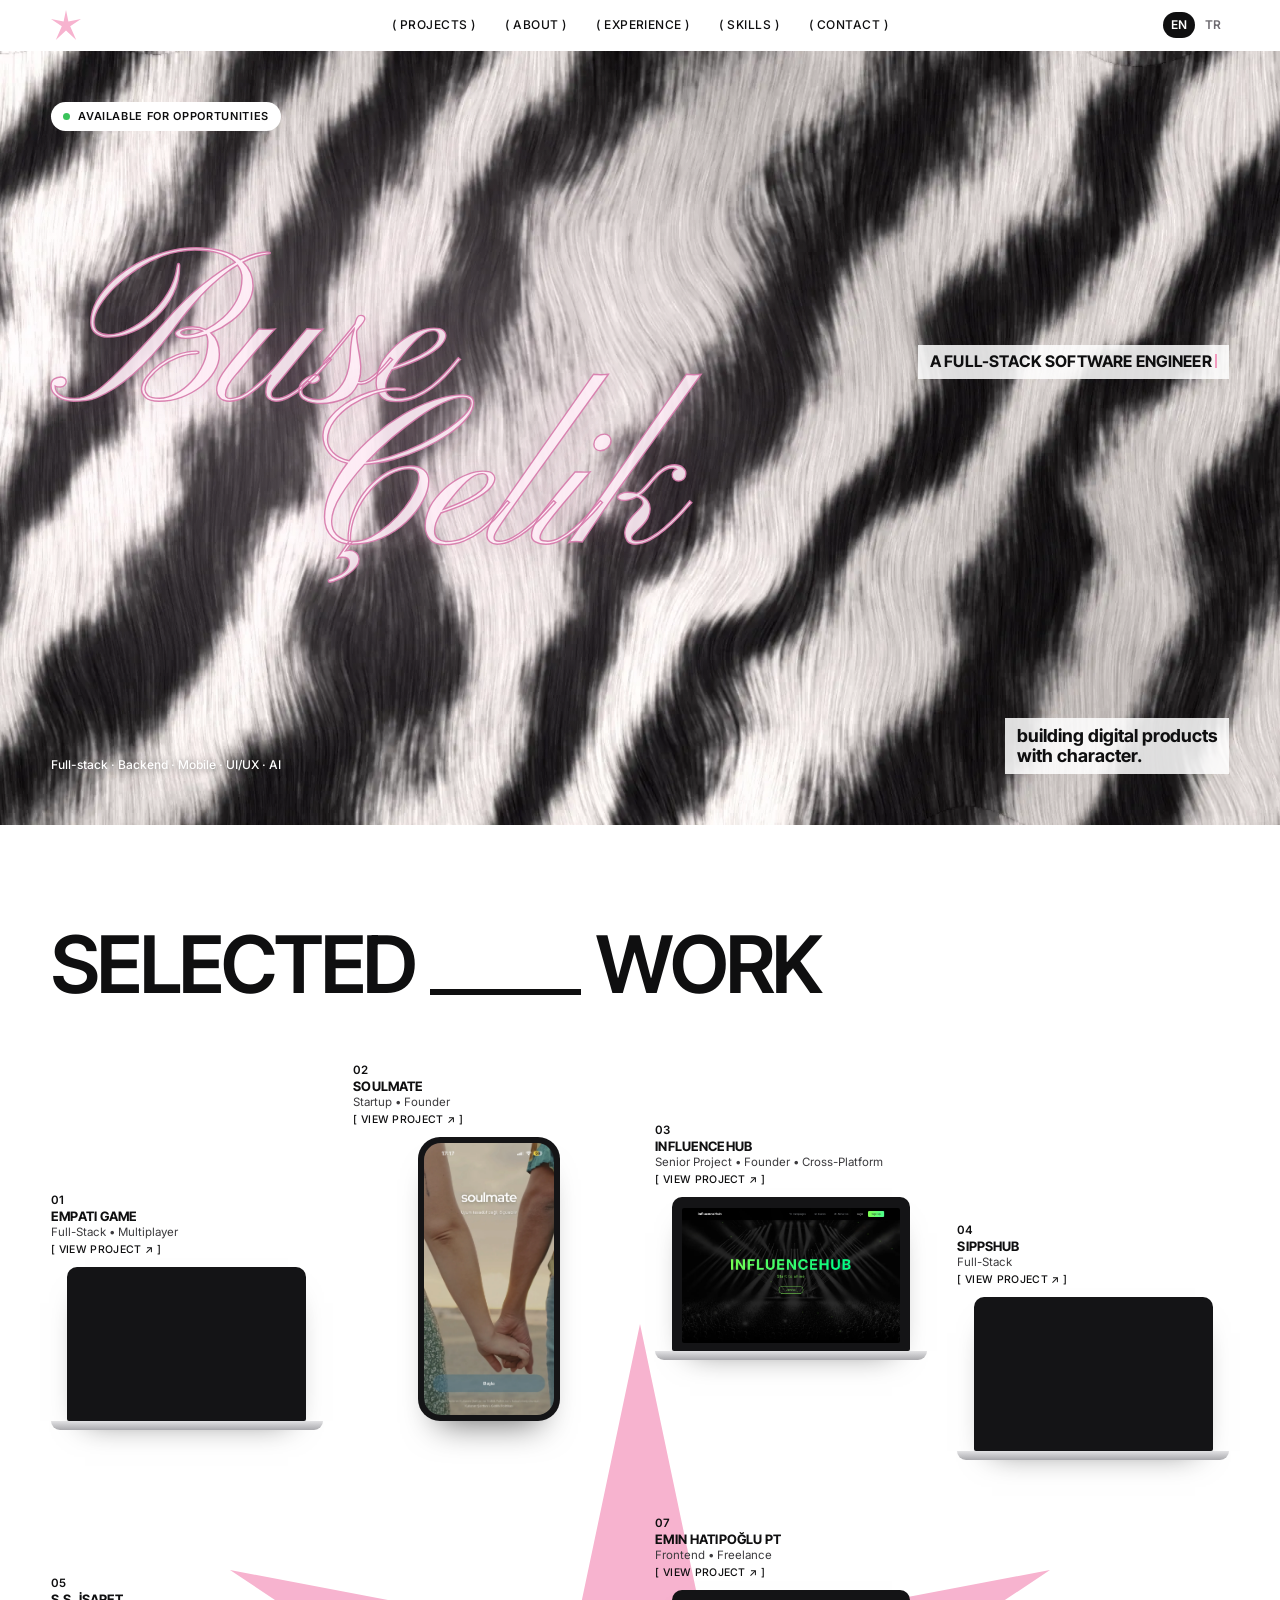
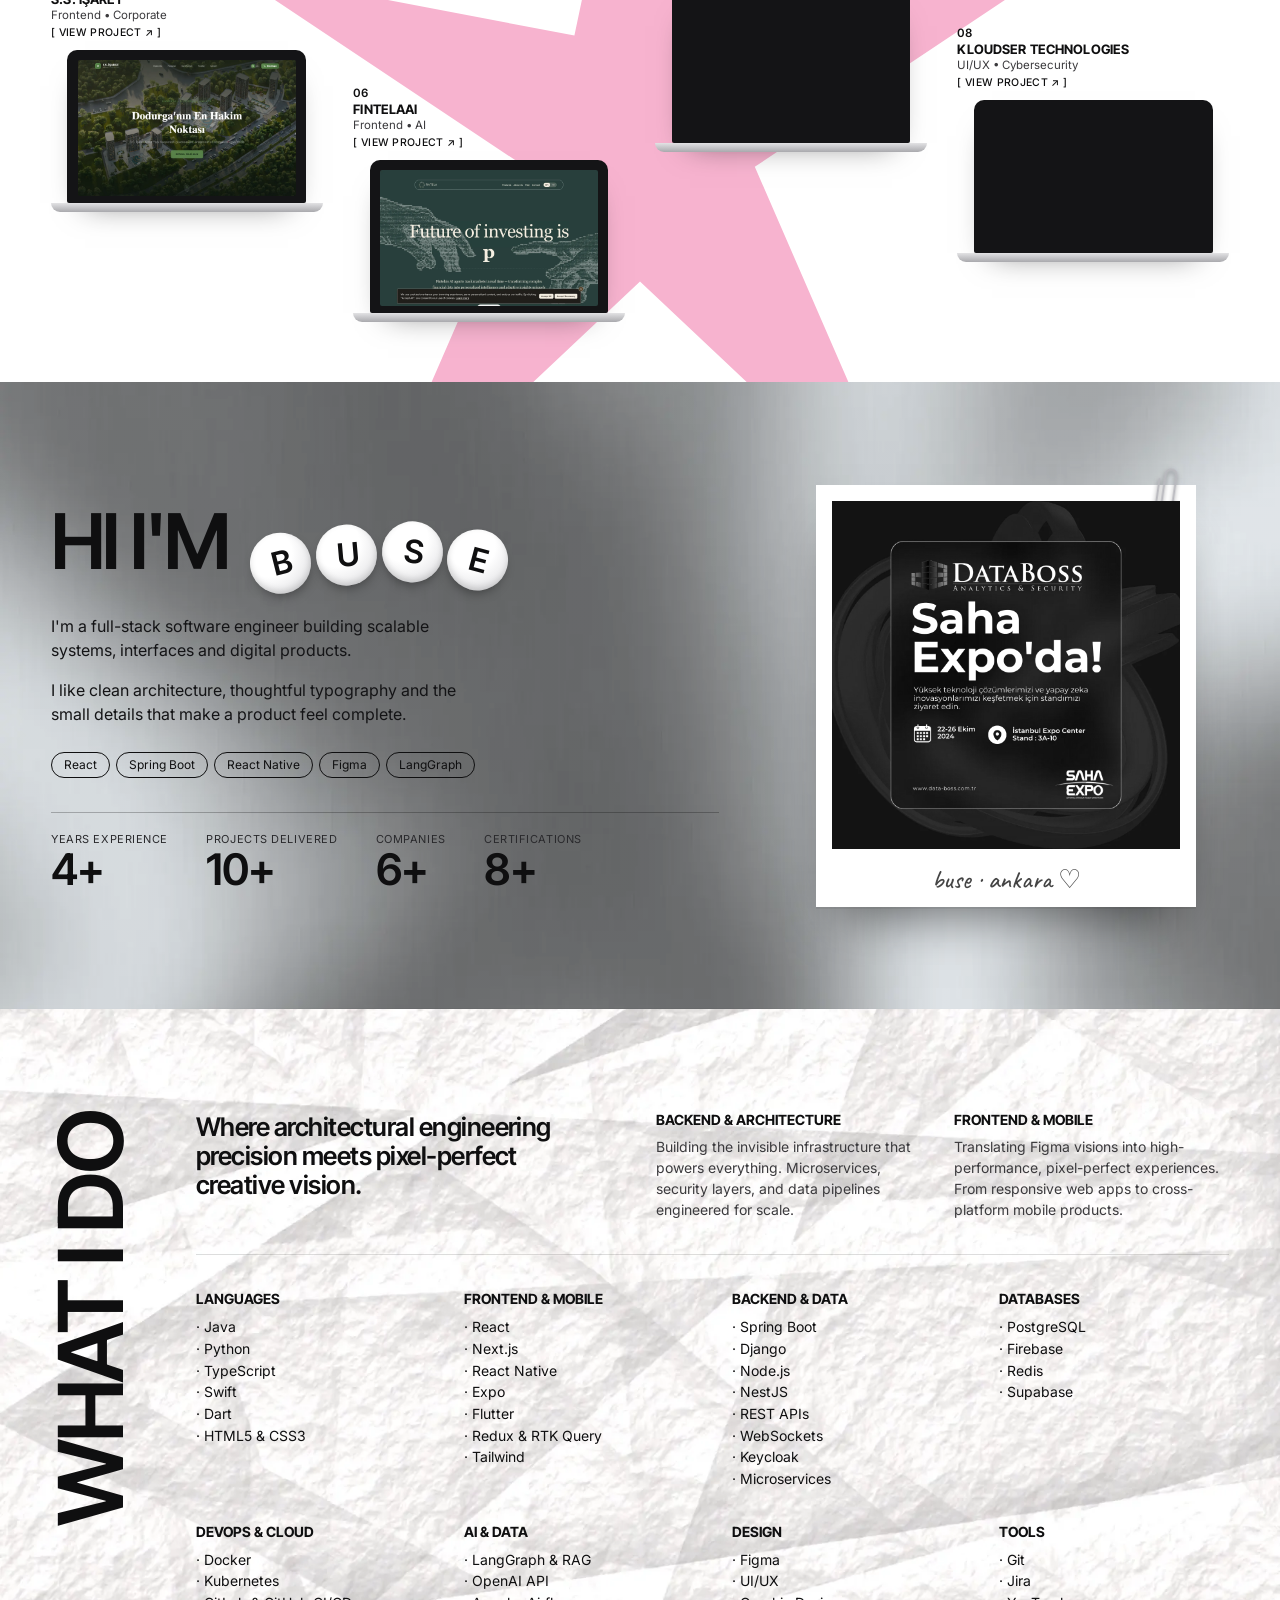
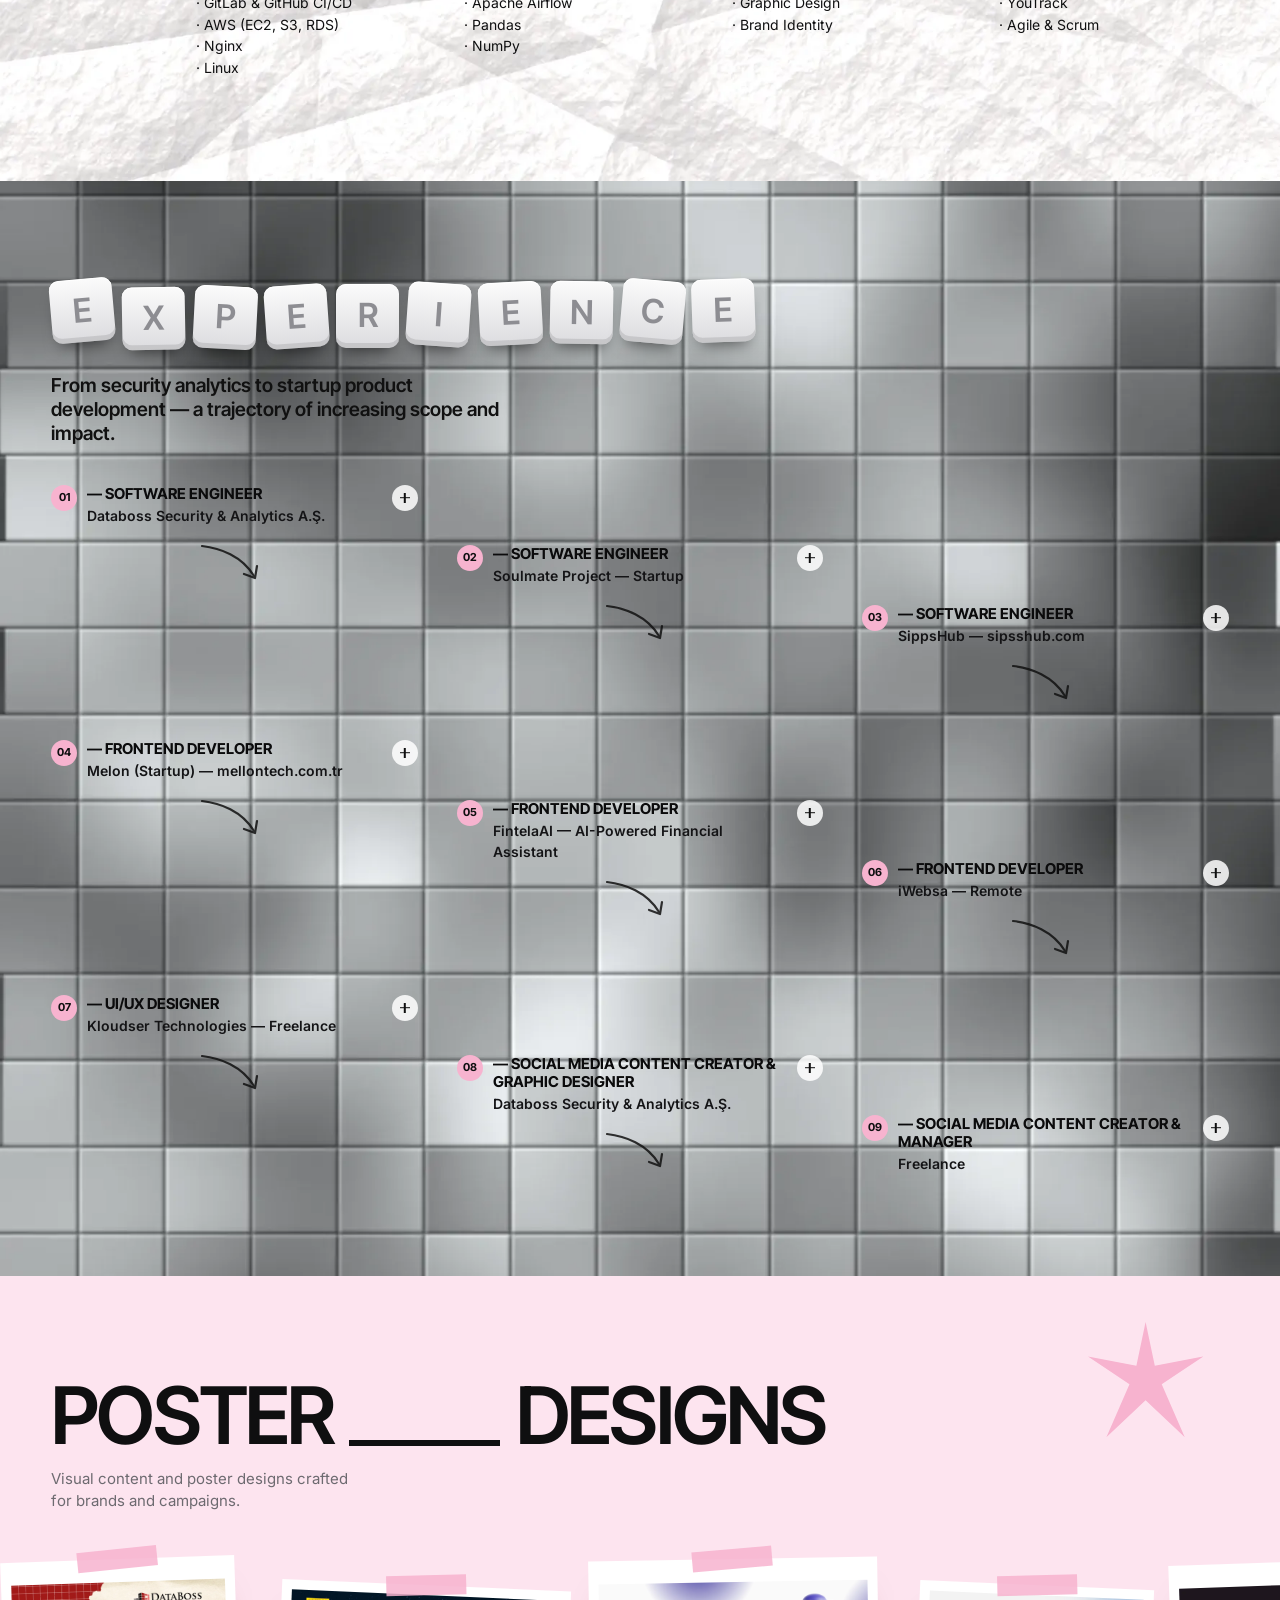
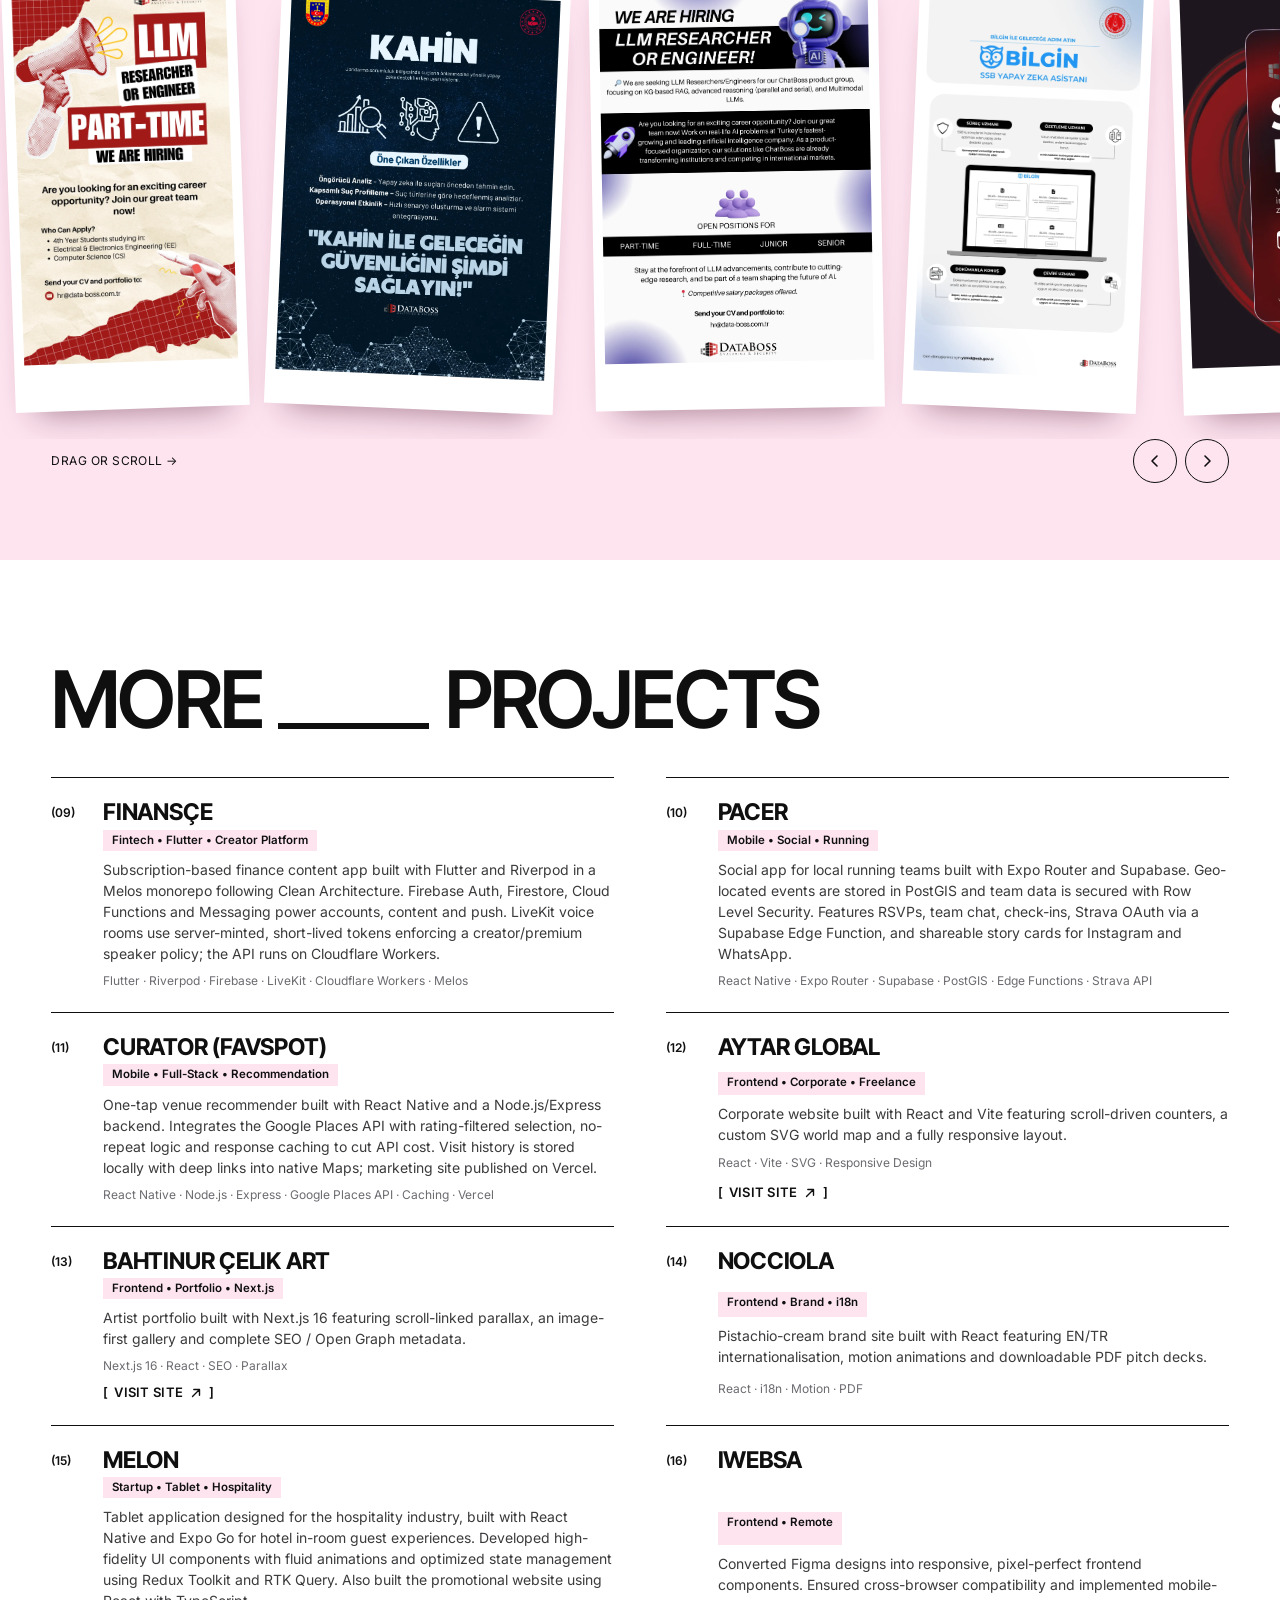
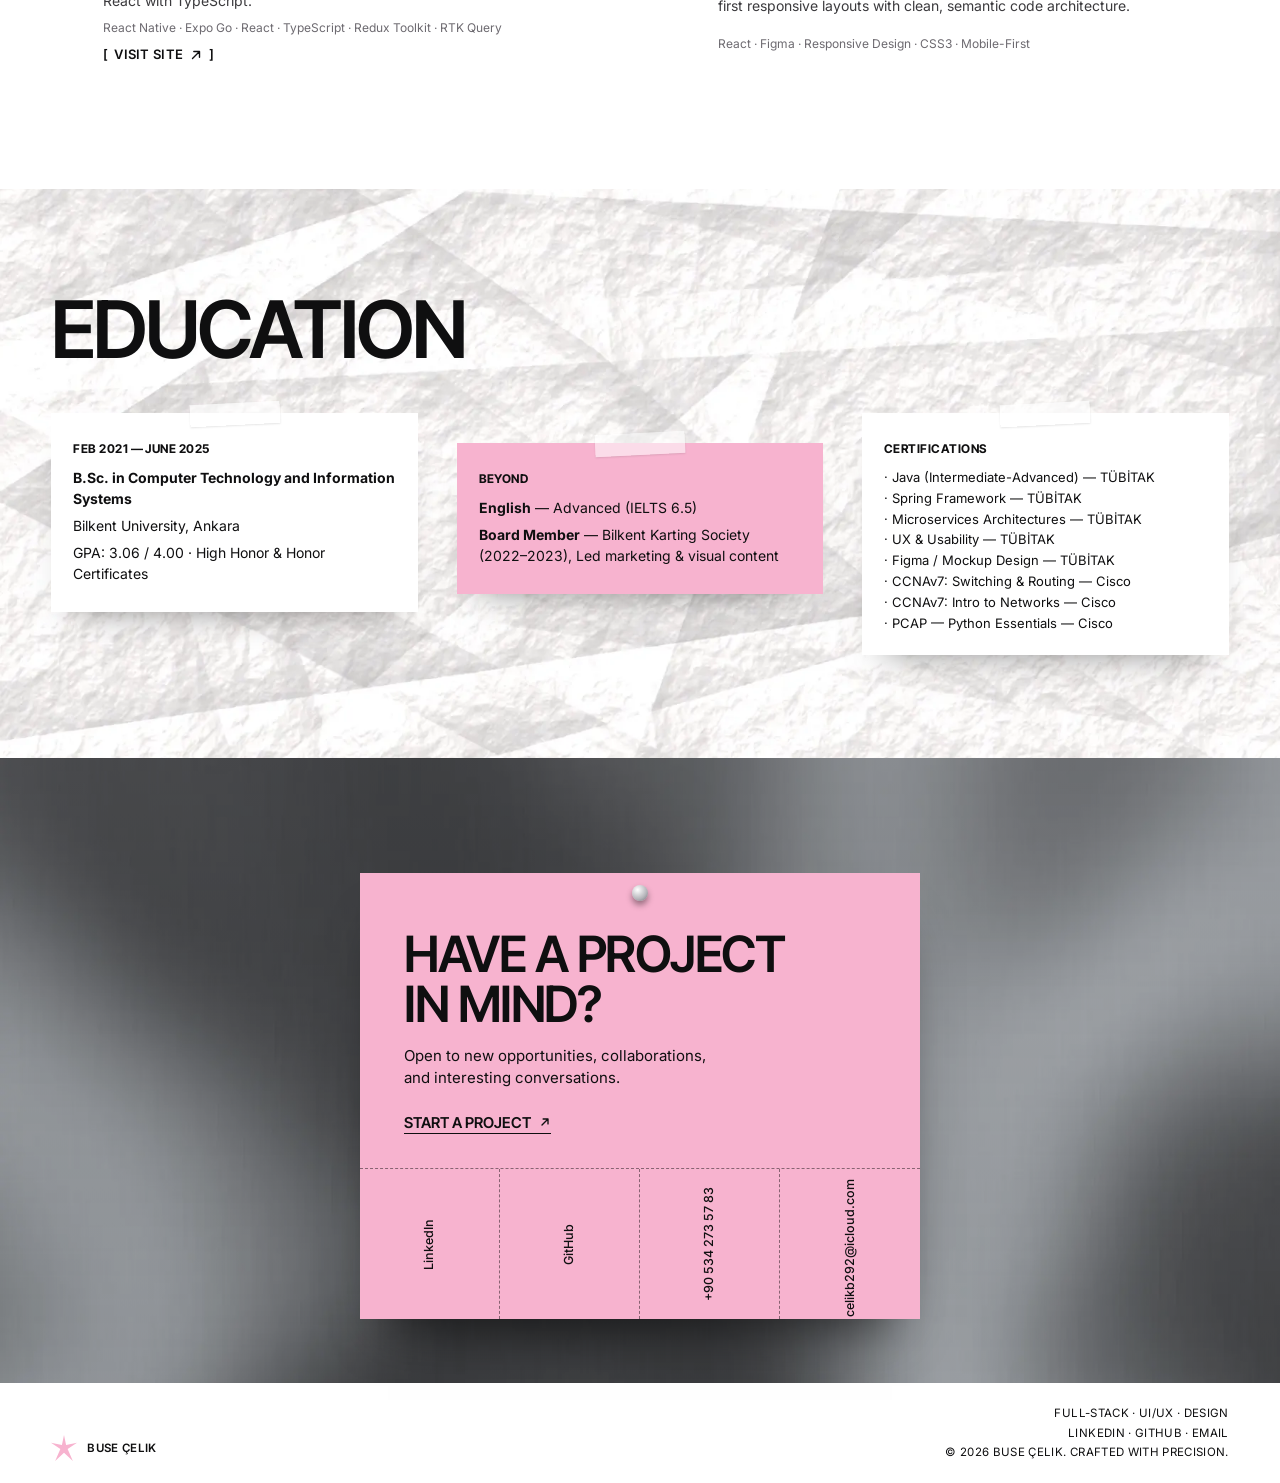
==== index.html @ bdca93bb "Redesign portfolio in a pink scrapbook style with textured sections Fur hero with script name, stagg" ====
<!DOCTYPE html>
<html lang="en">
<head>
  <meta charset="UTF-8" />
  <meta name="viewport" content="width=device-width, initial-scale=1.0" />
  <title>Buse &Ccedil;elik &mdash; Software Engineer</title>
  <meta name="description" content="Full-Stack Software Engineer specializing in scalable systems, AI integration, and premium user experiences." />
  <meta name="theme-color" content="#f6dcef" />
  <link rel="preconnect" href="https://fonts.googleapis.com" />
  <link rel="preconnect" href="https://fonts.gstatic.com" crossorigin />
  <link href="https://fonts.googleapis.com/css2?family=Inter:wght@400;500;600&family=Inter+Tight:wght@500;600;700&family=Pinyon+Script&family=Caveat:wght@500&display=swap" rel="stylesheet" />
  <link rel="stylesheet" href="style.css?v=8" />
  <script>document.documentElement.classList.add('js');</script>
</head>
<body>

  <a class="skip" href="#main">Skip to content</a>

  <div class="sheet-page">

  <!-- ========== HEADER ========== -->
  <header class="topbar" id="topbar">
    <a href="#top" class="topbar__star" aria-label="Buse Çelik"><svg viewBox="0 0 100 100" aria-hidden="true"><path d="M50 0 58 38 100 30 64 54 84 100 50 68 16 100 36 54 0 30 42 38Z"/></svg></a>
    <nav class="topbar__nav" aria-label="Primary">
      <a href="#work">( <span data-i18n="nav.projects">Projects</span> )</a>
      <a href="#about">( <span data-i18n="nav.about">About</span> )</a>
      <a href="#experience">( <span data-i18n="nav.experience">Experience</span> )</a>
      <a href="#skills">( <span data-i18n="nav.skills">Skills</span> )</a>
      <a href="#contact">( <span data-i18n="nav.contact">Contact</span> )</a>
    </nav>
    <div class="lang" role="group" aria-label="Language">
      <button type="button" class="lang__opt is-active" data-lang="en">EN</button>
      <button type="button" class="lang__opt" data-lang="tr">TR</button>
    </div>
  </header>

  <main id="main">

    <!-- ========== HERO: fur ========== -->
    <section class="hero tex tex--fur" id="top">
      <h1 class="hero__name" aria-label="Buse Çelik">
        <span class="hero__first">Buse</span>
        <span class="hero__last">&Ccedil;elik</span>
      </h1>
      <p class="hero__role"><span class="hero__a" data-i18n="hero.a">A</span> <span id="typingText">Full-Stack Software Engineer</span></p>
      <p class="hero__stack">Full-stack &middot; Backend &middot; Mobile &middot; UI/UX &middot; AI</p>
      <p class="hero__tag" data-i18n="hero.tag">building digital products<br />with character.</p>
      <span class="hero__status"><i></i><span data-i18n="hero.badge">Available for opportunities</span></span>
    </section>

    <!-- ========== SELECTED WORK ========== -->
    <section class="work" id="work">
      <h2 class="title reveal"><span data-i18n="work.selected">Selected</span> <span class="title__blank" aria-hidden="true"></span> <span data-i18n="work.word">Work</span></h2>
      <div class="pcards">
        <article class="pcard reveal" style="--y:150px">
          <button type="button" class="pcard__btn" data-open="p0" aria-haspopup="dialog">
            <span class="pcard__meta">
              <span class="pcard__num">01</span>
              <b class="pcard__name">Empati Game</b>
              <span class="pcard__cat" data-i18n="proj.empati.badge">Full-Stack &bull; Multiplayer</span>
              <span class="pcard__view">[ <span data-i18n="work.view">View project</span> &#8599; ]</span>
            </span>
            <span class="pcard__media"><div class="dev dev--laptop"><div class="dev__screen"><img loading="lazy" decoding="async" src="assets/empatigame-screen.webp" alt="Empati Game" width="1600" height="813" /></div><div class="dev__base"></div></div></span>
          </button>
          <div class="pdetail" id="p0" hidden>
            <div class="pdetail__gallery"><img loading="lazy" decoding="async" src="assets/empatigame-screen.webp" alt="" width="1600" height="813" /><img loading="lazy" decoding="async" src="assets/empatigame-screenshot.webp" alt="" width="1600" height="808" /></div>
            <div class="pdetail__text">
              <span class="pdetail__num">01 &mdash; empatigame.app</span>
              <h3 class="pdetail__title">Empati Game</h3>
              <span class="pdetail__cat" data-i18n="proj.empati.badge">Full-Stack &bull; Multiplayer</span>
              <p data-i18n="proj.empati.desc">A Kahoot-style real-time multiplayer word game where players try to predict what others will write for a given topic. A main screen (TV/computer) displays the game state while players interact via their mobile devices.</p>
              <ul class="chips"><li>Next.js 15</li><li>TypeScript</li><li>Socket.IO</li><li>Redis</li><li>Tailwind CSS</li><li>Zustand</li><li>Turborepo</li><li>pnpm</li></ul>
              
            </div>
          </div>
        </article>
        <article class="pcard reveal" style="--y:20px">
          <button type="button" class="pcard__btn" data-open="p1" aria-haspopup="dialog">
            <span class="pcard__meta">
              <span class="pcard__num">02</span>
              <b class="pcard__name">Soulmate</b>
              <span class="pcard__cat" data-i18n="proj.soulmate.badge">Startup &bull; Founder</span>
              <span class="pcard__view">[ <span data-i18n="work.view">View project</span> &#8599; ]</span>
            </span>
            <span class="pcard__media"><div class="dev dev--phone"><img loading="lazy" decoding="async" src="assets/soulmate.webp" alt="Soulmate" width="1206" height="2622" /></div></span>
          </button>
          <div class="pdetail" id="p1" hidden>
            <div class="pdetail__gallery"><img loading="lazy" decoding="async" src="assets/soulmate.webp" alt="" width="1206" height="2622" /></div>
            <div class="pdetail__text">
              <span class="pdetail__num">02 &mdash; iOS · Android</span>
              <h3 class="pdetail__title">Soulmate</h3>
              <span class="pdetail__cat" data-i18n="proj.soulmate.badge">Startup &bull; Founder</span>
              <p data-i18n="proj.soulmate.desc">Cross-platform dating app for iOS and Android featuring AI-driven matchmaking algorithms, real-time chat with WebSockets, and Firebase-powered authentication. End-to-end architecture from Figma design systems to production deployment.</p>
              <ul class="chips"><li>React Native</li><li>Expo</li><li>Django REST</li><li>WebSockets</li><li>Firebase</li><li>AI/ML</li><li>Figma</li></ul>
              
            </div>
          </div>
        </article>
        <article class="pcard reveal" style="--y:80px">
          <button type="button" class="pcard__btn" data-open="p2" aria-haspopup="dialog">
            <span class="pcard__meta">
              <span class="pcard__num">03</span>
              <b class="pcard__name">InfluenceHub</b>
              <span class="pcard__cat" data-i18n="proj.influence.badge">Senior Project &bull; Founder &bull; Cross-Platform</span>
              <span class="pcard__view">[ <span data-i18n="work.view">View project</span> &#8599; ]</span>
            </span>
            <span class="pcard__media"><div class="dev dev--laptop"><div class="dev__screen"><img loading="lazy" decoding="async" src="assets/influencehub.webp" alt="InfluenceHub" width="1440" height="900" /></div><div class="dev__base"></div></div></span>
          </button>
          <div class="pdetail" id="p2" hidden>
            <div class="pdetail__gallery"><img loading="lazy" decoding="async" src="assets/influencehub.webp" alt="" width="1440" height="900" /><img loading="lazy" decoding="async" src="assets/influencehub-mobile.webp" alt="" width="842" height="1554" /></div>
            <div class="pdetail__text">
              <span class="pdetail__num">03 &mdash; influencehub.club</span>
              <h3 class="pdetail__title">InfluenceHub</h3>
              <span class="pdetail__cat" data-i18n="proj.influence.badge">Senior Project &bull; Founder &bull; Cross-Platform</span>
              <p data-i18n="proj.influence.desc">Full-scale AI-based recommendation platform connecting brands with influencers and event organizers with performers. Web and mobile applications with AI matchmaking model, Docker deployment, and complete UI/UX design in Figma.</p>
              <ul class="chips"><li>React</li><li>React Native</li><li>TypeScript</li><li>AI Model</li><li>Docker</li><li>Figma</li></ul>
              <a href="https://www.influencehub.club" target="_blank" rel="noopener" class="ulink"><span data-i18n="proj.visit">Visit Site</span> <svg width="12" height="12" viewBox="0 0 16 16" fill="none" aria-hidden="true"><path d="M4 12L12 4M12 4H5.5M12 4v6.5" stroke="currentColor" stroke-width="1.8" stroke-linecap="round" stroke-linejoin="round"/></svg></a>
            </div>
          </div>
        </article>
        <article class="pcard reveal" style="--y:180px">
          <button type="button" class="pcard__btn" data-open="p3" aria-haspopup="dialog">
            <span class="pcard__meta">
              <span class="pcard__num">04</span>
              <b class="pcard__name">SippsHub</b>
              <span class="pcard__cat" data-i18n="proj.sipps.badge">Full-Stack</span>
              <span class="pcard__view">[ <span data-i18n="work.view">View project</span> &#8599; ]</span>
            </span>
            <span class="pcard__media"><div class="dev dev--laptop"><div class="dev__screen"><img loading="lazy" decoding="async" src="assets/sipsshub.webp" alt="SippsHub" width="1440" height="900" /></div><div class="dev__base"></div></div></span>
          </button>
          <div class="pdetail" id="p3" hidden>
            <div class="pdetail__gallery"><img loading="lazy" decoding="async" src="assets/sipsshub.webp" alt="" width="1440" height="900" /></div>
            <div class="pdetail__text">
              <span class="pdetail__num">04 &mdash; sipsshub.com</span>
              <h3 class="pdetail__title">SippsHub</h3>
              <span class="pdetail__cat" data-i18n="proj.sipps.badge">Full-Stack</span>
              <p data-i18n="proj.sipps.desc">Full-stack responsive web application with React/TypeScript frontend and Node.js/PostgreSQL backend. Focused on backend query efficiency and frontend web vitals optimization.</p>
              <ul class="chips"><li>React</li><li>TypeScript</li><li>Node.js</li><li>PostgreSQL</li></ul>
              <a href="https://www.sipsshub.com" target="_blank" rel="noopener" class="ulink"><span data-i18n="proj.visit">Visit Site</span> <svg width="12" height="12" viewBox="0 0 16 16" fill="none" aria-hidden="true"><path d="M4 12L12 4M12 4H5.5M12 4v6.5" stroke="currentColor" stroke-width="1.8" stroke-linecap="round" stroke-linejoin="round"/></svg></a>
            </div>
          </div>
        </article>
        <article class="pcard reveal" style="--y:60px">
          <button type="button" class="pcard__btn" data-open="p4" aria-haspopup="dialog">
            <span class="pcard__meta">
              <span class="pcard__num">05</span>
              <b class="pcard__name">S.S. &#304;&#351;aret</b>
              <span class="pcard__cat" data-i18n="proj.isaret.badge">Frontend &bull; Corporate</span>
              <span class="pcard__view">[ <span data-i18n="work.view">View project</span> &#8599; ]</span>
            </span>
            <span class="pcard__media"><div class="dev dev--laptop"><div class="dev__screen"><img loading="lazy" decoding="async" src="assets/ssisaret.webp" alt="S.S. &#304;&#351;aret" width="1440" height="900" /></div><div class="dev__base"></div></div></span>
          </button>
          <div class="pdetail" id="p4" hidden>
            <div class="pdetail__gallery"><img loading="lazy" decoding="async" src="assets/ssisaret.webp" alt="" width="1440" height="900" /></div>
            <div class="pdetail__text">
              <span class="pdetail__num">05 &mdash; ssisaret.com</span>
              <h3 class="pdetail__title">S.S. &#304;&#351;aret</h3>
              <span class="pdetail__cat" data-i18n="proj.isaret.badge">Frontend &bull; Corporate</span>
              <p data-i18n="proj.isaret.desc">Corporate website for a real estate development company. Modern, responsive design showcasing property projects with immersive visuals, interactive layouts, and a professional web presence.</p>
              <ul class="chips"><li>React</li><li>Responsive Design</li><li>UI/UX</li><li>Corporate Web</li></ul>
              <a href="https://www.ssisaret.com" target="_blank" rel="noopener" class="ulink"><span data-i18n="proj.visit">Visit Site</span> <svg width="12" height="12" viewBox="0 0 16 16" fill="none" aria-hidden="true"><path d="M4 12L12 4M12 4H5.5M12 4v6.5" stroke="currentColor" stroke-width="1.8" stroke-linecap="round" stroke-linejoin="round"/></svg></a>
            </div>
          </div>
        </article>
        <article class="pcard reveal" style="--y:170px">
          <button type="button" class="pcard__btn" data-open="p5" aria-haspopup="dialog">
            <span class="pcard__meta">
              <span class="pcard__num">06</span>
              <b class="pcard__name">FintelaAI</b>
              <span class="pcard__cat" data-i18n="proj.fintela.badge">Frontend &bull; AI</span>
              <span class="pcard__view">[ <span data-i18n="work.view">View project</span> &#8599; ]</span>
            </span>
            <span class="pcard__media"><div class="dev dev--laptop"><div class="dev__screen"><img loading="lazy" decoding="async" src="assets/fintelaai.webp" alt="FintelaAI" width="1440" height="900" /></div><div class="dev__base"></div></div></span>
          </button>
          <div class="pdetail" id="p5" hidden>
            <div class="pdetail__gallery"><img loading="lazy" decoding="async" src="assets/fintelaai.webp" alt="" width="1440" height="900" /></div>
            <div class="pdetail__text">
              <span class="pdetail__num">06 &mdash; fintelaai.com</span>
              <h3 class="pdetail__title">FintelaAI</h3>
              <span class="pdetail__cat" data-i18n="proj.fintela.badge">Frontend &bull; AI</span>
              <p data-i18n="proj.fintela.desc">AI-powered financial assistant web application. Responsive React.js interface with clean, reusable components and dynamic API-driven data rendering.</p>
              <ul class="chips"><li>React.js</li><li>AI Integration</li><li>REST APIs</li></ul>
              <a href="https://fintelaai.com" target="_blank" rel="noopener" class="ulink"><span data-i18n="proj.visit">Visit Site</span> <svg width="12" height="12" viewBox="0 0 16 16" fill="none" aria-hidden="true"><path d="M4 12L12 4M12 4H5.5M12 4v6.5" stroke="currentColor" stroke-width="1.8" stroke-linecap="round" stroke-linejoin="round"/></svg></a>
            </div>
          </div>
        </article>
        <article class="pcard reveal" style="--y:0px">
          <button type="button" class="pcard__btn" data-open="p6" aria-haspopup="dialog">
            <span class="pcard__meta">
              <span class="pcard__num">07</span>
              <b class="pcard__name">Emin Hatipo&#287;lu PT</b>
              <span class="pcard__cat" data-i18n="proj.eminpt.badge">Frontend &bull; Freelance</span>
              <span class="pcard__view">[ <span data-i18n="work.view">View project</span> &#8599; ]</span>
            </span>
            <span class="pcard__media"><div class="dev dev--laptop"><div class="dev__screen"><img loading="lazy" decoding="async" src="assets/emin-hatipoglu-pt.webp" alt="Emin Hatipo&#287;lu PT" width="1280" height="720" /></div><div class="dev__base"></div></div></span>
          </button>
          <div class="pdetail" id="p6" hidden>
            <div class="pdetail__gallery"><img loading="lazy" decoding="async" src="assets/emin-hatipoglu-pt.webp" alt="" width="1280" height="720" /></div>
            <div class="pdetail__text">
              <span class="pdetail__num">07 &mdash; pteminhatipoglu.vercel.app</span>
              <h3 class="pdetail__title">Emin Hatipo&#287;lu PT</h3>
              <span class="pdetail__cat" data-i18n="proj.eminpt.badge">Frontend &bull; Freelance</span>
              <p data-i18n="proj.eminpt.desc">Professional portfolio website for a personal trainer based in Ankara. Modern dark-themed design with animated backgrounds, bilingual support (TR/EN), client transformations gallery, certifications showcase, and WhatsApp integration for easy client outreach.</p>
              <ul class="chips"><li>HTML5</li><li>CSS3</li><li>JavaScript</li><li>Responsive Design</li><li>i18n</li></ul>
              <a href="https://pteminhatipoglu.vercel.app/" target="_blank" rel="noopener" class="ulink"><span data-i18n="proj.visit">Visit Site</span> <svg width="12" height="12" viewBox="0 0 16 16" fill="none" aria-hidden="true"><path d="M4 12L12 4M12 4H5.5M12 4v6.5" stroke="currentColor" stroke-width="1.8" stroke-linecap="round" stroke-linejoin="round"/></svg></a>
            </div>
          </div>
        </article>
        <article class="pcard reveal" style="--y:110px">
          <button type="button" class="pcard__btn" data-open="p7" aria-haspopup="dialog">
            <span class="pcard__meta">
              <span class="pcard__num">08</span>
              <b class="pcard__name">Kloudser Technologies</b>
              <span class="pcard__cat" data-i18n="proj.kloudser.badge">UI/UX &bull; Cybersecurity</span>
              <span class="pcard__view">[ <span data-i18n="work.view">View project</span> &#8599; ]</span>
            </span>
            <span class="pcard__media"><div class="dev dev--laptop"><div class="dev__screen"><img loading="lazy" decoding="async" src="assets/klaoudser.webp" alt="Kloudser Technologies" width="1440" height="1307" /></div><div class="dev__base"></div></div></span>
          </button>
          <div class="pdetail" id="p7" hidden>
            <div class="pdetail__gallery"><img loading="lazy" decoding="async" src="assets/klaoudser.webp" alt="" width="1440" height="1307" /></div>
            <div class="pdetail__text">
              <span class="pdetail__num">08 &mdash; kloudser.com</span>
              <h3 class="pdetail__title">Kloudser Technologies</h3>
              <span class="pdetail__cat" data-i18n="proj.kloudser.badge">UI/UX &bull; Cybersecurity</span>
              <p data-i18n="proj.kloudser.desc">Complete web application UI/UX designed for a cybersecurity firm using Figma. Created high-fidelity wireframes, interactive prototypes, and responsive layouts with a focus on user-centered design principles to enhance usability and visual coherence.</p>
              <ul class="chips"><li>Figma</li><li>UI/UX Design</li><li>Wireframing</li><li>Prototyping</li><li>Responsive</li></ul>
              
            </div>
          </div>
        </article>
      </div>
      <div class="burst" aria-hidden="true"><svg viewBox="0 0 100 100" aria-hidden="true"><path d="M50 0 58 38 100 30 64 54 84 100 50 68 16 100 36 54 0 30 42 38Z"/></svg></div>
    </section>

    <!-- ========== ABOUT: steel ========== -->
    <section class="about tex tex--steel" id="about">
      <div class="about__left">
        <h2 class="about__hi">
          <span data-i18n="about.hi">Hi I'm</span>
          <span class="beads" aria-label="Buse"><i>B</i><i>U</i><i>S</i><i>E</i></span>
        </h2>
        <p class="about__p" data-i18n="about.p1">I'm a full-stack software engineer building scalable systems, interfaces and digital products.</p>
        <p class="about__p" data-i18n="about.p2">I like clean architecture, thoughtful typography and the small details that make a product feel complete.</p>
        <ul class="chips chips--line"><li>React</li><li>Spring Boot</li><li>React Native</li><li>Figma</li><li>LangGraph</li></ul>
        <dl class="stats">
          <div><dt data-i18n="about.stat.years">Years Experience</dt><dd><span data-count="4">4</span>+</dd></div>
          <div><dt data-i18n="about.stat.projects">Projects Delivered</dt><dd><span data-count="10">10</span>+</dd></div>
          <div><dt data-i18n="about.stat.companies">Companies</dt><dd><span data-count="6">6</span>+</dd></div>
          <div><dt data-i18n="about.stat.certs">Certifications</dt><dd><span data-count="8">8</span>+</dd></div>
        </dl>
      </div>
      <figure class="polaroid reveal">
        <span class="polaroid__clip" aria-hidden="true"><svg viewBox="0 0 24 64"><path d="M8 52V14a6 6 0 0112 0v40a9 9 0 01-18 0V20" fill="none" stroke="currentColor" stroke-width="2.2" stroke-linecap="round"/></svg></span>
        <img loading="lazy" decoding="async" src="assets/pembeafis.webp" alt="" width="1080" height="1080" />
        <figcaption>buse &middot; ankara &#9825;</figcaption>
      </figure>
    </section>

    <!-- ========== WHAT I DO: paper ========== -->
    <section class="whatido tex tex--paper" id="skills">
      <h2 class="whatido__title" data-i18n="skills.title2">What I do</h2>
      <div class="whatido__intro">
        <p class="whatido__lead" data-i18n="about.desc">Where architectural engineering precision meets pixel-perfect creative vision.</p>
        <div class="whatido__pair">
          <div><h3 data-i18n="about.engine.label">Backend &amp; Architecture</h3><p data-i18n="about.engine.text">Building the invisible infrastructure that powers everything.</p></div>
          <div><h3 data-i18n="about.interface.label">Frontend &amp; Mobile</h3><p data-i18n="about.interface.text">Translating Figma visions into high-performance, pixel-perfect experiences.</p></div>
        </div>
      </div>
      <div class="whatido__grid">
          <div class="do reveal"><h3 data-i18n="skills.cat.lang">Languages</h3><ul><li>Java</li><li>Python</li><li>TypeScript</li><li>Swift</li><li>Dart</li><li>HTML5 &amp; CSS3</li></ul></div>
          <div class="do reveal"><h3 data-i18n="skills.cat.front">Frontend &amp; Mobile</h3><ul><li>React</li><li>Next.js</li><li>React Native</li><li>Expo</li><li>Flutter</li><li>Redux &amp; RTK Query</li><li>Tailwind</li></ul></div>
          <div class="do reveal"><h3 data-i18n="skills.cat.back">Backend &amp; Data</h3><ul><li>Spring Boot</li><li>Django</li><li>Node.js</li><li>NestJS</li><li>REST APIs</li><li>WebSockets</li><li>Keycloak</li><li>Microservices</li></ul></div>
          <div class="do reveal"><h3 data-i18n="skills.cat.db">Databases</h3><ul><li>PostgreSQL</li><li>Firebase</li><li>Redis</li><li>Supabase</li></ul></div>
          <div class="do reveal"><h3 data-i18n="skills.cat.devops">DevOps &amp; Cloud</h3><ul><li>Docker</li><li>Kubernetes</li><li>GitLab &amp; GitHub CI/CD</li><li>AWS (EC2, S3, RDS)</li><li>Nginx</li><li>Linux</li></ul></div>
          <div class="do reveal"><h3 data-i18n="skills.cat.ai">AI &amp; Data</h3><ul><li>LangGraph &amp; RAG</li><li>OpenAI API</li><li>Apache Airflow</li><li>Pandas</li><li>NumPy</li></ul></div>
          <div class="do reveal"><h3 data-i18n="skills.cat.design">Design</h3><ul><li>Figma</li><li>UI/UX</li><li>Graphic Design</li><li>Brand Identity</li></ul></div>
          <div class="do reveal"><h3 data-i18n="skills.cat.tools">Tools</h3><ul><li>Git</li><li>Jira</li><li>YouTrack</li><li>Agile &amp; Scrum</li></ul></div>
      </div>
    </section>

    <!-- ========== EXPERIENCE: chrome tiles ========== -->
    <section class="exp tex tex--chrome" id="experience">
      <h2 class="keys" data-keys data-i18n="nav.experience">Experience</h2>
      <p class="exp__desc" data-i18n="exp.desc">From security analytics to startup product development &mdash; a trajectory of increasing scope and impact.</p>
      <div class="jobs">
          <details class="job reveal">
            <summary class="job__row">
              <span class="job__num">01</span>
              <span class="job__role" data-i18n="exp.databoss.role">Software Engineer</span>
              <span class="job__company">Databoss Security &amp; Analytics A.&#350;.</span>
              <span class="job__toggle" aria-hidden="true"></span>
            </summary>
            <div class="job__body">
              <div class="job__inner">
                <ul class="job__list">
                  <li data-i18n="exp.databoss.1">Built an enterprise <strong>LLM assistant</strong> with React, TypeScript and Chainlit on a <strong>LangGraph multi-agent RAG</strong> backend — voice input, streaming audio, guided tours and help-desk integration</li>
                  <li data-i18n="exp.databoss.2">Embedded the assistant into surveillance and internal platforms over <strong>Socket.IO / REST</strong> for contextual access to product data</li>
                  <li data-i18n="exp.databoss.3">Built a <strong>RAG document-ingestion pipeline</strong> with NestJS, PostgreSQL, Redis and MinIO — real-time progress, failure recovery and self-repair jobs</li>
                  <li data-i18n="exp.databoss.4">Unified seven AI services (<strong>OCR, translation, summarisation, STT/TTS</strong>, content generation) in a bilingual React/MUI interface</li>
                  <li data-i18n="exp.databoss.5">Designed a <strong>runtime multi-tenant branding system</strong> (Docker + Nginx injection) so a single image serves per-customer themes, logos, legal notices and feature flags</li>
                  <li data-i18n="exp.databoss.6">Developed a <strong>drone command-and-control dashboard</strong> (React, MUI, Socket.IO) with live telemetry, mission/waypoint planning, target tracking and video streams</li>
                  <li data-i18n="exp.databoss.7">Delivered full-stack features for a video-surveillance platform using <strong>MapLibre/Leaflet, Spring Boot, Oracle and Janus WebRTC</strong>, incl. MGRS mapping</li>
                  <li data-i18n="exp.databoss.8">Owned the front end and contributed <strong>Spring Boot / Java 21</strong> services for a predictive-analytics platform with GIS scenario analysis and <strong>Apache Airflow</strong> pipelines</li>
                  <li data-i18n="exp.databoss.9">Secured React, NestJS and Spring Boot apps with <strong>Keycloak (OIDC, OAuth2/JWT, UMA)</strong>; tuned <strong>PostgreSQL</strong> on high-volume datasets</li>
                  <li data-i18n="exp.databoss.10">Shipped containerised services via <strong>GitLab CI, Harbor and Kubernetes</strong>; delivered product demos and technical walkthroughs to customers and stakeholders</li>
                </ul>
                <ul class="tags"><li>React</li><li>TypeScript</li><li>NestJS</li><li>Spring Boot</li><li>LangGraph / RAG</li><li>Socket.IO</li><li>Keycloak</li><li>PostgreSQL</li><li>Docker</li><li>K8s</li></ul>
              </div>
            </div>
          </details>
          <details class="job reveal">
            <summary class="job__row">
              <span class="job__num">02</span>
              <span class="job__role" data-i18n="exp.soulmate.role">Software Engineer</span>
              <span class="job__company">Soulmate Project &mdash; Startup</span>
              <span class="job__toggle" aria-hidden="true"></span>
            </summary>
            <div class="job__body">
              <div class="job__inner">
                <ul class="job__list">
                  <li data-i18n="exp.soulmate.1">Leading end-to-end architecture for a cross-platform mobile app using <strong>React Native &amp; Expo</strong></li>
                  <li data-i18n="exp.soulmate.2">Developed AI-integrated chat modules and matchmaking algorithms with <strong>Python (Django REST)</strong></li>
                  <li data-i18n="exp.soulmate.3">Translating <strong>Figma design systems</strong> into pixel-perfect, high-performance UI components</li>
                  <li data-i18n="exp.soulmate.4">Implemented <strong>Firebase</strong> services (Auth, Firestore, Cloud Functions) for real-time data</li>
                </ul>
                <ul class="tags"><li>React Native</li><li>Expo</li><li>Django</li><li>WebSockets</li><li>Firebase</li><li>AI/ML</li></ul>
              </div>
            </div>
          </details>
          <details class="job reveal">
            <summary class="job__row">
              <span class="job__num">03</span>
              <span class="job__role" data-i18n="exp.sipps.role">Software Engineer</span>
              <span class="job__company">SippsHub &mdash; sipsshub.com</span>
              <span class="job__toggle" aria-hidden="true"></span>
            </summary>
            <div class="job__body">
              <div class="job__inner">
                <ul class="job__list">
                  <li data-i18n="exp.sipps.1">Designed full-stack responsive web application using <strong>React (TypeScript)</strong> and <strong>Node.js/PostgreSQL</strong></li>
                  <li data-i18n="exp.sipps.2">Led product optimization for backend query efficiency and frontend web vitals</li>
                  <li data-i18n="exp.sipps.3">Developed secure <strong>RESTful APIs</strong> with integrated data validation</li>
                </ul>
                <ul class="tags"><li>React</li><li>TypeScript</li><li>Node.js</li><li>PostgreSQL</li><li>REST APIs</li></ul>
              </div>
            </div>
          </details>
          <details class="job reveal">
            <summary class="job__row">
              <span class="job__num">04</span>
              <span class="job__role" data-i18n="exp.melon.role">Frontend Developer</span>
              <span class="job__company">Melon (Startup) &mdash; mellontech.com.tr</span>
              <span class="job__toggle" aria-hidden="true"></span>
            </summary>
            <div class="job__body">
              <div class="job__inner">
                <ul class="job__list">
                  <li data-i18n="exp.melon.1">Developed core mobile UI components using <strong>React Native</strong> with high-fidelity animations</li>
                  <li data-i18n="exp.melon.2">Optimized state management using <strong>Redux Toolkit</strong> and <strong>RTK Query</strong></li>
                  <li data-i18n="exp.melon.3">Agile collaboration iterating on product features based on user feedback</li>
                </ul>
                <ul class="tags"><li>React Native</li><li>Redux Toolkit</li><li>RTK Query</li><li>Agile</li></ul>
              </div>
            </div>
          </details>
          <details class="job reveal">
            <summary class="job__row">
              <span class="job__num">05</span>
              <span class="job__role" data-i18n="exp.fintela.role">Frontend Developer</span>
              <span class="job__company">FintelaAI &mdash; AI-Powered Financial Assistant</span>
              <span class="job__toggle" aria-hidden="true"></span>
            </summary>
            <div class="job__body">
              <div class="job__inner">
                <ul class="job__list">
                  <li data-i18n="exp.fintela.1">Built a responsive web app using <strong>React.js</strong></li>
                  <li data-i18n="exp.fintela.2">Developed clean, reusable UI components with API integration</li>
                </ul>
                <ul class="tags"><li>React.js</li><li>API Integration</li><li>UI Components</li></ul>
              </div>
            </div>
          </details>
          <details class="job reveal">
            <summary class="job__row">
              <span class="job__num">06</span>
              <span class="job__role" data-i18n="exp.iwebsa.role">Frontend Developer</span>
              <span class="job__company">iWebsa &mdash; Remote</span>
              <span class="job__toggle" aria-hidden="true"></span>
            </summary>
            <div class="job__body">
              <div class="job__inner">
                <ul class="job__list">
                  <li data-i18n="exp.iwebsa.1">Converted <strong>Figma</strong> designs into responsive, pixel-perfect frontend components</li>
                  <li data-i18n="exp.iwebsa.2">Ensured cross-browser compatibility and mobile-first responsive layouts</li>
                </ul>
                <ul class="tags"><li>React</li><li>Figma</li><li>Responsive Design</li><li>CSS3</li></ul>
              </div>
            </div>
          </details>
          <details class="job reveal">
            <summary class="job__row">
              <span class="job__num">07</span>
              <span class="job__role" data-i18n="exp.kloudser.role">UI/UX Designer</span>
              <span class="job__company">Kloudser Technologies &mdash; Freelance</span>
              <span class="job__toggle" aria-hidden="true"></span>
            </summary>
            <div class="job__body">
              <div class="job__inner">
                <ul class="job__list">
                  <li data-i18n="exp.kloudser.1">Designed a complete web application <strong>UI/UX for a cybersecurity firm</strong> using Figma</li>
                  <li data-i18n="exp.kloudser.2">Created high-fidelity wireframes, interactive prototypes, and responsive layouts</li>
                  <li data-i18n="exp.kloudser.3">Focused on <strong>user-centered design principles</strong> to enhance usability and visual coherence</li>
                  <li data-i18n="exp.kloudser.4">Collaborated with stakeholders to translate business requirements into effective UI components</li>
                </ul>
                <ul class="tags"><li>Figma</li><li>UI/UX Design</li><li>Wireframing</li><li>Prototyping</li><li>Cybersecurity</li></ul>
              </div>
            </div>
          </details>
          <details class="job reveal">
            <summary class="job__row">
              <span class="job__num">08</span>
              <span class="job__role" data-i18n="exp.dbsocial.role">Social Media Content Creator &amp; Graphic Designer</span>
              <span class="job__company">Databoss Security &amp; Analytics A.&#350;.</span>
              <span class="job__toggle" aria-hidden="true"></span>
            </summary>
            <div class="job__body">
              <div class="job__inner">
                <ul class="job__list">
                  <li data-i18n="exp.dbsocial.1">Designed and managed the company's <strong>LinkedIn-based visual content strategy</strong></li>
                  <li data-i18n="exp.dbsocial.2">Produced branded visuals including <strong>posters, brochures, banners, business cards</strong>, and videos</li>
                  <li data-i18n="exp.dbsocial.3">Created <strong>corporate business card designs</strong> aligned with brand identity guidelines</li>
                </ul>
                <ul class="tags"><li>Graphic Design</li><li>Figma</li><li>LinkedIn</li><li>Brand Identity</li><li>Business Cards</li><li>Video</li></ul>
              </div>
            </div>
          </details>
          <details class="job reveal">
            <summary class="job__row">
              <span class="job__num">09</span>
              <span class="job__role" data-i18n="exp.freelance.role">Social Media Content Creator &amp; Manager</span>
              <span class="job__company" data-i18n="exp.freelance.company">Freelance</span>
              <span class="job__toggle" aria-hidden="true"></span>
            </summary>
            <div class="job__body">
              <div class="job__inner">
                <ul class="job__list">
                  <li data-i18n="exp.freelance.1">Managing end-to-end <strong>social media strategy</strong>, content creation, and brand identity for multiple clients</li>
                  <li data-i18n="exp.freelance.2">Producing branded visuals including <strong>posters, reels, stories</strong>, and promotional videos</li>
                  <li data-i18n="exp.freelance.3">Designing <strong>business cards, logos, brand identities</strong>, and visual content systems from scratch</li>
                  <li data-i18n="exp.freelance.4">Growing audience engagement through consistent, data-driven content planning</li>
                </ul>
                <div class="clients">
                  <span class="clients__label" data-i18n="exp.freelance.clients">Clients</span>
                  <div class="clients__row">
                    <div class="client"><img loading="lazy" decoding="async" src="assets/elan-studio.webp" alt="&Eacute;lan Studio" width="1206" height="2388" /><div><strong>&Eacute;lan Studio</strong><span>@elanflow.co</span></div></div>
                    <div class="client"><img loading="lazy" decoding="async" src="assets/emin-hatipoglu.webp" alt="Emin Hatipo&#287;lu" width="1206" height="2349" /><div><strong>Emin Hatipo&#287;lu PT</strong><span>@eminhatipoglu.pt</span></div></div>
                  </div>
                </div>
                <ul class="tags"><li>Content Strategy</li><li>Graphic Design</li><li>Business Cards</li><li>Brand Identity</li><li>Video Editing</li><li>Instagram</li></ul>
              </div>
            </div>
          </details>
      </div>
    </section>

    <!-- ========== POSTERS ========== -->
    <section class="posters-sec" id="posters">
      <h2 class="title reveal"><span data-i18n="posters.a">Poster</span> <span class="title__blank" aria-hidden="true"></span> <span data-i18n="posters.b">Designs</span></h2>
      <p class="sub reveal" data-i18n="proj.posters.desc">Visual content and poster designs crafted for brands and campaigns.</p>
      <div class="posters" id="posters-strip">
        <button type="button" class="poster" data-full="assets/kırmızıafis.webp"><img loading="lazy" decoding="async" src="assets/kırmızıafis.webp" alt="Poster design" width="1080" height="1920" /></button>
        <button type="button" class="poster" data-full="assets/maviafis.webp"><img loading="lazy" decoding="async" src="assets/maviafis.webp" alt="Poster design" width="1587" height="2245" /></button>
        <button type="button" class="poster" data-full="assets/morafis.webp"><img loading="lazy" decoding="async" src="assets/morafis.webp" alt="Poster design" width="1414" height="2000" /></button>
        <button type="button" class="poster" data-full="assets/beyazafis.webp"><img loading="lazy" decoding="async" src="assets/beyazafis.webp" alt="Poster design" width="1080" height="1920" /></button>
        <button type="button" class="poster" data-full="assets/pembeafis.webp"><img loading="lazy" decoding="async" src="assets/pembeafis.webp" alt="Poster design" width="1080" height="1080" /></button>
        <button type="button" class="poster" data-full="assets/kırmızıpost.webp"><img loading="lazy" decoding="async" src="assets/kırmızıpost.webp" alt="Social media post" width="1080" height="1920" /></button>
        <button type="button" class="poster" data-full="assets/mavipost.webp"><img loading="lazy" decoding="async" src="assets/mavipost.webp" alt="Social media post" width="1080" height="1920" /></button>
        <button type="button" class="poster" data-full="assets/griafis.webp"><img loading="lazy" decoding="async" src="assets/griafis.webp" alt="Event poster" width="1587" height="2245" /></button>
        <button type="button" class="poster" data-full="assets/pembecard.webp"><img loading="lazy" decoding="async" src="assets/pembecard.webp" alt="Graphic design" width="1600" height="1136" /></button>
        <button type="button" class="poster" data-full="assets/kahvecard.webp"><img loading="lazy" decoding="async" src="assets/kahvecard.webp" alt="Business card design" width="1004" height="591" /></button>
      </div>
      <div class="posters__ctrl">
        <span data-i18n="proj.posters.hint">Drag or scroll &rarr;</span>
        <div>
          <button type="button" class="round" id="postersPrev" aria-label="Previous"><svg width="16" height="16" viewBox="0 0 16 16" fill="none"><path d="M10 3L5 8l5 5" stroke="currentColor" stroke-width="1.6" stroke-linecap="round" stroke-linejoin="round"/></svg></button>
          <button type="button" class="round" id="postersNext" aria-label="Next"><svg width="16" height="16" viewBox="0 0 16 16" fill="none"><path d="M6 3l5 5-5 5" stroke="currentColor" stroke-width="1.6" stroke-linecap="round" stroke-linejoin="round"/></svg></button>
        </div>
      </div>
      <span class="sticker-star" aria-hidden="true"><svg viewBox="0 0 100 100" aria-hidden="true"><path d="M50 0 58 38 100 30 64 54 84 100 50 68 16 100 36 54 0 30 42 38Z"/></svg></span>
    </section>

    <!-- ========== MORE PROJECTS ========== -->
    <section class="more" id="more">
      <h2 class="title reveal"><span data-i18n="more.a">More</span> <span class="title__blank" aria-hidden="true"></span> <span data-i18n="more.b">Projects</span></h2>
      <div class="index">
          <article class="index__row reveal">
            <span class="index__num">(09)</span>
            <h3 class="index__title">Finansçe</h3>
            <div class="index__body">
              <span class="index__badge" data-i18n="proj.finansce.badge">Fintech &bull; Flutter &bull; Creator Platform</span>
              <p data-i18n="proj.finansce.desc">Subscription-based finance content app built with Flutter and Riverpod in a Melos monorepo following Clean Architecture. Firebase Auth, Firestore, Cloud Functions and Messaging power accounts, content and push. LiveKit voice rooms use server-minted, short-lived tokens enforcing a creator/premium speaker policy; the API runs on Cloudflare Workers.</p>
              <span class="index__tech">Flutter · Riverpod · Firebase · LiveKit · Cloudflare Workers · Melos</span>
            </div>
          </article>
          <article class="index__row reveal">
            <span class="index__num">(10)</span>
            <h3 class="index__title">Pacer</h3>
            <div class="index__body">
              <span class="index__badge" data-i18n="proj.pacer.badge">Mobile &bull; Social &bull; Running</span>
              <p data-i18n="proj.pacer.desc">Social app for local running teams built with Expo Router and Supabase. Geo-located events are stored in PostGIS and team data is secured with Row Level Security. Features RSVPs, team chat, check-ins, Strava OAuth via a Supabase Edge Function, and shareable story cards for Instagram and WhatsApp.</p>
              <span class="index__tech">React Native · Expo Router · Supabase · PostGIS · Edge Functions · Strava API</span>
            </div>
          </article>
          <article class="index__row reveal">
            <span class="index__num">(11)</span>
            <h3 class="index__title">Curator (FavSpot)</h3>
            <div class="index__body">
              <span class="index__badge" data-i18n="proj.curator.badge">Mobile &bull; Full-Stack &bull; Recommendation</span>
              <p data-i18n="proj.curator.desc">One-tap venue recommender built with React Native and a Node.js/Express backend. Integrates the Google Places API with rating-filtered selection, no-repeat logic and response caching to cut API cost. Visit history is stored locally with deep links into native Maps; marketing site published on Vercel.</p>
              <span class="index__tech">React Native · Node.js · Express · Google Places API · Caching · Vercel</span>
            </div>
          </article>
          <article class="index__row reveal">
            <span class="index__num">(12)</span>
            <h3 class="index__title">Aytar Global</h3>
            <div class="index__body">
              <span class="index__badge" data-i18n="proj.aytar.badge">Frontend &bull; Corporate &bull; Freelance</span>
              <p data-i18n="proj.aytar.desc">Corporate website built with React and Vite featuring scroll-driven counters, a custom SVG world map and a fully responsive layout.</p>
              <span class="index__tech">React · Vite · SVG · Responsive Design</span>
              <a href="https://aytarglobal.com" target="_blank" rel="noopener" class="ulink"><span data-i18n="proj.visit">Visit Site</span><svg width="14" height="14" viewBox="0 0 16 16" fill="none" aria-hidden="true"><path d="M4 12L12 4M12 4H5.5M12 4v6.5" stroke="currentColor" stroke-width="1.6" stroke-linecap="round" stroke-linejoin="round"/></svg></a>
            </div>
          </article>
          <article class="index__row reveal">
            <span class="index__num">(13)</span>
            <h3 class="index__title">Bahtinur Çelik Art</h3>
            <div class="index__body">
              <span class="index__badge" data-i18n="proj.bahtinur.badge">Frontend &bull; Portfolio &bull; Next.js</span>
              <p data-i18n="proj.bahtinur.desc">Artist portfolio built with Next.js 16 featuring scroll-linked parallax, an image-first gallery and complete SEO / Open Graph metadata.</p>
              <span class="index__tech">Next.js 16 · React · SEO · Parallax</span>
              <a href="https://bahtinurcelik.art" target="_blank" rel="noopener" class="ulink"><span data-i18n="proj.visit">Visit Site</span><svg width="14" height="14" viewBox="0 0 16 16" fill="none" aria-hidden="true"><path d="M4 12L12 4M12 4H5.5M12 4v6.5" stroke="currentColor" stroke-width="1.6" stroke-linecap="round" stroke-linejoin="round"/></svg></a>
            </div>
          </article>
          <article class="index__row reveal">
            <span class="index__num">(14)</span>
            <h3 class="index__title">Nocciola</h3>
            <div class="index__body">
              <span class="index__badge" data-i18n="proj.nocciola.badge">Frontend &bull; Brand &bull; i18n</span>
              <p data-i18n="proj.nocciola.desc">Pistachio-cream brand site built with React featuring EN/TR internationalisation, motion animations and downloadable PDF pitch decks.</p>
              <span class="index__tech">React · i18n · Motion · PDF</span>
            </div>
          </article>
          <article class="index__row reveal">
            <span class="index__num">(15)</span>
            <h3 class="index__title">Melon</h3>
            <div class="index__body">
              <span class="index__badge" data-i18n="proj.melon.badge">Startup &bull; Tablet &bull; Hospitality</span>
              <p data-i18n="proj.melon.desc">Tablet application designed for the hospitality industry, built with React Native and Expo Go for hotel in-room guest experiences. Developed high-fidelity UI components with fluid animations and optimized state management using Redux Toolkit and RTK Query. Also built the promotional website using React with TypeScript.</p>
              <span class="index__tech">React Native · Expo Go · React · TypeScript · Redux Toolkit · RTK Query</span>
              <a href="https://mellontech.com.tr" target="_blank" rel="noopener" class="ulink"><span data-i18n="proj.visit">Visit Site</span><svg width="14" height="14" viewBox="0 0 16 16" fill="none" aria-hidden="true"><path d="M4 12L12 4M12 4H5.5M12 4v6.5" stroke="currentColor" stroke-width="1.6" stroke-linecap="round" stroke-linejoin="round"/></svg></a>
            </div>
          </article>
          <article class="index__row reveal">
            <span class="index__num">(16)</span>
            <h3 class="index__title">iWebsa</h3>
            <div class="index__body">
              <span class="index__badge" data-i18n="proj.iwebsa.badge">Frontend &bull; Remote</span>
              <p data-i18n="proj.iwebsa.desc">Converted Figma designs into responsive, pixel-perfect frontend components. Ensured cross-browser compatibility and implemented mobile-first responsive layouts with clean, semantic code architecture.</p>
              <span class="index__tech">React · Figma · Responsive Design · CSS3 · Mobile-First</span>
            </div>
          </article>
      </div>
    </section>

    <!-- ========== EDUCATION ========== -->
    <section class="edu tex tex--paper" id="education">
      <h2 class="title"><span data-i18n="nav.education">Education</span></h2>
      <div class="notes">
        <div class="note reveal">
          <span class="tape" aria-hidden="true"></span>
          <span class="note__k" data-i18n="edu.date">Feb 2021 &mdash; June 2025</span>
          <p><b data-i18n="edu.degree">B.Sc. in Computer Technology and Information Systems</b></p>
          <p data-i18n="edu.school">Bilkent University, Ankara</p>
          <p><span data-i18n="edu.gpa">GPA: 3.06 / 4.00</span> &middot; <span data-i18n="edu.honors">High Honor &amp; Honor Certificates</span></p>
        </div>
        <div class="note note--pink reveal">
          <span class="tape" aria-hidden="true"></span>
          <span class="note__k" data-i18n="edu.extra">Beyond</span>
          <p data-i18n="edu.lang"><strong>English</strong> &mdash; Advanced (IELTS 6.5)</p>
          <p data-i18n="edu.karting"><strong>Board Member</strong> &mdash; Bilkent Karting Society (2022&ndash;2023), Led marketing &amp; visual content</p>
        </div>
        <div class="note reveal">
          <span class="tape" aria-hidden="true"></span>
          <span class="note__k" data-i18n="edu.certs">Certifications</span>
          <ul class="note__list"><li>Java (Intermediate-Advanced) &mdash; T&Uuml;B&#304;TAK</li><li>Spring Framework &mdash; T&Uuml;B&#304;TAK</li><li>Microservices Architectures &mdash; T&Uuml;B&#304;TAK</li><li>UX &amp; Usability &mdash; T&Uuml;B&#304;TAK</li><li>Figma / Mockup Design &mdash; T&Uuml;B&#304;TAK</li><li>CCNAv7: Switching &amp; Routing &mdash; Cisco</li><li>CCNAv7: Intro to Networks &mdash; Cisco</li><li>PCAP &mdash; Python Essentials &mdash; Cisco</li></ul>
        </div>
      </div>
    </section>

    <!-- ========== CONTACT: wall + tear-off note ========== -->
    <section class="contact tex tex--steel-dark" id="contact">
      <div class="flyer reveal">
        <span class="pin" aria-hidden="true"></span>
        <h2 class="flyer__title" data-i18n="contact.big">Have a project<br />in mind?</h2>
        <p class="flyer__sub" data-i18n="contact.desc">Open to new opportunities, collaborations, and interesting conversations.</p>
        <a class="flyer__cta" href="mailto:celikb292@icloud.com"><span data-i18n="contact.start">Start a project</span> <svg width="12" height="12" viewBox="0 0 16 16" fill="none" aria-hidden="true"><path d="M4 12L12 4M12 4H5.5M12 4v6.5" stroke="currentColor" stroke-width="1.8" stroke-linecap="round" stroke-linejoin="round"/></svg></a>
        <ul class="tabs">
          <li><a href="https://www.linkedin.com/in/buse-%C3%A7elik-8a2006237/" target="_blank" rel="noopener">LinkedIn</a></li>
          <li><a href="https://www.github.com/buseclk12" target="_blank" rel="noopener">GitHub</a></li>
          <li><a href="tel:+905342735783">+90 534 273 57 83</a></li>
          <li><a href="mailto:celikb292@icloud.com">celikb292@icloud.com</a></li>
        </ul>
      </div>
    </section>
  </main>

  <!-- ========== FOOTER ========== -->
  <footer class="footer">
    <a href="#top" class="footer__brand"><span class="footer__star"><svg viewBox="0 0 100 100" aria-hidden="true"><path d="M50 0 58 38 100 30 64 54 84 100 50 68 16 100 36 54 0 30 42 38Z"/></svg></span>Buse &Ccedil;elik</a>
    <div class="footer__right">
      <span>Full-stack &middot; UI/UX &middot; Design</span>
      <span><a href="https://www.linkedin.com/in/buse-%C3%A7elik-8a2006237/" target="_blank" rel="noopener">LinkedIn</a> &middot; <a href="https://www.github.com/buseclk12" target="_blank" rel="noopener">GitHub</a> &middot; <a href="mailto:celikb292@icloud.com">Email</a></span>
      <span data-i18n="footer.copy">&copy; 2026 Buse &Ccedil;elik. Crafted with precision.</span>
    </div>
  </footer>

  </div>

  <!-- ========== PROJECT DIALOG ========== -->
  <div class="modal" id="modal" hidden role="dialog" aria-modal="true" aria-label="Project">
    <div class="modal__backdrop" data-close></div>
    <div class="modal__card">
      <button type="button" class="modal__close" data-close><span data-i18n="ui.close">Close</span> &times;</button>
      <div class="modal__body" id="modalBody"></div>
    </div>
  </div>

  <!-- ========== LIGHTBOX ========== -->
  <div class="lightbox" id="lightbox" hidden>
    <button type="button" class="lightbox__close round" id="lightboxClose" aria-label="Close"><svg width="16" height="16" viewBox="0 0 16 16" fill="none"><path d="M4 4l8 8M12 4l-8 8" stroke="currentColor" stroke-width="1.6" stroke-linecap="round"/></svg></button>
    <img alt="Poster preview" id="lightboxImg" />
  </div>

  <script src="i18n.js?v=9"></script>
  <script src="script.js?v=8"></script>
</body>
</html>
---- style.css ----
/* ============================================================
   BUSE CELIK — PORTFOLIO
   Pink scrapbook: fur, steel, crumpled paper, chrome tiles
   ============================================================ */

:root {
  --bg: #f6dcef;
  --page: #ffffff;
  --ink: #0f0f10;
  --ink-2: #3b3a3d;
  --mute: #6d6a70;
  --pink: #f7b3cf;
  --pink-2: #f39bbf;
  --pink-soft: #fde4ef;
  --line: rgba(15, 15, 16, 0.14);

  --f-head: "Inter Tight", "Inter", system-ui, sans-serif;
  --f-body: "Inter", system-ui, sans-serif;
  --f-script: "Pinyon Script", "Snell Roundhand", cursive;
  --f-hand: "Caveat", "Bradley Hand", cursive;

  --pad: clamp(18px, 4vw, 56px);
  --ease: cubic-bezier(.2, .7, .2, 1);
}

*, *::before, *::after { box-sizing: border-box; }
* { margin: 0; padding: 0; }
[hidden] { display: none !important; }

html { scroll-behavior: smooth; -webkit-text-size-adjust: 100%; }
body {
  background: var(--bg);
  color: var(--ink);
  font: 400 15px/1.5 var(--f-body);
  -webkit-font-smoothing: antialiased;
  overflow-x: hidden;
}
img { display: block; max-width: 100%; height: auto; }
a { color: inherit; text-decoration: none; }
button { font: inherit; color: inherit; background: none; border: 0; cursor: pointer; }
ul { list-style: none; }

.skip { position: absolute; left: -9999px; top: 8px; z-index: 100; background: var(--ink); color: #fff; padding: 8px 14px; }
.skip:focus { left: 8px; }
:focus-visible { outline: 2px solid var(--pink-2); outline-offset: 3px; }

/* The whole site sits on one white "sheet" over pink, like the reference */
.sheet-page {
  max-width: 1360px;
  margin: 0 auto;
  background: var(--page);
  box-shadow: 0 30px 80px -40px rgba(120, 40, 90, .35);
  overflow: clip;
}
@media (min-width: 1400px) {
  body { padding: 28px 0 40px; }
}

/* ---------- textures ---------- */
.tex { position: relative; isolation: isolate; background-size: cover; background-position: center; }
.tex--fur    { background-color: #cfcfcf; background-image: url("assets/tex/fur.webp"); }
.tex--steel  { background-color: #9a9a9c; background-image: linear-gradient(rgba(255, 255, 255, .22), rgba(255, 255, 255, .22)), url("assets/tex/steel.webp"); }
.tex--paper  { background-color: #efefef; background-image: url("assets/tex/paper.webp"); }
.tex--chrome { background-color: #8d8d8f; background-image: url("assets/tex/chrome.webp"); }
.tex--steel-dark { background-color: #6e6e70; background-image: linear-gradient(rgba(70, 70, 74, .45), rgba(40, 40, 44, .35)), url("assets/tex/steel.webp"); }

/* ---------- shared bits ---------- */
.title {
  font: 600 clamp(38px, 6.2vw, 84px)/.95 var(--f-head);
  letter-spacing: -.035em;
  text-transform: uppercase;
  display: flex; align-items: flex-end; flex-wrap: wrap; gap: .12em .2em;
}
.title__blank { display: inline-block; width: 1.9em; height: .08em; background: currentColor; margin-bottom: .1em; transform-origin: left; }
.sub { color: var(--mute); max-width: 46ch; margin-top: 14px; }

.chips { display: flex; flex-wrap: wrap; gap: 6px; }
.chips li { font-size: 12px; padding: 4px 11px; border-radius: 999px; background: var(--pink-soft); }
.chips--line li { background: transparent; border: 1px solid currentColor; padding: 3px 12px; }

.ulink { display: inline-flex; align-items: center; gap: 6px; font-weight: 600; font-size: 13px; text-transform: uppercase; letter-spacing: .02em; }
.ulink::before { content: "["; }
.ulink::after { content: "]"; }
.ulink:hover { color: var(--pink-2); }

.round { width: 44px; height: 44px; border-radius: 50%; border: 1px solid currentColor; display: grid; place-items: center; transition: background .3s, color .3s; }
.round:hover { background: var(--ink); color: #fff; border-color: var(--ink); }

/* reveal on scroll */
.js .reveal { opacity: 0; transform: translateY(28px); transition: opacity .9s var(--ease), transform .9s var(--ease); }
.js .reveal.is-in { opacity: 1; transform: none; }

/* ============================================================
   TOPBAR
   ============================================================ */
.topbar {
  position: sticky; top: 0; z-index: 40;
  display: grid; grid-template-columns: 1fr auto 1fr; align-items: center;
  padding: 10px var(--pad);
  background: rgba(255, 255, 255, .92);
  backdrop-filter: blur(10px);
  border-bottom: 1px solid transparent;
  transition: border-color .3s;
}
.topbar.is-scrolled { border-bottom-color: var(--line); }
.topbar__star { width: 30px; height: 30px; color: var(--pink); display: block; transition: transform .8s var(--ease); }
.topbar__star:hover { transform: rotate(72deg) scale(1.1); }
.topbar__star svg, .footer__star svg, .burst svg, .sticker-star svg { width: 100%; height: 100%; fill: currentColor; display: block; }
.topbar__nav { display: flex; gap: clamp(10px, 2vw, 28px); font-size: 12px; font-weight: 500; text-transform: uppercase; letter-spacing: .04em; }
.topbar__nav a { padding: 4px 2px; transition: color .25s; white-space: nowrap; }
.topbar__nav a:hover { color: var(--pink-2); }
.lang { justify-self: end; display: flex; gap: 2px; font-size: 12px; font-weight: 600; }
.lang__opt { padding: 4px 8px; border-radius: 999px; color: var(--mute); transition: .25s; }
.lang__opt.is-active { background: var(--ink); color: #fff; }

/* ============================================================
   HERO
   ============================================================ */
.hero {
  min-height: min(86vh, 820px);
  padding: var(--pad);
  display: grid;
  grid-template-columns: 1fr auto;
  grid-template-rows: 1fr auto;
  overflow: hidden;
}
.hero::after { /* soft pink veil so the script reads */
  content: ""; position: absolute; inset: 0; z-index: -1;
  background: radial-gradient(60% 70% at 30% 45%, rgba(255, 230, 242, .28), transparent 70%);
}
.hero__name {
  grid-column: 1 / -1; grid-row: 1;
  align-self: center;
  font: 400 clamp(96px, 17vw, 250px)/.78 var(--f-script);
  color: rgba(255, 238, 247, .9);
  -webkit-text-stroke: 1.4px rgba(214, 120, 170, .9);
  text-shadow: 0 2px 30px rgba(120, 40, 90, .25);
  letter-spacing: -.01em;
  padding-top: .1em;
  user-select: none;
}
.hero__first { display: block; }
.hero__last { display: block; padding-left: 1.1em; margin-top: -.12em; }
.js .hero__first, .js .hero__last { opacity: 0; filter: blur(12px); transform: translateY(.12em); transition: opacity 1.4s var(--ease), filter 1.4s var(--ease), transform 1.4s var(--ease); }
.js .hero__last { transition-delay: .25s; }
.is-ready .hero__first, .is-ready .hero__last { opacity: 1; filter: none; transform: none; }

.hero__role {
  position: absolute; right: var(--pad); top: 38%;
  font: 700 clamp(13px, 1.25vw, 17px)/1.1 var(--f-head);
  text-transform: uppercase; letter-spacing: .01em;
  background: rgba(255, 255, 255, .86); padding: 8px 12px;
  max-width: 46vw;
}
#typingText { display: inline-block; min-width: 2ch; }
#typingText::after { content: ""; display: inline-block; width: 2px; height: .9em; background: var(--pink-2); margin-left: 3px; vertical-align: -1px; animation: blink 1s steps(1) infinite; }
@keyframes blink { 50% { opacity: 0; } }

.hero__stack, .hero__tag { grid-row: 2; align-self: end; font-size: 12px; font-weight: 500; color: #fff; text-shadow: 0 1px 8px rgba(0, 0, 0, .55); }
.hero__stack { grid-column: 1; }
.hero__tag { grid-column: 2; text-align: left; font: 700 clamp(14px, 1.4vw, 19px)/1.1 var(--f-head); color: var(--ink); text-shadow: none; background: rgba(255, 255, 255, .86); padding: 8px 12px; }
.hero__status {
  position: absolute; left: var(--pad); top: var(--pad);
  display: inline-flex; align-items: center; gap: 8px;
  font-size: 11px; font-weight: 600; text-transform: uppercase; letter-spacing: .06em;
  background: #fff; padding: 6px 12px; border-radius: 999px;
}
.hero__status i { width: 7px; height: 7px; border-radius: 50%; background: #3ac35b; box-shadow: 0 0 0 0 rgba(58, 195, 91, .6); animation: ping 2s infinite; }
@keyframes ping { 70% { box-shadow: 0 0 0 7px rgba(58, 195, 91, 0); } 100% { box-shadow: 0 0 0 0 rgba(58, 195, 91, 0); } }

/* ============================================================
   SELECTED WORK
   ============================================================ */
.work { position: relative; padding: clamp(56px, 8vw, 110px) var(--pad) 0; overflow: hidden; }
.pcards {
  position: relative; z-index: 1;
  display: grid; grid-template-columns: repeat(4, 1fr);
  gap: 56px clamp(16px, 2.4vw, 36px);
  margin-top: 40px;
  padding-bottom: 60px;
}
.pcard { margin-top: var(--y, 0); }
.pcard__btn { display: flex; flex-direction: column; gap: 10px; text-align: left; width: 100%; cursor: pointer; }
.pcard__meta { display: grid; gap: 1px; font-size: 11.5px; line-height: 1.3; }
.pcard__num { font-weight: 600; }
.pcard__name { font: 700 13px/1.2 var(--f-head); text-transform: uppercase; letter-spacing: .01em; }
.pcard__cat { color: var(--ink-2); }
.pcard__view { font-weight: 500; text-transform: uppercase; font-size: 10.5px; letter-spacing: .03em; margin-top: 2px; transition: color .25s; }
.pcard__media { display: block; transition: transform .6s var(--ease); }
.pcard__btn:hover .pcard__media { transform: translateY(-8px) rotate(-1.2deg); }
.pcard__btn:hover .pcard__view { color: var(--pink-2); }

/* little device mockups */
.dev { position: relative; }
.dev--laptop { padding: 0 6%; }
.dev__screen { background: #141416; border-radius: 10px 10px 2px 2px; padding: 4.5% 4.5% 3%; box-shadow: 0 18px 30px -18px rgba(0, 0, 0, .55); }
.dev__screen img { width: 100%; aspect-ratio: 16 / 10; object-fit: cover; object-position: top; border-radius: 2px; }
.dev__base { height: 9px; margin: 0 -7%; background: linear-gradient(#e2e2e4, #a9a9ad); border-radius: 0 0 12px 12px; box-shadow: 0 10px 18px -10px rgba(0, 0, 0, .5); }
.dev--phone { width: 52%; margin: 0 auto; background: #141416; border-radius: 22px; padding: 6px; box-shadow: 0 22px 34px -20px rgba(0, 0, 0, .6); }
.dev--phone img { width: 100%; aspect-ratio: 9 / 19; object-fit: cover; object-position: top; border-radius: 17px; }

.burst {
  position: absolute; z-index: 0; left: 50%; bottom: -14%;
  width: min(820px, 80%); aspect-ratio: 1; color: var(--pink);
  transform: translateX(-50%) rotate(var(--rot, 0deg));
  pointer-events: none;
}

/* ============================================================
   PROJECT DIALOG
   ============================================================ */
.modal { position: fixed; inset: 0; z-index: 80; display: grid; place-items: center; padding: 20px; }
.modal__backdrop { position: absolute; inset: 0; background: rgba(40, 10, 30, .45); backdrop-filter: blur(4px); animation: fade .3s; }
.modal__card {
  position: relative; width: min(980px, 100%); max-height: calc(100vh - 40px); overflow: auto;
  background: #fff; padding: clamp(20px, 3vw, 36px);
  box-shadow: 0 40px 90px -30px rgba(0, 0, 0, .5);
  animation: pop .45s var(--ease);
}
@keyframes fade { from { opacity: 0; } }
@keyframes pop { from { opacity: 0; transform: translateY(24px) scale(.97); } }
.modal__close { position: sticky; top: 0; float: right; font-size: 12px; font-weight: 600; text-transform: uppercase; letter-spacing: .04em; background: var(--pink-soft); padding: 6px 12px; border-radius: 999px; z-index: 2; }
.modal__close:hover { background: var(--pink); }
.modal .pdetail { display: grid !important; grid-template-columns: 1.15fr 1fr; gap: clamp(20px, 3vw, 40px); align-items: start; }
.pdetail__gallery { display: grid; gap: 12px; }
.pdetail__gallery img { width: 100%; max-height: 520px; object-fit: contain; background: #f4f2f3; }
.pdetail__num { font-size: 12px; color: var(--mute); }
.pdetail__title { font: 600 clamp(30px, 3.4vw, 46px)/1 var(--f-head); letter-spacing: -.03em; text-transform: uppercase; margin: 8px 0 6px; }
.pdetail__cat { display: inline-block; font-size: 12px; font-weight: 600; background: var(--pink); padding: 3px 10px; margin-bottom: 16px; }
.pdetail__text p { color: var(--ink-2); margin-bottom: 18px; }
.pdetail__text .chips { margin-bottom: 22px; }

/* ============================================================
   ABOUT (steel)
   ============================================================ */
.about {
  display: grid; grid-template-columns: 1.2fr .8fr; gap: clamp(28px, 5vw, 80px); align-items: center;
  padding: clamp(60px, 8vw, 110px) var(--pad);
}
.about__hi { font: 600 clamp(44px, 6vw, 86px)/1 var(--f-head); letter-spacing: -.04em; text-transform: uppercase; display: flex; flex-wrap: wrap; align-items: center; gap: 10px 22px; margin-bottom: 30px; }
.beads { display: inline-flex; gap: .06em; padding-top: .3em; }
.beads i {
  font: 600 .42em/1 var(--f-head); font-style: normal;
  width: 1.9em; height: 1.9em; border-radius: 50%; display: grid; place-items: center;
  background: radial-gradient(circle at 35% 30%, #fff 0 40%, #e8e8ea 75%, #c9c9cd);
  box-shadow: inset 0 -3px 6px rgba(0, 0, 0, .15), 0 6px 12px -4px rgba(0, 0, 0, .4);
  transform: translateY(calc(var(--b, 0) * 1em)) rotate(var(--r, 0deg));
}
.beads i:nth-child(1) { --b: .3;  --r: -14deg; }
.beads i:nth-child(2) { --b: .05; --r: -5deg; }
.beads i:nth-child(3) { --b: -.05; --r: 6deg; }
.beads i:nth-child(4) { --b: .2;  --r: 15deg; }
.js .beads i { opacity: 0; translate: 0 -60px; transition: opacity .5s, translate .9s cubic-bezier(.3, 1.6, .5, 1); }
.js .beads.is-in i { opacity: 1; translate: 0 0; }
.beads i:nth-child(2) { transition-delay: .08s; } .beads i:nth-child(3) { transition-delay: .16s; } .beads i:nth-child(4) { transition-delay: .24s; }

.about__p { font-size: clamp(15px, 1.25vw, 18px); max-width: 44ch; margin-bottom: 16px; color: #141416; }
.about .chips { margin: 26px 0 34px; }
.stats { display: grid; grid-template-columns: repeat(4, auto); justify-content: start; gap: 10px clamp(18px, 3vw, 44px); border-top: 1px solid rgba(0, 0, 0, .25); padding-top: 18px; }
.stats dt { font-size: 11px; text-transform: uppercase; letter-spacing: .05em; color: #2a2a2d; order: 2; }
.stats div { display: flex; flex-direction: column-reverse; }
.stats dd { font: 600 clamp(30px, 3.4vw, 46px)/1 var(--f-head); letter-spacing: -.03em; }

.polaroid {
  position: relative; justify-self: center;
  width: min(380px, 100%);
  background: #fff; padding: 16px 16px 58px;
  box-shadow: 0 30px 50px -24px rgba(0, 0, 0, .55), 0 2px 0 rgba(0, 0, 0, .06);
  transform: rotate(4deg);
  transition: transform .7s var(--ease);
}
.polaroid:hover { transform: rotate(1deg) translateY(-6px); }
.polaroid img { width: 100%; aspect-ratio: 1; object-fit: cover; filter: grayscale(1) contrast(1.05); transition: filter .6s; }
.polaroid:hover img { filter: none; }
.polaroid figcaption { position: absolute; left: 0; right: 0; bottom: 14px; text-align: center; font: 500 26px/1 var(--f-hand); color: #444; }
.polaroid__clip { position: absolute; right: 18px; top: -26px; width: 22px; height: 64px; color: #b9b9be; filter: drop-shadow(0 2px 2px rgba(0, 0, 0, .35)); transform: rotate(8deg); }
.polaroid__clip svg { width: 100%; height: 100%; }

/* ============================================================
   WHAT I DO (paper)
   ============================================================ */
.whatido {
  display: grid; grid-template-columns: auto 1fr; grid-template-rows: auto 1fr;
  gap: 36px clamp(28px, 5vw, 70px);
  padding: clamp(60px, 8vw, 110px) var(--pad);
}
.whatido__title {
  grid-row: 1 / 3;
  writing-mode: vertical-rl; transform: rotate(180deg);
  font: 600 clamp(52px, 7vw, 100px)/.9 var(--f-head); letter-spacing: -.04em; text-transform: uppercase;
  align-self: start;
}
.whatido__intro { display: grid; grid-template-columns: 1fr 1.4fr; gap: 28px clamp(24px, 4vw, 60px); align-items: start; border-bottom: 1px solid var(--line); padding-bottom: 34px; }
.whatido__lead { font: 600 clamp(20px, 2vw, 28px)/1.15 var(--f-head); letter-spacing: -.02em; }
.whatido__pair { display: grid; grid-template-columns: 1fr 1fr; gap: 24px; }
.whatido__pair h3, .do h3 { font: 700 14px/1.2 var(--f-head); text-transform: uppercase; margin-bottom: 8px; }
.whatido__pair p { font-size: 14px; color: var(--ink-2); }
.whatido__grid { display: grid; grid-template-columns: repeat(4, 1fr); gap: 34px clamp(18px, 3vw, 40px); }
.do ul li { font-size: 14px; line-height: 1.55; }
.do ul li::before { content: "· "; }

/* ============================================================
   EXPERIENCE (chrome)
   ============================================================ */
.exp { padding: clamp(60px, 8vw, 110px) var(--pad); }
.keys { display: flex; flex-wrap: wrap; gap: 8px; font: 600 clamp(22px, 2.6vw, 34px)/1 var(--f-head); text-transform: uppercase; }
.keys .key {
  width: 1.9em; height: 1.9em; display: grid; place-items: center;
  background: linear-gradient(180deg, #fbfbfb, #dcdcdf);
  color: #8d8d92; border-radius: 10px;
  box-shadow: inset 0 -5px 0 rgba(0, 0, 0, .1), inset 0 1px 0 #fff, 0 10px 16px -8px rgba(0, 0, 0, .55);
  transform: rotate(var(--r, 0deg)) translateY(var(--ty, 0));
}
.keys .key--gap { visibility: hidden; width: .6em; }
.js .keys .key { opacity: 0; translate: 0 -40px; transition: opacity .4s calc(var(--i) * 60ms), translate .8s cubic-bezier(.3, 1.6, .5, 1) calc(var(--i) * 60ms); }
.js .keys.is-in .key { opacity: 1; translate: 0 0; }
.exp__desc { margin: 26px 0 40px; font: 600 clamp(16px, 1.5vw, 20px)/1.25 var(--f-head); max-width: 40ch; color: #111; }

.jobs { display: grid; grid-template-columns: repeat(3, 1fr); gap: 34px clamp(20px, 3vw, 44px); align-items: start; }
.job:nth-child(3n+2) { margin-top: 60px; }
.job:nth-child(3n+3) { margin-top: 120px; }
.job__row { display: grid; grid-template-columns: auto 1fr auto; gap: 2px 10px; cursor: pointer; list-style: none; position: relative; }
.job__row::-webkit-details-marker { display: none; }
.job__num {
  grid-row: 1 / 3; width: 26px; height: 26px; border-radius: 50%; display: grid; place-items: center;
  background: var(--pink); font: 700 11px/1 var(--f-head);
}
.job__role { font: 700 15px/1.2 var(--f-head); text-transform: uppercase; color: #0b0b0c; }
.job__role::before { content: "— "; }
.job__company { grid-column: 2; font-size: 14px; font-weight: 600; color: #141416; }
.job__toggle { grid-row: 1 / 3; grid-column: 3; width: 26px; height: 26px; border-radius: 50%; background: rgba(255, 255, 255, .85); position: relative; transition: transform .4s var(--ease), background .3s; }
.job__toggle::before, .job__toggle::after { content: ""; position: absolute; left: 50%; top: 50%; width: 10px; height: 1.6px; background: var(--ink); transform: translate(-50%, -50%); }
.job__toggle::after { transform: translate(-50%, -50%) rotate(90deg); }
.job[open] .job__toggle { transform: rotate(45deg); background: var(--pink); }
.job__row:hover .job__toggle { background: var(--pink); }
.job__body { margin-top: 14px; background: #fff; padding: 18px 18px 16px; box-shadow: 0 18px 30px -18px rgba(0, 0, 0, .55); position: relative; }
.job__body::before { content: ""; position: absolute; top: -9px; left: 34px; width: 70px; height: 18px; background: rgba(247, 179, 207, .8); transform: rotate(-3deg); }
.job__list { display: grid; gap: 8px; margin-bottom: 14px; }
.job__list li { font-size: 13.5px; line-height: 1.45; padding-left: 14px; position: relative; color: var(--ink-2); }
.job__list li::before { content: "·"; position: absolute; left: 2px; font-weight: 700; color: var(--ink); }
.job__list strong { color: var(--ink); font-weight: 600; }
.tags { display: flex; flex-wrap: wrap; gap: 5px; }
.tags li { font-size: 11px; padding: 3px 9px; border-radius: 999px; background: var(--pink-soft); }
/* the hand-drawn arrow between steps */
.job:not(:last-child)::after {
  content: ""; display: block; width: 70px; height: 46px; margin: 14px 0 0 40%;
  background: url("data:image/svg+xml,%3Csvg xmlns='http://www.w3.org/2000/svg' viewBox='0 0 70 46'%3E%3Cpath d='M4 6c18 2 40 10 52 30' fill='none' stroke='%23111' stroke-width='2.2' stroke-linecap='round'/%3E%3Cpath d='M46 34l11 4 2-12' fill='none' stroke='%23111' stroke-width='2.2' stroke-linecap='round' stroke-linejoin='round'/%3E%3C/svg%3E") no-repeat center / contain;
  opacity: .85;
}
.job[open]::after { display: none; }
.clients { margin: 6px 0 14px; }
.clients__label { font-size: 11px; text-transform: uppercase; letter-spacing: .05em; color: var(--mute); }
.clients__row { display: flex; gap: 12px; margin-top: 8px; }
.client { display: flex; gap: 8px; align-items: center; font-size: 12px; }
.client img { width: 34px; height: 34px; object-fit: cover; border-radius: 50%; }
.client div { display: grid; }
.client span { color: var(--mute); }

/* ============================================================
   POSTERS
   ============================================================ */
.posters-sec { position: relative; padding: clamp(60px, 8vw, 110px) 0 clamp(50px, 6vw, 80px); background: var(--pink-soft); overflow: hidden; }
.posters-sec > .title, .posters-sec > .sub, .posters__ctrl { padding: 0 var(--pad); }
.posters {
  display: flex; gap: clamp(18px, 2.4vw, 34px); overflow-x: auto; scroll-snap-type: x proximity;
  padding: 46px var(--pad) 30px; scrollbar-width: none; cursor: grab;
}
.posters::-webkit-scrollbar { display: none; }
.posters.is-drag { cursor: grabbing; scroll-snap-type: none; }
.poster {
  flex: 0 0 auto; position: relative; background: #fff; padding: 10px 10px 34px;
  box-shadow: 0 22px 34px -22px rgba(80, 20, 50, .55);
  transform: rotate(var(--r, -2deg)); transition: transform .5s var(--ease);
  scroll-snap-align: start;
}
.poster:nth-child(even) { --r: 2.5deg; margin-top: 26px; }
.poster:nth-child(3n) { --r: -1deg; }
.poster:hover { transform: rotate(0) translateY(-8px); }
.poster::before { content: ""; position: absolute; top: -10px; left: 50%; width: 80px; height: 20px; background: rgba(247, 179, 207, .85); transform: translateX(-50%) rotate(-4deg); }
.poster img { height: clamp(250px, 30vw, 380px); width: auto; pointer-events: none; }
.posters__ctrl { display: flex; justify-content: space-between; align-items: center; font-size: 12px; text-transform: uppercase; letter-spacing: .04em; }
.posters__ctrl > div { display: flex; gap: 8px; }
.sticker-star { position: absolute; right: 6%; top: 46px; width: clamp(70px, 9vw, 130px); color: var(--pink); animation: spin 18s linear infinite; }
@keyframes spin { to { transform: rotate(360deg); } }

/* ============================================================
   MORE PROJECTS
   ============================================================ */
.more { padding: clamp(60px, 8vw, 110px) var(--pad); }
.index { margin-top: 40px; display: grid; grid-template-columns: 1fr 1fr; gap: 0 clamp(24px, 4vw, 60px); }
.index__row { display: grid; grid-template-columns: 40px 1fr; gap: 4px 12px; padding: 22px 0; border-top: 1px solid var(--ink); }
.index__num { font-size: 12px; font-weight: 600; padding-top: 4px; }
.index__title { font: 700 clamp(18px, 1.8vw, 24px)/1.1 var(--f-head); text-transform: uppercase; letter-spacing: -.01em; }
.index__body { grid-column: 2; display: grid; gap: 8px; }
.index__badge { justify-self: start; font-size: 11.5px; font-weight: 600; background: var(--pink-soft); padding: 2px 9px; }
.index__body p { font-size: 14px; color: var(--ink-2); }
.index__tech { font-size: 12px; color: var(--mute); }
.index__body .ulink { justify-self: start; }

/* ============================================================
   EDUCATION (paper notes)
   ============================================================ */
.edu { padding: clamp(60px, 8vw, 110px) var(--pad); }
.notes { display: grid; grid-template-columns: repeat(3, 1fr); gap: clamp(20px, 3vw, 40px); margin-top: 46px; align-items: start; }
.note { position: relative; background: #fff; padding: 30px 22px 22px; box-shadow: 0 22px 34px -24px rgba(0, 0, 0, .5); transform: rotate(-1.5deg); }
.note:nth-child(2) { transform: rotate(1.8deg); margin-top: 30px; }
.note:nth-child(3) { transform: rotate(-.6deg); }
.note--pink { background: var(--pink); }
.tape { position: absolute; top: -10px; left: 50%; width: 90px; height: 22px; background: rgba(255, 255, 255, .7); box-shadow: 0 1px 2px rgba(0, 0, 0, .1); transform: translateX(-50%) rotate(-3deg); }
.note--pink .tape { background: rgba(255, 255, 255, .55); }
.note__k { display: block; font: 700 12px/1 var(--f-head); text-transform: uppercase; letter-spacing: .04em; margin-bottom: 12px; }
.note p { font-size: 14px; margin-bottom: 6px; }
.note__list li { font-size: 13px; line-height: 1.6; }
.note__list li::before { content: "· "; }

/* ============================================================
   CONTACT (pinned tear-off flyer)
   ============================================================ */
.contact { padding: clamp(70px, 9vw, 130px) var(--pad) clamp(40px, 5vw, 70px); display: grid; place-items: center; }
.flyer {
  position: relative; width: min(560px, 100%);
  background: var(--pink); padding: clamp(36px, 5vw, 56px) clamp(24px, 4vw, 44px) 0;
  box-shadow: 0 34px 50px -28px rgba(0, 0, 0, .65);
  transform: rotate(-1deg);
}
.pin { position: absolute; top: 12px; left: 50%; width: 16px; height: 16px; border-radius: 50%; background: radial-gradient(circle at 35% 30%, #fff, #b5b5ba 60%, #6f6f75); box-shadow: 0 4px 6px rgba(0, 0, 0, .4); transform: translateX(-50%); }
.flyer__title { font: 600 clamp(32px, 4vw, 50px)/1 var(--f-head); text-transform: uppercase; letter-spacing: -.03em; }
.flyer__sub { margin: 16px 0 22px; font-size: 15px; max-width: 34ch; }
.flyer__cta { display: inline-flex; gap: 8px; align-items: center; font: 600 15px/1 var(--f-head); text-transform: uppercase; padding-bottom: 3px; border-bottom: 1.5px solid currentColor; }
.flyer__cta:hover { gap: 14px; }
.tabs { display: grid; grid-template-columns: repeat(4, 1fr); margin: 34px calc(-1 * clamp(24px, 4vw, 44px)) 0; border-top: 1.5px dashed rgba(0, 0, 0, .45); }
.tabs li { border-right: 1.5px dashed rgba(0, 0, 0, .45); height: 150px; display: grid; place-items: center; overflow: hidden; transition: transform .4s var(--ease); transform-origin: top center; }
.tabs li:last-child { border-right: 0; }
.tabs li:hover { transform: rotate(-4deg) translateY(4px); background: var(--pink-2); }
.tabs a { writing-mode: vertical-rl; transform: rotate(180deg); font-size: 12.5px; font-weight: 500; white-space: nowrap; padding: 10px 0; }

/* ============================================================
   FOOTER
   ============================================================ */
.footer { display: flex; justify-content: space-between; align-items: flex-end; gap: 20px; padding: 22px var(--pad); font-size: 11.5px; text-transform: uppercase; letter-spacing: .03em; }
.footer__brand { display: flex; align-items: center; gap: 10px; font-weight: 600; }
.footer__star { width: 26px; height: 26px; color: var(--pink); }
.footer__right { display: grid; text-align: right; gap: 2px; }
.footer__right a:hover { color: var(--pink-2); }

/* ============================================================
   LIGHTBOX
   ============================================================ */
.lightbox { position: fixed; inset: 0; z-index: 90; background: rgba(30, 8, 22, .82); display: grid; place-items: center; padding: 24px; animation: fade .3s; }
.lightbox img { max-height: 88vh; width: auto; box-shadow: 0 30px 60px rgba(0, 0, 0, .5); }
.lightbox__close { position: absolute; top: 18px; right: 18px; color: #fff; }

/* ============================================================
   RESPONSIVE
   ============================================================ */
@media (max-width: 1080px) {
  .pcards { grid-template-columns: repeat(2, 1fr); }
  .pcard:nth-child(odd) { --y: 0px !important; }
  .pcard:nth-child(even) { --y: 70px !important; }
  .jobs { grid-template-columns: 1fr 1fr; }
  .job:nth-child(n) { margin-top: 0; }
  .job:nth-child(even) { margin-top: 60px; }
  .whatido__grid { grid-template-columns: repeat(2, 1fr); }
  .whatido__intro { grid-template-columns: 1fr; }
}

@media (max-width: 760px) {
  body { font-size: 14px; }
  .topbar { grid-template-columns: auto 1fr auto; gap: 10px; }
  .topbar__nav { justify-content: center; gap: 8px; font-size: 10.5px; overflow-x: auto; scrollbar-width: none; }
  .topbar__nav a:nth-child(3), .topbar__nav a:nth-child(4) { display: none; }

  .hero { min-height: 78vh; grid-template-columns: 1fr; grid-template-rows: 1fr auto auto; gap: 10px; }
  .hero__name { font-size: 27vw; }
  .hero__last { padding-left: .5em; }
  .hero__role { position: static; grid-row: 2; justify-self: start; max-width: none; }
  .hero__stack { grid-row: 3; }
  .hero__tag { grid-row: 4; grid-column: 1; justify-self: start; }

  .pcards { gap: 40px 14px; }
  .pcard:nth-child(even) { --y: 50px !important; }

  .modal { padding: 0; align-items: end; }
  .modal__card { max-height: 92vh; }
  .modal .pdetail { grid-template-columns: 1fr; }

  .about { grid-template-columns: 1fr; }
  .stats { grid-template-columns: repeat(2, auto); }
  .polaroid { width: 78%; }

  .whatido { grid-template-columns: 1fr; }
  .whatido__title { grid-row: auto; writing-mode: horizontal-tb; transform: none; font-size: 48px; }
  .whatido__pair { grid-template-columns: 1fr; }
  .whatido__grid { grid-template-columns: 1fr 1fr; gap: 26px 16px; }

  .jobs { grid-template-columns: 1fr; }
  .keys { font-size: 15px; gap: 4px; }
  .keys .key { border-radius: 7px; }
  .hero__stack { background: rgba(15, 15, 16, .55); padding: 5px 9px; justify-self: start; }
  .job:nth-child(n) { margin-top: 0; }
  .job:nth-child(even) { margin-left: 12%; }
  .job:not(:last-child)::after { height: 36px; }

  .index { grid-template-columns: 1fr; }
  .notes { grid-template-columns: 1fr; }
  .note:nth-child(2) { margin-top: 0; }

  .tabs li { height: 130px; }
  .tabs a { font-size: 11px; }
  .footer { flex-direction: column; align-items: flex-start; }
  .footer__right { text-align: left; }
  .burst { bottom: -6%; width: 120%; }
}

@media (prefers-reduced-motion: reduce) {
  *, *::before, *::after { animation: none !important; transition: none !important; scroll-behavior: auto !important; }
  .js .reveal, .js .hero__first, .js .hero__last, .js .beads i, .js .keys .key { opacity: 1 !important; transform: none !important; translate: none !important; filter: none !important; }
}
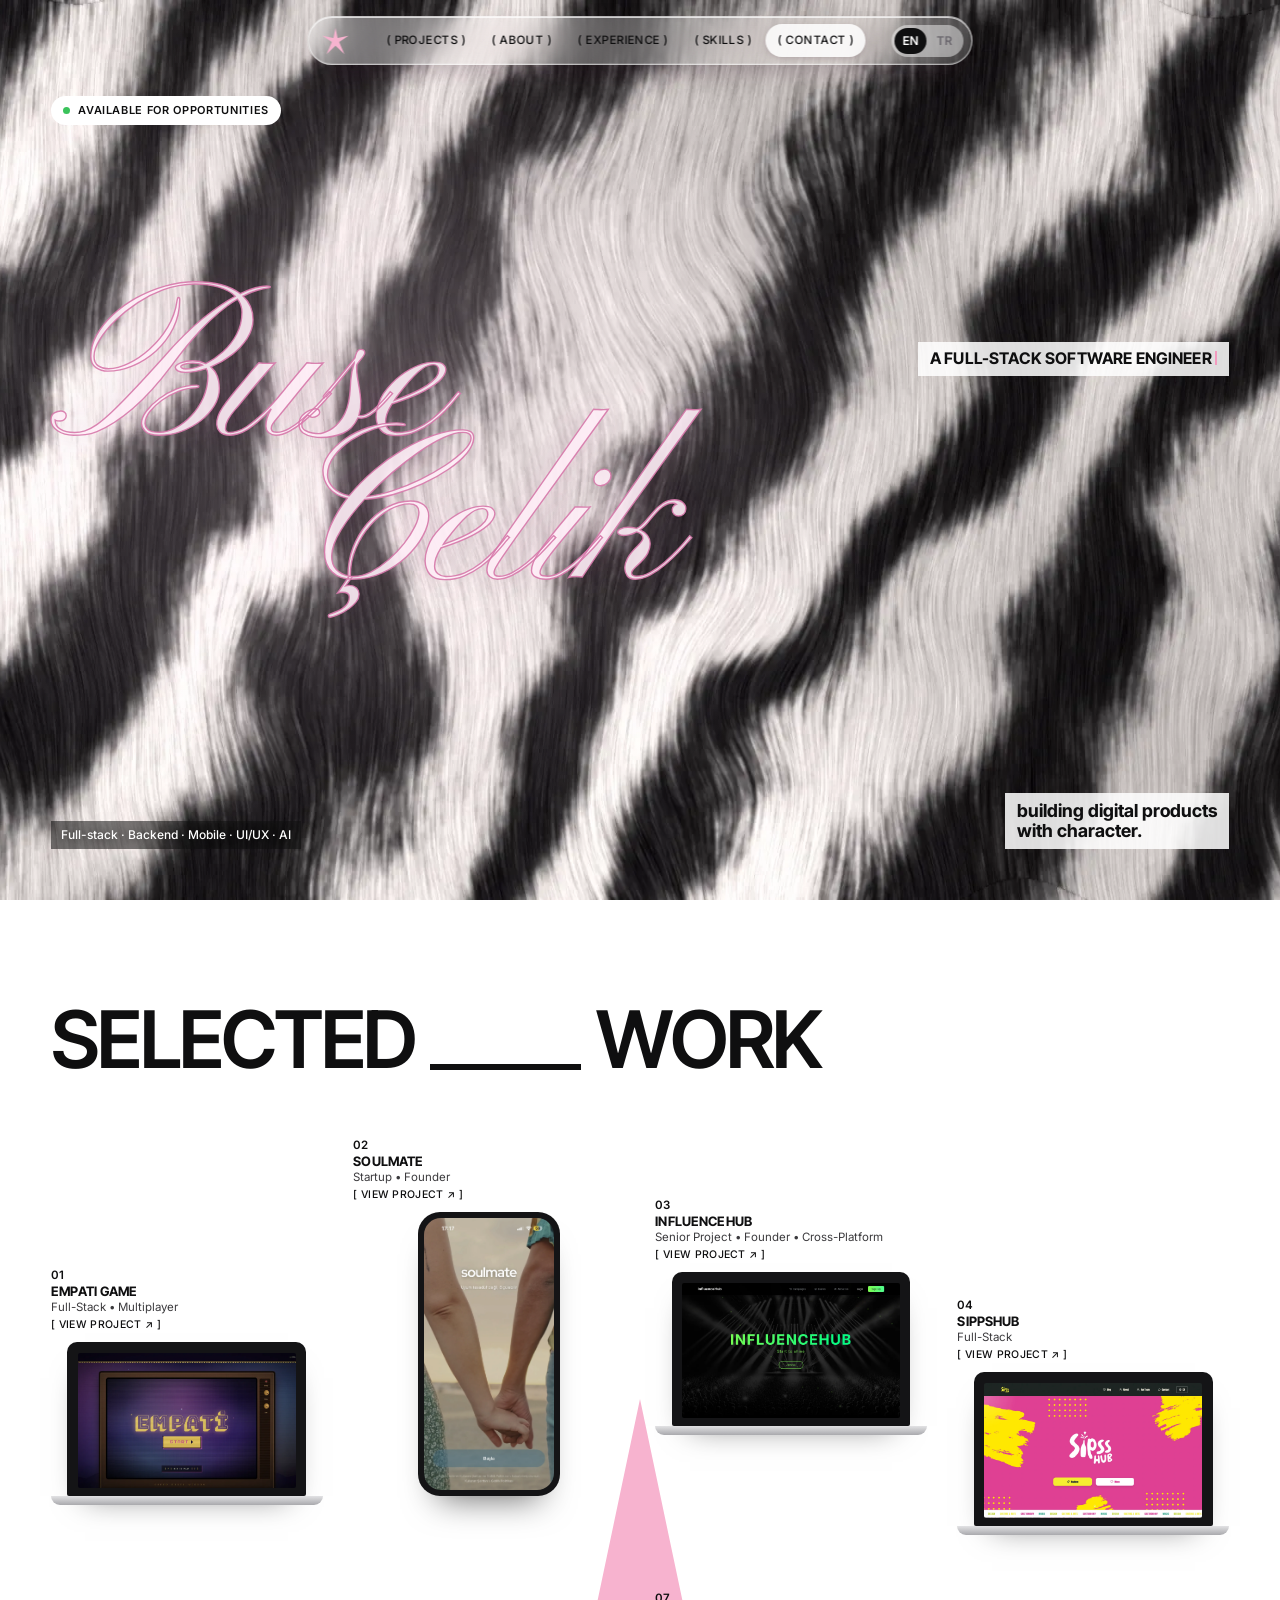
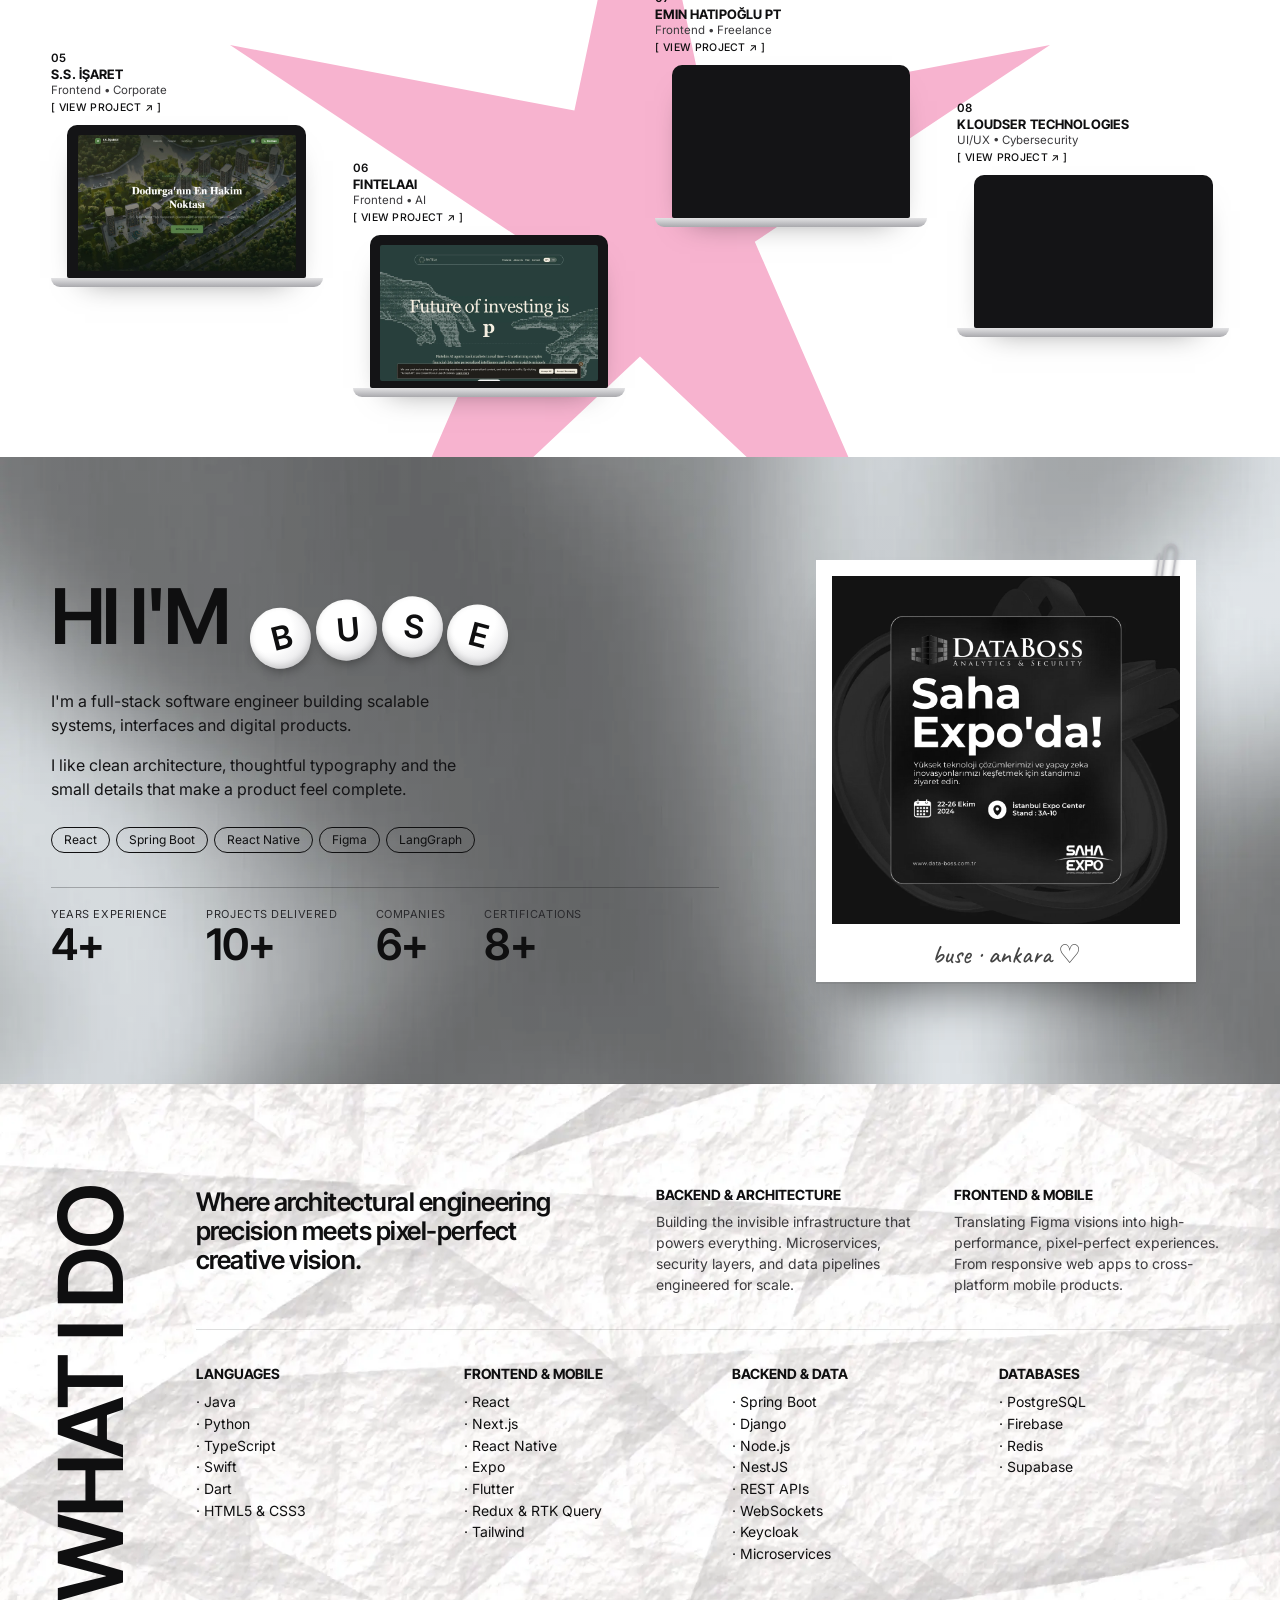
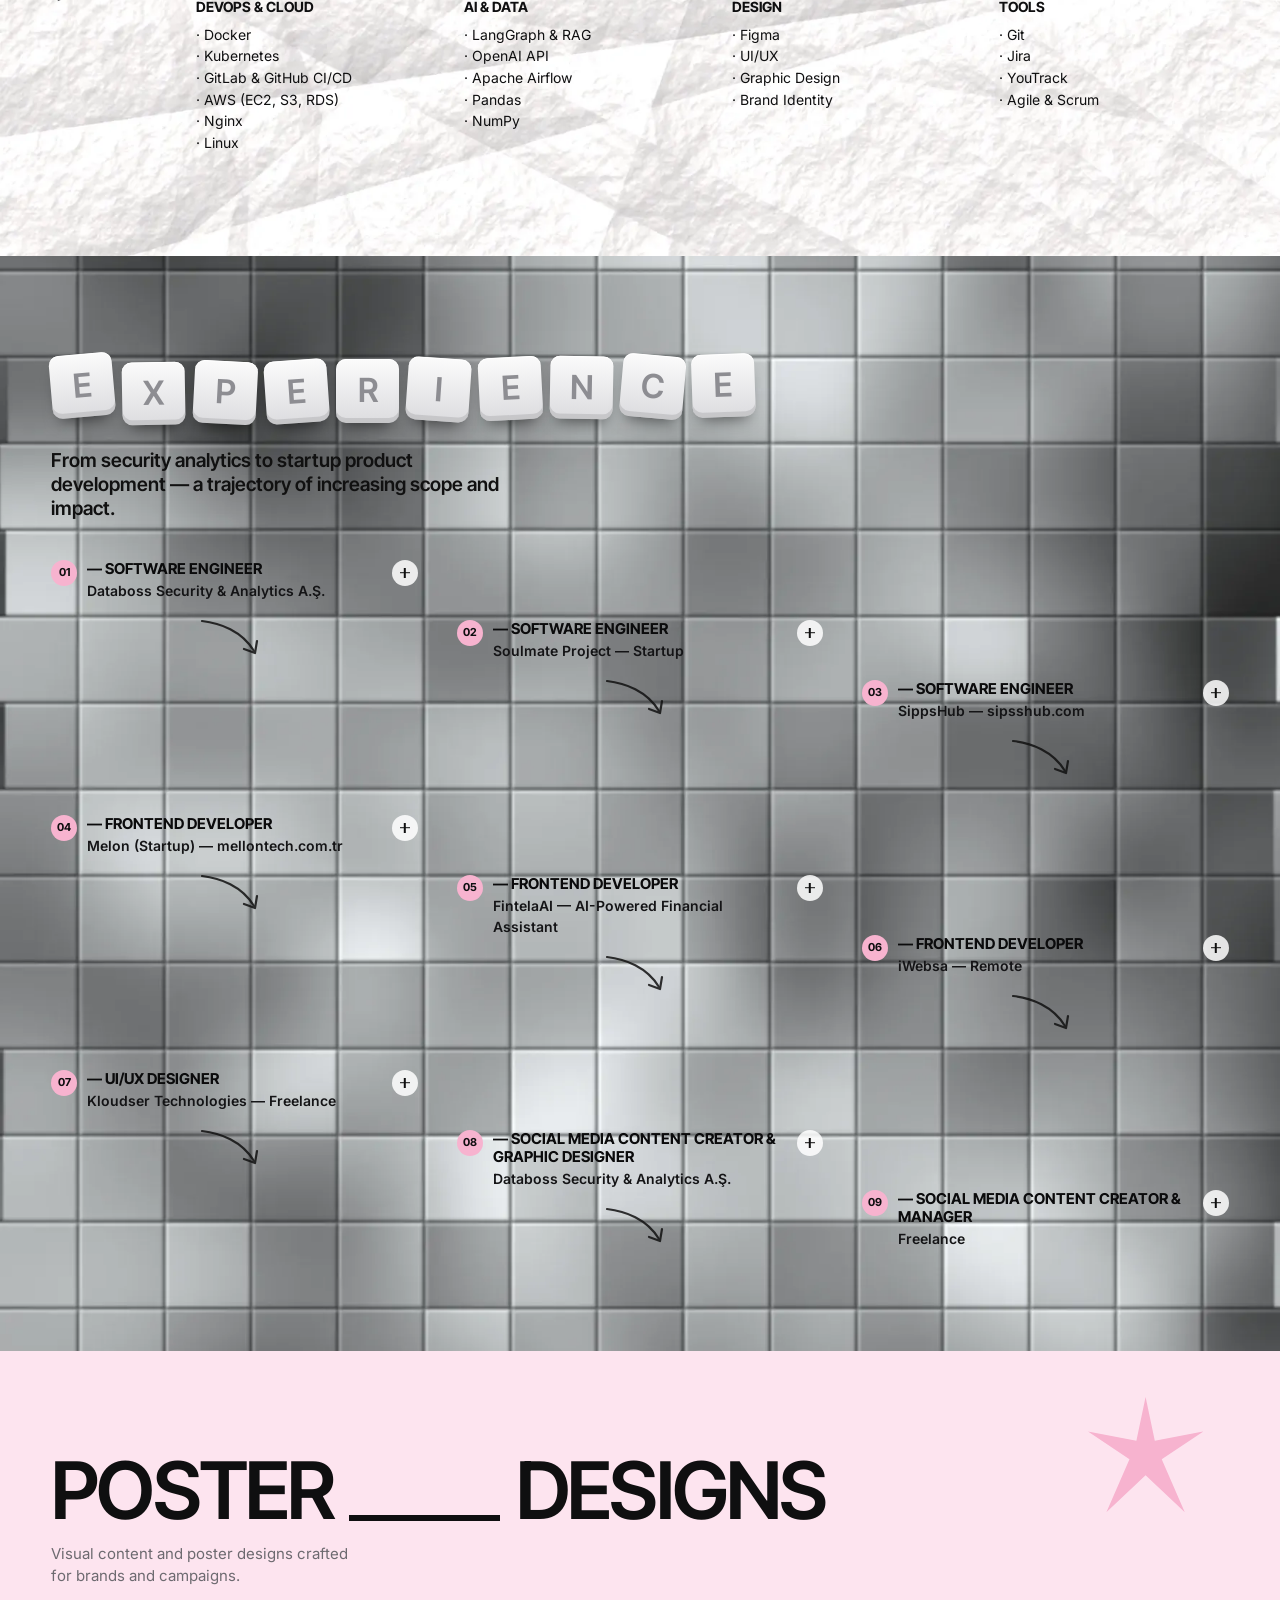
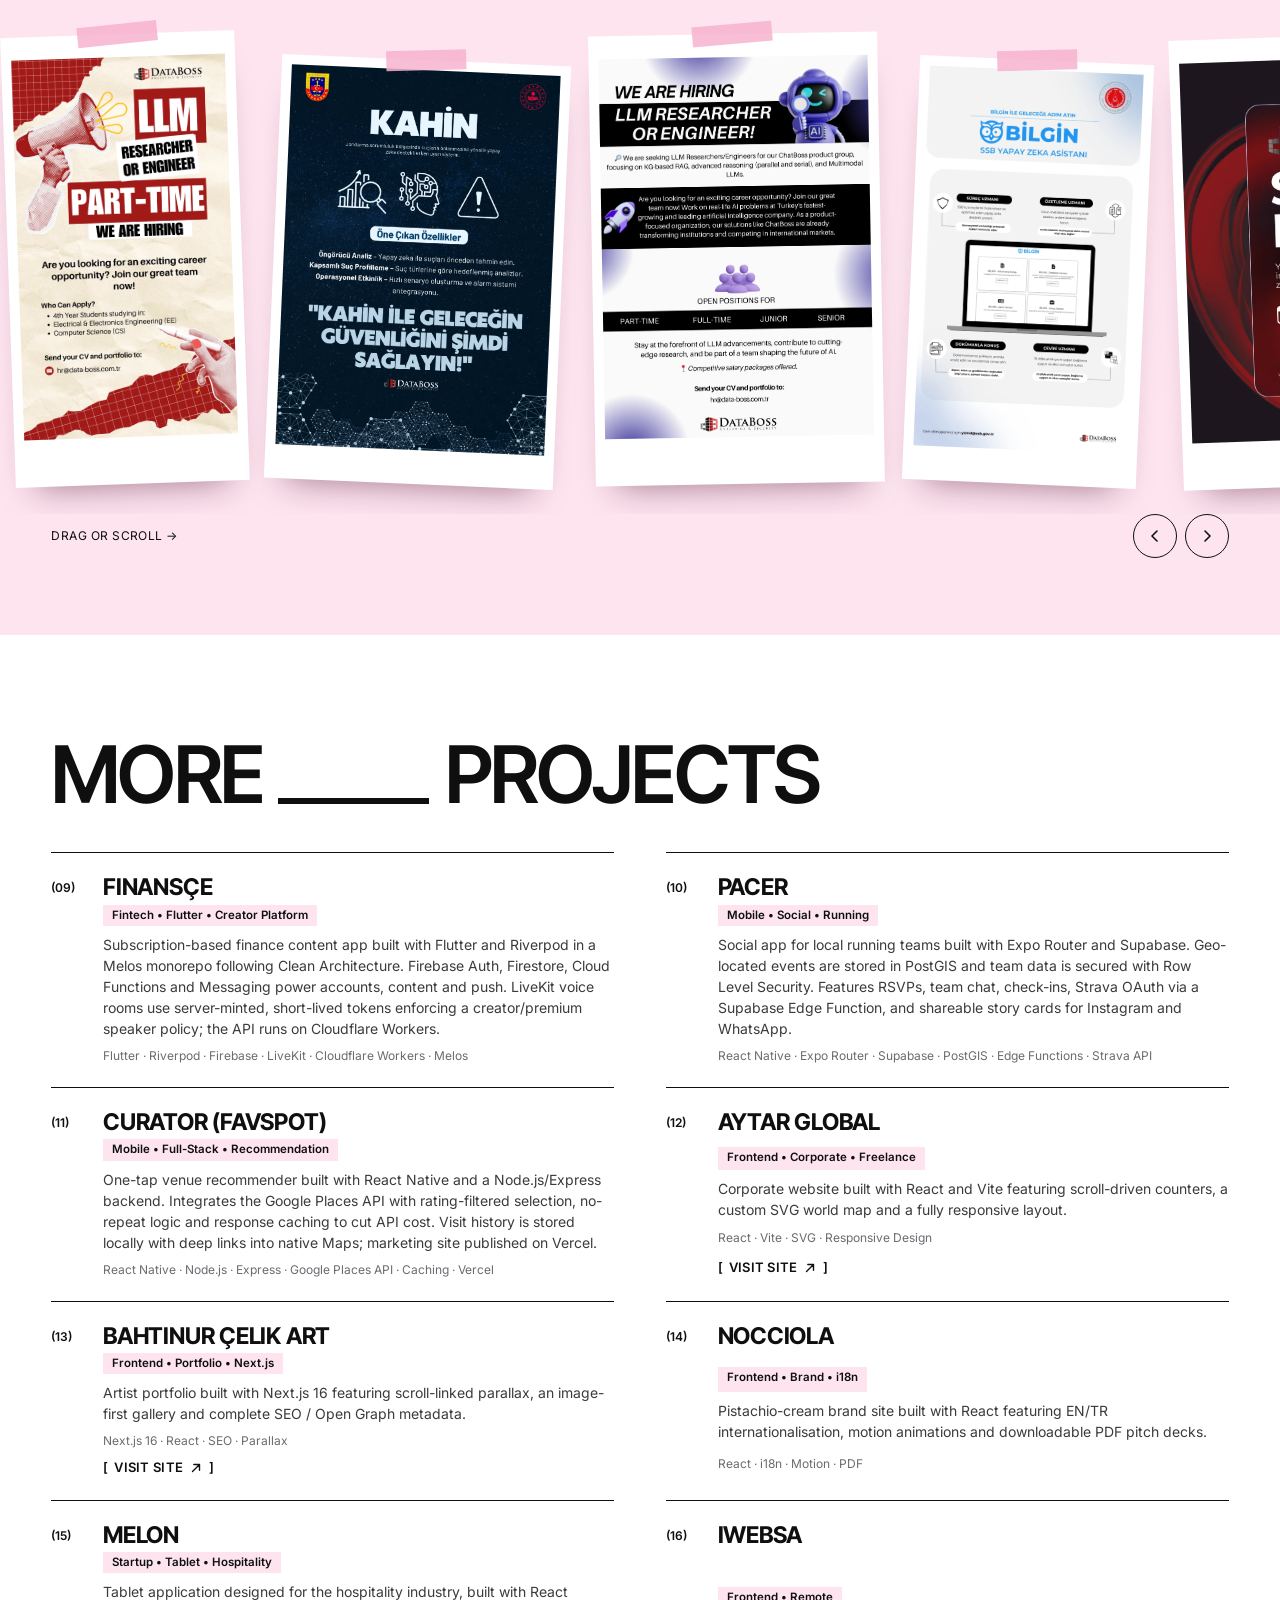
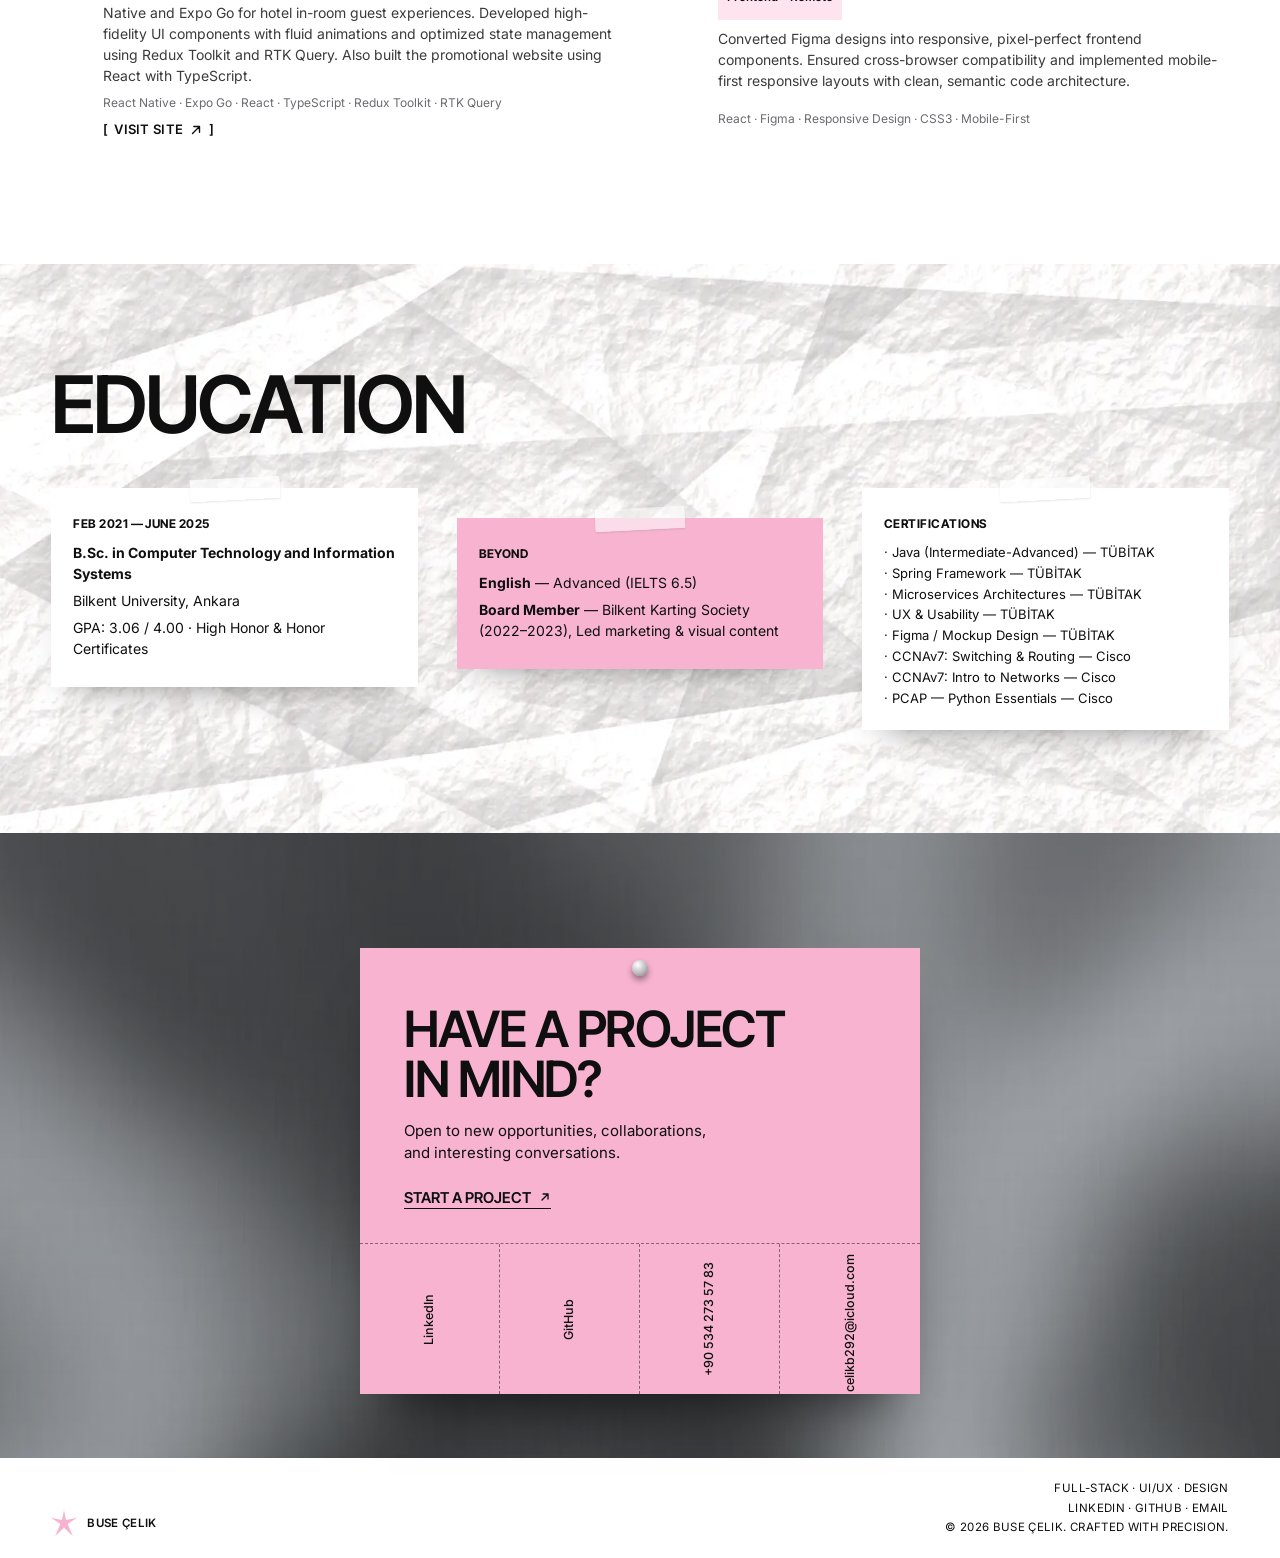
==== commit 011fb55f: "Turn the top bar into a centred floating glass menu Frosted pill with blur, highlight for the sectio" ====
--- a/index.html
+++ b/index.html
@@ -9,7 +9,7 @@
   <link rel="preconnect" href="https://fonts.googleapis.com" />
   <link rel="preconnect" href="https://fonts.gstatic.com" crossorigin />
   <link href="https://fonts.googleapis.com/css2?family=Inter:wght@400;500;600&family=Inter+Tight:wght@500;600;700&family=Pinyon+Script&family=Caveat:wght@500&display=swap" rel="stylesheet" />
-  <link rel="stylesheet" href="style.css?v=8" />
+  <link rel="stylesheet" href="style.css?v=9" />
   <script>document.documentElement.classList.add('js');</script>
 </head>
 <body>
@@ -641,6 +641,6 @@
   </div>
 
   <script src="i18n.js?v=9"></script>
-  <script src="script.js?v=8"></script>
+  <script src="script.js?v=9"></script>
 </body>
 </html>
--- a/style.css
+++ b/style.css
@@ -44,17 +44,8 @@
 .skip:focus { left: 8px; }
 :focus-visible { outline: 2px solid var(--pink-2); outline-offset: 3px; }
 
-/* The whole site sits on one white "sheet" over pink, like the reference */
-.sheet-page {
-  max-width: 1360px;
-  margin: 0 auto;
-  background: var(--page);
-  box-shadow: 0 30px 80px -40px rgba(120, 40, 90, .35);
-  overflow: clip;
-}
-@media (min-width: 1400px) {
-  body { padding: 28px 0 40px; }
-}
+/* Full-bleed page */
+.sheet-page { background: var(--page); overflow: clip; }
 
 /* ---------- textures ---------- */
 .tex { position: relative; isolation: isolate; background-size: cover; background-position: center; }
@@ -94,22 +85,28 @@
    TOPBAR
    ============================================================ */
 .topbar {
-  position: sticky; top: 0; z-index: 40;
-  display: grid; grid-template-columns: 1fr auto 1fr; align-items: center;
-  padding: 10px var(--pad);
-  background: rgba(255, 255, 255, .92);
-  backdrop-filter: blur(10px);
-  border-bottom: 1px solid transparent;
-  transition: border-color .3s;
-}
-.topbar.is-scrolled { border-bottom-color: var(--line); }
-.topbar__star { width: 30px; height: 30px; color: var(--pink); display: block; transition: transform .8s var(--ease); }
+  position: fixed; top: 16px; left: 50%; z-index: 40;
+  transform: translateX(-50%);
+  display: flex; align-items: center; gap: clamp(14px, 2vw, 26px);
+  padding: 7px 8px 7px 14px;
+  border-radius: 999px;
+  background: linear-gradient(135deg, rgba(255, 255, 255, .42), rgba(255, 255, 255, .16));
+  -webkit-backdrop-filter: blur(18px) saturate(1.6);
+  backdrop-filter: blur(18px) saturate(1.6);
+  border: 1px solid rgba(255, 255, 255, .55);
+  box-shadow: 0 10px 30px -10px rgba(40, 10, 30, .35), inset 0 1px 0 rgba(255, 255, 255, .7), inset 0 -1px 0 rgba(255, 255, 255, .15);
+  transition: background .4s, box-shadow .4s, top .4s;
+  white-space: nowrap;
+}
+.topbar.is-scrolled { top: 12px; background: linear-gradient(135deg, rgba(255, 255, 255, .62), rgba(255, 240, 248, .38)); }
+.topbar__star { width: 26px; height: 26px; flex: none; color: var(--pink); display: block; transition: transform .8s var(--ease); }
 .topbar__star:hover { transform: rotate(72deg) scale(1.1); }
 .topbar__star svg, .footer__star svg, .burst svg, .sticker-star svg { width: 100%; height: 100%; fill: currentColor; display: block; }
-.topbar__nav { display: flex; gap: clamp(10px, 2vw, 28px); font-size: 12px; font-weight: 500; text-transform: uppercase; letter-spacing: .04em; }
-.topbar__nav a { padding: 4px 2px; transition: color .25s; white-space: nowrap; }
-.topbar__nav a:hover { color: var(--pink-2); }
-.lang { justify-self: end; display: flex; gap: 2px; font-size: 12px; font-weight: 600; }
+.topbar__nav { display: flex; gap: 2px; font-size: 11.5px; font-weight: 500; text-transform: uppercase; letter-spacing: .04em; }
+.topbar__nav a { padding: 8px 12px; border-radius: 999px; transition: background .3s, color .3s; white-space: nowrap; }
+.topbar__nav a:hover { background: rgba(255, 255, 255, .7); color: var(--ink); }
+.topbar__nav a.is-active { background: rgba(255, 255, 255, .85); box-shadow: 0 2px 8px -3px rgba(40, 10, 30, .3); }
+.lang { display: flex; gap: 2px; padding: 3px; border-radius: 999px; background: rgba(255, 255, 255, .45); font-size: 12px; font-weight: 600; }
 .lang__opt { padding: 4px 8px; border-radius: 999px; color: var(--mute); transition: .25s; }
 .lang__opt.is-active { background: var(--ink); color: #fff; }
 
@@ -117,7 +114,9 @@
    HERO
    ============================================================ */
 .hero {
-  min-height: min(86vh, 820px);
+  min-height: 100vh;
+  min-height: 100svh;
+  padding-top: 96px !important;
   padding: var(--pad);
   display: grid;
   grid-template-columns: 1fr auto;
@@ -131,7 +130,7 @@
 .hero__name {
   grid-column: 1 / -1; grid-row: 1;
   align-self: center;
-  font: 400 clamp(96px, 17vw, 250px)/.78 var(--f-script);
+  font: 400 clamp(96px, 17vw, 330px)/.78 var(--f-script);
   color: rgba(255, 238, 247, .9);
   -webkit-text-stroke: 1.4px rgba(214, 120, 170, .9);
   text-shadow: 0 2px 30px rgba(120, 40, 90, .25);
@@ -157,10 +156,10 @@
 @keyframes blink { 50% { opacity: 0; } }
 
 .hero__stack, .hero__tag { grid-row: 2; align-self: end; font-size: 12px; font-weight: 500; color: #fff; text-shadow: 0 1px 8px rgba(0, 0, 0, .55); }
-.hero__stack { grid-column: 1; }
+.hero__stack { grid-column: 1; justify-self: start; background: rgba(15, 15, 16, .55); padding: 5px 10px; }
 .hero__tag { grid-column: 2; text-align: left; font: 700 clamp(14px, 1.4vw, 19px)/1.1 var(--f-head); color: var(--ink); text-shadow: none; background: rgba(255, 255, 255, .86); padding: 8px 12px; }
 .hero__status {
-  position: absolute; left: var(--pad); top: var(--pad);
+  position: absolute; left: var(--pad); top: 96px;
   display: inline-flex; align-items: center; gap: 8px;
   font-size: 11px; font-weight: 600; text-transform: uppercase; letter-spacing: .06em;
   background: #fff; padding: 6px 12px; border-radius: 999px;
@@ -466,13 +465,16 @@
 
 @media (max-width: 760px) {
   body { font-size: 14px; }
-  .topbar { grid-template-columns: auto 1fr auto; gap: 10px; }
-  .topbar__nav { justify-content: center; gap: 8px; font-size: 10.5px; overflow-x: auto; scrollbar-width: none; }
+  .topbar { top: 10px; width: calc(100% - 20px); justify-content: space-between; gap: 6px; padding: 6px 6px 6px 12px; }
+  .topbar.is-scrolled { top: 10px; }
+  .topbar__nav { gap: 0; font-size: 10px; }
+  .topbar__nav a { padding: 7px 7px; }
   .topbar__nav a:nth-child(3), .topbar__nav a:nth-child(4) { display: none; }
 
-  .hero { min-height: 78vh; grid-template-columns: 1fr; grid-template-rows: 1fr auto auto; gap: 10px; }
+  .hero { min-height: 100svh; padding-top: 120px !important; grid-template-columns: 1fr; grid-template-rows: 1fr auto auto; gap: 10px; }
   .hero__name { font-size: 27vw; }
   .hero__last { padding-left: .5em; }
+  .hero__status { top: 72px; }
   .hero__role { position: static; grid-row: 2; justify-self: start; max-width: none; }
   .hero__stack { grid-row: 3; }
   .hero__tag { grid-row: 4; grid-column: 1; justify-self: start; }
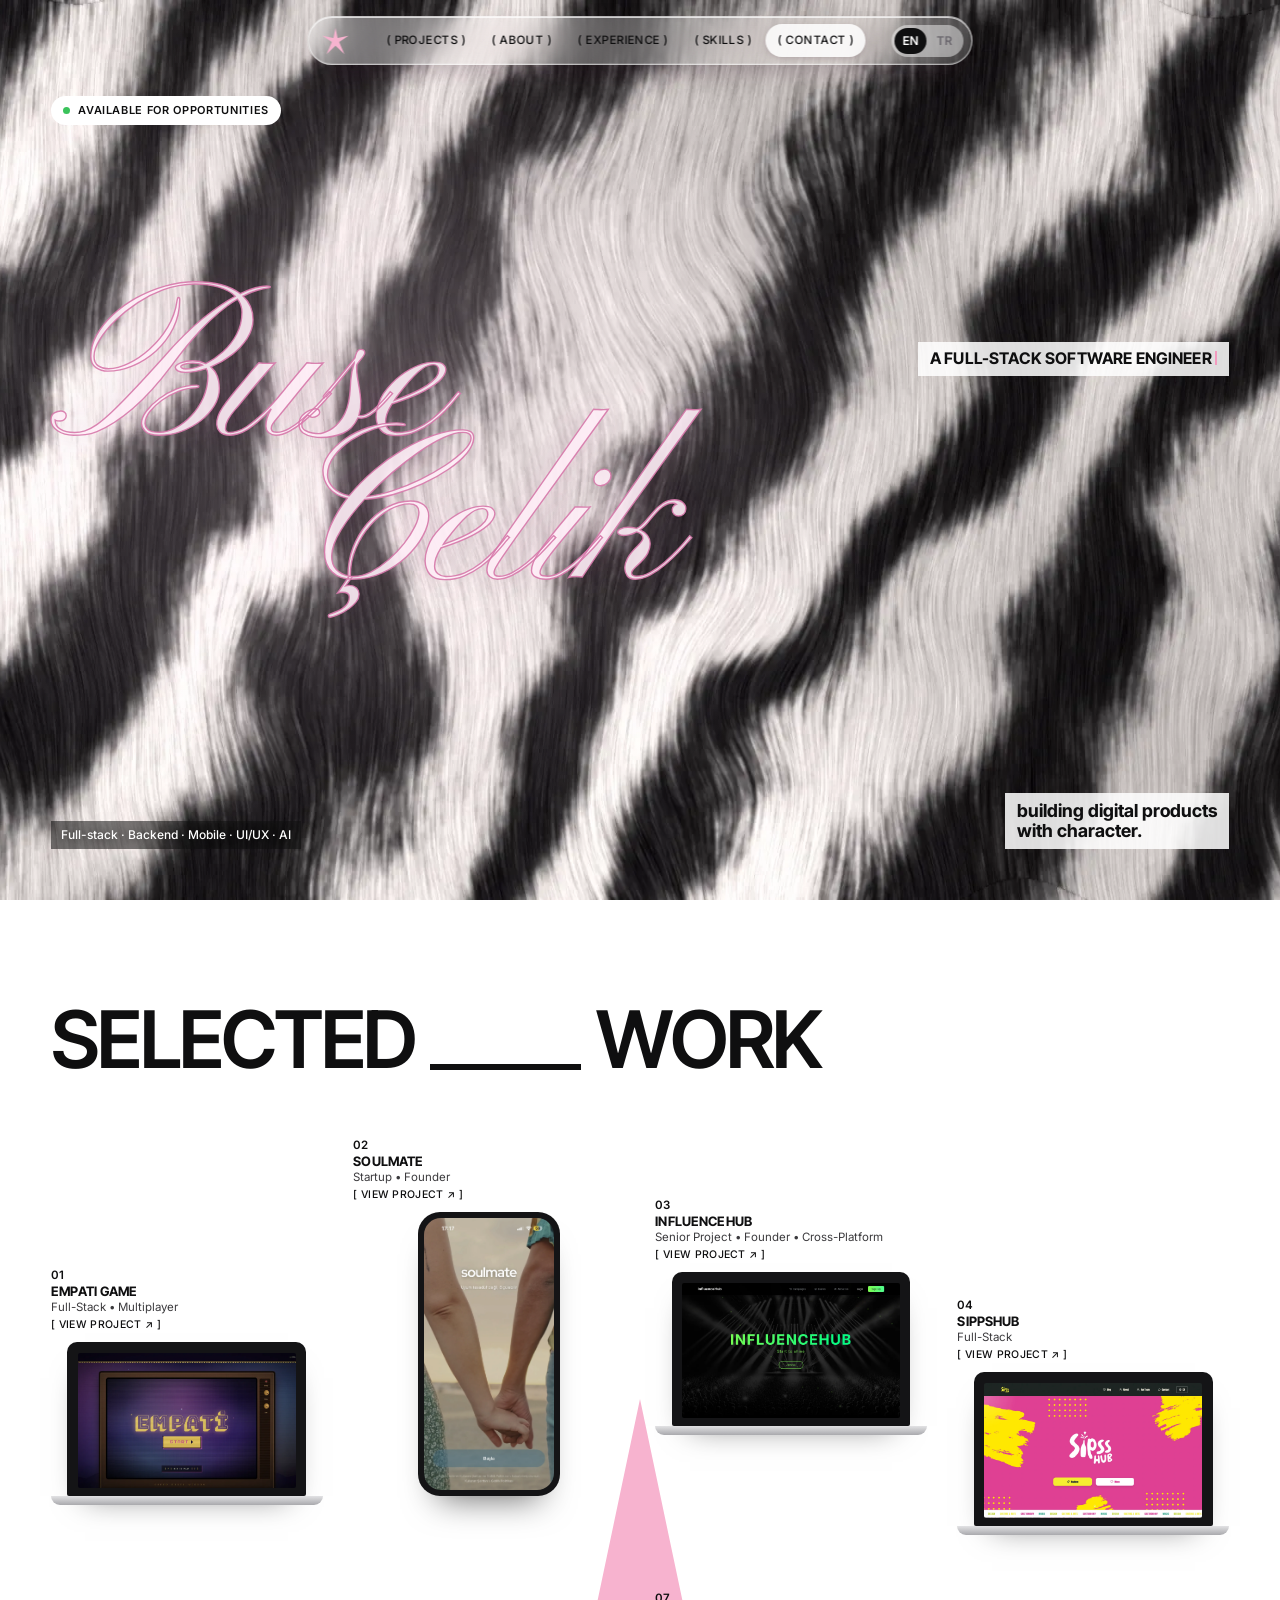
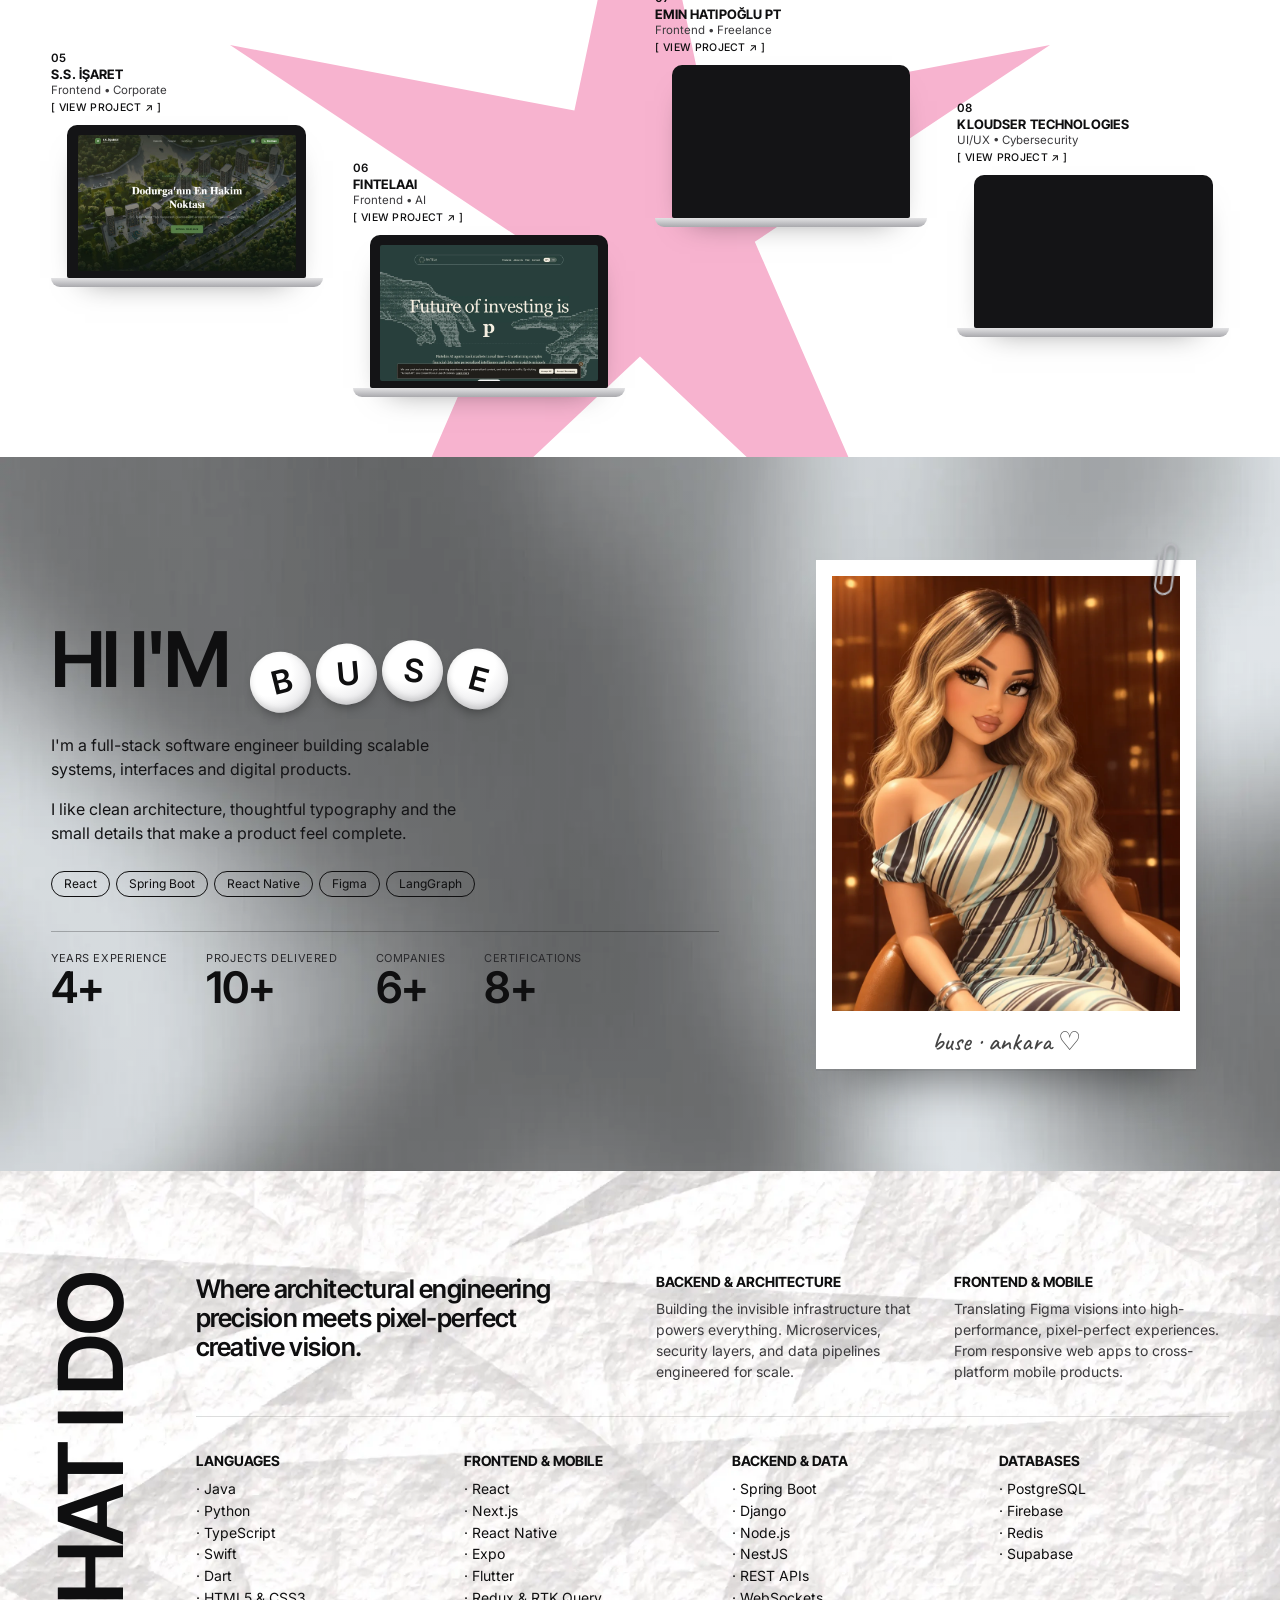
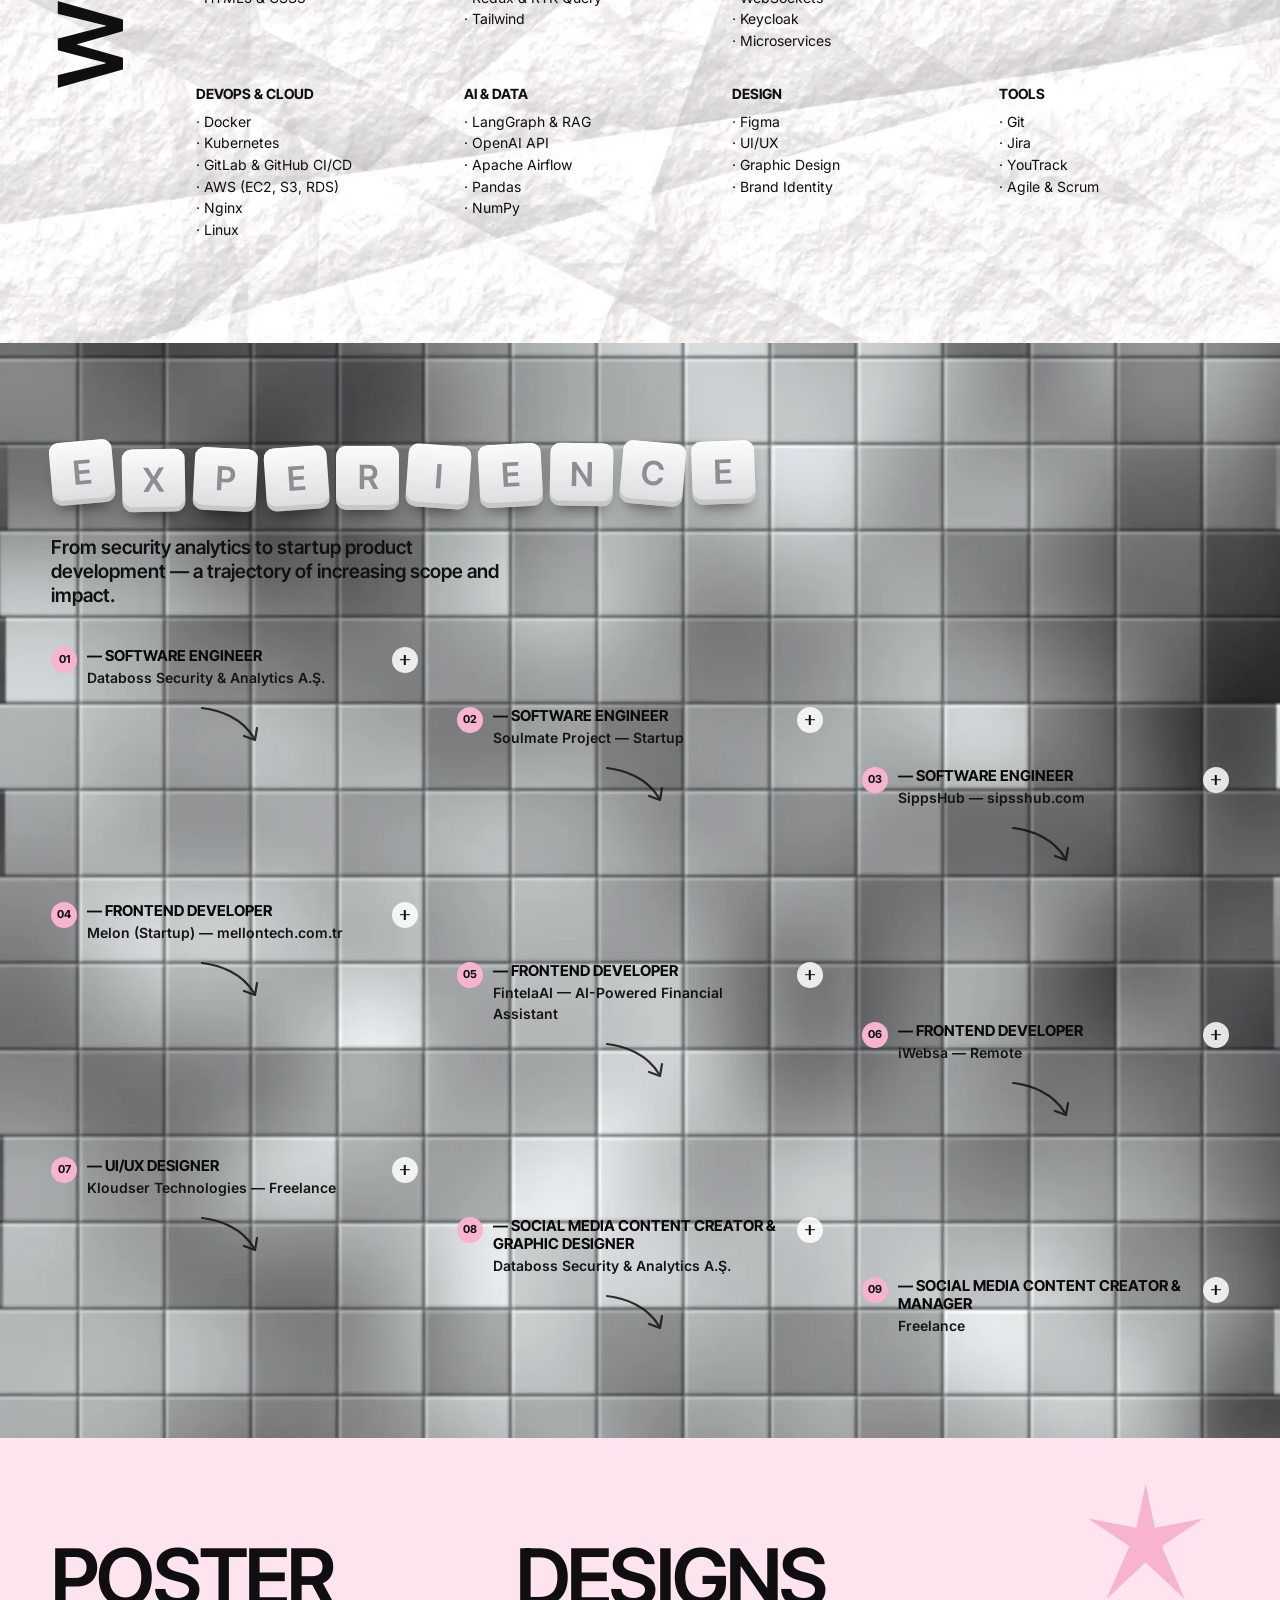
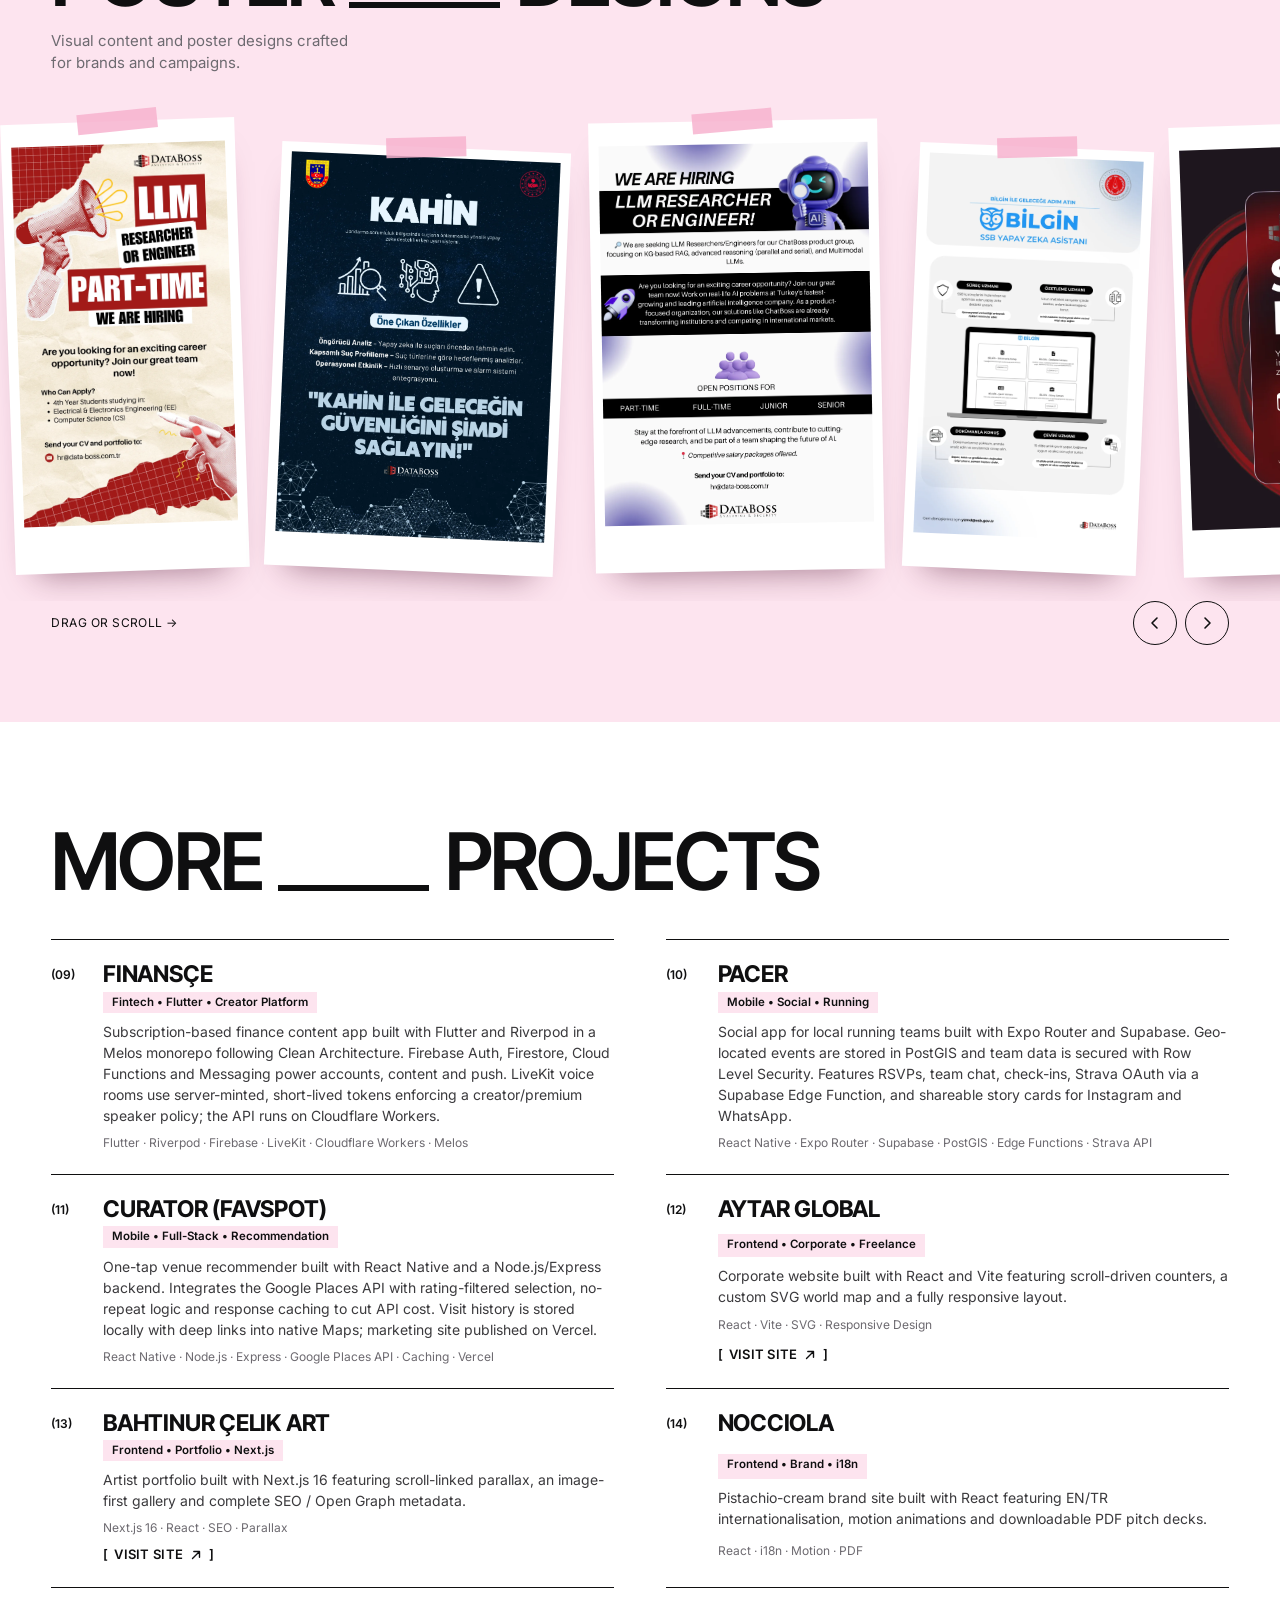
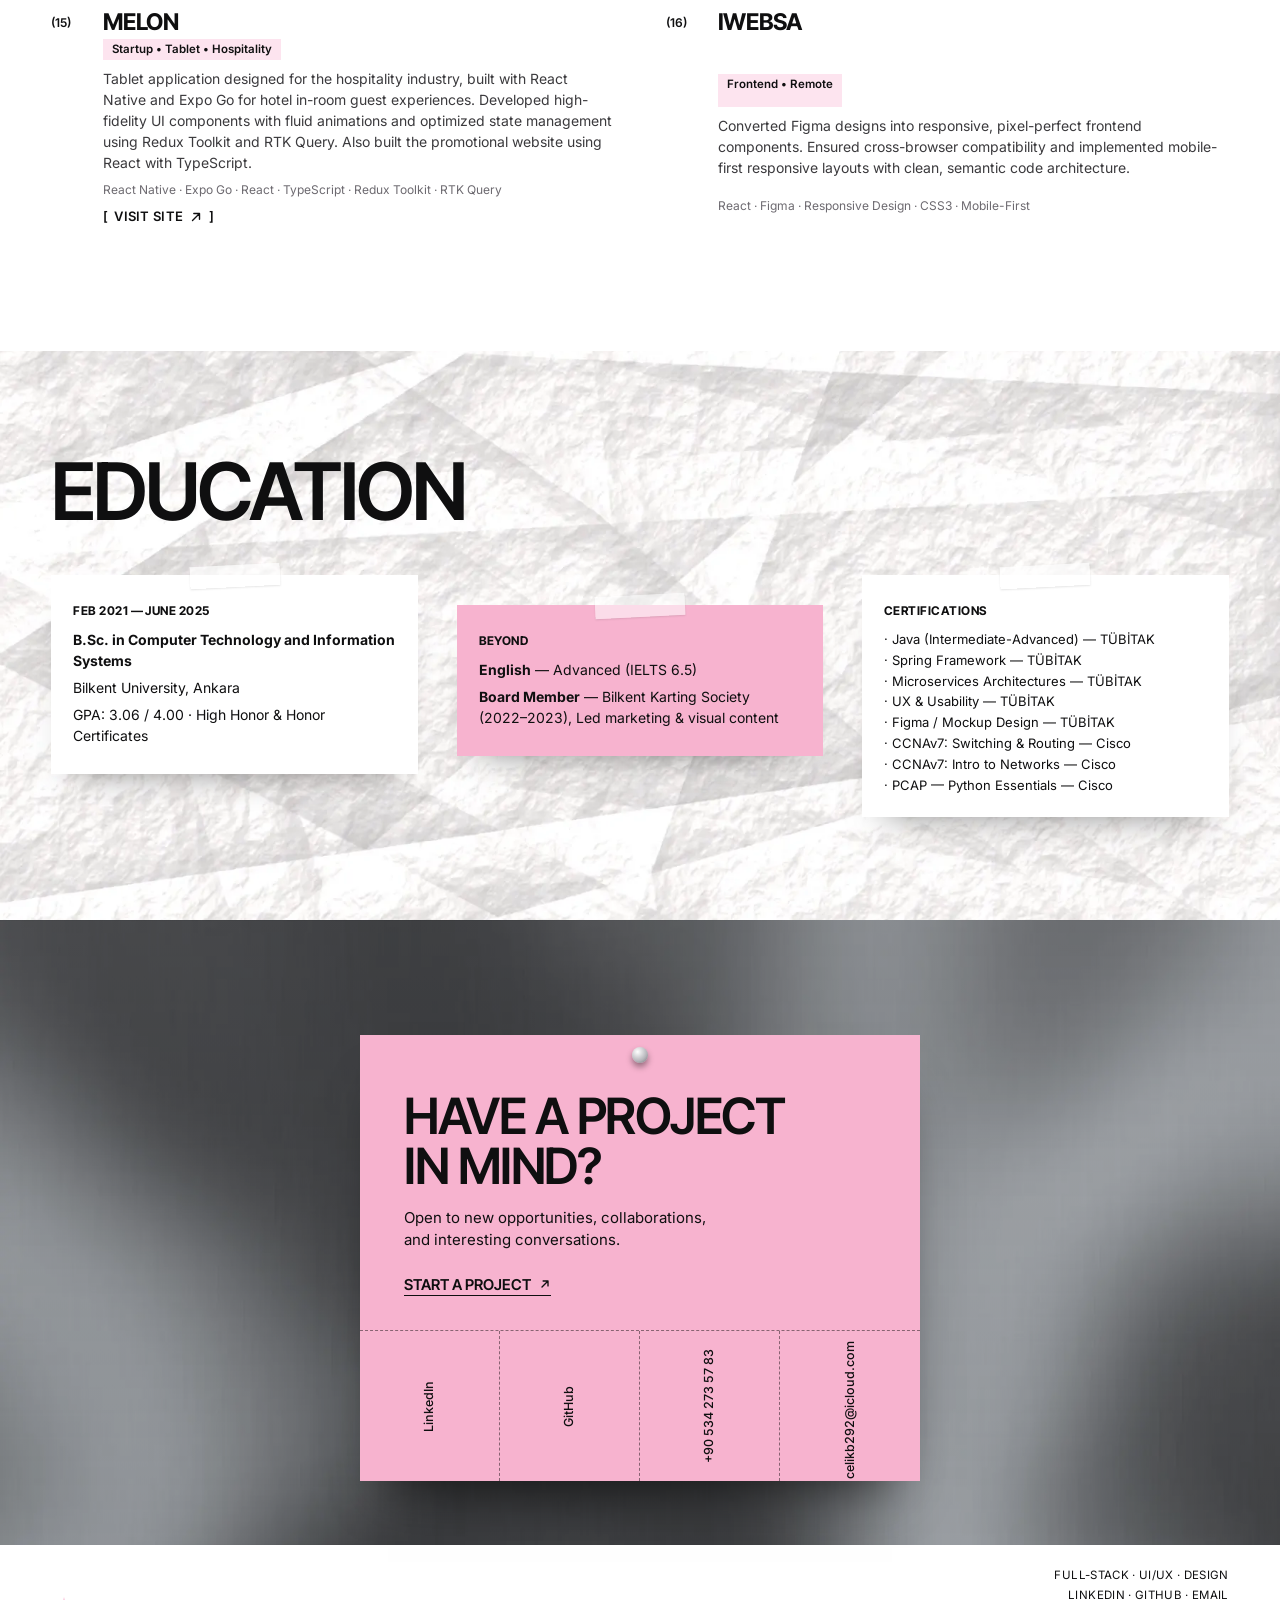
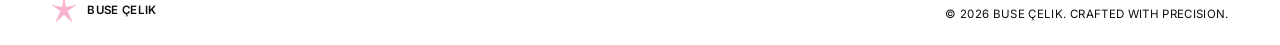
==== commit 3a955d80: "Use Buse's own illustration in the about polaroid Co-Authored-By: Claude Opus 5.5 <noreply@anthropic" ====
--- a/index.html
+++ b/index.html
@@ -251,7 +251,7 @@
       </div>
       <figure class="polaroid reveal">
         <span class="polaroid__clip" aria-hidden="true"><svg viewBox="0 0 24 64"><path d="M8 52V14a6 6 0 0112 0v40a9 9 0 01-18 0V20" fill="none" stroke="currentColor" stroke-width="2.2" stroke-linecap="round"/></svg></span>
-        <img loading="lazy" decoding="async" src="assets/pembeafis.webp" alt="" width="1080" height="1080" />
+        <img loading="lazy" decoding="async" src="assets/buse.webp" alt="Buse Çelik" width="900" height="1200" />
         <figcaption>buse &middot; ankara &#9825;</figcaption>
       </figure>
     </section>
--- a/style.css
+++ b/style.css
@@ -269,8 +269,7 @@
   transition: transform .7s var(--ease);
 }
 .polaroid:hover { transform: rotate(1deg) translateY(-6px); }
-.polaroid img { width: 100%; aspect-ratio: 1; object-fit: cover; filter: grayscale(1) contrast(1.05); transition: filter .6s; }
-.polaroid:hover img { filter: none; }
+.polaroid img { width: 100%; aspect-ratio: 4 / 5; object-fit: cover; object-position: 50% 12%; }
 .polaroid figcaption { position: absolute; left: 0; right: 0; bottom: 14px; text-align: center; font: 500 26px/1 var(--f-hand); color: #444; }
 .polaroid__clip { position: absolute; right: 18px; top: -26px; width: 22px; height: 64px; color: #b9b9be; filter: drop-shadow(0 2px 2px rgba(0, 0, 0, .35)); transform: rotate(8deg); }
 .polaroid__clip svg { width: 100%; height: 100%; }
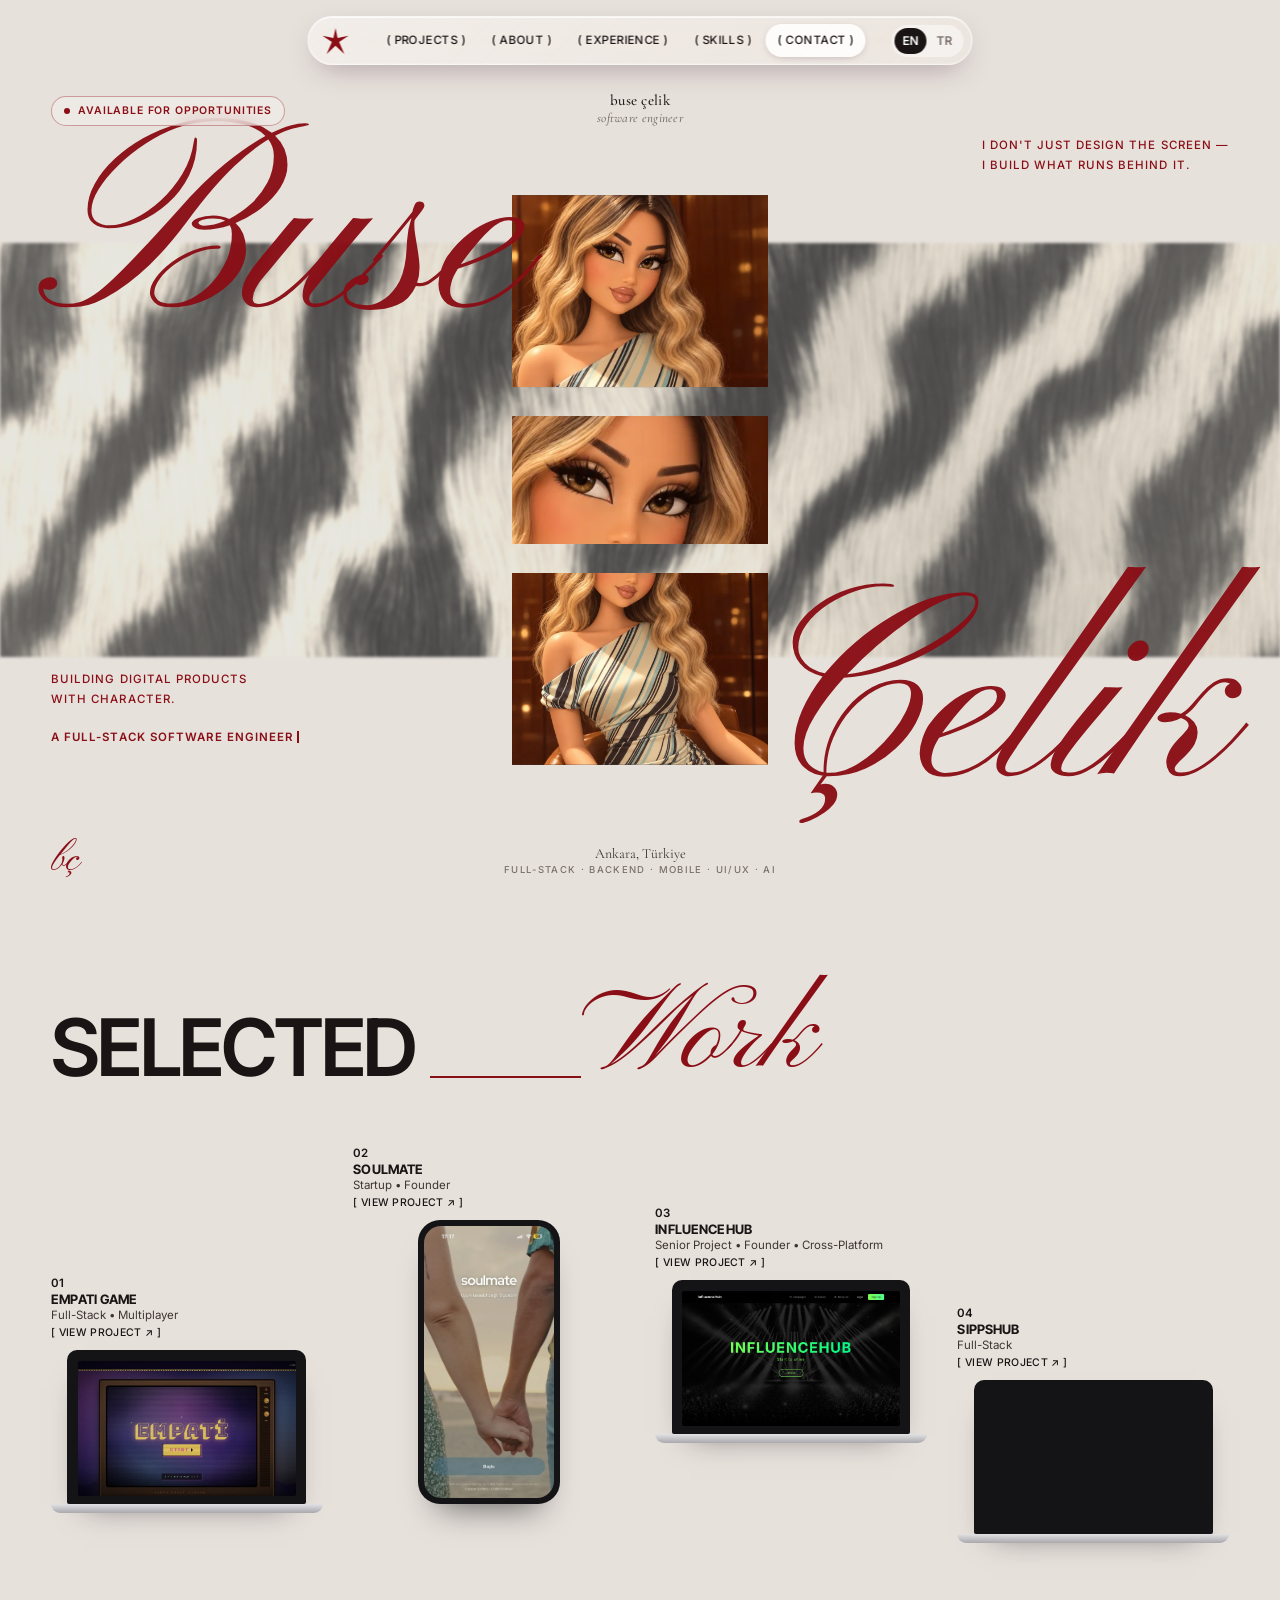
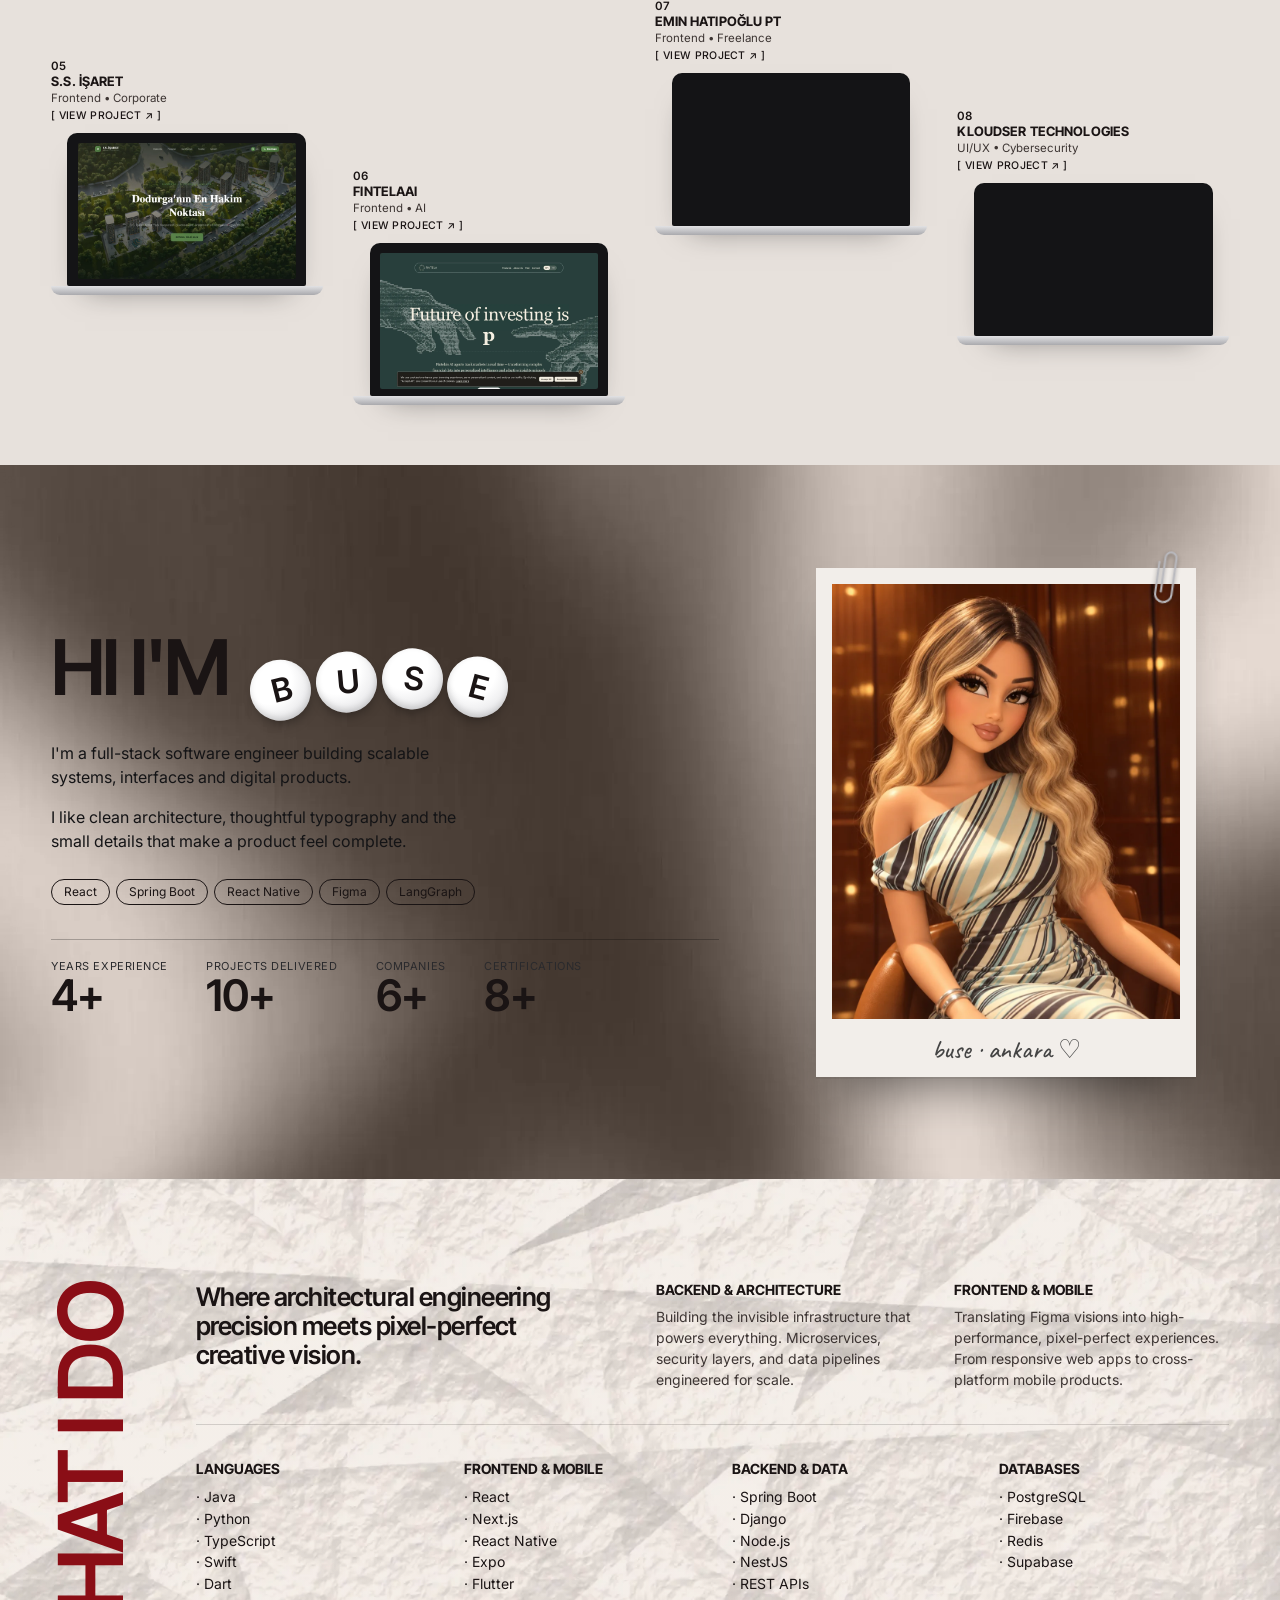
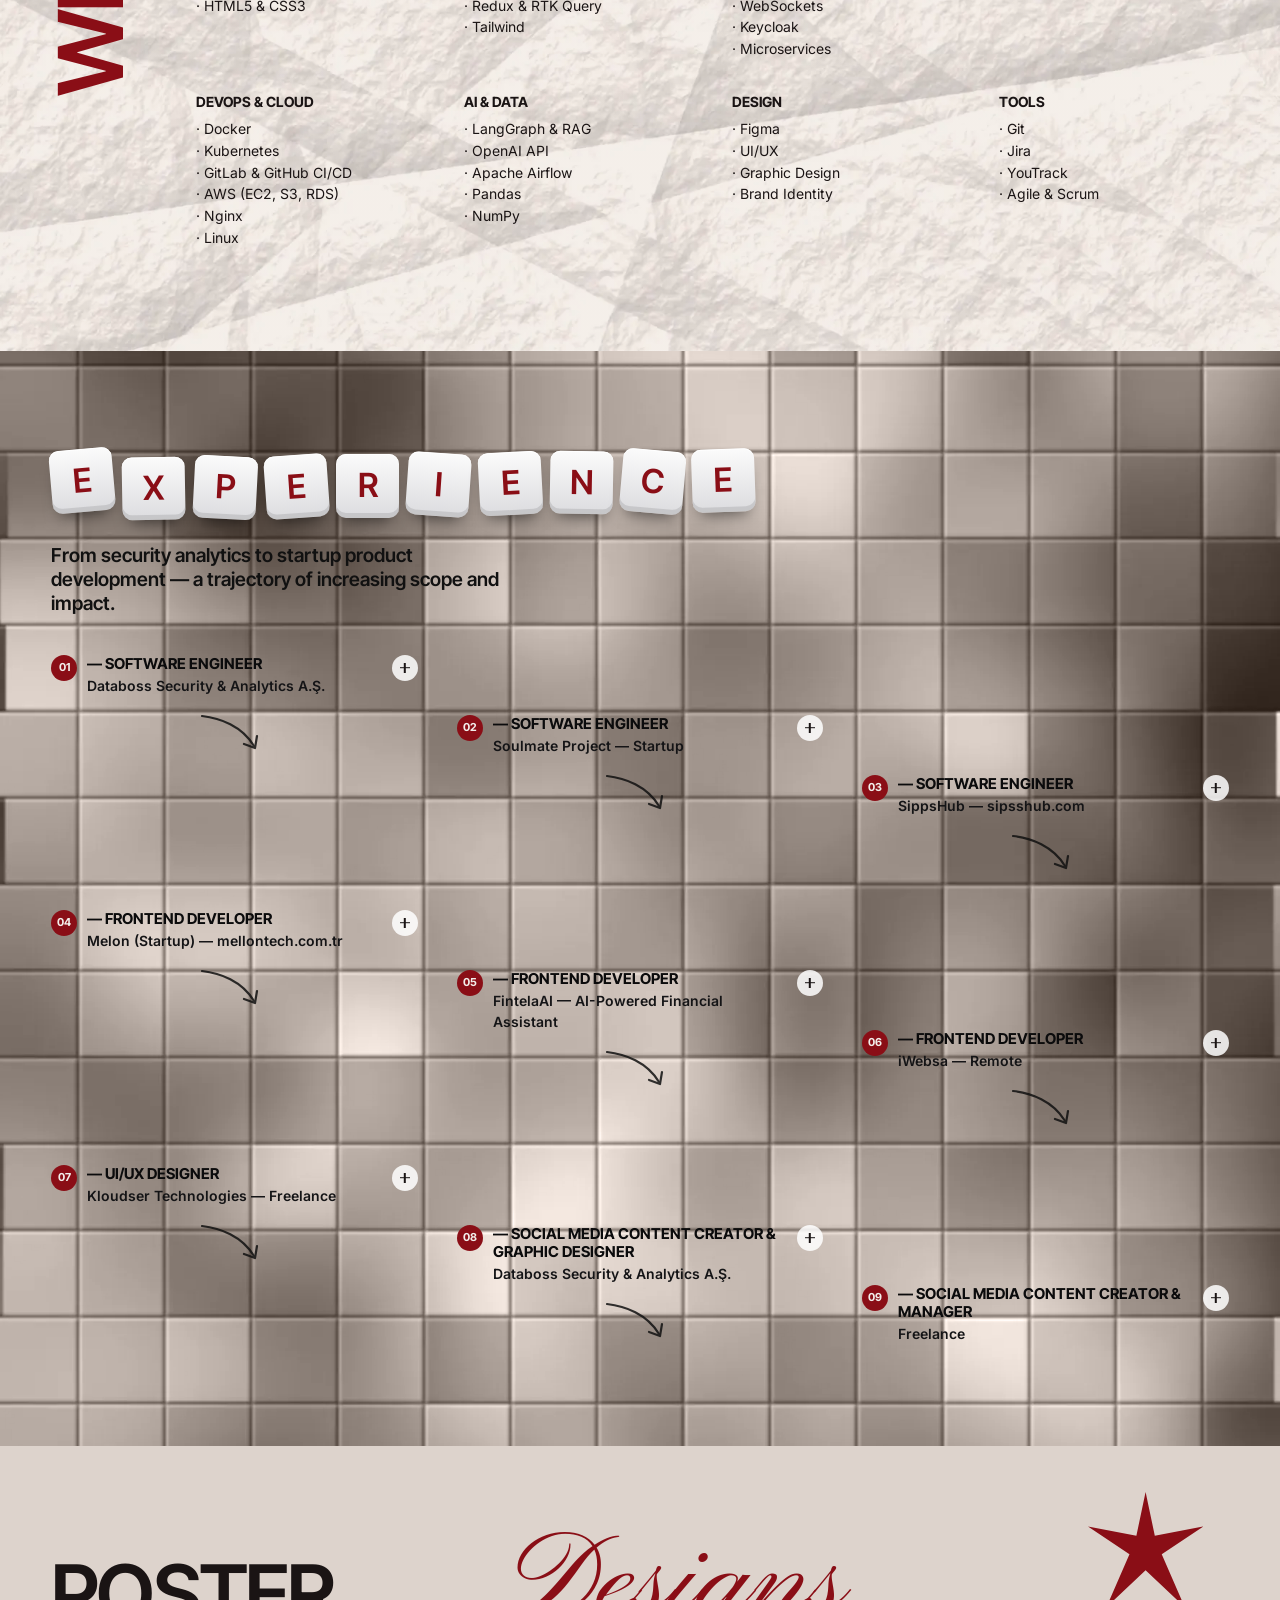
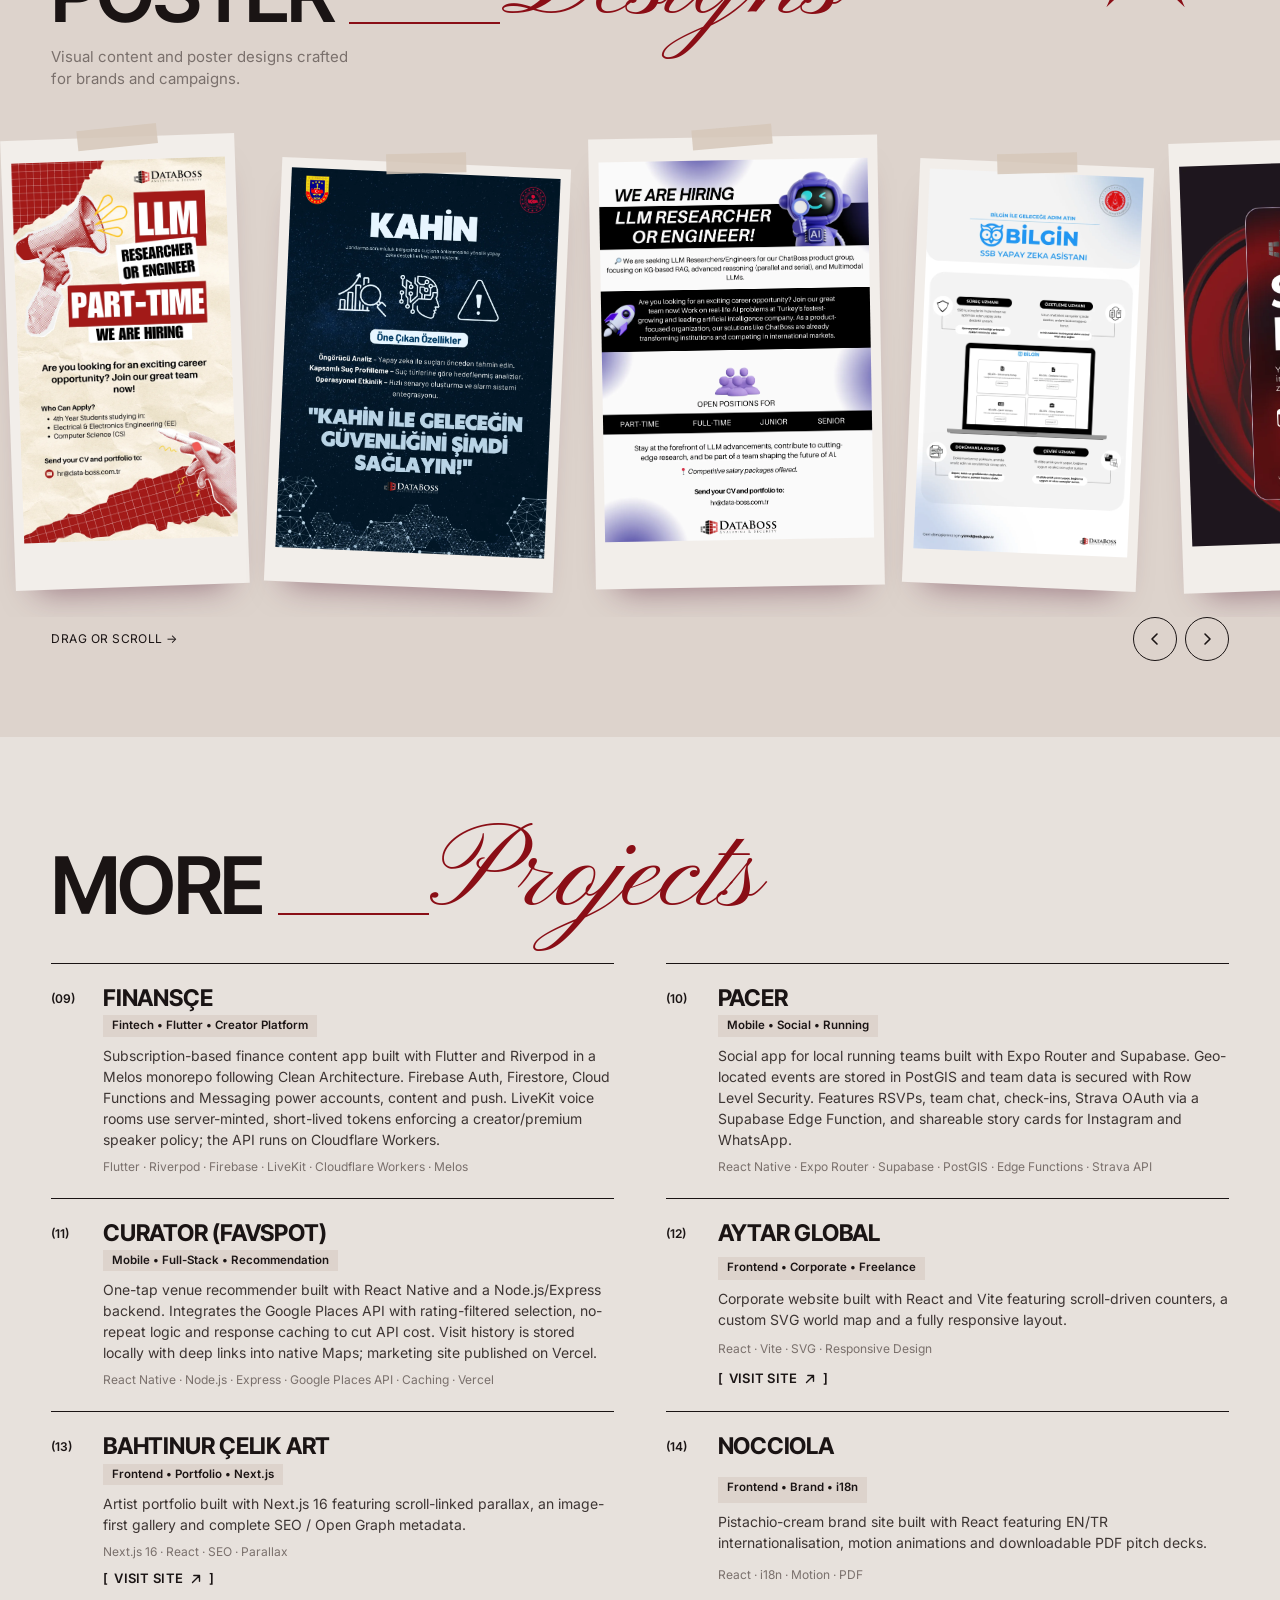
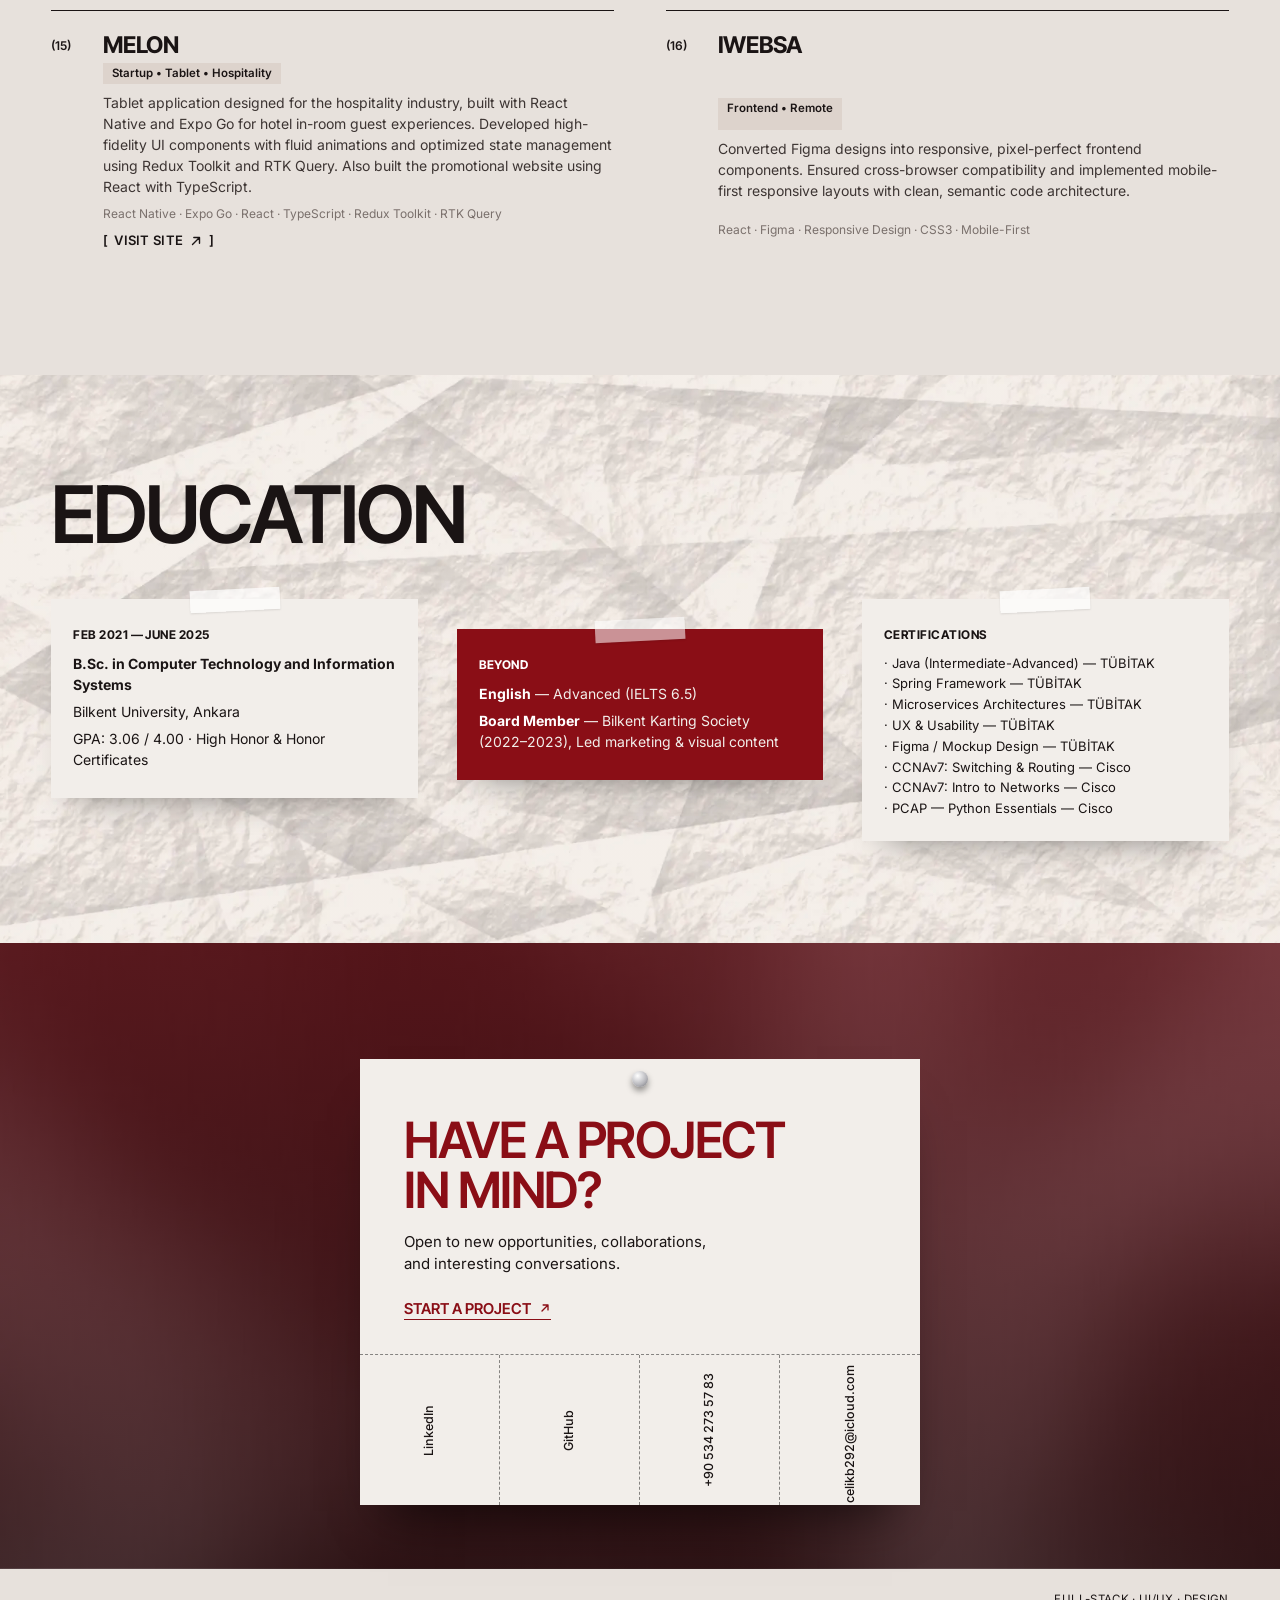
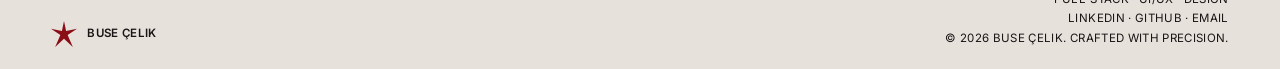
==== commit c17fda4a: "Shift the theme to a burgundy editorial look Greige paper, burgundy Pinyon Script headline words, a " ====
--- a/index.html
+++ b/index.html
@@ -5,11 +5,11 @@
   <meta name="viewport" content="width=device-width, initial-scale=1.0" />
   <title>Buse &Ccedil;elik &mdash; Software Engineer</title>
   <meta name="description" content="Full-Stack Software Engineer specializing in scalable systems, AI integration, and premium user experiences." />
-  <meta name="theme-color" content="#f6dcef" />
+  <meta name="theme-color" content="#e7e1dc" />
   <link rel="preconnect" href="https://fonts.googleapis.com" />
   <link rel="preconnect" href="https://fonts.gstatic.com" crossorigin />
-  <link href="https://fonts.googleapis.com/css2?family=Inter:wght@400;500;600&family=Inter+Tight:wght@500;600;700&family=Pinyon+Script&family=Caveat:wght@500&display=swap" rel="stylesheet" />
-  <link rel="stylesheet" href="style.css?v=9" />
+  <link href="https://fonts.googleapis.com/css2?family=Inter:wght@400;500;600&family=Inter+Tight:wght@500;600;700&family=Pinyon+Script&family=Caveat:wght@500&family=Cormorant+Garamond:ital,wght@0,400;0,500;1,400&display=swap" rel="stylesheet" />
+  <link rel="stylesheet" href="style.css?v=10" />
   <script>document.documentElement.classList.add('js');</script>
 </head>
 <body>
@@ -36,16 +36,32 @@
 
   <main id="main">
 
-    <!-- ========== HERO: fur ========== -->
-    <section class="hero tex tex--fur" id="top">
+    <!-- ========== HERO: editorial cover ========== -->
+    <section class="hero" id="top">
+      <div class="hero__band" aria-hidden="true"></div>
+
+      <p class="hero__label"><span>buse &ccedil;elik</span><span data-i18n="hero.label">software engineer</span></p>
+
+      <div class="hero__frames" aria-hidden="true">
+        <figure class="frame frame--a"><img src="assets/buse.webp" alt="" width="900" height="1200" /></figure>
+        <figure class="frame frame--b"><img src="assets/buse.webp" alt="" width="900" height="1200" /></figure>
+        <figure class="frame frame--c"><img src="assets/buse.webp" alt="" width="900" height="1200" /></figure>
+      </div>
+
       <h1 class="hero__name" aria-label="Buse Çelik">
         <span class="hero__first">Buse</span>
         <span class="hero__last">&Ccedil;elik</span>
       </h1>
-      <p class="hero__role"><span class="hero__a" data-i18n="hero.a">A</span> <span id="typingText">Full-Stack Software Engineer</span></p>
-      <p class="hero__stack">Full-stack &middot; Backend &middot; Mobile &middot; UI/UX &middot; AI</p>
-      <p class="hero__tag" data-i18n="hero.tag">building digital products<br />with character.</p>
+
+      <p class="hero__quote hero__quote--top" data-i18n="hero.q1">I don't just design the screen &mdash;<br />I build what runs behind it.</p>
+      <div class="hero__quote hero__quote--bottom">
+        <p data-i18n="hero.tag">building digital products<br />with character.</p>
+        <p class="hero__role"><span class="hero__a" data-i18n="hero.a">A</span> <span id="typingText">Full-Stack Software Engineer</span></p>
+      </div>
+
       <span class="hero__status"><i></i><span data-i18n="hero.badge">Available for opportunities</span></span>
+      <p class="hero__foot"><span data-i18n="hero.location">Ankara, T&uuml;rkiye</span><span>Full-stack &middot; Backend &middot; Mobile &middot; UI/UX &middot; AI</span></p>
+      <span class="hero__mono" aria-hidden="true">b&ccedil;</span>
     </section>
 
     <!-- ========== SELECTED WORK ========== -->
@@ -640,7 +656,7 @@
     <img alt="Poster preview" id="lightboxImg" />
   </div>
 
-  <script src="i18n.js?v=9"></script>
-  <script src="script.js?v=9"></script>
+  <script src="i18n.js?v=10"></script>
+  <script src="script.js?v=10"></script>
 </body>
 </html>
--- a/style.css
+++ b/style.css
@@ -1,23 +1,29 @@
 /* ============================================================
    BUSE CELIK — PORTFOLIO
-   Pink scrapbook: fur, steel, crumpled paper, chrome tiles
+   Burgundy editorial: greige paper, script type, textured bands
    ============================================================ */
 
 :root {
-  --bg: #f6dcef;
-  --page: #ffffff;
-  --ink: #0f0f10;
-  --ink-2: #3b3a3d;
-  --mute: #6d6a70;
-  --pink: #f7b3cf;
-  --pink-2: #f39bbf;
-  --pink-soft: #fde4ef;
-  --line: rgba(15, 15, 16, 0.14);
+  --bg: #e7e1dc;
+  --page: #e7e1dc;
+  --paper: #f2eeea;
+  --ink: #1a1414;
+  --ink-2: #3d3533;
+  --mute: #7a706c;
+  --red: #8a0e16;
+  --red-2: #b0141d;
+  --red-deep: #5c0a10;
+  --pink: var(--red);
+  --pink-2: var(--red-2);
+  --pink-soft: #ddd3cc;
+  --tape: rgba(214, 200, 186, .85);
+  --line: rgba(26, 20, 20, 0.16);
 
   --f-head: "Inter Tight", "Inter", system-ui, sans-serif;
   --f-body: "Inter", system-ui, sans-serif;
   --f-script: "Pinyon Script", "Snell Roundhand", cursive;
   --f-hand: "Caveat", "Bradley Hand", cursive;
+  --f-serif: "Cormorant Garamond", Georgia, serif;
 
   --pad: clamp(18px, 4vw, 56px);
   --ease: cubic-bezier(.2, .7, .2, 1);
@@ -50,10 +56,10 @@
 /* ---------- textures ---------- */
 .tex { position: relative; isolation: isolate; background-size: cover; background-position: center; }
 .tex--fur    { background-color: #cfcfcf; background-image: url("assets/tex/fur.webp"); }
-.tex--steel  { background-color: #9a9a9c; background-image: linear-gradient(rgba(255, 255, 255, .22), rgba(255, 255, 255, .22)), url("assets/tex/steel.webp"); }
-.tex--paper  { background-color: #efefef; background-image: url("assets/tex/paper.webp"); }
-.tex--chrome { background-color: #8d8d8f; background-image: url("assets/tex/chrome.webp"); }
-.tex--steel-dark { background-color: #6e6e70; background-image: linear-gradient(rgba(70, 70, 74, .45), rgba(40, 40, 44, .35)), url("assets/tex/steel.webp"); }
+.tex--steel  { background-color: #b8ada6; background-image: linear-gradient(#a99d95, #a99d95), url("assets/tex/steel.webp"); background-blend-mode: color, normal; }
+.tex--paper  { background-color: #ebe4de; background-image: linear-gradient(rgba(236, 226, 216, .55), rgba(236, 226, 216, .55)), url("assets/tex/paper.webp"); background-blend-mode: multiply, normal; }
+.tex--chrome { background-color: #a89c95; background-image: linear-gradient(#a99d95, #a99d95), url("assets/tex/chrome.webp"); background-blend-mode: color, normal; }
+.tex--steel-dark { background-color: #3a1416; background-image: linear-gradient(rgba(92, 10, 16, .78), rgba(40, 8, 10, .82)), url("assets/tex/steel.webp"); }
 
 /* ---------- shared bits ---------- */
 .title {
@@ -114,58 +120,88 @@
    HERO
    ============================================================ */
 .hero {
-  min-height: 100vh;
-  min-height: 100svh;
-  padding-top: 96px !important;
-  padding: var(--pad);
-  display: grid;
-  grid-template-columns: 1fr auto;
-  grid-template-rows: 1fr auto;
+  position: relative; isolation: isolate;
+  min-height: 100vh; min-height: 100svh;
+  background: var(--page);
   overflow: hidden;
 }
-.hero::after { /* soft pink veil so the script reads */
-  content: ""; position: absolute; inset: 0; z-index: -1;
-  background: radial-gradient(60% 70% at 30% 45%, rgba(255, 230, 242, .28), transparent 70%);
-}
+/* soft-focus animal band behind the frames (swap the image for a real eye photo later) */
+.hero__band {
+  position: absolute; left: 0; right: 0; top: 27%; height: 46%; z-index: -1;
+  background: url("assets/tex/fur.webp") center / cover;
+  filter: grayscale(1) sepia(.35) contrast(.62) brightness(1.12) blur(1.5px);
+  opacity: .95;
+}
+.hero__band::after { content: ""; position: absolute; inset: 0; background: linear-gradient(90deg, rgba(231, 225, 220, .15), rgba(231, 225, 220, 0) 30%, rgba(231, 225, 220, 0) 70%, rgba(231, 225, 220, .15)); }
+
+.hero__label {
+  position: absolute; top: 92px; left: 50%; transform: translateX(-50%);
+  display: grid; text-align: center; gap: 2px;
+  font: 500 15px/1.1 var(--f-serif); color: var(--ink); letter-spacing: .02em;
+}
+.hero__label span + span { font-size: 13px; color: var(--mute); font-style: italic; }
+
+.hero__frames {
+  position: absolute; left: 50%; top: 0; bottom: 0; transform: translateX(-50%);
+  width: clamp(220px, 20vw, 330px);
+  display: flex; flex-direction: column; justify-content: center; gap: 3.2vh;
+  padding: 140px 0 80px; z-index: 1;
+}
+.frame { overflow: hidden; background: #1a1414; box-shadow: 0 18px 30px -18px rgba(40, 10, 10, .55); }
+.frame img { width: 100%; height: 100%; object-fit: cover; }
+.frame--a { aspect-ratio: 4 / 3; }
+.frame--a img { object-position: 50% 16%; transform: scale(1.25); transform-origin: 50% 20%; }
+.frame--b { aspect-ratio: 2 / 1; }
+.frame--b img { transform: scale(2.6); transform-origin: 48.5% 67%; object-position: 50% 0; }
+.frame--c { aspect-ratio: 4 / 3; }
+.frame--c img { object-position: 50% 62%; }
+.js .frame { clip-path: inset(0 0 100% 0); transition: clip-path 1.2s var(--ease); }
+.js .frame--b { transition-delay: .15s; } .js .frame--c { transition-delay: .3s; }
+.is-ready .frame { clip-path: inset(0 0 0 0); }
+
 .hero__name {
-  grid-column: 1 / -1; grid-row: 1;
-  align-self: center;
-  font: 400 clamp(96px, 17vw, 330px)/.78 var(--f-script);
-  color: rgba(255, 238, 247, .9);
-  -webkit-text-stroke: 1.4px rgba(214, 120, 170, .9);
-  text-shadow: 0 2px 30px rgba(120, 40, 90, .25);
+  position: absolute; inset: 0; z-index: 2; pointer-events: none;
+  font: 400 clamp(130px, 21vw, 380px)/.8 var(--f-script);
+  color: var(--red);
   letter-spacing: -.01em;
-  padding-top: .1em;
   user-select: none;
 }
-.hero__first { display: block; }
-.hero__last { display: block; padding-left: 1.1em; margin-top: -.12em; }
-.js .hero__first, .js .hero__last { opacity: 0; filter: blur(12px); transform: translateY(.12em); transition: opacity 1.4s var(--ease), filter 1.4s var(--ease), transform 1.4s var(--ease); }
-.js .hero__last { transition-delay: .25s; }
-.is-ready .hero__first, .is-ready .hero__last { opacity: 1; filter: none; transform: none; }
-
-.hero__role {
-  position: absolute; right: var(--pad); top: 38%;
-  font: 700 clamp(13px, 1.25vw, 17px)/1.1 var(--f-head);
-  text-transform: uppercase; letter-spacing: .01em;
-  background: rgba(255, 255, 255, .86); padding: 8px 12px;
-  max-width: 46vw;
-}
-#typingText { display: inline-block; min-width: 2ch; }
-#typingText::after { content: ""; display: inline-block; width: 2px; height: .9em; background: var(--pink-2); margin-left: 3px; vertical-align: -1px; animation: blink 1s steps(1) infinite; }
+.hero__first { position: absolute; left: 3%; top: 15%; }
+.hero__last { position: absolute; right: 4%; bottom: 9%; }
+.js .hero__first, .js .hero__last { opacity: 0; filter: blur(10px); transform: translateY(.08em); transition: opacity 1.6s var(--ease), filter 1.6s var(--ease), transform 1.6s var(--ease); }
+.js .hero__last { transition-delay: .35s; }
+.is-ready .hero__first, .is-ready .hero__last { opacity: .96; filter: none; transform: none; }
+
+.hero__quote {
+  position: absolute; right: var(--pad); z-index: 3;
+  font: 500 11.5px/1.75 var(--f-body); letter-spacing: .09em; text-transform: uppercase;
+  color: var(--red);
+  max-width: 300px;
+}
+.hero__quote--top { top: 15%; }
+.hero__quote--bottom { right: auto; left: var(--pad); bottom: 17%; display: grid; gap: 18px; }
+.hero__role { font-weight: 600; }
+#typingText { display: inline; }
+#typingText::after { content: ""; display: inline-block; width: 1.5px; height: 1em; background: var(--red); margin-left: 3px; vertical-align: -2px; animation: blink 1s steps(1) infinite; }
 @keyframes blink { 50% { opacity: 0; } }
 
-.hero__stack, .hero__tag { grid-row: 2; align-self: end; font-size: 12px; font-weight: 500; color: #fff; text-shadow: 0 1px 8px rgba(0, 0, 0, .55); }
-.hero__stack { grid-column: 1; justify-self: start; background: rgba(15, 15, 16, .55); padding: 5px 10px; }
-.hero__tag { grid-column: 2; text-align: left; font: 700 clamp(14px, 1.4vw, 19px)/1.1 var(--f-head); color: var(--ink); text-shadow: none; background: rgba(255, 255, 255, .86); padding: 8px 12px; }
 .hero__status {
-  position: absolute; left: var(--pad); top: 96px;
+  position: absolute; left: var(--pad); top: 96px; z-index: 3;
   display: inline-flex; align-items: center; gap: 8px;
-  font-size: 11px; font-weight: 600; text-transform: uppercase; letter-spacing: .06em;
-  background: #fff; padding: 6px 12px; border-radius: 999px;
-}
-.hero__status i { width: 7px; height: 7px; border-radius: 50%; background: #3ac35b; box-shadow: 0 0 0 0 rgba(58, 195, 91, .6); animation: ping 2s infinite; }
-@keyframes ping { 70% { box-shadow: 0 0 0 7px rgba(58, 195, 91, 0); } 100% { box-shadow: 0 0 0 0 rgba(58, 195, 91, 0); } }
+  font-size: 10.5px; font-weight: 600; text-transform: uppercase; letter-spacing: .08em; color: var(--red);
+  border: 1px solid rgba(138, 14, 22, .35); padding: 6px 12px; border-radius: 999px;
+  background: rgba(242, 238, 234, .6); backdrop-filter: blur(8px);
+}
+.hero__status i { width: 6px; height: 6px; border-radius: 50%; background: var(--red); box-shadow: 0 0 0 0 rgba(138, 14, 22, .5); animation: ping 2s infinite; }
+@keyframes ping { 70% { box-shadow: 0 0 0 7px rgba(138, 14, 22, 0); } 100% { box-shadow: 0 0 0 0 rgba(138, 14, 22, 0); } }
+
+.hero__foot {
+  position: absolute; left: 50%; bottom: 26px; transform: translateX(-50%); z-index: 3;
+  display: grid; text-align: center; gap: 3px;
+  font: 400 14px/1.1 var(--f-serif); color: var(--ink-2);
+}
+.hero__foot span + span { font: 500 9.5px/1 var(--f-body); letter-spacing: .14em; text-transform: uppercase; color: var(--mute); }
+.hero__mono { position: absolute; left: var(--pad); bottom: 20px; font: 400 40px/1 var(--f-script); color: var(--red); }
 
 /* ============================================================
    SELECTED WORK
@@ -212,20 +248,20 @@
 .modal__backdrop { position: absolute; inset: 0; background: rgba(40, 10, 30, .45); backdrop-filter: blur(4px); animation: fade .3s; }
 .modal__card {
   position: relative; width: min(980px, 100%); max-height: calc(100vh - 40px); overflow: auto;
-  background: #fff; padding: clamp(20px, 3vw, 36px);
+  background: var(--paper); padding: clamp(20px, 3vw, 36px);
   box-shadow: 0 40px 90px -30px rgba(0, 0, 0, .5);
   animation: pop .45s var(--ease);
 }
 @keyframes fade { from { opacity: 0; } }
 @keyframes pop { from { opacity: 0; transform: translateY(24px) scale(.97); } }
 .modal__close { position: sticky; top: 0; float: right; font-size: 12px; font-weight: 600; text-transform: uppercase; letter-spacing: .04em; background: var(--pink-soft); padding: 6px 12px; border-radius: 999px; z-index: 2; }
-.modal__close:hover { background: var(--pink); }
+.modal__close:hover { background: var(--red); color: var(--paper); }
 .modal .pdetail { display: grid !important; grid-template-columns: 1.15fr 1fr; gap: clamp(20px, 3vw, 40px); align-items: start; }
 .pdetail__gallery { display: grid; gap: 12px; }
 .pdetail__gallery img { width: 100%; max-height: 520px; object-fit: contain; background: #f4f2f3; }
 .pdetail__num { font-size: 12px; color: var(--mute); }
 .pdetail__title { font: 600 clamp(30px, 3.4vw, 46px)/1 var(--f-head); letter-spacing: -.03em; text-transform: uppercase; margin: 8px 0 6px; }
-.pdetail__cat { display: inline-block; font-size: 12px; font-weight: 600; background: var(--pink); padding: 3px 10px; margin-bottom: 16px; }
+.pdetail__cat { display: inline-block; font-size: 12px; font-weight: 600; background: var(--red); color: var(--paper); padding: 3px 10px; margin-bottom: 16px; }
 .pdetail__text p { color: var(--ink-2); margin-bottom: 18px; }
 .pdetail__text .chips { margin-bottom: 22px; }
 
@@ -263,7 +299,7 @@
 .polaroid {
   position: relative; justify-self: center;
   width: min(380px, 100%);
-  background: #fff; padding: 16px 16px 58px;
+  background: var(--paper); padding: 16px 16px 58px;
   box-shadow: 0 30px 50px -24px rgba(0, 0, 0, .55), 0 2px 0 rgba(0, 0, 0, .06);
   transform: rotate(4deg);
   transition: transform .7s var(--ease);
@@ -321,7 +357,7 @@
 .job__row::-webkit-details-marker { display: none; }
 .job__num {
   grid-row: 1 / 3; width: 26px; height: 26px; border-radius: 50%; display: grid; place-items: center;
-  background: var(--pink); font: 700 11px/1 var(--f-head);
+  background: var(--red); color: var(--paper); font: 700 11px/1 var(--f-head);
 }
 .job__role { font: 700 15px/1.2 var(--f-head); text-transform: uppercase; color: #0b0b0c; }
 .job__role::before { content: "— "; }
@@ -329,10 +365,10 @@
 .job__toggle { grid-row: 1 / 3; grid-column: 3; width: 26px; height: 26px; border-radius: 50%; background: rgba(255, 255, 255, .85); position: relative; transition: transform .4s var(--ease), background .3s; }
 .job__toggle::before, .job__toggle::after { content: ""; position: absolute; left: 50%; top: 50%; width: 10px; height: 1.6px; background: var(--ink); transform: translate(-50%, -50%); }
 .job__toggle::after { transform: translate(-50%, -50%) rotate(90deg); }
-.job[open] .job__toggle { transform: rotate(45deg); background: var(--pink); }
-.job__row:hover .job__toggle { background: var(--pink); }
-.job__body { margin-top: 14px; background: #fff; padding: 18px 18px 16px; box-shadow: 0 18px 30px -18px rgba(0, 0, 0, .55); position: relative; }
-.job__body::before { content: ""; position: absolute; top: -9px; left: 34px; width: 70px; height: 18px; background: rgba(247, 179, 207, .8); transform: rotate(-3deg); }
+.job[open] .job__toggle { transform: rotate(45deg); background: var(--paper); }
+.job__row:hover .job__toggle { background: var(--paper); }
+.job__body { margin-top: 14px; background: var(--paper); padding: 18px 18px 16px; box-shadow: 0 18px 30px -18px rgba(0, 0, 0, .55); position: relative; }
+.job__body::before { content: ""; position: absolute; top: -9px; left: 34px; width: 70px; height: 18px; background: var(--tape); transform: rotate(-3deg); }
 .job__list { display: grid; gap: 8px; margin-bottom: 14px; }
 .job__list li { font-size: 13.5px; line-height: 1.45; padding-left: 14px; position: relative; color: var(--ink-2); }
 .job__list li::before { content: "·"; position: absolute; left: 2px; font-weight: 700; color: var(--ink); }
@@ -366,7 +402,7 @@
 .posters::-webkit-scrollbar { display: none; }
 .posters.is-drag { cursor: grabbing; scroll-snap-type: none; }
 .poster {
-  flex: 0 0 auto; position: relative; background: #fff; padding: 10px 10px 34px;
+  flex: 0 0 auto; position: relative; background: var(--paper); padding: 10px 10px 34px;
   box-shadow: 0 22px 34px -22px rgba(80, 20, 50, .55);
   transform: rotate(var(--r, -2deg)); transition: transform .5s var(--ease);
   scroll-snap-align: start;
@@ -374,7 +410,7 @@
 .poster:nth-child(even) { --r: 2.5deg; margin-top: 26px; }
 .poster:nth-child(3n) { --r: -1deg; }
 .poster:hover { transform: rotate(0) translateY(-8px); }
-.poster::before { content: ""; position: absolute; top: -10px; left: 50%; width: 80px; height: 20px; background: rgba(247, 179, 207, .85); transform: translateX(-50%) rotate(-4deg); }
+.poster::before { content: ""; position: absolute; top: -10px; left: 50%; width: 80px; height: 20px; background: var(--tape); transform: translateX(-50%) rotate(-4deg); }
 .poster img { height: clamp(250px, 30vw, 380px); width: auto; pointer-events: none; }
 .posters__ctrl { display: flex; justify-content: space-between; align-items: center; font-size: 12px; text-transform: uppercase; letter-spacing: .04em; }
 .posters__ctrl > div { display: flex; gap: 8px; }
@@ -400,10 +436,11 @@
    ============================================================ */
 .edu { padding: clamp(60px, 8vw, 110px) var(--pad); }
 .notes { display: grid; grid-template-columns: repeat(3, 1fr); gap: clamp(20px, 3vw, 40px); margin-top: 46px; align-items: start; }
-.note { position: relative; background: #fff; padding: 30px 22px 22px; box-shadow: 0 22px 34px -24px rgba(0, 0, 0, .5); transform: rotate(-1.5deg); }
+.note { position: relative; background: var(--paper); padding: 30px 22px 22px; box-shadow: 0 22px 34px -24px rgba(0, 0, 0, .5); transform: rotate(-1.5deg); }
 .note:nth-child(2) { transform: rotate(1.8deg); margin-top: 30px; }
 .note:nth-child(3) { transform: rotate(-.6deg); }
-.note--pink { background: var(--pink); }
+.note--pink { background: var(--red); color: var(--paper); }
+.note--pink strong, .note--pink .note__k { color: #fff; }
 .tape { position: absolute; top: -10px; left: 50%; width: 90px; height: 22px; background: rgba(255, 255, 255, .7); box-shadow: 0 1px 2px rgba(0, 0, 0, .1); transform: translateX(-50%) rotate(-3deg); }
 .note--pink .tape { background: rgba(255, 255, 255, .55); }
 .note__k { display: block; font: 700 12px/1 var(--f-head); text-transform: uppercase; letter-spacing: .04em; margin-bottom: 12px; }
@@ -417,7 +454,7 @@
 .contact { padding: clamp(70px, 9vw, 130px) var(--pad) clamp(40px, 5vw, 70px); display: grid; place-items: center; }
 .flyer {
   position: relative; width: min(560px, 100%);
-  background: var(--pink); padding: clamp(36px, 5vw, 56px) clamp(24px, 4vw, 44px) 0;
+  background: var(--paper); color: var(--ink); padding: clamp(36px, 5vw, 56px) clamp(24px, 4vw, 44px) 0;
   box-shadow: 0 34px 50px -28px rgba(0, 0, 0, .65);
   transform: rotate(-1deg);
 }
@@ -429,7 +466,7 @@
 .tabs { display: grid; grid-template-columns: repeat(4, 1fr); margin: 34px calc(-1 * clamp(24px, 4vw, 44px)) 0; border-top: 1.5px dashed rgba(0, 0, 0, .45); }
 .tabs li { border-right: 1.5px dashed rgba(0, 0, 0, .45); height: 150px; display: grid; place-items: center; overflow: hidden; transition: transform .4s var(--ease); transform-origin: top center; }
 .tabs li:last-child { border-right: 0; }
-.tabs li:hover { transform: rotate(-4deg) translateY(4px); background: var(--pink-2); }
+.tabs li:hover { transform: rotate(-4deg) translateY(4px); background: var(--red); color: var(--paper); }
 .tabs a { writing-mode: vertical-rl; transform: rotate(180deg); font-size: 12.5px; font-weight: 500; white-space: nowrap; padding: 10px 0; }
 
 /* ============================================================
@@ -470,13 +507,16 @@
   .topbar__nav a { padding: 7px 7px; }
   .topbar__nav a:nth-child(3), .topbar__nav a:nth-child(4) { display: none; }
 
-  .hero { min-height: 100svh; padding-top: 120px !important; grid-template-columns: 1fr; grid-template-rows: 1fr auto auto; gap: 10px; }
-  .hero__name { font-size: 27vw; }
-  .hero__last { padding-left: .5em; }
-  .hero__status { top: 72px; }
-  .hero__role { position: static; grid-row: 2; justify-self: start; max-width: none; }
-  .hero__stack { grid-row: 3; }
-  .hero__tag { grid-row: 4; grid-column: 1; justify-self: start; }
+  .hero__label { top: 74px; }
+  .hero__status { top: 120px; left: 50%; transform: translateX(-50%); white-space: nowrap; }
+  .hero__band { top: 30%; height: 40%; }
+  .hero__frames { width: 50vw; gap: 2.4vh; padding: 170px 0 150px; }
+  .hero__name { font-size: 33vw; }
+  .hero__first { left: 2%; top: 22%; }
+  .hero__last { right: 2%; bottom: 20%; }
+  .hero__quote--top { display: none; }
+  .hero__quote--bottom { left: var(--pad); right: var(--pad); bottom: 74px; max-width: none; font-size: 10px; text-align: center; gap: 6px; }
+  .hero__mono { display: none; }
 
   .pcards { gap: 40px 14px; }
   .pcard:nth-child(even) { --y: 50px !important; }
@@ -497,7 +537,6 @@
   .jobs { grid-template-columns: 1fr; }
   .keys { font-size: 15px; gap: 4px; }
   .keys .key { border-radius: 7px; }
-  .hero__stack { background: rgba(15, 15, 16, .55); padding: 5px 9px; justify-self: start; }
   .job:nth-child(n) { margin-top: 0; }
   .job:nth-child(even) { margin-left: 12%; }
   .job:not(:last-child)::after { height: 36px; }
@@ -517,3 +556,23 @@
   *, *::before, *::after { animation: none !important; transition: none !important; scroll-behavior: auto !important; }
   .js .reveal, .js .hero__first, .js .hero__last, .js .beads i, .js .keys .key { opacity: 1 !important; transform: none !important; translate: none !important; filter: none !important; }
 }
+
+/* ============================================================
+   EDITORIAL ACCENTS (burgundy script over greige)
+   ============================================================ */
+.title > span:last-child:not(:first-child) {
+  font: 400 1.5em/.62 var(--f-script);
+  text-transform: none; letter-spacing: 0;
+  color: var(--red);
+  margin-left: -.12em;
+  padding-bottom: .08em;
+}
+.title__blank { background: var(--red); height: 2px; }
+.burst { display: none; }
+.flyer__title { color: var(--red); }
+.flyer__cta { color: var(--red); }
+.about__hi > span:first-child { color: var(--ink); }
+.whatido__title { color: var(--red); }
+.keys .key { color: var(--red); }
+.hero__name, .title > span:last-child:not(:first-child) { text-rendering: optimizeLegibility; }
+::selection { background: var(--red); color: var(--paper); }
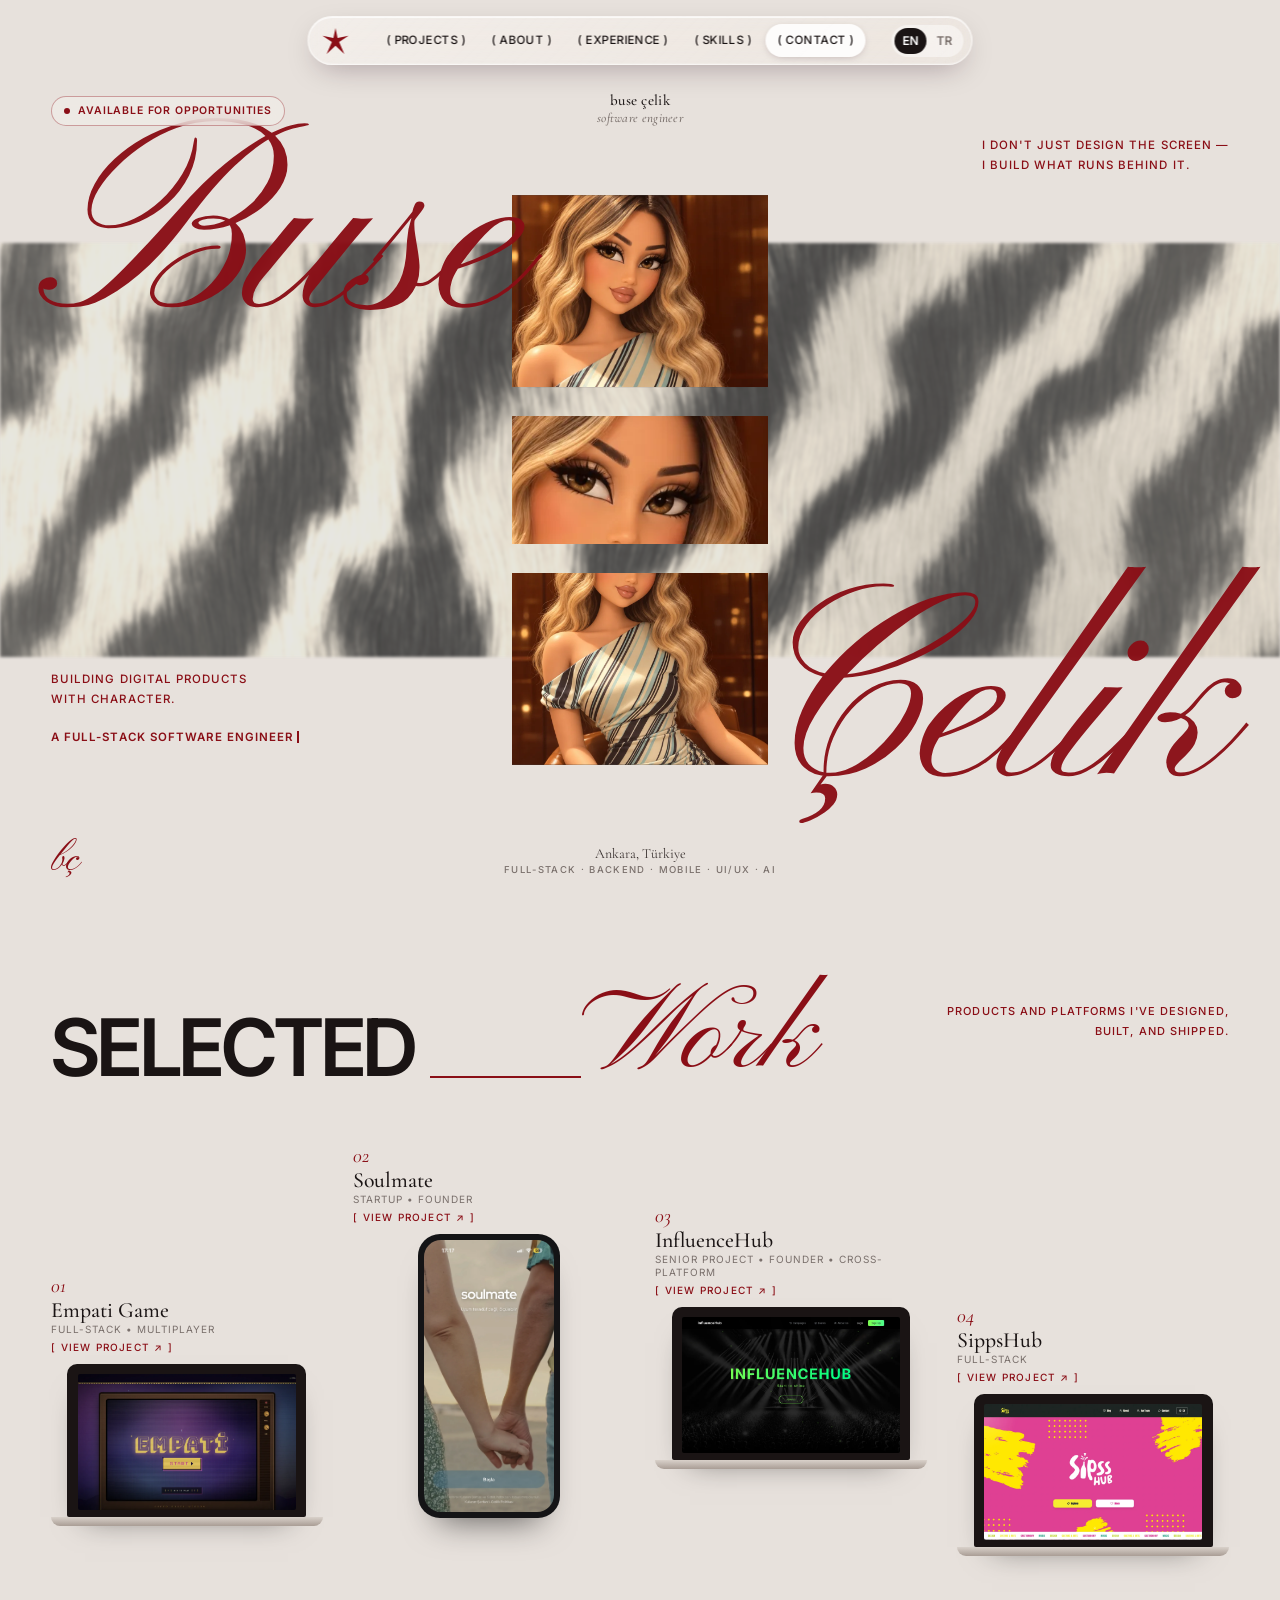
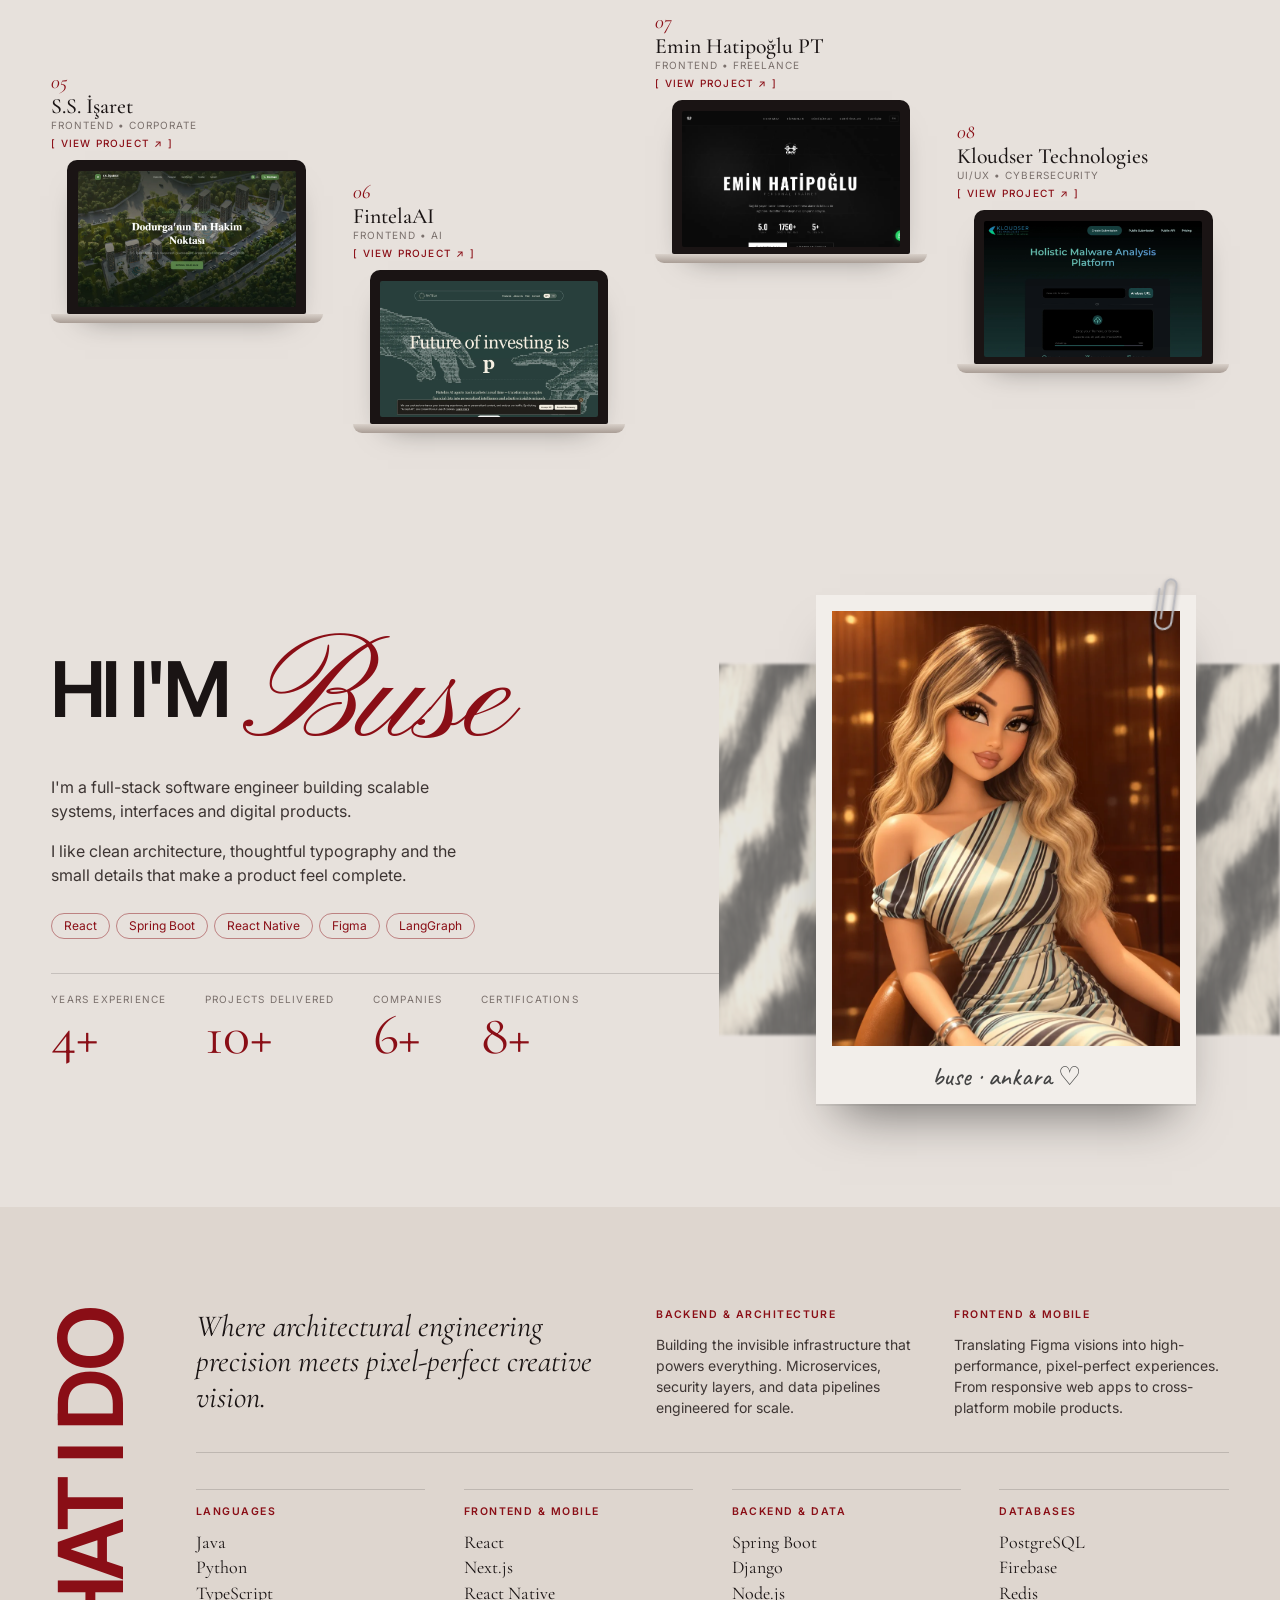
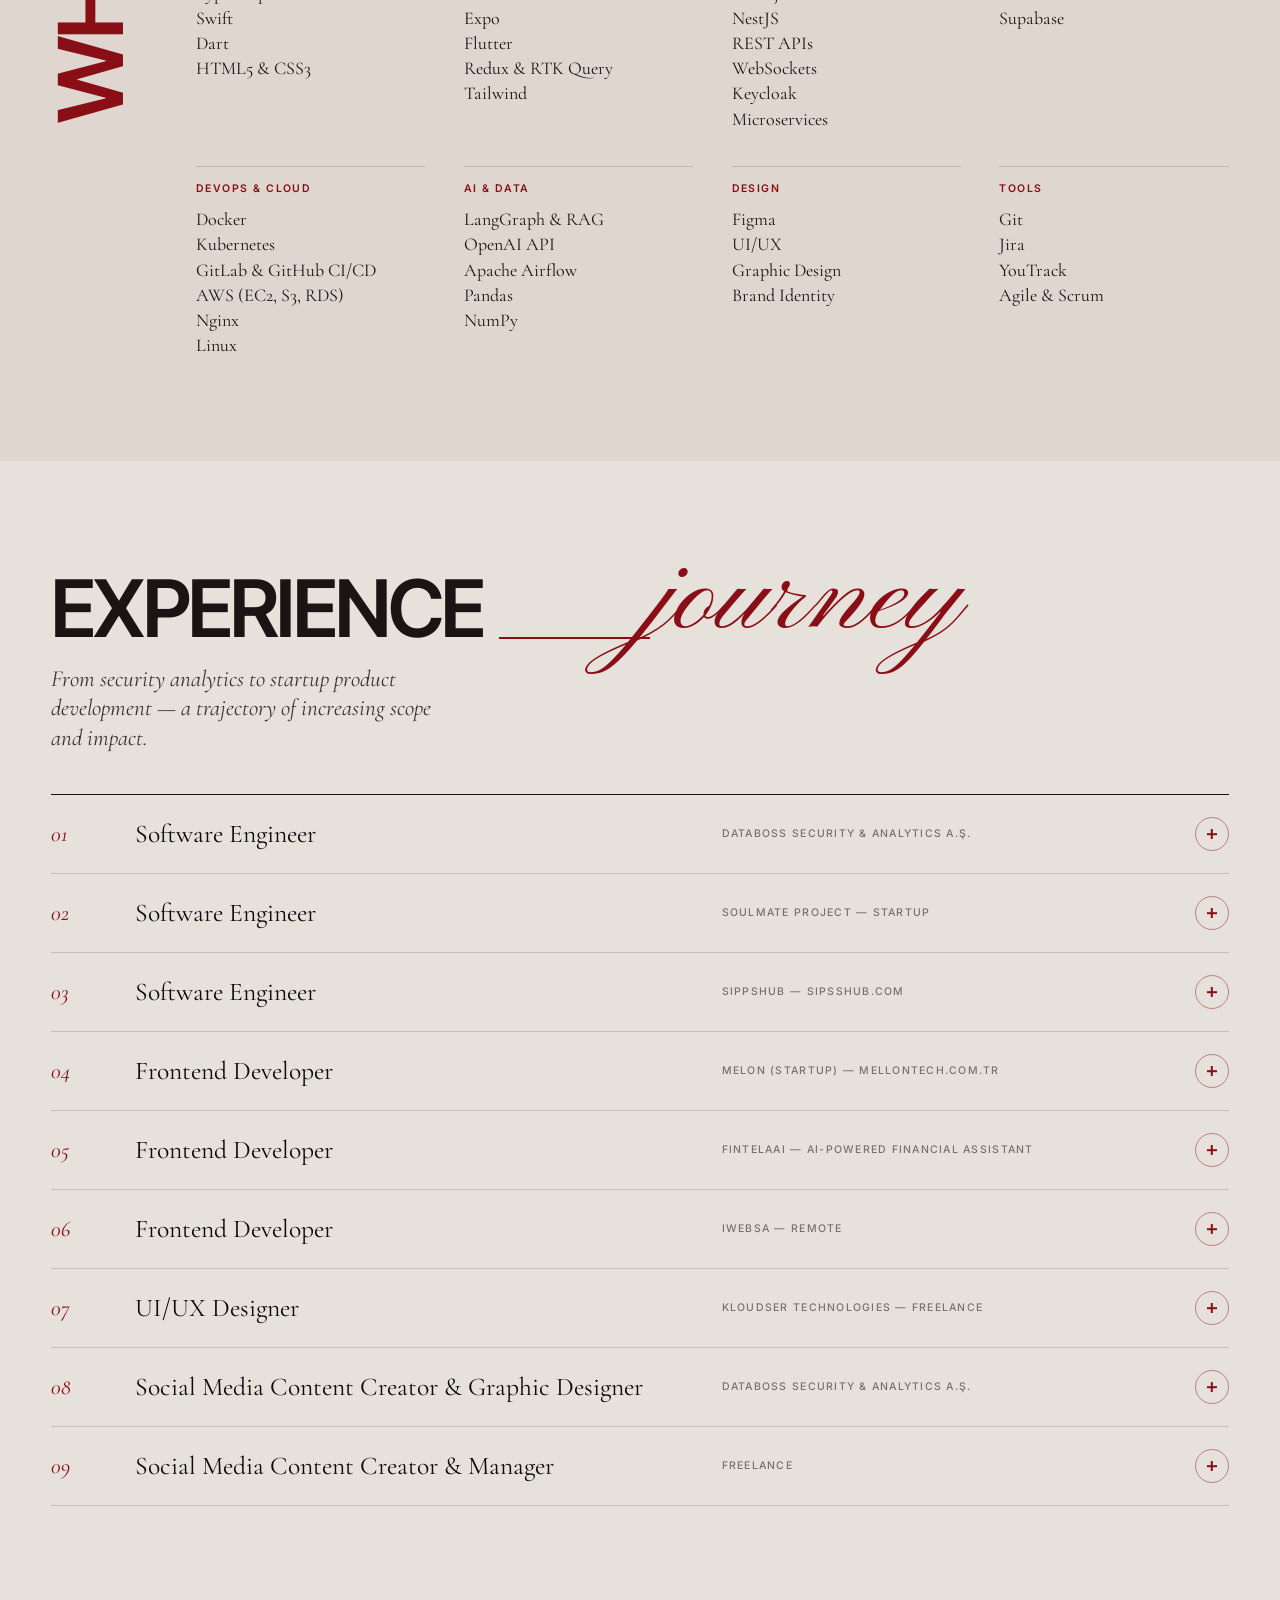
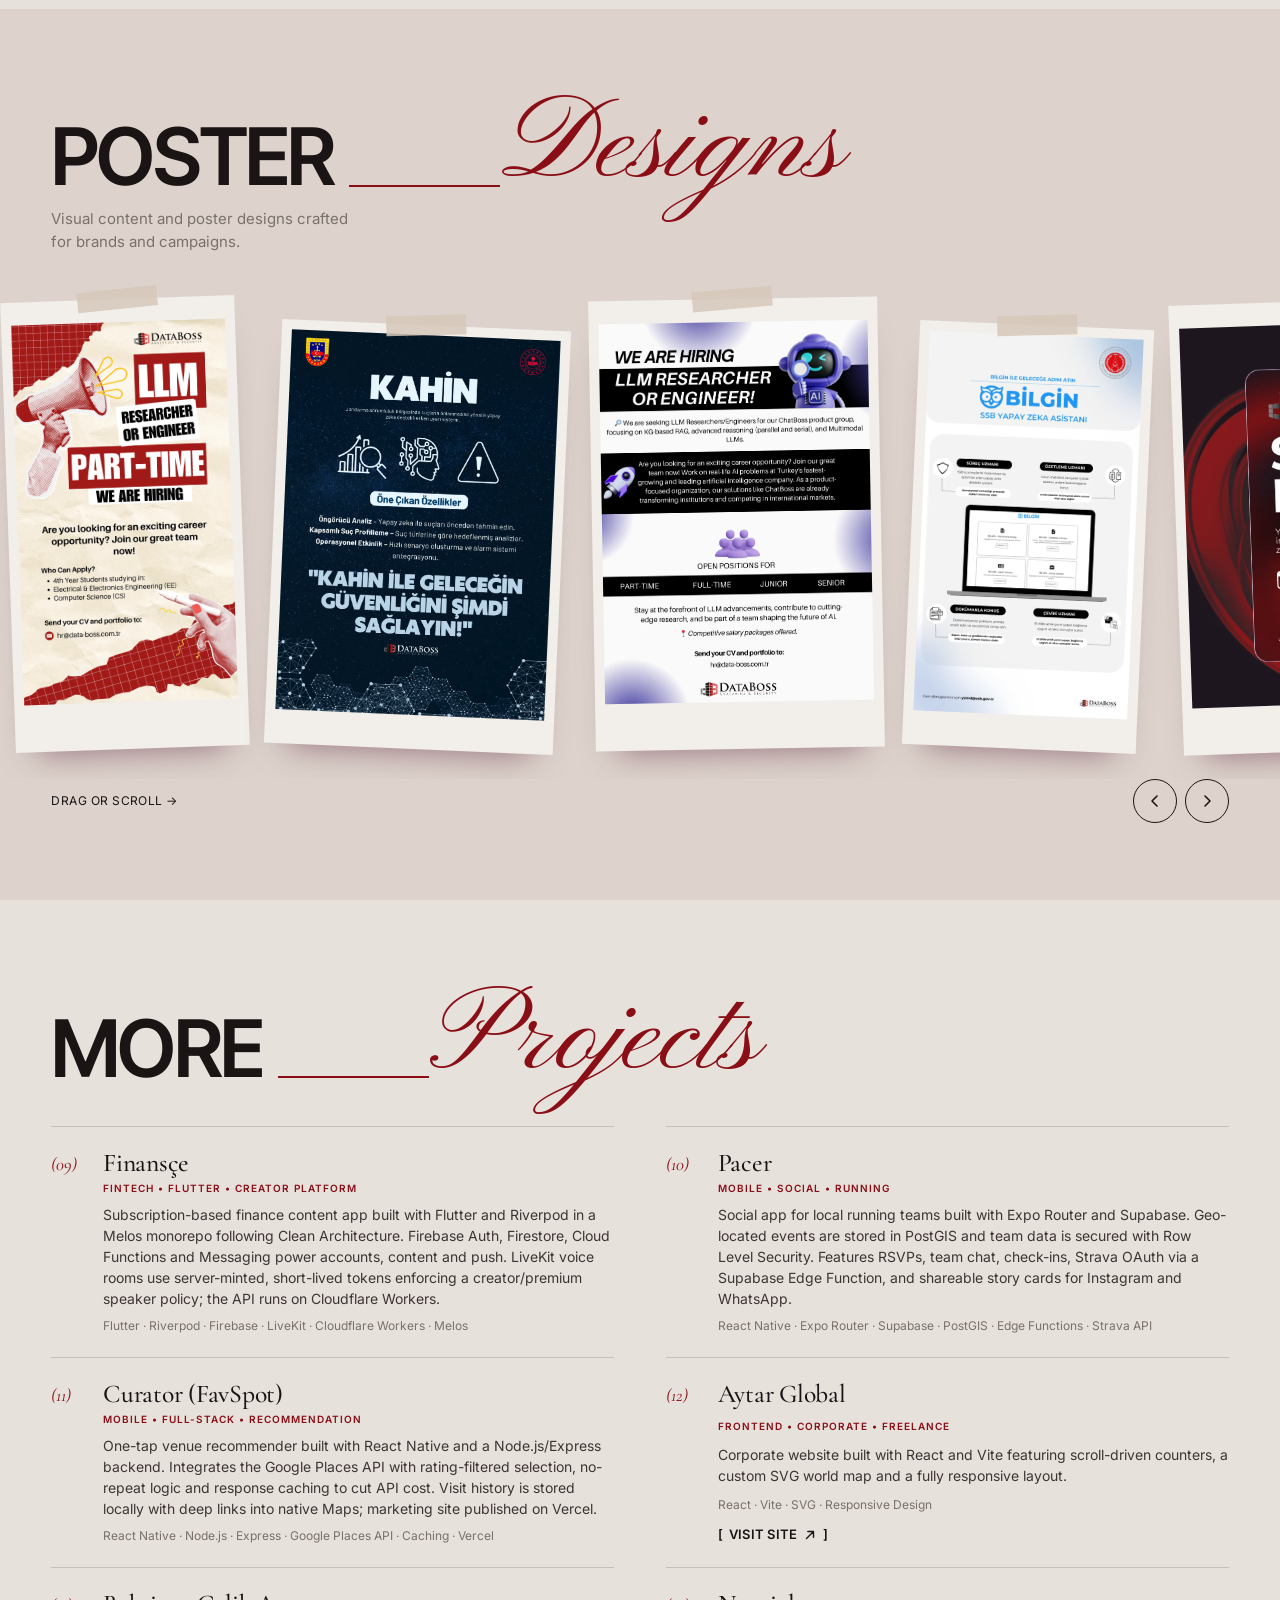
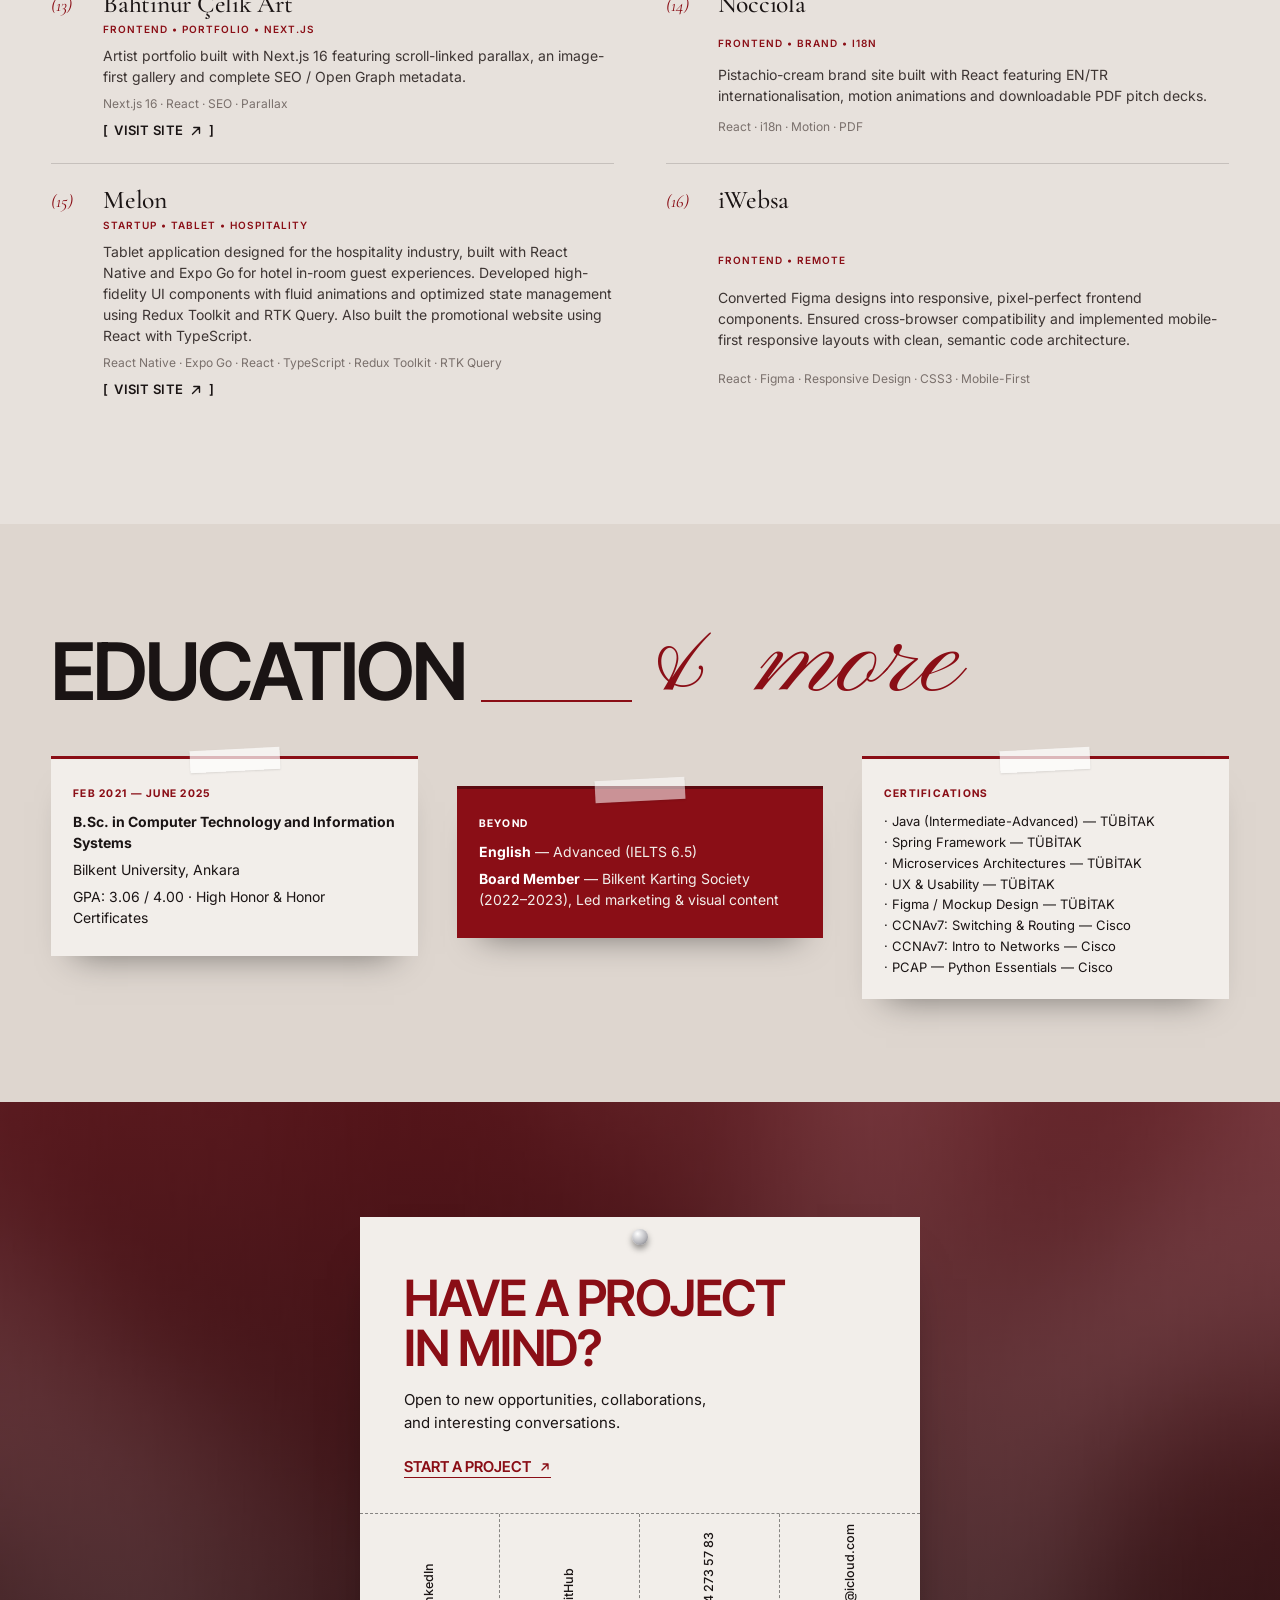
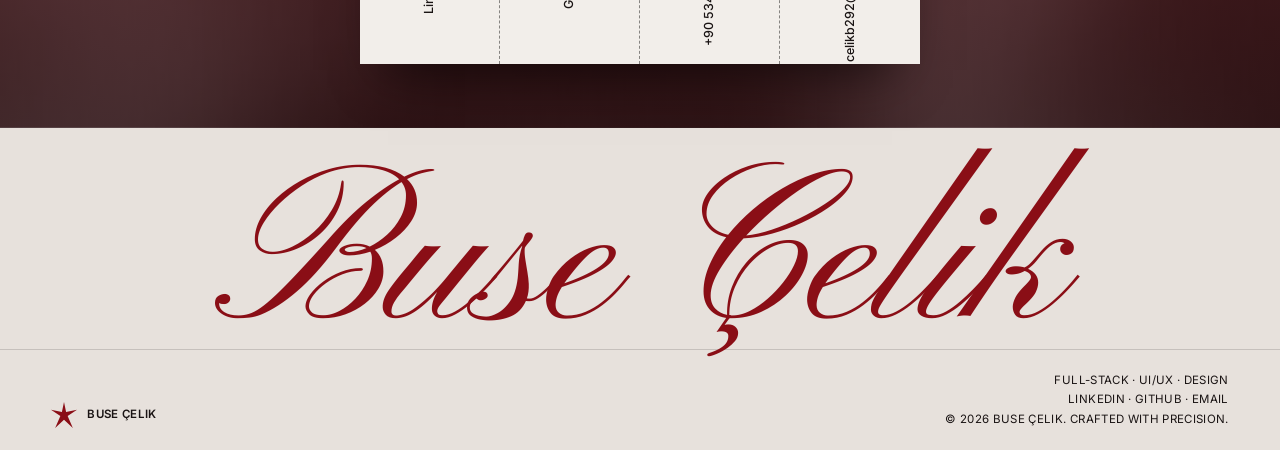
==== commit 754b3e24: "Carry the burgundy editorial style through every section Serif project names, script accents in titl" ====
--- a/index.html
+++ b/index.html
@@ -9,7 +9,7 @@
   <link rel="preconnect" href="https://fonts.googleapis.com" />
   <link rel="preconnect" href="https://fonts.gstatic.com" crossorigin />
   <link href="https://fonts.googleapis.com/css2?family=Inter:wght@400;500;600&family=Inter+Tight:wght@500;600;700&family=Pinyon+Script&family=Caveat:wght@500&family=Cormorant+Garamond:ital,wght@0,400;0,500;1,400&display=swap" rel="stylesheet" />
-  <link rel="stylesheet" href="style.css?v=10" />
+  <link rel="stylesheet" href="style.css?v=11" />
   <script>document.documentElement.classList.add('js');</script>
 </head>
 <body>
@@ -67,6 +67,7 @@
     <!-- ========== SELECTED WORK ========== -->
     <section class="work" id="work">
       <h2 class="title reveal"><span data-i18n="work.selected">Selected</span> <span class="title__blank" aria-hidden="true"></span> <span data-i18n="work.word">Work</span></h2>
+      <p class="sidenote reveal" data-i18n="proj.desc">Products and platforms I've designed, built, and shipped.</p>
       <div class="pcards">
         <article class="pcard reveal" style="--y:150px">
           <button type="button" class="pcard__btn" data-open="p0" aria-haspopup="dialog">
@@ -245,15 +246,15 @@
           </div>
         </article>
       </div>
-      <div class="burst" aria-hidden="true"><svg viewBox="0 0 100 100" aria-hidden="true"><path d="M50 0 58 38 100 30 64 54 84 100 50 68 16 100 36 54 0 30 42 38Z"/></svg></div>
     </section>
 
     <!-- ========== ABOUT: steel ========== -->
-    <section class="about tex tex--steel" id="about">
+    <section class="about" id="about">
+      <div class="band" aria-hidden="true"></div>
       <div class="about__left">
         <h2 class="about__hi">
           <span data-i18n="about.hi">Hi I'm</span>
-          <span class="beads" aria-label="Buse"><i>B</i><i>U</i><i>S</i><i>E</i></span>
+          <span class="about__script">Buse</span>
         </h2>
         <p class="about__p" data-i18n="about.p1">I'm a full-stack software engineer building scalable systems, interfaces and digital products.</p>
         <p class="about__p" data-i18n="about.p2">I like clean architecture, thoughtful typography and the small details that make a product feel complete.</p>
@@ -273,7 +274,7 @@
     </section>
 
     <!-- ========== WHAT I DO: paper ========== -->
-    <section class="whatido tex tex--paper" id="skills">
+    <section class="whatido" id="skills">
       <h2 class="whatido__title" data-i18n="skills.title2">What I do</h2>
       <div class="whatido__intro">
         <p class="whatido__lead" data-i18n="about.desc">Where architectural engineering precision meets pixel-perfect creative vision.</p>
@@ -295,8 +296,8 @@
     </section>
 
     <!-- ========== EXPERIENCE: chrome tiles ========== -->
-    <section class="exp tex tex--chrome" id="experience">
-      <h2 class="keys" data-keys data-i18n="nav.experience">Experience</h2>
+    <section class="exp" id="experience">
+      <h2 class="title reveal"><span data-i18n="nav.experience">Experience</span> <span class="title__blank" aria-hidden="true"></span> <span data-i18n="exp.word">journey</span></h2>
       <p class="exp__desc" data-i18n="exp.desc">From security analytics to startup product development &mdash; a trajectory of increasing scope and impact.</p>
       <div class="jobs">
           <details class="job reveal">
@@ -502,7 +503,6 @@
           <button type="button" class="round" id="postersNext" aria-label="Next"><svg width="16" height="16" viewBox="0 0 16 16" fill="none"><path d="M6 3l5 5-5 5" stroke="currentColor" stroke-width="1.6" stroke-linecap="round" stroke-linejoin="round"/></svg></button>
         </div>
       </div>
-      <span class="sticker-star" aria-hidden="true"><svg viewBox="0 0 100 100" aria-hidden="true"><path d="M50 0 58 38 100 30 64 54 84 100 50 68 16 100 36 54 0 30 42 38Z"/></svg></span>
     </section>
 
     <!-- ========== MORE PROJECTS ========== -->
@@ -588,8 +588,8 @@
     </section>
 
     <!-- ========== EDUCATION ========== -->
-    <section class="edu tex tex--paper" id="education">
-      <h2 class="title"><span data-i18n="nav.education">Education</span></h2>
+    <section class="edu" id="education">
+      <h2 class="title reveal"><span data-i18n="nav.education">Education</span> <span class="title__blank" aria-hidden="true"></span> <span data-i18n="edu.word">&amp; more</span></h2>
       <div class="notes">
         <div class="note reveal">
           <span class="tape" aria-hidden="true"></span>
@@ -630,6 +630,7 @@
   </main>
 
   <!-- ========== FOOTER ========== -->
+  <div class="signature" aria-hidden="true">Buse &Ccedil;elik</div>
   <footer class="footer">
     <a href="#top" class="footer__brand"><span class="footer__star"><svg viewBox="0 0 100 100" aria-hidden="true"><path d="M50 0 58 38 100 30 64 54 84 100 50 68 16 100 36 54 0 30 42 38Z"/></svg></span>Buse &Ccedil;elik</a>
     <div class="footer__right">
@@ -656,7 +657,7 @@
     <img alt="Poster preview" id="lightboxImg" />
   </div>
 
-  <script src="i18n.js?v=10"></script>
-  <script src="script.js?v=10"></script>
+  <script src="i18n.js?v=11"></script>
+  <script src="script.js?v=11"></script>
 </body>
 </html>
--- a/style.css
+++ b/style.css
@@ -576,3 +576,112 @@
 .keys .key { color: var(--red); }
 .hero__name, .title > span:last-child:not(:first-child) { text-rendering: optimizeLegibility; }
 ::selection { background: var(--red); color: var(--paper); }
+
+/* ============================================================
+   EDITORIAL SECTIONS
+   ============================================================ */
+.sidenote {
+  position: absolute; right: var(--pad); top: clamp(64px, 8vw, 116px);
+  max-width: 300px; text-align: right;
+  font: 500 11px/1.8 var(--f-body); letter-spacing: .1em; text-transform: uppercase; color: var(--red);
+}
+
+/* --- selected work --- */
+.pcard__num { font: italic 400 20px/1 var(--f-serif); color: var(--red); }
+.pcard__name { font: 500 clamp(20px, 1.7vw, 25px)/1.05 var(--f-serif); text-transform: none; letter-spacing: 0; margin-top: 2px; }
+.pcard__cat { font-size: 10px; text-transform: uppercase; letter-spacing: .1em; color: var(--mute); }
+.pcard__view { color: var(--red); letter-spacing: .12em; font-size: 10px; margin-top: 4px; }
+.dev__screen { background: #1a1414; }
+.dev__base { background: linear-gradient(#d9d1ca, #a99d95); }
+
+/* --- shared soft band --- */
+.band {
+  position: absolute; left: 0; right: 0; top: 24%; height: 52%; z-index: -1;
+  background: url("assets/tex/fur.webp") center / cover;
+  filter: grayscale(1) sepia(.35) contrast(.62) brightness(1.12) blur(1.5px);
+}
+
+/* --- about --- */
+.about { position: relative; isolation: isolate; background: var(--page); }
+.about .band { left: 50%; opacity: .75; }
+.about__left { background: var(--page); padding: 10px 0; }
+.about__hi { gap: 0 .2em; }
+.about__script { font: 400 1.9em/.6 var(--f-script); color: var(--red); text-transform: none; letter-spacing: 0; padding-top: .15em; }
+.about__p { color: var(--ink-2); }
+.chips--line li { border-color: rgba(138, 14, 22, .45); color: var(--red); }
+.stats { border-top-color: var(--line); }
+.stats dt { font-size: 10px; letter-spacing: .12em; color: var(--mute); }
+.stats dd { font: 400 clamp(40px, 4.4vw, 62px)/1 var(--f-serif); color: var(--red); letter-spacing: -.01em; }
+.polaroid { z-index: 1; }
+
+/* --- what I do --- */
+.whatido { background: #ded6cf; }
+.whatido__intro { border-bottom-color: var(--line); }
+.whatido__lead { font: italic 400 clamp(24px, 2.4vw, 34px)/1.15 var(--f-serif); letter-spacing: 0; }
+.whatido__pair h3, .do h3 { font: 600 10.5px/1.2 var(--f-body); letter-spacing: .14em; color: var(--red); margin-bottom: 12px; }
+.do { border-top: 1px solid var(--line); padding-top: 16px; }
+.do ul li { font: 400 18px/1.4 var(--f-serif); }
+.do ul li::before { content: ""; }
+
+/* --- experience: editorial list --- */
+.exp { background: var(--page); }
+.exp .title { margin-bottom: 8px; }
+.exp__desc { font: italic 400 clamp(19px, 1.8vw, 24px)/1.3 var(--f-serif); color: var(--ink-2); margin: 18px 0 40px; }
+.jobs { display: block; border-top: 1px solid var(--ink); }
+.jobs .job { margin: 0 !important; border-bottom: 1px solid var(--line); }
+.jobs .job::after { display: none; }
+.job__row { grid-template-columns: 64px 1.25fr 1fr 34px; align-items: center; gap: 10px 20px; padding: 22px 0; }
+.job__num { grid-row: auto; width: auto; height: auto; background: none !important; color: var(--red) !important; font: italic 400 22px/1 var(--f-serif); place-items: start; }
+.job__role { font: 400 clamp(20px, 2vw, 28px)/1.1 var(--f-serif); text-transform: none; }
+.job__role::before { content: none; }
+.job__company { grid-column: auto; font-size: 10.5px; letter-spacing: .12em; text-transform: uppercase; color: var(--mute); font-weight: 500; }
+.job__toggle { grid-row: auto; grid-column: auto; width: 34px; height: 34px; background: transparent !important; border: 1px solid rgba(138, 14, 22, .45); }
+.job__toggle::before, .job__toggle::after { background: var(--red); }
+.job__row:hover .job__role { color: var(--red); }
+.job__body { margin: 0 0 28px 84px; background: none; box-shadow: none; padding: 0; }
+.job__body::before { content: none; }
+.job__list { columns: 2; column-gap: 44px; display: block; }
+.job__list li { break-inside: avoid; margin-bottom: 10px; }
+.tags li { background: transparent; border: 1px solid var(--line); }
+
+/* --- posters --- */
+.posters-sec { background: #ddd3cc; }
+
+/* --- more projects --- */
+.index__row { border-top-color: var(--line); }
+.index__num { font: italic 400 18px/1 var(--f-serif); color: var(--red); padding-top: 6px; }
+.index__title { font: 500 clamp(22px, 2vw, 28px)/1.1 var(--f-serif); text-transform: none; }
+.index__badge { background: transparent; padding: 0; color: var(--red); text-transform: uppercase; letter-spacing: .1em; font-size: 10px; }
+
+/* --- education --- */
+.edu { background: #ded6cf; }
+.note { border-top: 3px solid var(--red); }
+.note--pink { border-top-color: var(--red-deep); }
+.note__k { color: var(--red); letter-spacing: .12em; font-size: 10.5px; }
+.note--pink .note__k { color: #fff; }
+
+/* --- signature + footer --- */
+.signature {
+  background: var(--page); color: var(--red);
+  font: 400 clamp(90px, 17vw, 300px)/1 var(--f-script);
+  text-align: center; white-space: nowrap; overflow: hidden;
+  padding: 30px 0 0; margin-bottom: -.12em;
+}
+.footer { background: var(--page); border-top: 1px solid var(--line); }
+.footer__star { color: var(--red); }
+
+@media (max-width: 1080px) {
+  .job__row { grid-template-columns: 48px 1fr 34px; }
+  .job__company { grid-column: 2; grid-row: 2; }
+  .job__toggle { grid-column: 3; grid-row: 1 / 3; }
+  .job__body { margin-left: 68px; }
+  .job__list { columns: 1; }
+}
+@media (max-width: 760px) {
+  .sidenote { position: static; text-align: left; margin-top: 18px; font-size: 10px; }
+  .about .band { left: 0; top: auto; bottom: 6%; height: 40%; }
+  .jobs .job:nth-child(even) { margin-left: 0 !important; }
+  .job__row { grid-template-columns: 34px 1fr 30px; gap: 4px 10px; }
+  .job__body { margin-left: 44px; }
+  .job__toggle { width: 30px; height: 30px; }
+}
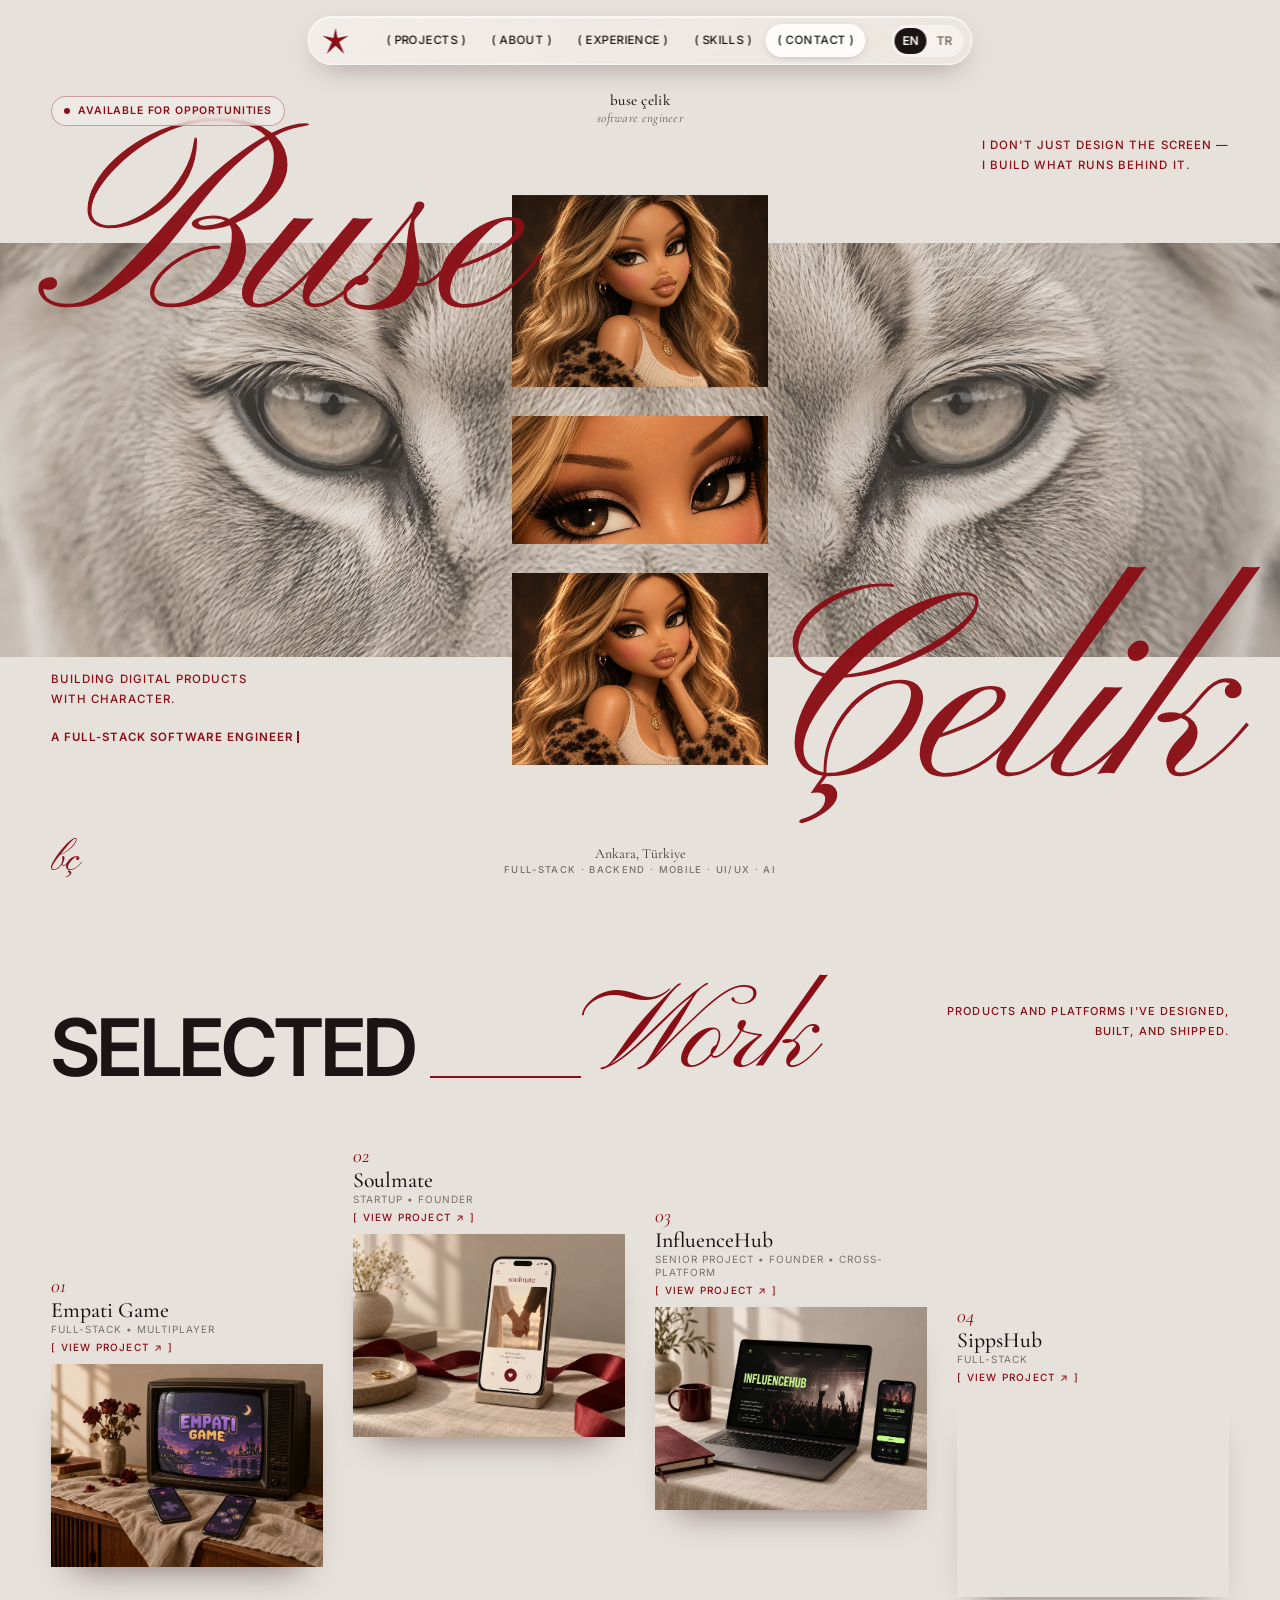
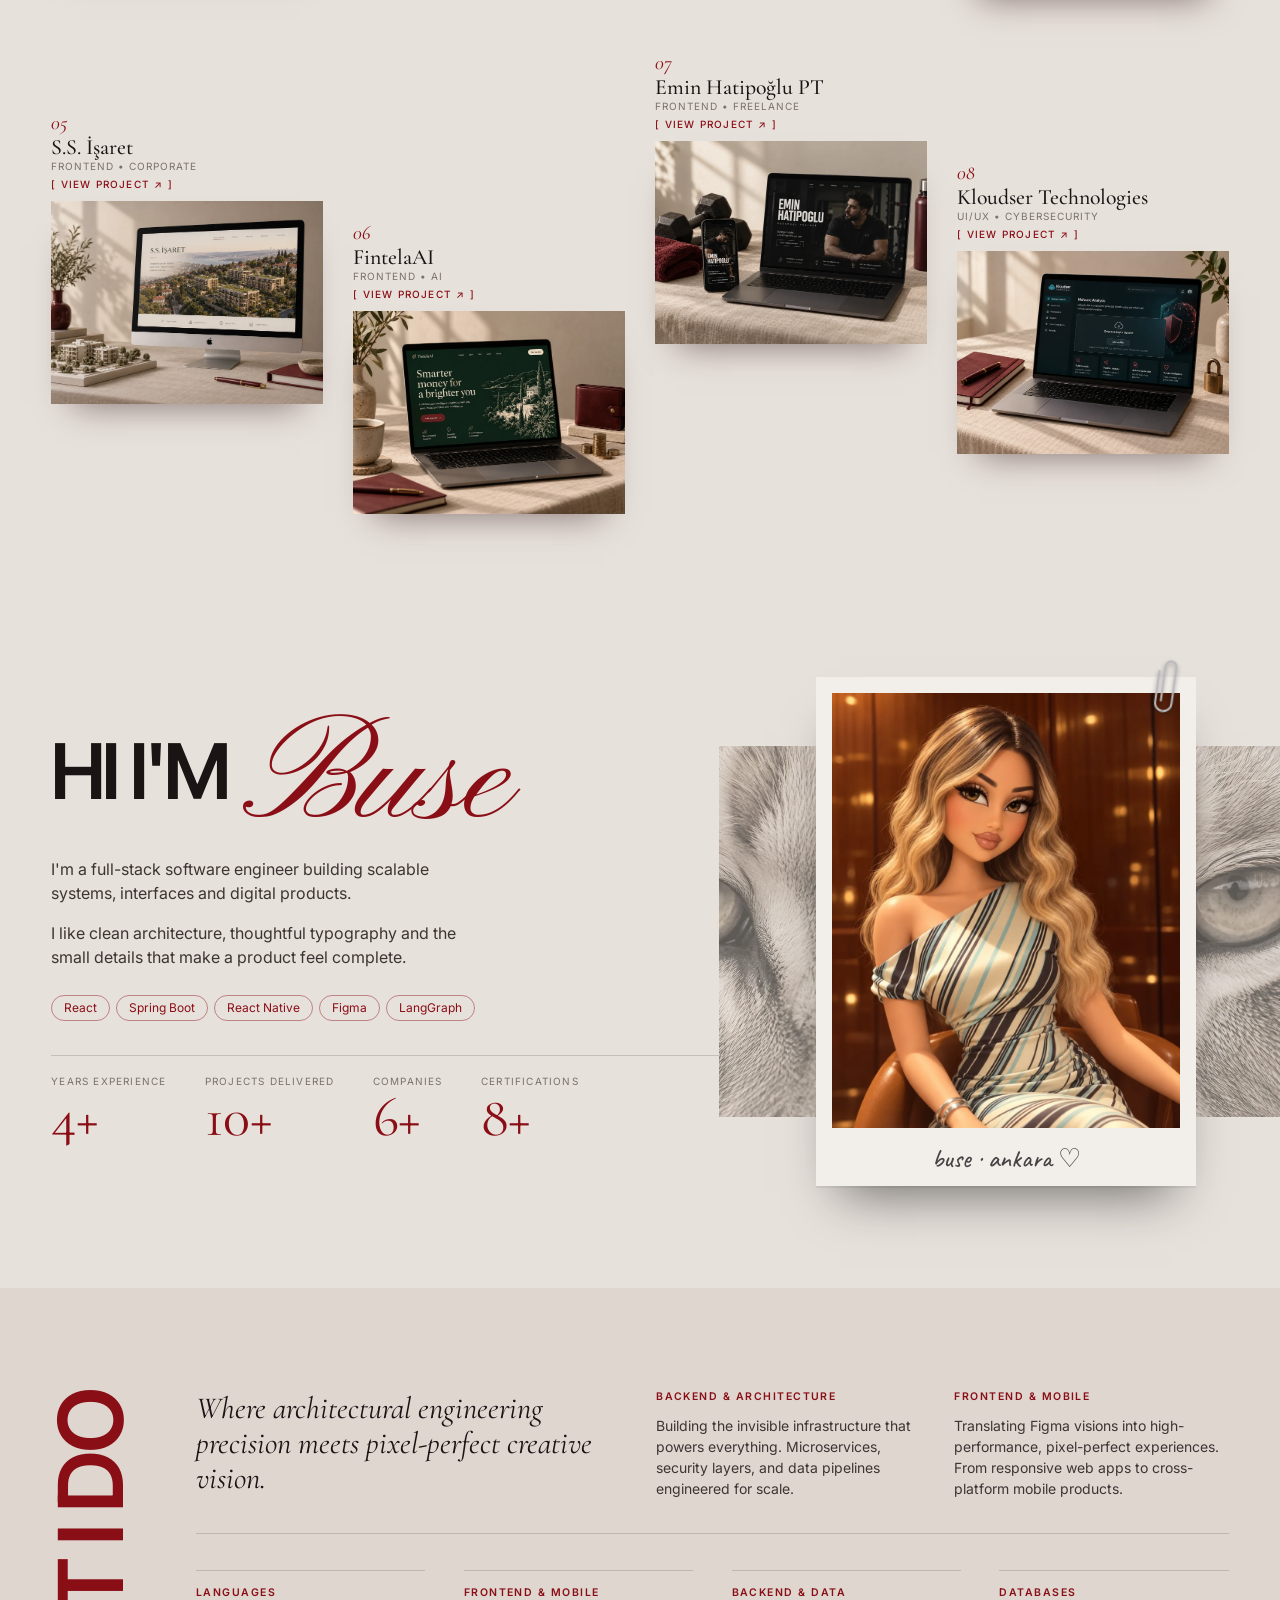
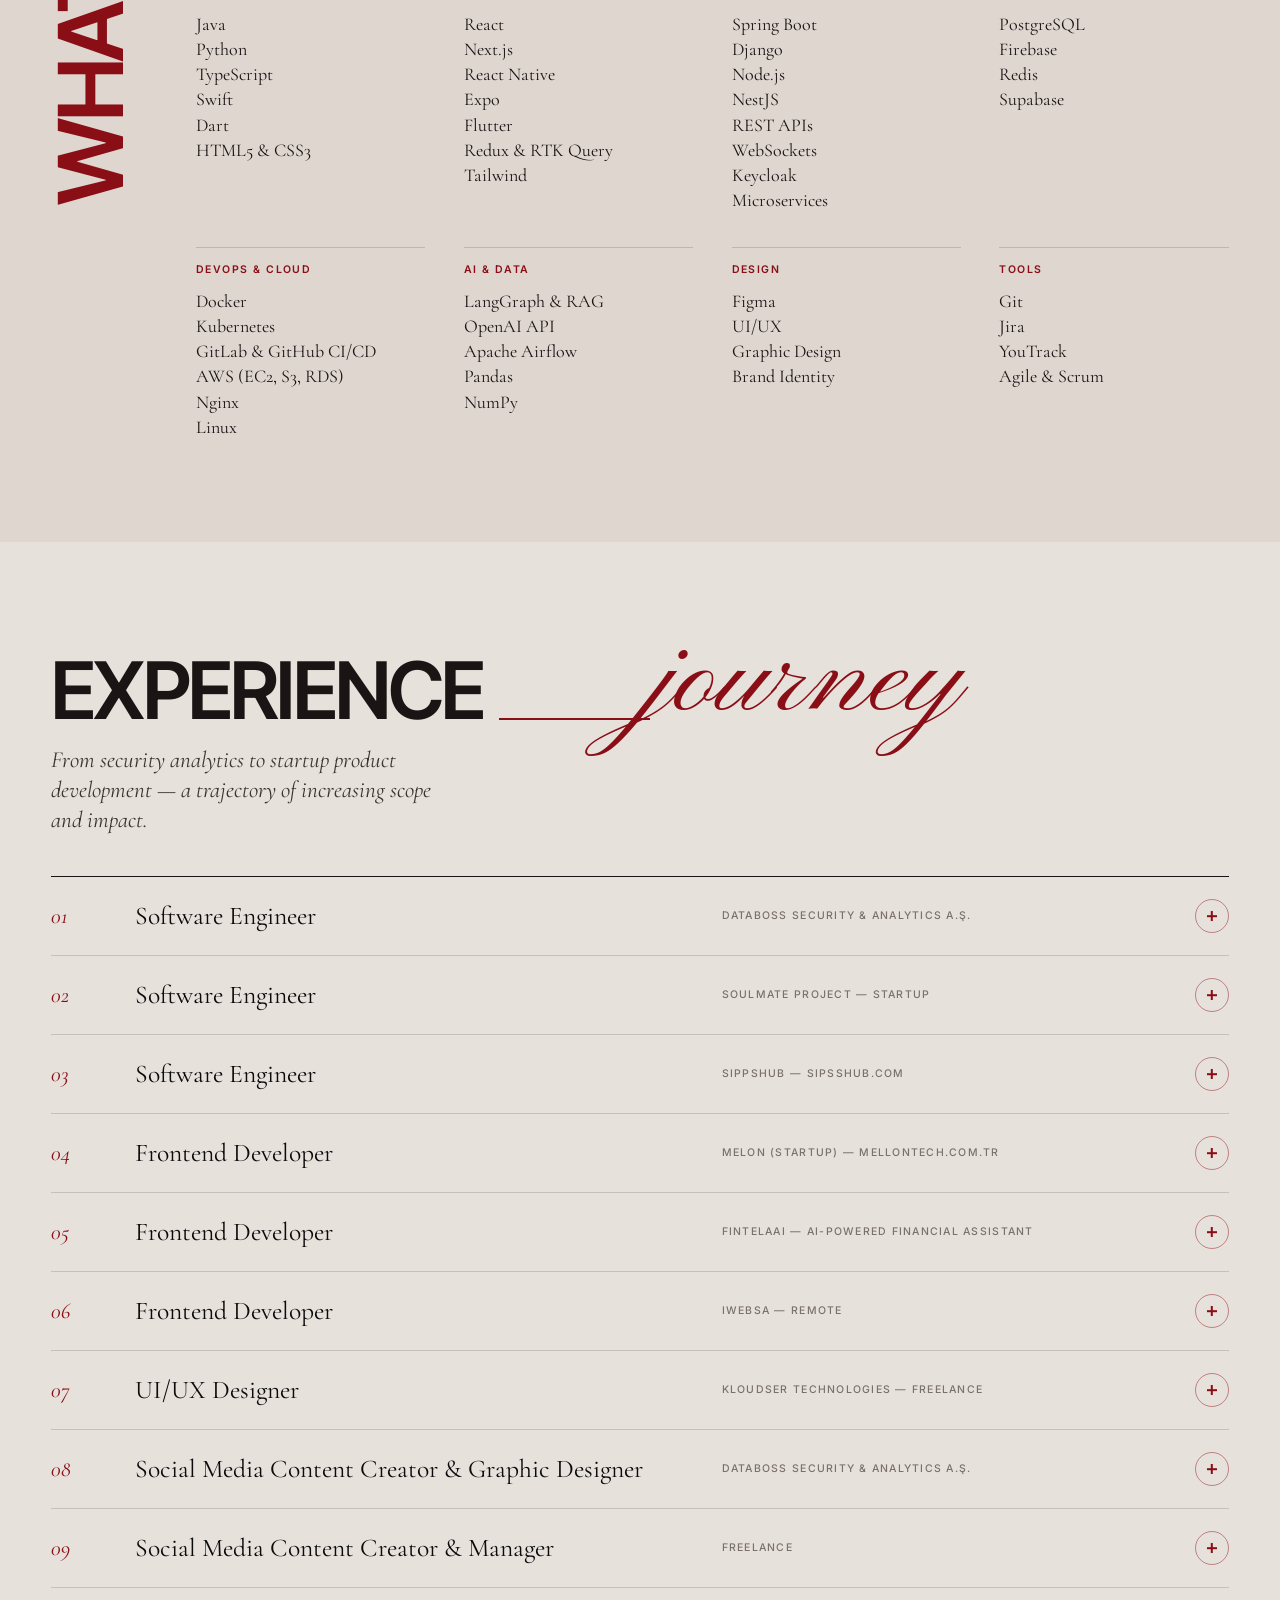
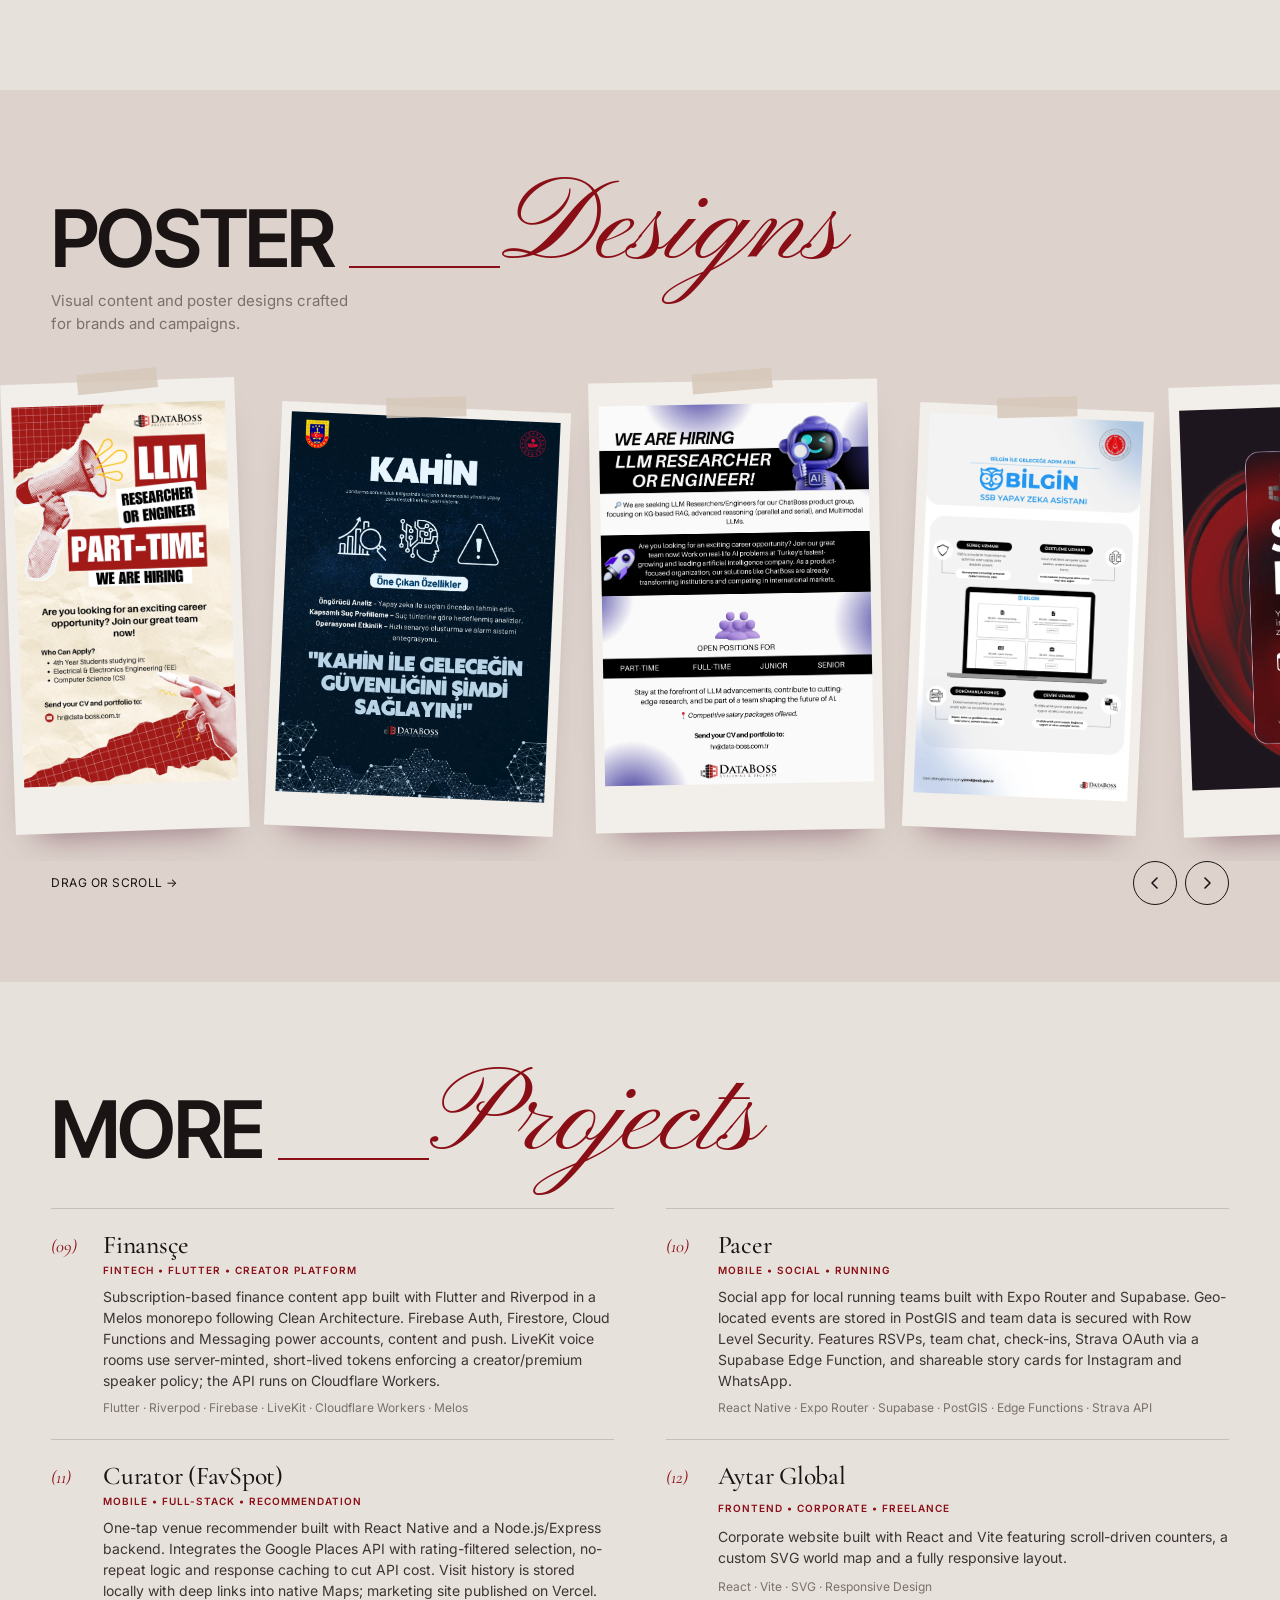
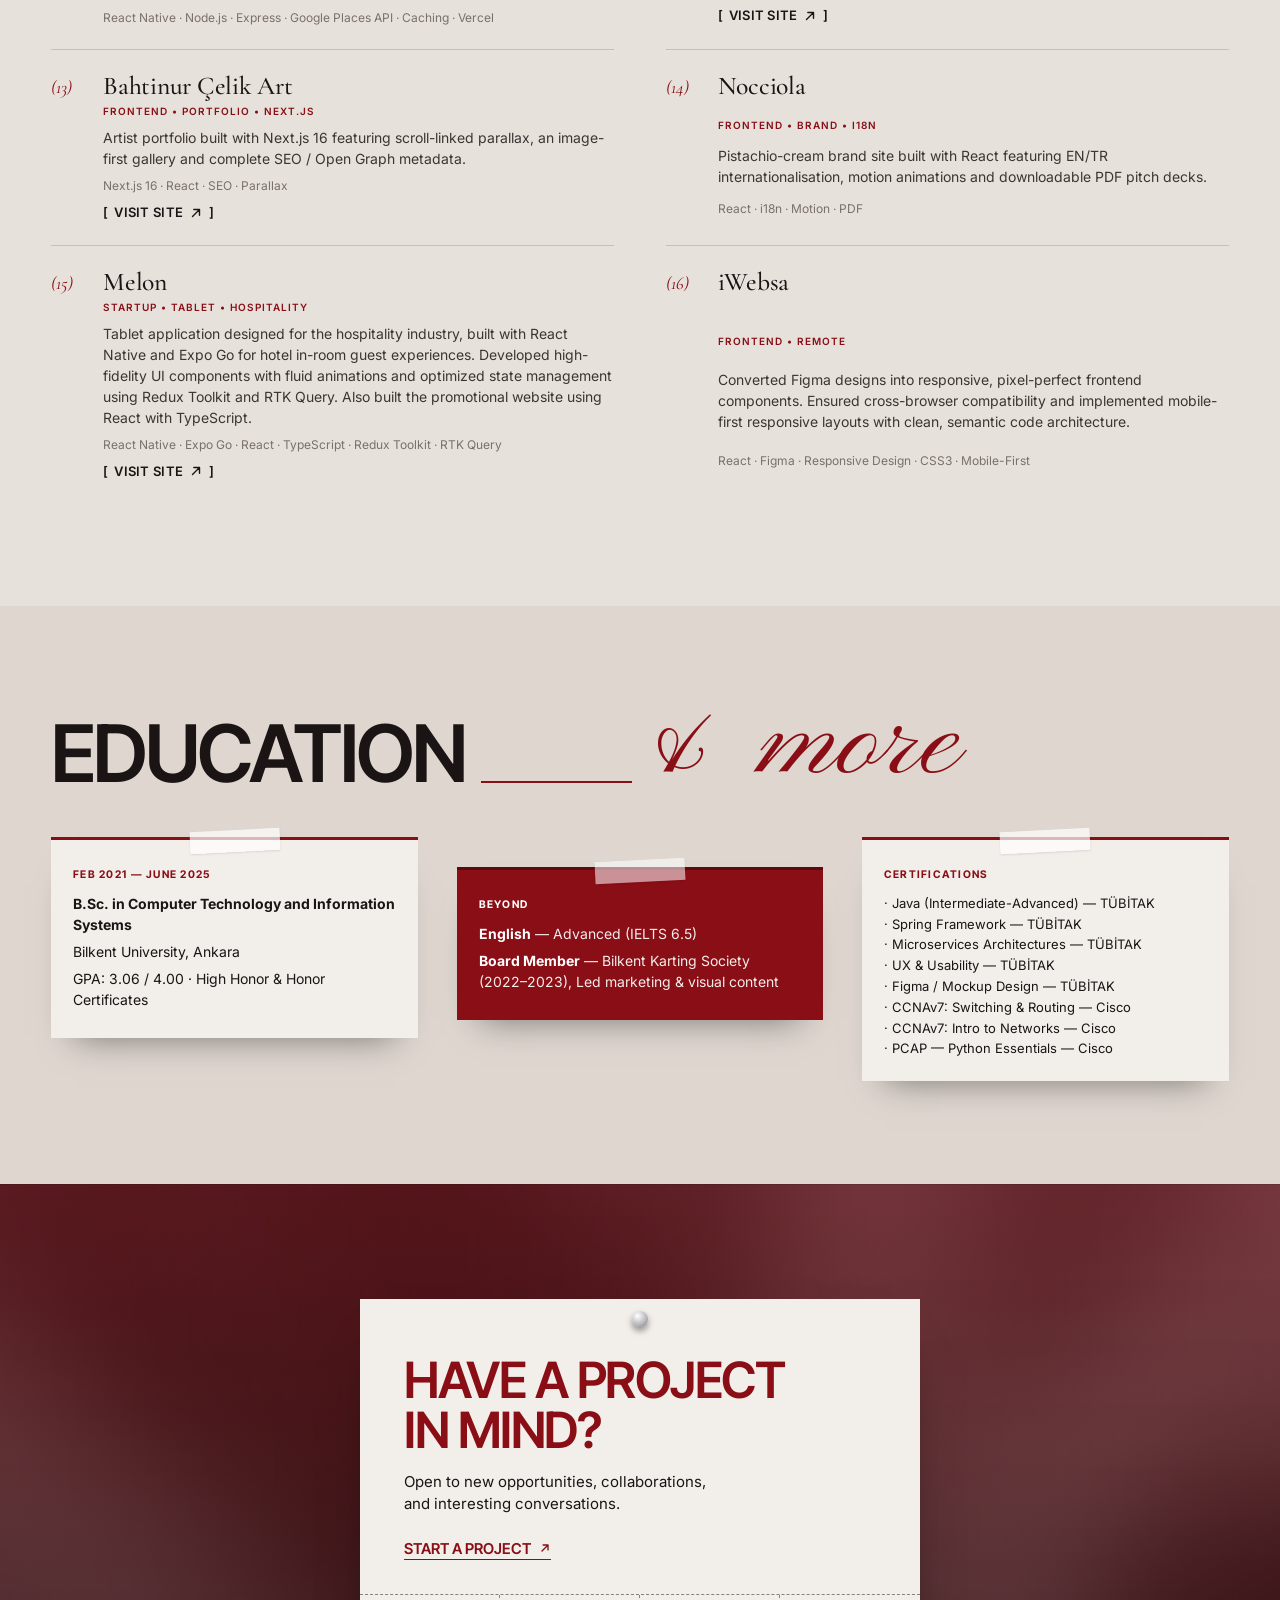
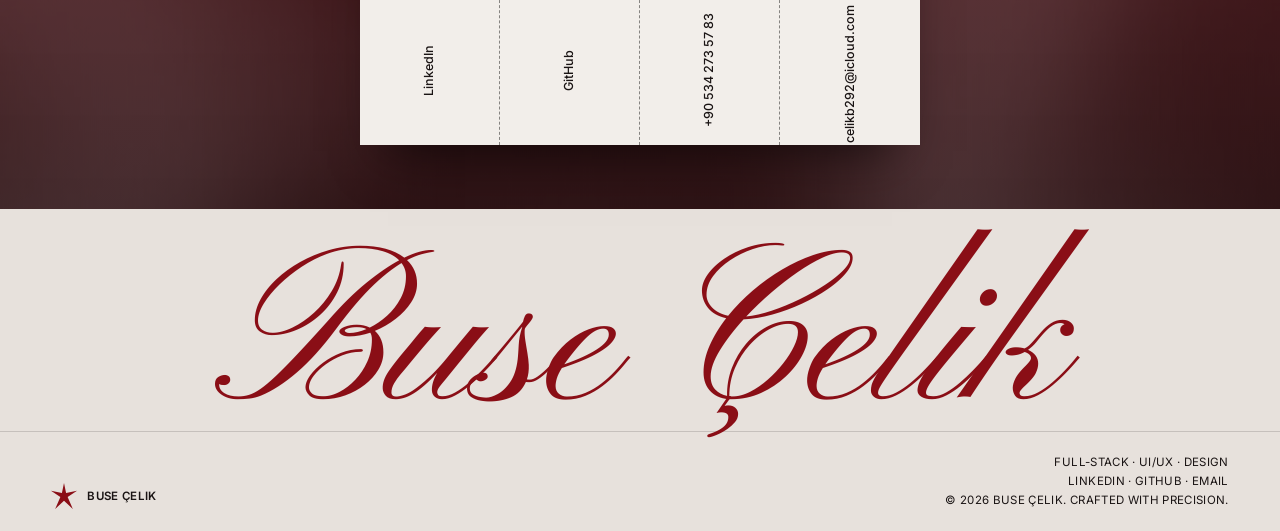
==== commit 1c7a2c50: "Use the new photos: lioness eye band, three hero frames and project shots Co-Authored-By: Claude Opu" ====
--- a/index.html
+++ b/index.html
@@ -9,7 +9,7 @@
   <link rel="preconnect" href="https://fonts.googleapis.com" />
   <link rel="preconnect" href="https://fonts.gstatic.com" crossorigin />
   <link href="https://fonts.googleapis.com/css2?family=Inter:wght@400;500;600&family=Inter+Tight:wght@500;600;700&family=Pinyon+Script&family=Caveat:wght@500&family=Cormorant+Garamond:ital,wght@0,400;0,500;1,400&display=swap" rel="stylesheet" />
-  <link rel="stylesheet" href="style.css?v=11" />
+  <link rel="stylesheet" href="style.css?v=12" />
   <script>document.documentElement.classList.add('js');</script>
 </head>
 <body>
@@ -43,9 +43,9 @@
       <p class="hero__label"><span>buse &ccedil;elik</span><span data-i18n="hero.label">software engineer</span></p>
 
       <div class="hero__frames" aria-hidden="true">
-        <figure class="frame frame--a"><img src="assets/buse.webp" alt="" width="900" height="1200" /></figure>
-        <figure class="frame frame--b"><img src="assets/buse.webp" alt="" width="900" height="1200" /></figure>
-        <figure class="frame frame--c"><img src="assets/buse.webp" alt="" width="900" height="1200" /></figure>
+        <figure class="frame frame--a"><img src="assets/photo/kare-1.webp" alt="" width="1000" height="1000" /></figure>
+        <figure class="frame frame--b"><img src="assets/photo/kare-2.webp" alt="" width="1000" height="1000" /></figure>
+        <figure class="frame frame--c"><img src="assets/photo/kare-3.webp" alt="" width="1000" height="1000" /></figure>
       </div>
 
       <h1 class="hero__name" aria-label="Buse Çelik">
@@ -77,10 +77,10 @@
               <span class="pcard__cat" data-i18n="proj.empati.badge">Full-Stack &bull; Multiplayer</span>
               <span class="pcard__view">[ <span data-i18n="work.view">View project</span> &#8599; ]</span>
             </span>
-            <span class="pcard__media"><div class="dev dev--laptop"><div class="dev__screen"><img loading="lazy" decoding="async" src="assets/empatigame-screen.webp" alt="Empati Game" width="1600" height="813" /></div><div class="dev__base"></div></div></span>
+            <span class="pcard__media"><img class="pcard__photo" loading="lazy" decoding="async" src="assets/photo/proje-1.webp" alt="Empati Game" width="1448" height="1086" /></span>
           </button>
           <div class="pdetail" id="p0" hidden>
-            <div class="pdetail__gallery"><img loading="lazy" decoding="async" src="assets/empatigame-screen.webp" alt="" width="1600" height="813" /><img loading="lazy" decoding="async" src="assets/empatigame-screenshot.webp" alt="" width="1600" height="808" /></div>
+            <div class="pdetail__gallery"><img loading="lazy" decoding="async" src="assets/photo/proje-1.webp" alt="" width="1448" height="1086" /><img loading="lazy" decoding="async" src="assets/empatigame-screen.webp" alt="" width="1600" height="813" /><img loading="lazy" decoding="async" src="assets/empatigame-screenshot.webp" alt="" width="1600" height="808" /></div>
             <div class="pdetail__text">
               <span class="pdetail__num">01 &mdash; empatigame.app</span>
               <h3 class="pdetail__title">Empati Game</h3>
@@ -99,10 +99,10 @@
               <span class="pcard__cat" data-i18n="proj.soulmate.badge">Startup &bull; Founder</span>
               <span class="pcard__view">[ <span data-i18n="work.view">View project</span> &#8599; ]</span>
             </span>
-            <span class="pcard__media"><div class="dev dev--phone"><img loading="lazy" decoding="async" src="assets/soulmate.webp" alt="Soulmate" width="1206" height="2622" /></div></span>
+            <span class="pcard__media"><img class="pcard__photo" loading="lazy" decoding="async" src="assets/photo/proje-2.webp" alt="Soulmate" width="1448" height="1086" /></span>
           </button>
           <div class="pdetail" id="p1" hidden>
-            <div class="pdetail__gallery"><img loading="lazy" decoding="async" src="assets/soulmate.webp" alt="" width="1206" height="2622" /></div>
+            <div class="pdetail__gallery"><img loading="lazy" decoding="async" src="assets/photo/proje-2.webp" alt="" width="1448" height="1086" /><img loading="lazy" decoding="async" src="assets/soulmate.webp" alt="" width="1206" height="2622" /></div>
             <div class="pdetail__text">
               <span class="pdetail__num">02 &mdash; iOS · Android</span>
               <h3 class="pdetail__title">Soulmate</h3>
@@ -121,10 +121,10 @@
               <span class="pcard__cat" data-i18n="proj.influence.badge">Senior Project &bull; Founder &bull; Cross-Platform</span>
               <span class="pcard__view">[ <span data-i18n="work.view">View project</span> &#8599; ]</span>
             </span>
-            <span class="pcard__media"><div class="dev dev--laptop"><div class="dev__screen"><img loading="lazy" decoding="async" src="assets/influencehub.webp" alt="InfluenceHub" width="1440" height="900" /></div><div class="dev__base"></div></div></span>
+            <span class="pcard__media"><img class="pcard__photo" loading="lazy" decoding="async" src="assets/photo/proje-3.webp" alt="InfluenceHub" width="1448" height="1086" /></span>
           </button>
           <div class="pdetail" id="p2" hidden>
-            <div class="pdetail__gallery"><img loading="lazy" decoding="async" src="assets/influencehub.webp" alt="" width="1440" height="900" /><img loading="lazy" decoding="async" src="assets/influencehub-mobile.webp" alt="" width="842" height="1554" /></div>
+            <div class="pdetail__gallery"><img loading="lazy" decoding="async" src="assets/photo/proje-3.webp" alt="" width="1448" height="1086" /><img loading="lazy" decoding="async" src="assets/influencehub.webp" alt="" width="1440" height="900" /><img loading="lazy" decoding="async" src="assets/influencehub-mobile.webp" alt="" width="842" height="1554" /></div>
             <div class="pdetail__text">
               <span class="pdetail__num">03 &mdash; influencehub.club</span>
               <h3 class="pdetail__title">InfluenceHub</h3>
@@ -143,10 +143,10 @@
               <span class="pcard__cat" data-i18n="proj.sipps.badge">Full-Stack</span>
               <span class="pcard__view">[ <span data-i18n="work.view">View project</span> &#8599; ]</span>
             </span>
-            <span class="pcard__media"><div class="dev dev--laptop"><div class="dev__screen"><img loading="lazy" decoding="async" src="assets/sipsshub.webp" alt="SippsHub" width="1440" height="900" /></div><div class="dev__base"></div></div></span>
+            <span class="pcard__media"><img class="pcard__photo" loading="lazy" decoding="async" src="assets/photo/proje-4.webp" alt="SippsHub" width="1448" height="1086" /></span>
           </button>
           <div class="pdetail" id="p3" hidden>
-            <div class="pdetail__gallery"><img loading="lazy" decoding="async" src="assets/sipsshub.webp" alt="" width="1440" height="900" /></div>
+            <div class="pdetail__gallery"><img loading="lazy" decoding="async" src="assets/photo/proje-4.webp" alt="" width="1448" height="1086" /><img loading="lazy" decoding="async" src="assets/sipsshub.webp" alt="" width="1440" height="900" /></div>
             <div class="pdetail__text">
               <span class="pdetail__num">04 &mdash; sipsshub.com</span>
               <h3 class="pdetail__title">SippsHub</h3>
@@ -165,10 +165,10 @@
               <span class="pcard__cat" data-i18n="proj.isaret.badge">Frontend &bull; Corporate</span>
               <span class="pcard__view">[ <span data-i18n="work.view">View project</span> &#8599; ]</span>
             </span>
-            <span class="pcard__media"><div class="dev dev--laptop"><div class="dev__screen"><img loading="lazy" decoding="async" src="assets/ssisaret.webp" alt="S.S. &#304;&#351;aret" width="1440" height="900" /></div><div class="dev__base"></div></div></span>
+            <span class="pcard__media"><img class="pcard__photo" loading="lazy" decoding="async" src="assets/photo/proje-5.webp" alt="S.S. &#304;&#351;aret" width="1448" height="1086" /></span>
           </button>
           <div class="pdetail" id="p4" hidden>
-            <div class="pdetail__gallery"><img loading="lazy" decoding="async" src="assets/ssisaret.webp" alt="" width="1440" height="900" /></div>
+            <div class="pdetail__gallery"><img loading="lazy" decoding="async" src="assets/photo/proje-5.webp" alt="" width="1448" height="1086" /><img loading="lazy" decoding="async" src="assets/ssisaret.webp" alt="" width="1440" height="900" /></div>
             <div class="pdetail__text">
               <span class="pdetail__num">05 &mdash; ssisaret.com</span>
               <h3 class="pdetail__title">S.S. &#304;&#351;aret</h3>
@@ -187,10 +187,10 @@
               <span class="pcard__cat" data-i18n="proj.fintela.badge">Frontend &bull; AI</span>
               <span class="pcard__view">[ <span data-i18n="work.view">View project</span> &#8599; ]</span>
             </span>
-            <span class="pcard__media"><div class="dev dev--laptop"><div class="dev__screen"><img loading="lazy" decoding="async" src="assets/fintelaai.webp" alt="FintelaAI" width="1440" height="900" /></div><div class="dev__base"></div></div></span>
+            <span class="pcard__media"><img class="pcard__photo" loading="lazy" decoding="async" src="assets/photo/proje-6.webp" alt="FintelaAI" width="1448" height="1086" /></span>
           </button>
           <div class="pdetail" id="p5" hidden>
-            <div class="pdetail__gallery"><img loading="lazy" decoding="async" src="assets/fintelaai.webp" alt="" width="1440" height="900" /></div>
+            <div class="pdetail__gallery"><img loading="lazy" decoding="async" src="assets/photo/proje-6.webp" alt="" width="1448" height="1086" /><img loading="lazy" decoding="async" src="assets/fintelaai.webp" alt="" width="1440" height="900" /></div>
             <div class="pdetail__text">
               <span class="pdetail__num">06 &mdash; fintelaai.com</span>
               <h3 class="pdetail__title">FintelaAI</h3>
@@ -209,10 +209,10 @@
               <span class="pcard__cat" data-i18n="proj.eminpt.badge">Frontend &bull; Freelance</span>
               <span class="pcard__view">[ <span data-i18n="work.view">View project</span> &#8599; ]</span>
             </span>
-            <span class="pcard__media"><div class="dev dev--laptop"><div class="dev__screen"><img loading="lazy" decoding="async" src="assets/emin-hatipoglu-pt.webp" alt="Emin Hatipo&#287;lu PT" width="1280" height="720" /></div><div class="dev__base"></div></div></span>
+            <span class="pcard__media"><img class="pcard__photo" loading="lazy" decoding="async" src="assets/photo/proje-7.webp" alt="Emin Hatipo&#287;lu PT" width="1448" height="1086" /></span>
           </button>
           <div class="pdetail" id="p6" hidden>
-            <div class="pdetail__gallery"><img loading="lazy" decoding="async" src="assets/emin-hatipoglu-pt.webp" alt="" width="1280" height="720" /></div>
+            <div class="pdetail__gallery"><img loading="lazy" decoding="async" src="assets/photo/proje-7.webp" alt="" width="1448" height="1086" /><img loading="lazy" decoding="async" src="assets/emin-hatipoglu-pt.webp" alt="" width="1280" height="720" /></div>
             <div class="pdetail__text">
               <span class="pdetail__num">07 &mdash; pteminhatipoglu.vercel.app</span>
               <h3 class="pdetail__title">Emin Hatipo&#287;lu PT</h3>
@@ -231,10 +231,10 @@
               <span class="pcard__cat" data-i18n="proj.kloudser.badge">UI/UX &bull; Cybersecurity</span>
               <span class="pcard__view">[ <span data-i18n="work.view">View project</span> &#8599; ]</span>
             </span>
-            <span class="pcard__media"><div class="dev dev--laptop"><div class="dev__screen"><img loading="lazy" decoding="async" src="assets/klaoudser.webp" alt="Kloudser Technologies" width="1440" height="1307" /></div><div class="dev__base"></div></div></span>
+            <span class="pcard__media"><img class="pcard__photo" loading="lazy" decoding="async" src="assets/photo/proje-8.webp" alt="Kloudser Technologies" width="1448" height="1086" /></span>
           </button>
           <div class="pdetail" id="p7" hidden>
-            <div class="pdetail__gallery"><img loading="lazy" decoding="async" src="assets/klaoudser.webp" alt="" width="1440" height="1307" /></div>
+            <div class="pdetail__gallery"><img loading="lazy" decoding="async" src="assets/photo/proje-8.webp" alt="" width="1448" height="1086" /><img loading="lazy" decoding="async" src="assets/klaoudser.webp" alt="" width="1440" height="1307" /></div>
             <div class="pdetail__text">
               <span class="pdetail__num">08 &mdash; kloudser.com</span>
               <h3 class="pdetail__title">Kloudser Technologies</h3>
@@ -657,7 +657,7 @@
     <img alt="Poster preview" id="lightboxImg" />
   </div>
 
-  <script src="i18n.js?v=11"></script>
-  <script src="script.js?v=11"></script>
+  <script src="i18n.js?v=12"></script>
+  <script src="script.js?v=12"></script>
 </body>
 </html>
--- a/style.css
+++ b/style.css
@@ -125,12 +125,11 @@
   background: var(--page);
   overflow: hidden;
 }
-/* soft-focus animal band behind the frames (swap the image for a real eye photo later) */
+/* soft-focus lioness-eye band behind the frames */
 .hero__band {
   position: absolute; left: 0; right: 0; top: 27%; height: 46%; z-index: -1;
-  background: url("assets/tex/fur.webp") center / cover;
-  filter: grayscale(1) sepia(.35) contrast(.62) brightness(1.12) blur(1.5px);
-  opacity: .95;
+  background: url("assets/photo/goz-bandi.webp") center 46% / cover;
+  filter: contrast(.9) brightness(1.04) blur(.4px);
 }
 .hero__band::after { content: ""; position: absolute; inset: 0; background: linear-gradient(90deg, rgba(231, 225, 220, .15), rgba(231, 225, 220, 0) 30%, rgba(231, 225, 220, 0) 70%, rgba(231, 225, 220, .15)); }
 
@@ -150,11 +149,11 @@
 .frame { overflow: hidden; background: #1a1414; box-shadow: 0 18px 30px -18px rgba(40, 10, 10, .55); }
 .frame img { width: 100%; height: 100%; object-fit: cover; }
 .frame--a { aspect-ratio: 4 / 3; }
-.frame--a img { object-position: 50% 16%; transform: scale(1.25); transform-origin: 50% 20%; }
+.frame--a img { object-position: 50% 30%; }
 .frame--b { aspect-ratio: 2 / 1; }
-.frame--b img { transform: scale(2.6); transform-origin: 48.5% 67%; object-position: 50% 0; }
+.frame--b img { object-position: 50% 62%; }
 .frame--c { aspect-ratio: 4 / 3; }
-.frame--c img { object-position: 50% 62%; }
+.frame--c img { object-position: 50% 38%; }
 .js .frame { clip-path: inset(0 0 100% 0); transition: clip-path 1.2s var(--ease); }
 .js .frame--b { transition-delay: .15s; } .js .frame--c { transition-delay: .3s; }
 .is-ready .frame { clip-path: inset(0 0 0 0); }
@@ -509,7 +508,7 @@
 
   .hero__label { top: 74px; }
   .hero__status { top: 120px; left: 50%; transform: translateX(-50%); white-space: nowrap; }
-  .hero__band { top: 30%; height: 40%; }
+  .hero__band { top: calc(51% - 26.7vw); height: 53.4vw; background-size: 160vw auto; background-position: center; }
   .hero__frames { width: 50vw; gap: 2.4vh; padding: 170px 0 150px; }
   .hero__name { font-size: 33vw; }
   .hero__first { left: 2%; top: 22%; }
@@ -597,8 +596,8 @@
 /* --- shared soft band --- */
 .band {
   position: absolute; left: 0; right: 0; top: 24%; height: 52%; z-index: -1;
-  background: url("assets/tex/fur.webp") center / cover;
-  filter: grayscale(1) sepia(.35) contrast(.62) brightness(1.12) blur(1.5px);
+  background: url("assets/photo/goz-bandi.webp") center 46% / cover;
+  filter: contrast(.9) brightness(1.04) blur(.4px);
 }
 
 /* --- about --- */
@@ -685,3 +684,7 @@
   .job__body { margin-left: 44px; }
   .job__toggle { width: 30px; height: 30px; }
 }
+
+/* ============ PROJECT PHOTOS ============ */
+.pcard__photo { display: block; width: 100%; aspect-ratio: 4 / 3; object-fit: cover; box-shadow: 0 22px 34px -22px rgba(40, 10, 10, .55); }
+.pcard__btn:hover .pcard__photo { filter: saturate(1.08); }
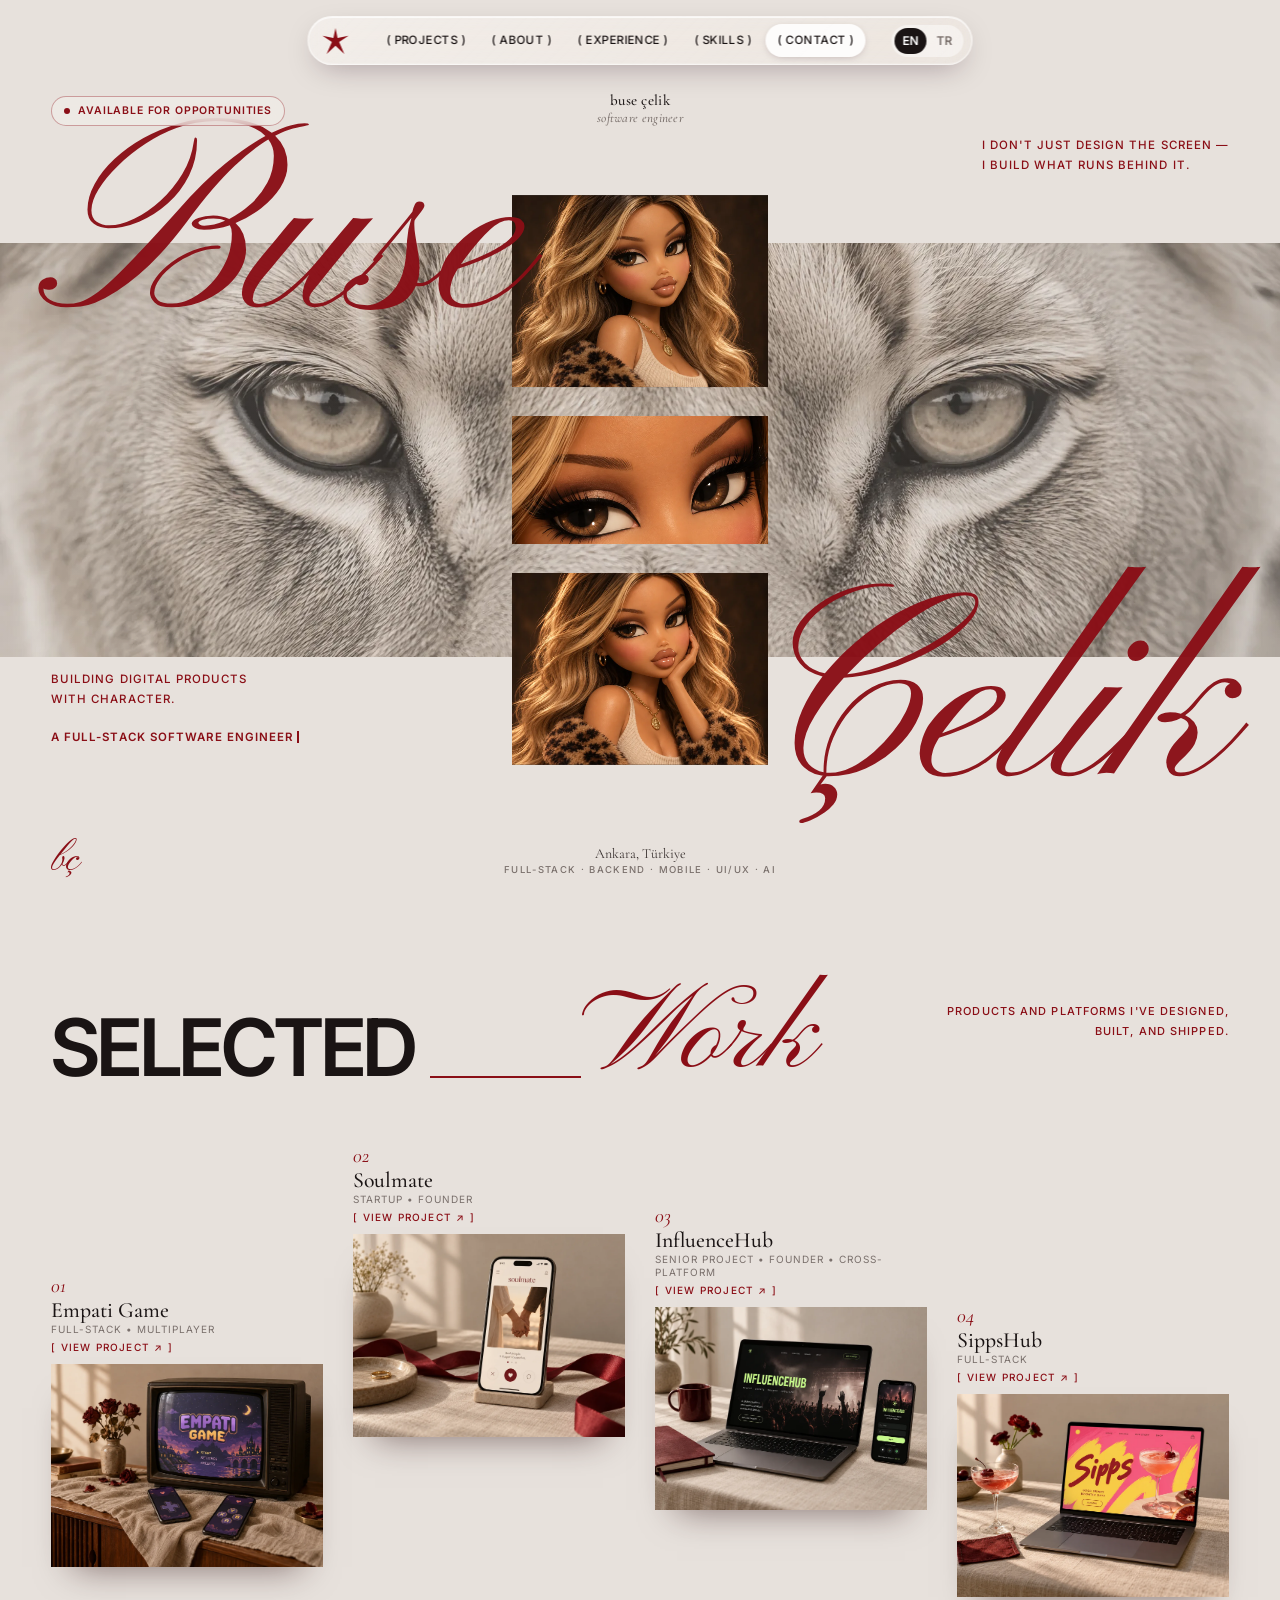
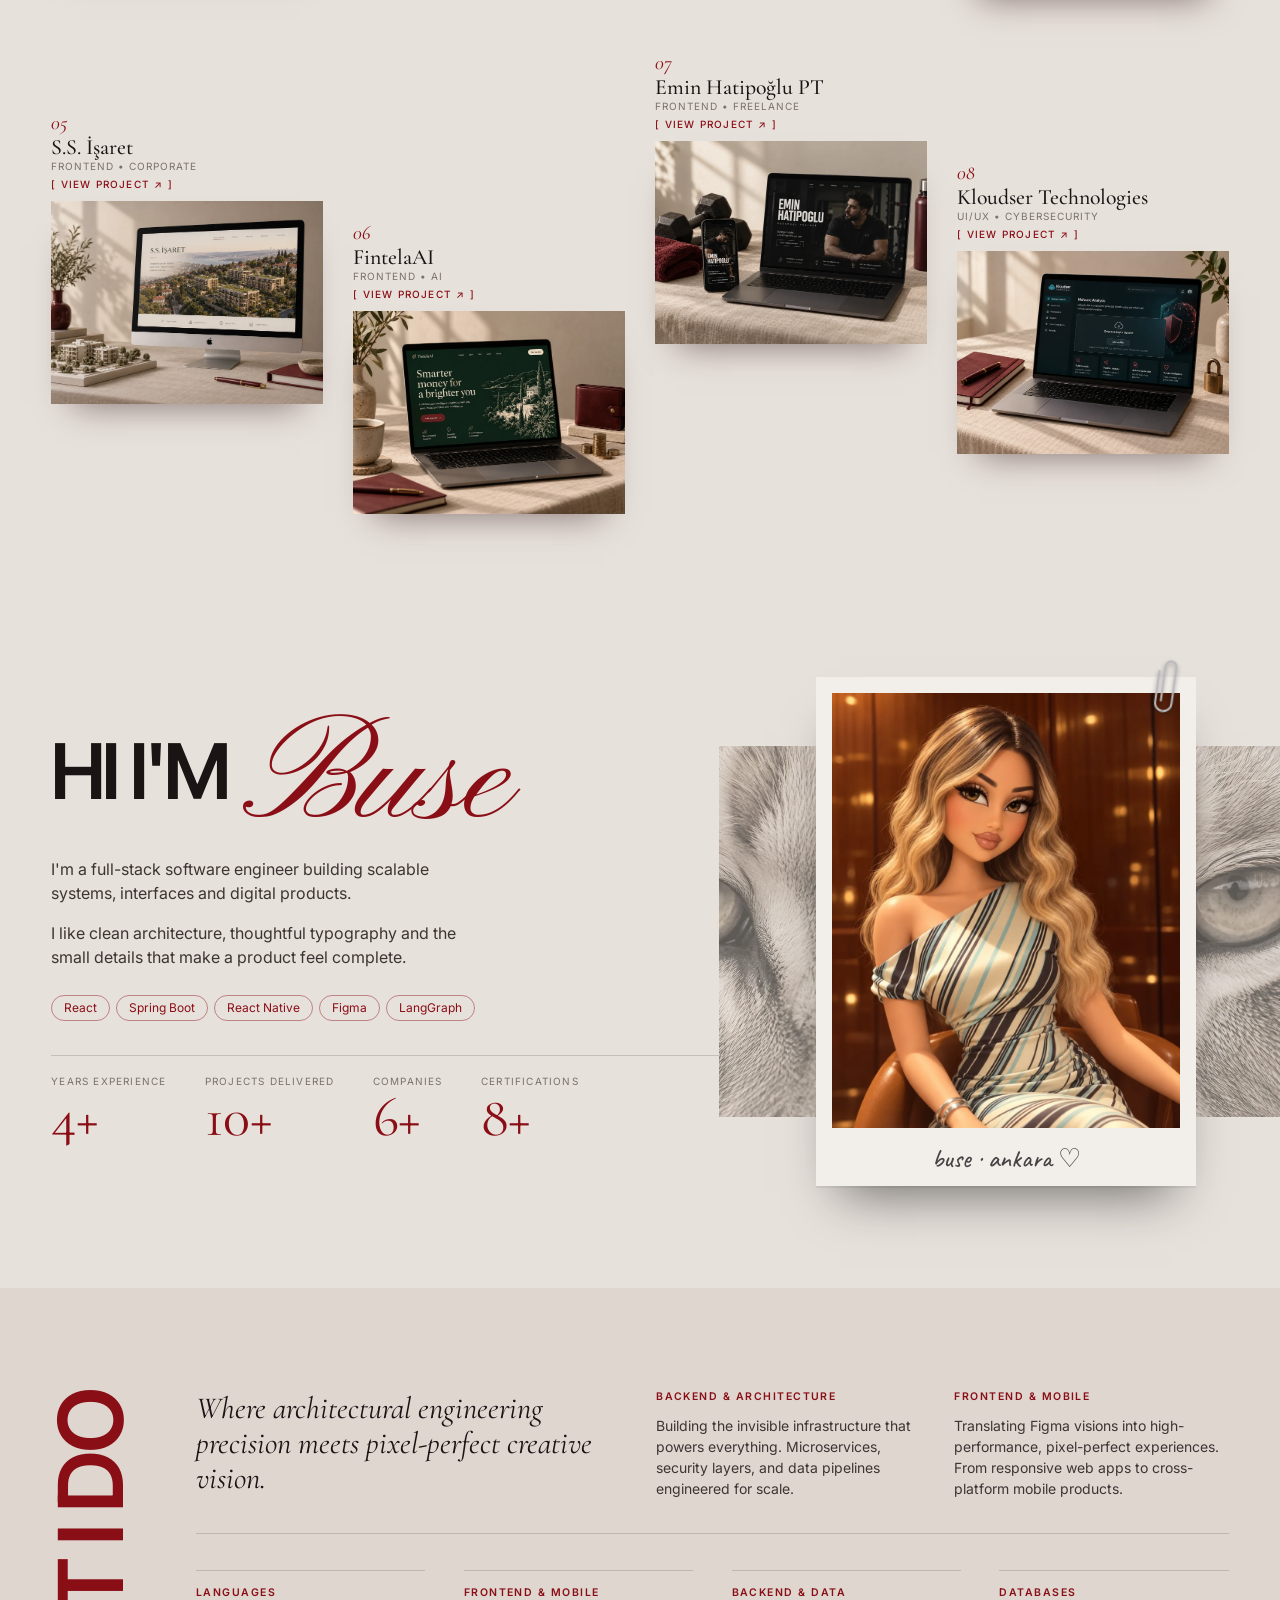
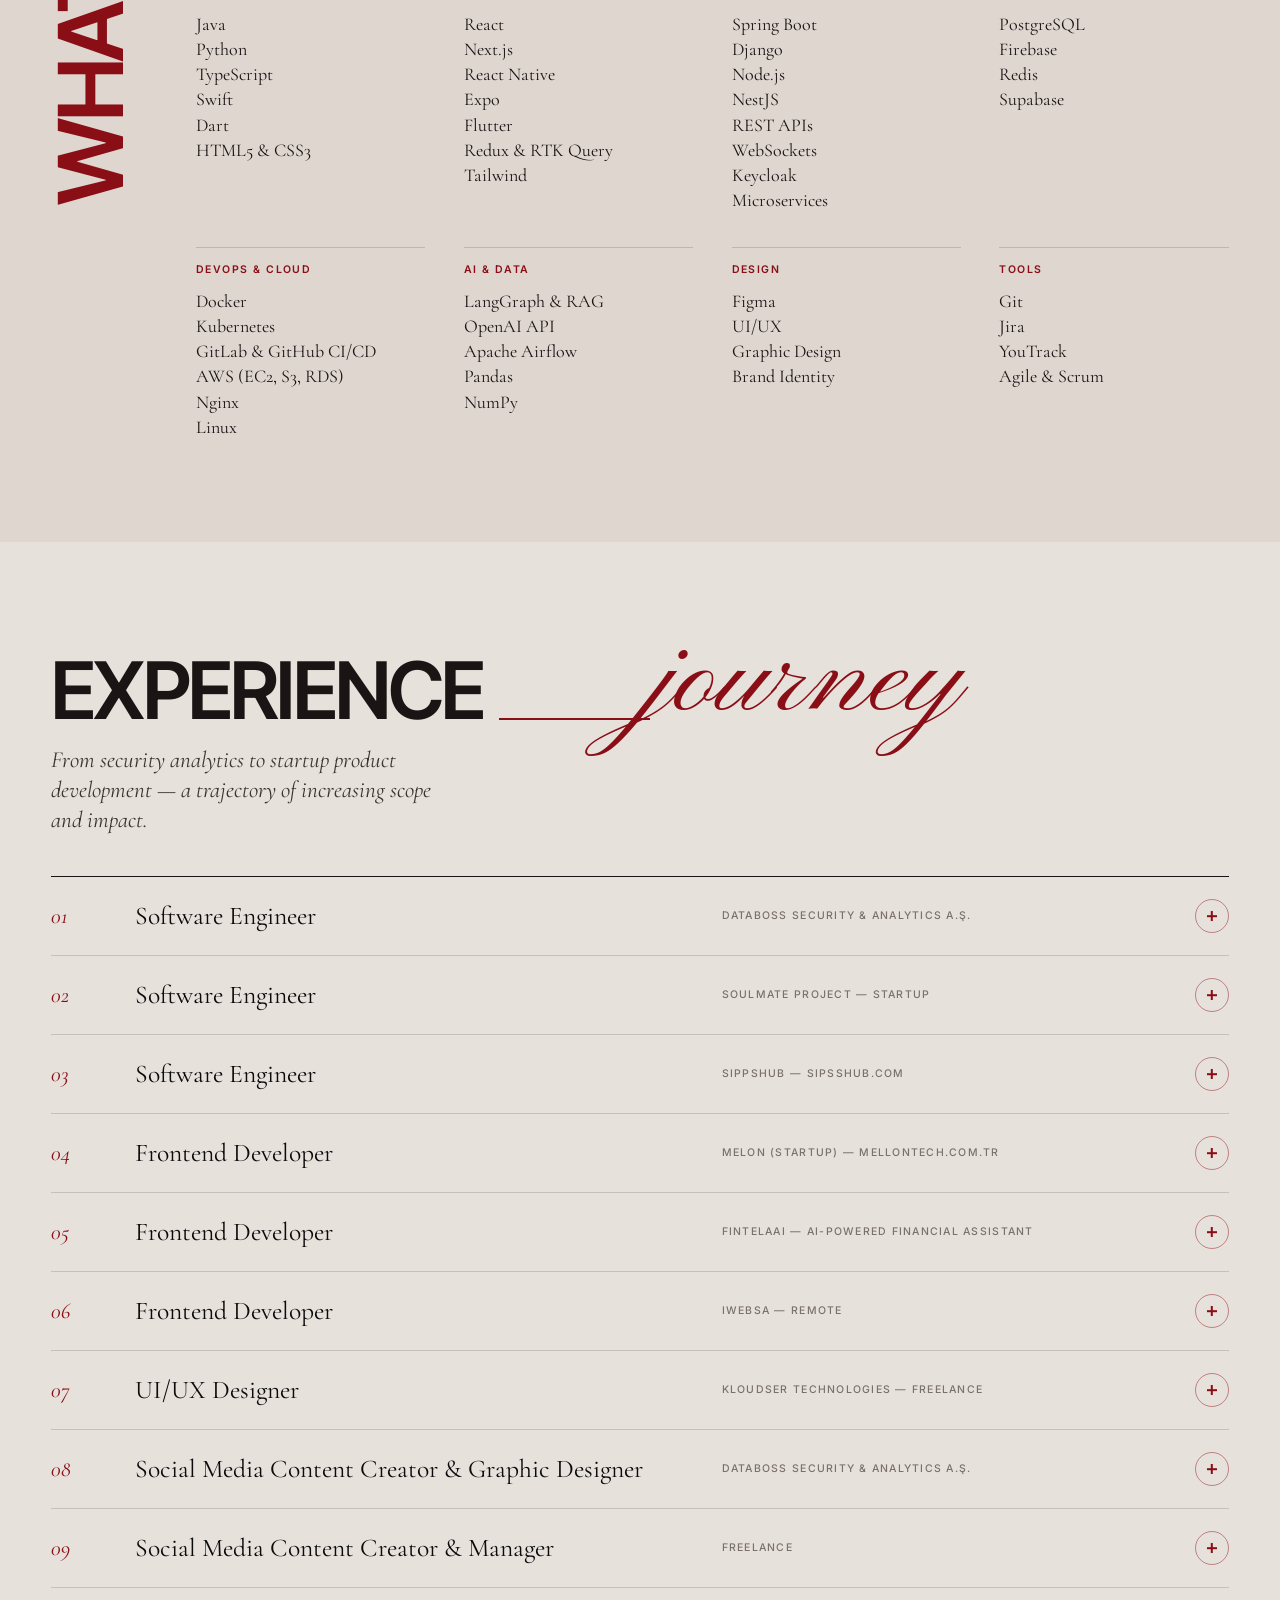
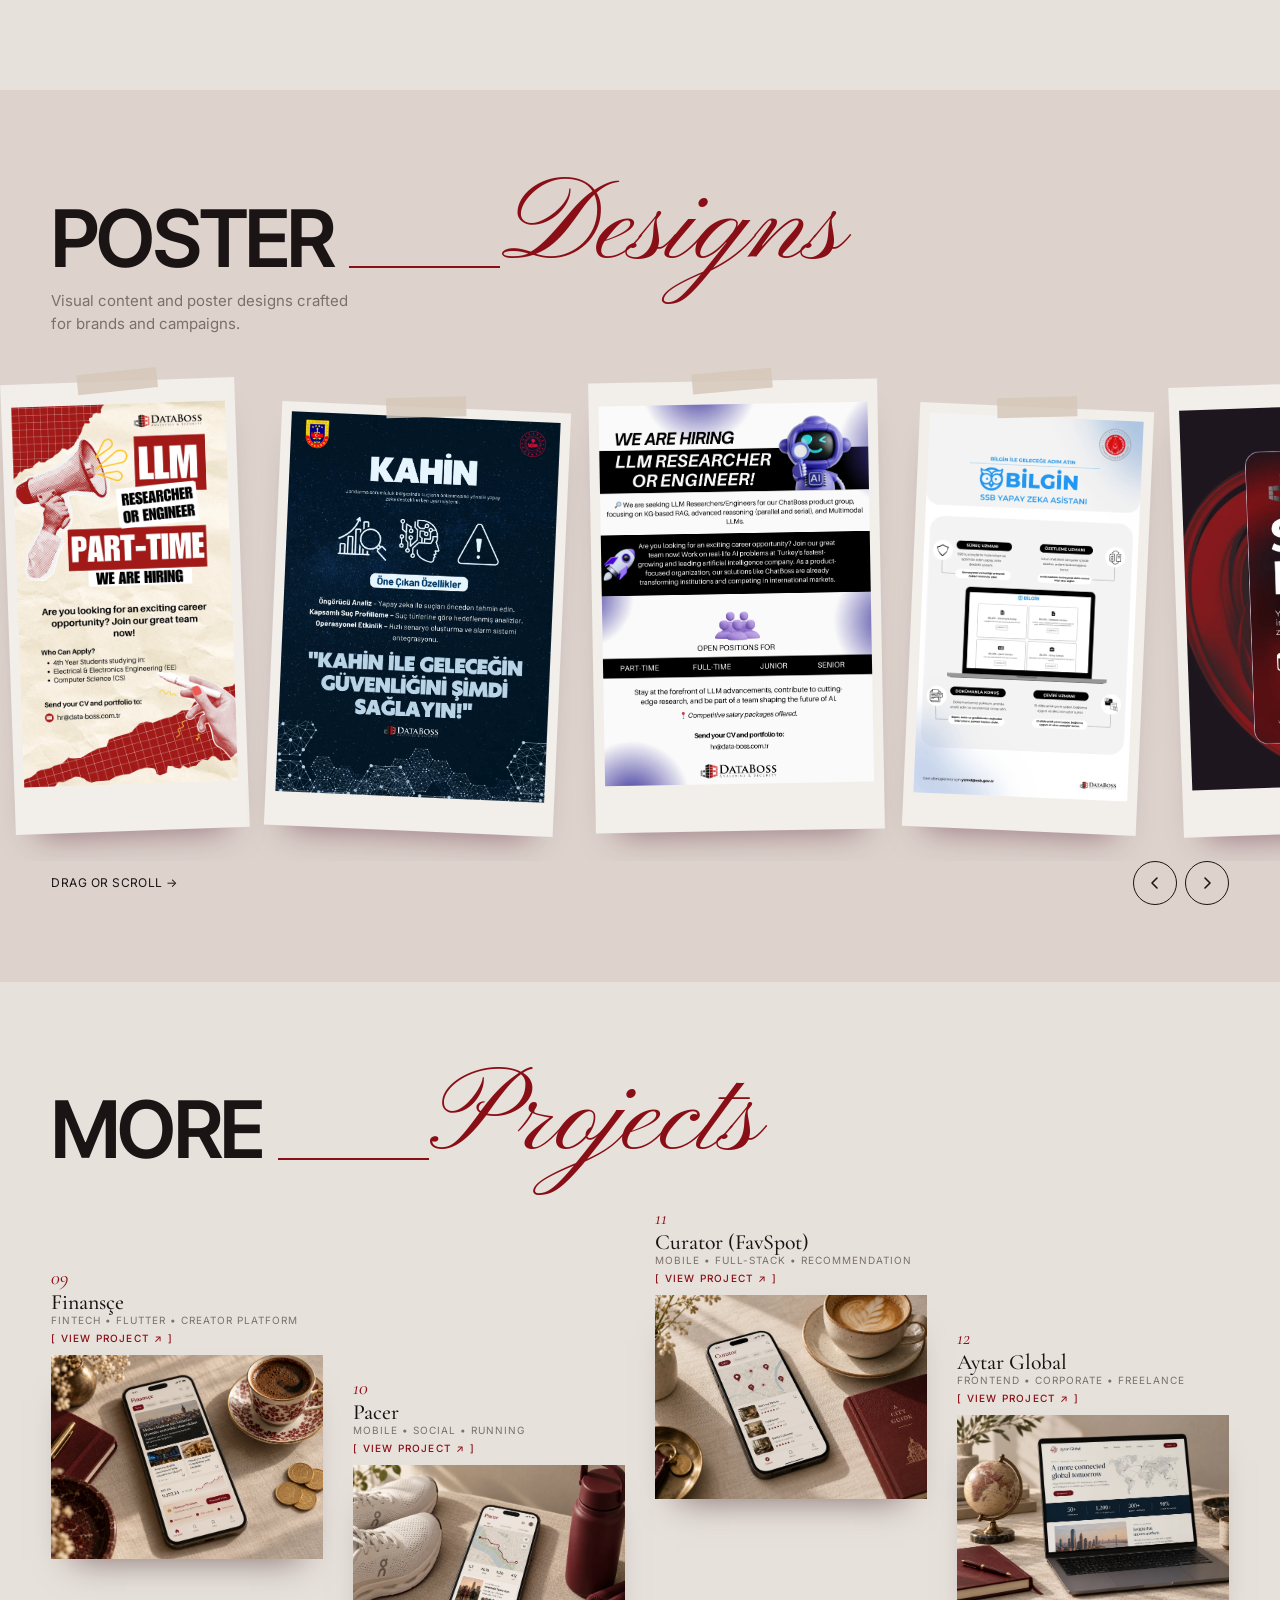
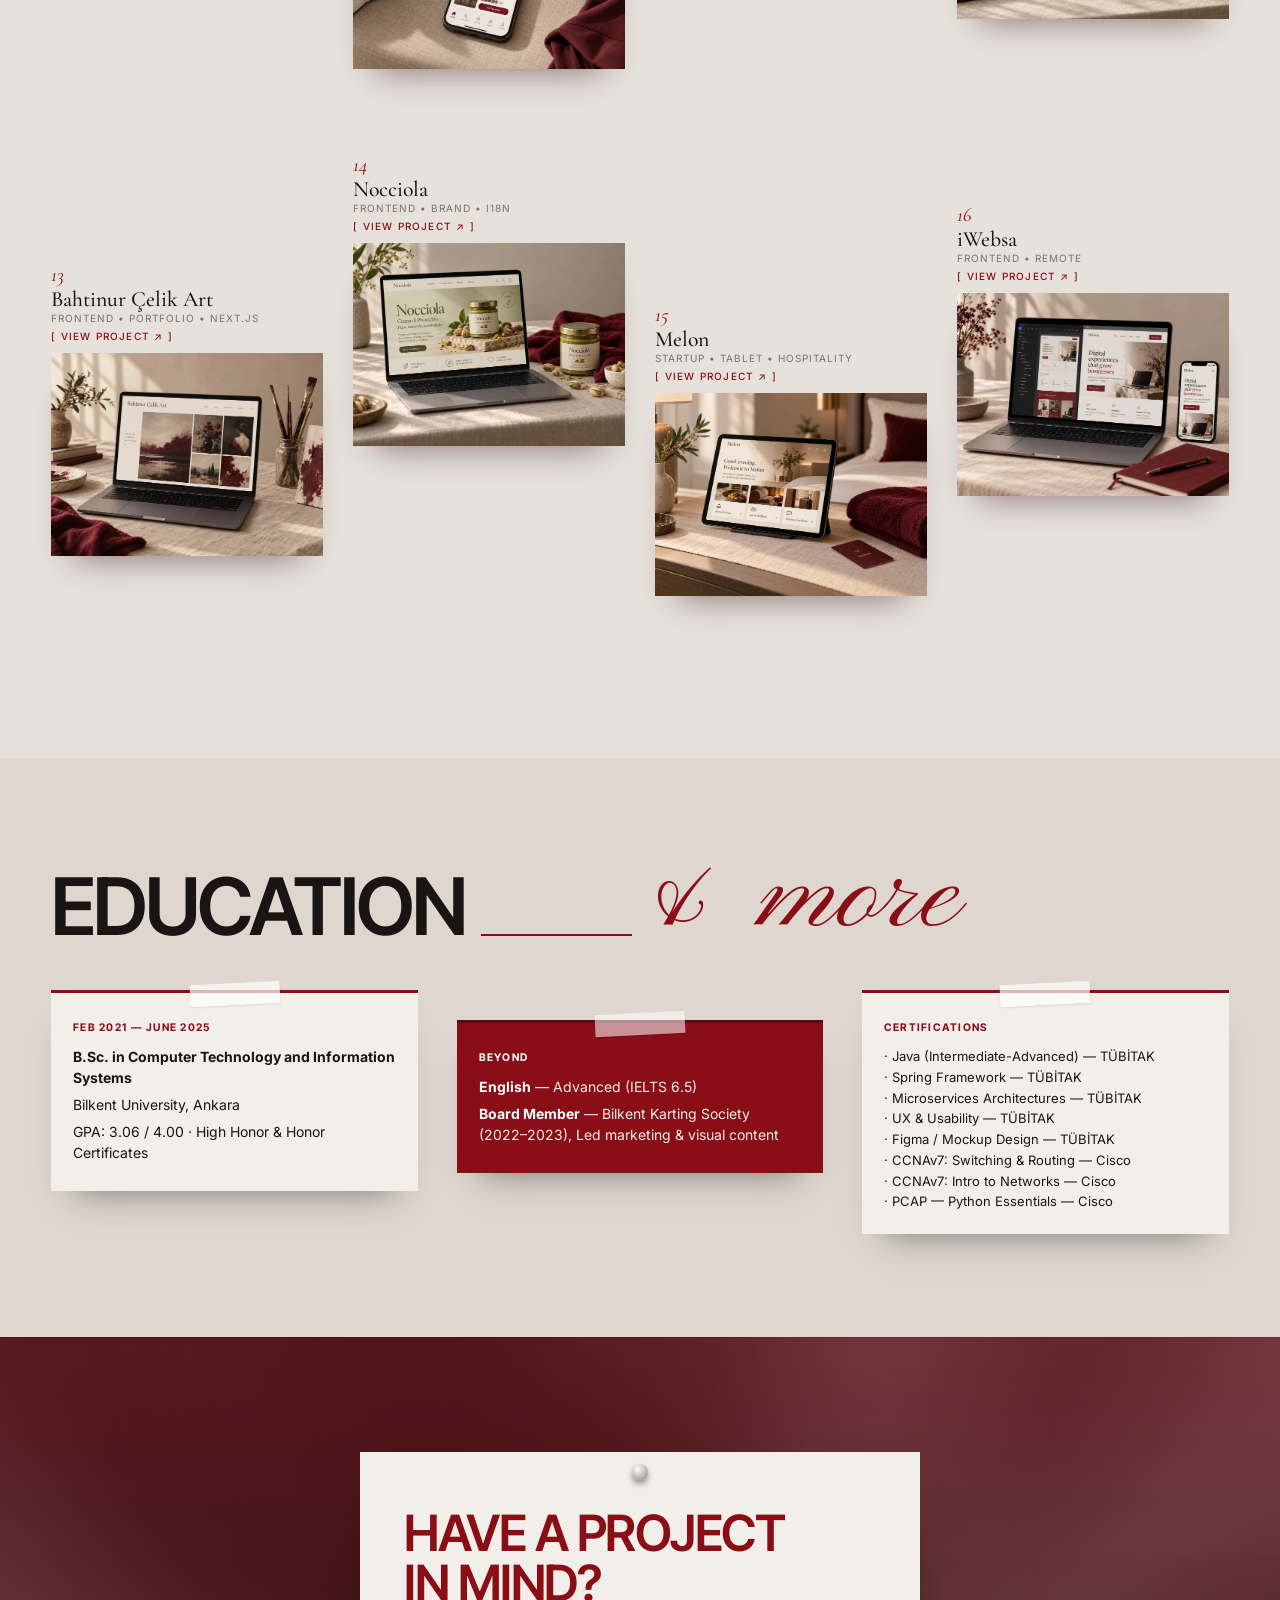
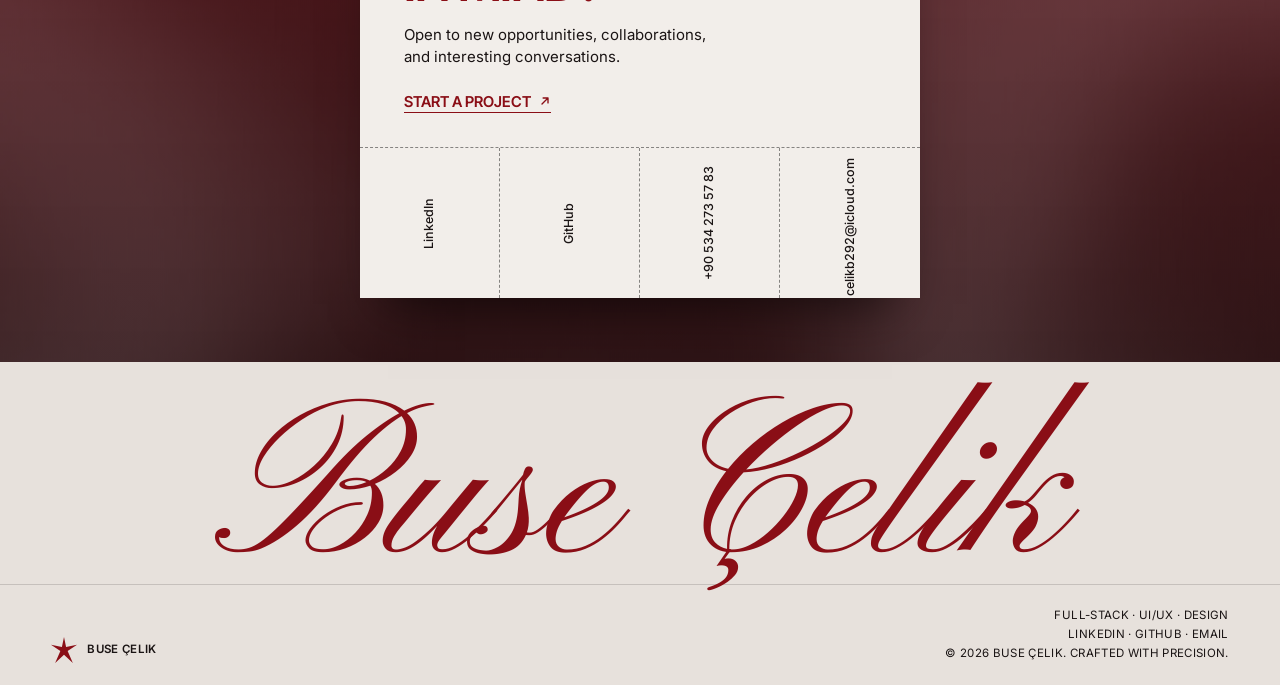
==== commit 082ee2a9: "Turn More Projects into photo cards with project dialogs; serif dialog titles Co-Authored-By: Claude" ====
--- a/index.html
+++ b/index.html
@@ -9,7 +9,7 @@
   <link rel="preconnect" href="https://fonts.googleapis.com" />
   <link rel="preconnect" href="https://fonts.gstatic.com" crossorigin />
   <link href="https://fonts.googleapis.com/css2?family=Inter:wght@400;500;600&family=Inter+Tight:wght@500;600;700&family=Pinyon+Script&family=Caveat:wght@500&family=Cormorant+Garamond:ital,wght@0,400;0,500;1,400&display=swap" rel="stylesheet" />
-  <link rel="stylesheet" href="style.css?v=12" />
+  <link rel="stylesheet" href="style.css?v=13b" />
   <script>document.documentElement.classList.add('js');</script>
 </head>
 <body>
@@ -508,83 +508,183 @@
     <!-- ========== MORE PROJECTS ========== -->
     <section class="more" id="more">
       <h2 class="title reveal"><span data-i18n="more.a">More</span> <span class="title__blank" aria-hidden="true"></span> <span data-i18n="more.b">Projects</span></h2>
-      <div class="index">
-          <article class="index__row reveal">
-            <span class="index__num">(09)</span>
-            <h3 class="index__title">Finansçe</h3>
-            <div class="index__body">
-              <span class="index__badge" data-i18n="proj.finansce.badge">Fintech &bull; Flutter &bull; Creator Platform</span>
+      <div class="pcards pcards--more">
+        <article class="pcard reveal" style="--y:60px">
+          <button type="button" class="pcard__btn" data-open="p8" aria-haspopup="dialog">
+            <span class="pcard__meta">
+              <span class="pcard__num">09</span>
+              <b class="pcard__name">Finansçe</b>
+              <span class="pcard__cat" data-i18n="proj.finansce.badge">Fintech &bull; Flutter &bull; Creator Platform</span>
+              <span class="pcard__view">[ <span data-i18n="work.view">View project</span> &#8599; ]</span>
+            </span>
+            <span class="pcard__media"><img class="pcard__photo" loading="lazy" decoding="async" src="assets/photo/proje-9.webp" alt="Finansçe" width="1448" height="1086" /></span>
+          </button>
+          <div class="pdetail" id="p8" hidden>
+            <div class="pdetail__gallery"><img loading="lazy" decoding="async" src="assets/photo/proje-9.webp" alt="" width="1448" height="1086" /></div>
+            <div class="pdetail__text">
+              <span class="pdetail__num">09</span>
+              <h3 class="pdetail__title">Finansçe</h3>
+              <span class="pdetail__cat" data-i18n="proj.finansce.badge">Fintech &bull; Flutter &bull; Creator Platform</span>
               <p data-i18n="proj.finansce.desc">Subscription-based finance content app built with Flutter and Riverpod in a Melos monorepo following Clean Architecture. Firebase Auth, Firestore, Cloud Functions and Messaging power accounts, content and push. LiveKit voice rooms use server-minted, short-lived tokens enforcing a creator/premium speaker policy; the API runs on Cloudflare Workers.</p>
-              <span class="index__tech">Flutter · Riverpod · Firebase · LiveKit · Cloudflare Workers · Melos</span>
-            </div>
-          </article>
-          <article class="index__row reveal">
-            <span class="index__num">(10)</span>
-            <h3 class="index__title">Pacer</h3>
-            <div class="index__body">
-              <span class="index__badge" data-i18n="proj.pacer.badge">Mobile &bull; Social &bull; Running</span>
+              <ul class="chips"><li>Flutter</li><li>Riverpod</li><li>Firebase</li><li>LiveKit</li><li>Cloudflare Workers</li><li>Melos</li></ul>
+              
+            </div>
+          </div>
+        </article>
+        <article class="pcard reveal" style="--y:170px">
+          <button type="button" class="pcard__btn" data-open="p9" aria-haspopup="dialog">
+            <span class="pcard__meta">
+              <span class="pcard__num">10</span>
+              <b class="pcard__name">Pacer</b>
+              <span class="pcard__cat" data-i18n="proj.pacer.badge">Mobile &bull; Social &bull; Running</span>
+              <span class="pcard__view">[ <span data-i18n="work.view">View project</span> &#8599; ]</span>
+            </span>
+            <span class="pcard__media"><img class="pcard__photo" loading="lazy" decoding="async" src="assets/photo/proje-10.webp" alt="Pacer" width="1448" height="1086" /></span>
+          </button>
+          <div class="pdetail" id="p9" hidden>
+            <div class="pdetail__gallery"><img loading="lazy" decoding="async" src="assets/photo/proje-10.webp" alt="" width="1448" height="1086" /></div>
+            <div class="pdetail__text">
+              <span class="pdetail__num">10</span>
+              <h3 class="pdetail__title">Pacer</h3>
+              <span class="pdetail__cat" data-i18n="proj.pacer.badge">Mobile &bull; Social &bull; Running</span>
               <p data-i18n="proj.pacer.desc">Social app for local running teams built with Expo Router and Supabase. Geo-located events are stored in PostGIS and team data is secured with Row Level Security. Features RSVPs, team chat, check-ins, Strava OAuth via a Supabase Edge Function, and shareable story cards for Instagram and WhatsApp.</p>
-              <span class="index__tech">React Native · Expo Router · Supabase · PostGIS · Edge Functions · Strava API</span>
-            </div>
-          </article>
-          <article class="index__row reveal">
-            <span class="index__num">(11)</span>
-            <h3 class="index__title">Curator (FavSpot)</h3>
-            <div class="index__body">
-              <span class="index__badge" data-i18n="proj.curator.badge">Mobile &bull; Full-Stack &bull; Recommendation</span>
+              <ul class="chips"><li>React Native</li><li>Expo Router</li><li>Supabase</li><li>PostGIS</li><li>Edge Functions</li><li>Strava API</li></ul>
+              
+            </div>
+          </div>
+        </article>
+        <article class="pcard reveal" style="--y:0px">
+          <button type="button" class="pcard__btn" data-open="p10" aria-haspopup="dialog">
+            <span class="pcard__meta">
+              <span class="pcard__num">11</span>
+              <b class="pcard__name">Curator (FavSpot)</b>
+              <span class="pcard__cat" data-i18n="proj.curator.badge">Mobile &bull; Full-Stack &bull; Recommendation</span>
+              <span class="pcard__view">[ <span data-i18n="work.view">View project</span> &#8599; ]</span>
+            </span>
+            <span class="pcard__media"><img class="pcard__photo" loading="lazy" decoding="async" src="assets/photo/proje-11.webp" alt="Curator (FavSpot)" width="1448" height="1086" /></span>
+          </button>
+          <div class="pdetail" id="p10" hidden>
+            <div class="pdetail__gallery"><img loading="lazy" decoding="async" src="assets/photo/proje-11.webp" alt="" width="1448" height="1086" /></div>
+            <div class="pdetail__text">
+              <span class="pdetail__num">11</span>
+              <h3 class="pdetail__title">Curator (FavSpot)</h3>
+              <span class="pdetail__cat" data-i18n="proj.curator.badge">Mobile &bull; Full-Stack &bull; Recommendation</span>
               <p data-i18n="proj.curator.desc">One-tap venue recommender built with React Native and a Node.js/Express backend. Integrates the Google Places API with rating-filtered selection, no-repeat logic and response caching to cut API cost. Visit history is stored locally with deep links into native Maps; marketing site published on Vercel.</p>
-              <span class="index__tech">React Native · Node.js · Express · Google Places API · Caching · Vercel</span>
-            </div>
-          </article>
-          <article class="index__row reveal">
-            <span class="index__num">(12)</span>
-            <h3 class="index__title">Aytar Global</h3>
-            <div class="index__body">
-              <span class="index__badge" data-i18n="proj.aytar.badge">Frontend &bull; Corporate &bull; Freelance</span>
+              <ul class="chips"><li>React Native</li><li>Node.js</li><li>Express</li><li>Google Places API</li><li>Caching</li><li>Vercel</li></ul>
+              
+            </div>
+          </div>
+        </article>
+        <article class="pcard reveal" style="--y:120px">
+          <button type="button" class="pcard__btn" data-open="p11" aria-haspopup="dialog">
+            <span class="pcard__meta">
+              <span class="pcard__num">12</span>
+              <b class="pcard__name">Aytar Global</b>
+              <span class="pcard__cat" data-i18n="proj.aytar.badge">Frontend &bull; Corporate &bull; Freelance</span>
+              <span class="pcard__view">[ <span data-i18n="work.view">View project</span> &#8599; ]</span>
+            </span>
+            <span class="pcard__media"><img class="pcard__photo" loading="lazy" decoding="async" src="assets/photo/proje-12.webp" alt="Aytar Global" width="1448" height="1086" /></span>
+          </button>
+          <div class="pdetail" id="p11" hidden>
+            <div class="pdetail__gallery"><img loading="lazy" decoding="async" src="assets/photo/proje-12.webp" alt="" width="1448" height="1086" /></div>
+            <div class="pdetail__text">
+              <span class="pdetail__num">12</span>
+              <h3 class="pdetail__title">Aytar Global</h3>
+              <span class="pdetail__cat" data-i18n="proj.aytar.badge">Frontend &bull; Corporate &bull; Freelance</span>
               <p data-i18n="proj.aytar.desc">Corporate website built with React and Vite featuring scroll-driven counters, a custom SVG world map and a fully responsive layout.</p>
-              <span class="index__tech">React · Vite · SVG · Responsive Design</span>
-              <a href="https://aytarglobal.com" target="_blank" rel="noopener" class="ulink"><span data-i18n="proj.visit">Visit Site</span><svg width="14" height="14" viewBox="0 0 16 16" fill="none" aria-hidden="true"><path d="M4 12L12 4M12 4H5.5M12 4v6.5" stroke="currentColor" stroke-width="1.6" stroke-linecap="round" stroke-linejoin="round"/></svg></a>
-            </div>
-          </article>
-          <article class="index__row reveal">
-            <span class="index__num">(13)</span>
-            <h3 class="index__title">Bahtinur Çelik Art</h3>
-            <div class="index__body">
-              <span class="index__badge" data-i18n="proj.bahtinur.badge">Frontend &bull; Portfolio &bull; Next.js</span>
+              <ul class="chips"><li>React</li><li>Vite</li><li>SVG</li><li>Responsive Design</li></ul>
+              <a href="https://aytarglobal.com" target="_blank" rel="noopener" class="ulink"><span data-i18n="proj.visit">Visit Site</span> <svg width="12" height="12" viewBox="0 0 16 16" fill="none" aria-hidden="true"><path d="M4 12L12 4M12 4H5.5M12 4v6.5" stroke="currentColor" stroke-width="1.8" stroke-linecap="round" stroke-linejoin="round"/></svg></a>
+            </div>
+          </div>
+        </article>
+        <article class="pcard reveal" style="--y:140px">
+          <button type="button" class="pcard__btn" data-open="p12" aria-haspopup="dialog">
+            <span class="pcard__meta">
+              <span class="pcard__num">13</span>
+              <b class="pcard__name">Bahtinur Çelik Art</b>
+              <span class="pcard__cat" data-i18n="proj.bahtinur.badge">Frontend &bull; Portfolio &bull; Next.js</span>
+              <span class="pcard__view">[ <span data-i18n="work.view">View project</span> &#8599; ]</span>
+            </span>
+            <span class="pcard__media"><img class="pcard__photo" loading="lazy" decoding="async" src="assets/photo/proje-13.webp" alt="Bahtinur Çelik Art" width="1448" height="1086" /></span>
+          </button>
+          <div class="pdetail" id="p12" hidden>
+            <div class="pdetail__gallery"><img loading="lazy" decoding="async" src="assets/photo/proje-13.webp" alt="" width="1448" height="1086" /></div>
+            <div class="pdetail__text">
+              <span class="pdetail__num">13</span>
+              <h3 class="pdetail__title">Bahtinur Çelik Art</h3>
+              <span class="pdetail__cat" data-i18n="proj.bahtinur.badge">Frontend &bull; Portfolio &bull; Next.js</span>
               <p data-i18n="proj.bahtinur.desc">Artist portfolio built with Next.js 16 featuring scroll-linked parallax, an image-first gallery and complete SEO / Open Graph metadata.</p>
-              <span class="index__tech">Next.js 16 · React · SEO · Parallax</span>
-              <a href="https://bahtinurcelik.art" target="_blank" rel="noopener" class="ulink"><span data-i18n="proj.visit">Visit Site</span><svg width="14" height="14" viewBox="0 0 16 16" fill="none" aria-hidden="true"><path d="M4 12L12 4M12 4H5.5M12 4v6.5" stroke="currentColor" stroke-width="1.6" stroke-linecap="round" stroke-linejoin="round"/></svg></a>
-            </div>
-          </article>
-          <article class="index__row reveal">
-            <span class="index__num">(14)</span>
-            <h3 class="index__title">Nocciola</h3>
-            <div class="index__body">
-              <span class="index__badge" data-i18n="proj.nocciola.badge">Frontend &bull; Brand &bull; i18n</span>
+              <ul class="chips"><li>Next.js 16</li><li>React</li><li>SEO</li><li>Parallax</li></ul>
+              <a href="https://bahtinurcelik.art" target="_blank" rel="noopener" class="ulink"><span data-i18n="proj.visit">Visit Site</span> <svg width="12" height="12" viewBox="0 0 16 16" fill="none" aria-hidden="true"><path d="M4 12L12 4M12 4H5.5M12 4v6.5" stroke="currentColor" stroke-width="1.8" stroke-linecap="round" stroke-linejoin="round"/></svg></a>
+            </div>
+          </div>
+        </article>
+        <article class="pcard reveal" style="--y:30px">
+          <button type="button" class="pcard__btn" data-open="p13" aria-haspopup="dialog">
+            <span class="pcard__meta">
+              <span class="pcard__num">14</span>
+              <b class="pcard__name">Nocciola</b>
+              <span class="pcard__cat" data-i18n="proj.nocciola.badge">Frontend &bull; Brand &bull; i18n</span>
+              <span class="pcard__view">[ <span data-i18n="work.view">View project</span> &#8599; ]</span>
+            </span>
+            <span class="pcard__media"><img class="pcard__photo" loading="lazy" decoding="async" src="assets/photo/proje-14.webp" alt="Nocciola" width="1448" height="1086" /></span>
+          </button>
+          <div class="pdetail" id="p13" hidden>
+            <div class="pdetail__gallery"><img loading="lazy" decoding="async" src="assets/photo/proje-14.webp" alt="" width="1448" height="1086" /></div>
+            <div class="pdetail__text">
+              <span class="pdetail__num">14</span>
+              <h3 class="pdetail__title">Nocciola</h3>
+              <span class="pdetail__cat" data-i18n="proj.nocciola.badge">Frontend &bull; Brand &bull; i18n</span>
               <p data-i18n="proj.nocciola.desc">Pistachio-cream brand site built with React featuring EN/TR internationalisation, motion animations and downloadable PDF pitch decks.</p>
-              <span class="index__tech">React · i18n · Motion · PDF</span>
-            </div>
-          </article>
-          <article class="index__row reveal">
-            <span class="index__num">(15)</span>
-            <h3 class="index__title">Melon</h3>
-            <div class="index__body">
-              <span class="index__badge" data-i18n="proj.melon.badge">Startup &bull; Tablet &bull; Hospitality</span>
+              <ul class="chips"><li>React</li><li>i18n</li><li>Motion</li><li>PDF</li></ul>
+              
+            </div>
+          </div>
+        </article>
+        <article class="pcard reveal" style="--y:180px">
+          <button type="button" class="pcard__btn" data-open="p14" aria-haspopup="dialog">
+            <span class="pcard__meta">
+              <span class="pcard__num">15</span>
+              <b class="pcard__name">Melon</b>
+              <span class="pcard__cat" data-i18n="proj.melon.badge">Startup &bull; Tablet &bull; Hospitality</span>
+              <span class="pcard__view">[ <span data-i18n="work.view">View project</span> &#8599; ]</span>
+            </span>
+            <span class="pcard__media"><img class="pcard__photo" loading="lazy" decoding="async" src="assets/photo/proje-15.webp" alt="Melon" width="1448" height="1086" /></span>
+          </button>
+          <div class="pdetail" id="p14" hidden>
+            <div class="pdetail__gallery"><img loading="lazy" decoding="async" src="assets/photo/proje-15.webp" alt="" width="1448" height="1086" /></div>
+            <div class="pdetail__text">
+              <span class="pdetail__num">15</span>
+              <h3 class="pdetail__title">Melon</h3>
+              <span class="pdetail__cat" data-i18n="proj.melon.badge">Startup &bull; Tablet &bull; Hospitality</span>
               <p data-i18n="proj.melon.desc">Tablet application designed for the hospitality industry, built with React Native and Expo Go for hotel in-room guest experiences. Developed high-fidelity UI components with fluid animations and optimized state management using Redux Toolkit and RTK Query. Also built the promotional website using React with TypeScript.</p>
-              <span class="index__tech">React Native · Expo Go · React · TypeScript · Redux Toolkit · RTK Query</span>
-              <a href="https://mellontech.com.tr" target="_blank" rel="noopener" class="ulink"><span data-i18n="proj.visit">Visit Site</span><svg width="14" height="14" viewBox="0 0 16 16" fill="none" aria-hidden="true"><path d="M4 12L12 4M12 4H5.5M12 4v6.5" stroke="currentColor" stroke-width="1.6" stroke-linecap="round" stroke-linejoin="round"/></svg></a>
-            </div>
-          </article>
-          <article class="index__row reveal">
-            <span class="index__num">(16)</span>
-            <h3 class="index__title">iWebsa</h3>
-            <div class="index__body">
-              <span class="index__badge" data-i18n="proj.iwebsa.badge">Frontend &bull; Remote</span>
+              <ul class="chips"><li>React Native</li><li>Expo Go</li><li>React</li><li>TypeScript</li><li>Redux Toolkit</li><li>RTK Query</li></ul>
+              <a href="https://mellontech.com.tr" target="_blank" rel="noopener" class="ulink"><span data-i18n="proj.visit">Visit Site</span> <svg width="12" height="12" viewBox="0 0 16 16" fill="none" aria-hidden="true"><path d="M4 12L12 4M12 4H5.5M12 4v6.5" stroke="currentColor" stroke-width="1.8" stroke-linecap="round" stroke-linejoin="round"/></svg></a>
+            </div>
+          </div>
+        </article>
+        <article class="pcard reveal" style="--y:80px">
+          <button type="button" class="pcard__btn" data-open="p15" aria-haspopup="dialog">
+            <span class="pcard__meta">
+              <span class="pcard__num">16</span>
+              <b class="pcard__name">iWebsa</b>
+              <span class="pcard__cat" data-i18n="proj.iwebsa.badge">Frontend &bull; Remote</span>
+              <span class="pcard__view">[ <span data-i18n="work.view">View project</span> &#8599; ]</span>
+            </span>
+            <span class="pcard__media"><img class="pcard__photo" loading="lazy" decoding="async" src="assets/photo/proje-16.webp" alt="iWebsa" width="1448" height="1086" /></span>
+          </button>
+          <div class="pdetail" id="p15" hidden>
+            <div class="pdetail__gallery"><img loading="lazy" decoding="async" src="assets/photo/proje-16.webp" alt="" width="1448" height="1086" /></div>
+            <div class="pdetail__text">
+              <span class="pdetail__num">16</span>
+              <h3 class="pdetail__title">iWebsa</h3>
+              <span class="pdetail__cat" data-i18n="proj.iwebsa.badge">Frontend &bull; Remote</span>
               <p data-i18n="proj.iwebsa.desc">Converted Figma designs into responsive, pixel-perfect frontend components. Ensured cross-browser compatibility and implemented mobile-first responsive layouts with clean, semantic code architecture.</p>
-              <span class="index__tech">React · Figma · Responsive Design · CSS3 · Mobile-First</span>
-            </div>
-          </article>
-      </div>
+              <ul class="chips"><li>React</li><li>Figma</li><li>Responsive Design</li><li>CSS3</li><li>Mobile-First</li></ul>
+              
+            </div>
+          </div>
+        </article></div>
     </section>
 
     <!-- ========== EDUCATION ========== -->
@@ -657,7 +757,7 @@
     <img alt="Poster preview" id="lightboxImg" />
   </div>
 
-  <script src="i18n.js?v=12"></script>
-  <script src="script.js?v=12"></script>
+  <script src="i18n.js?v=13b"></script>
+  <script src="script.js?v=13b"></script>
 </body>
 </html>
--- a/style.css
+++ b/style.css
@@ -688,3 +688,6 @@
 /* ============ PROJECT PHOTOS ============ */
 .pcard__photo { display: block; width: 100%; aspect-ratio: 4 / 3; object-fit: cover; box-shadow: 0 22px 34px -22px rgba(40, 10, 10, .55); }
 .pcard__btn:hover .pcard__photo { filter: saturate(1.08); }
+.pdetail__num { font: italic 400 16px/1 var(--f-serif); color: var(--red); }
+.pdetail__title { font: 500 clamp(30px, 3.4vw, 46px)/1.02 var(--f-serif); text-transform: none; letter-spacing: 0; }
+.pdetail__cat { background: transparent; color: var(--red); padding: 0; text-transform: uppercase; letter-spacing: .1em; font-size: 10.5px; }
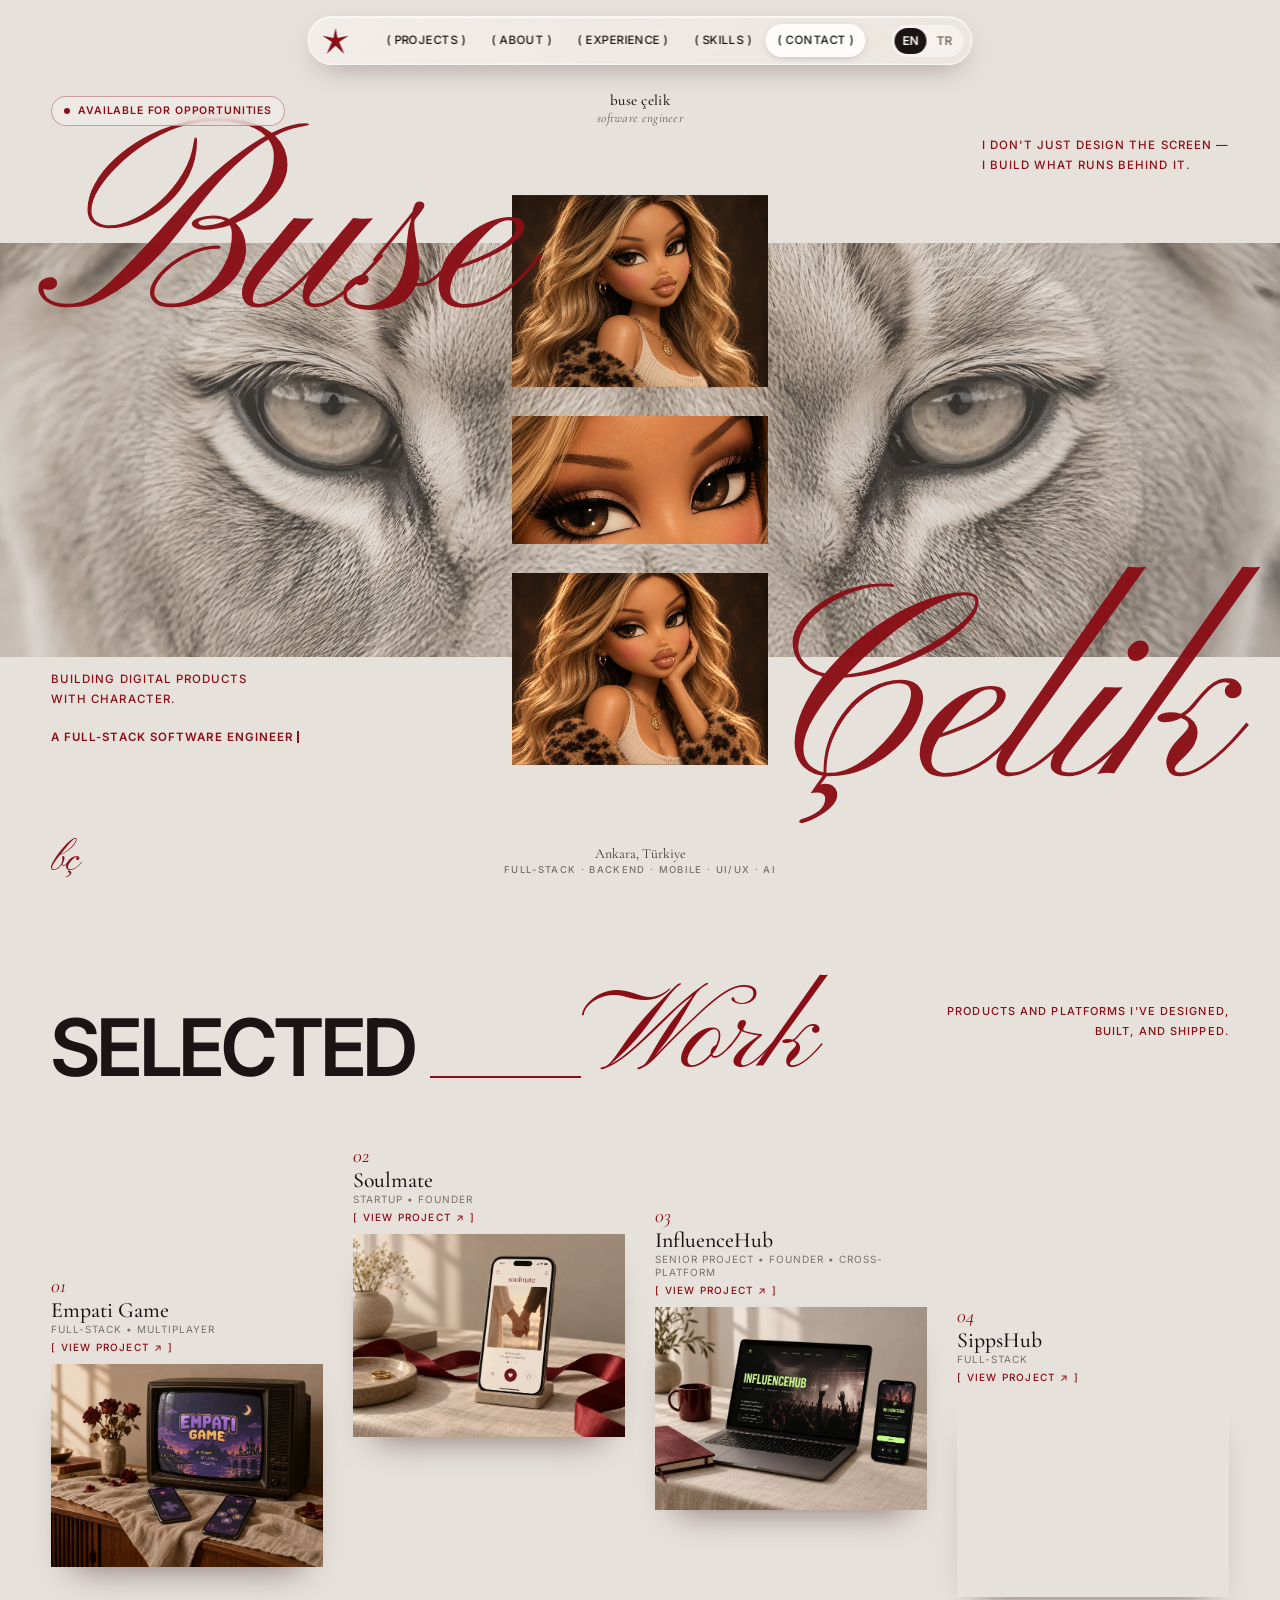
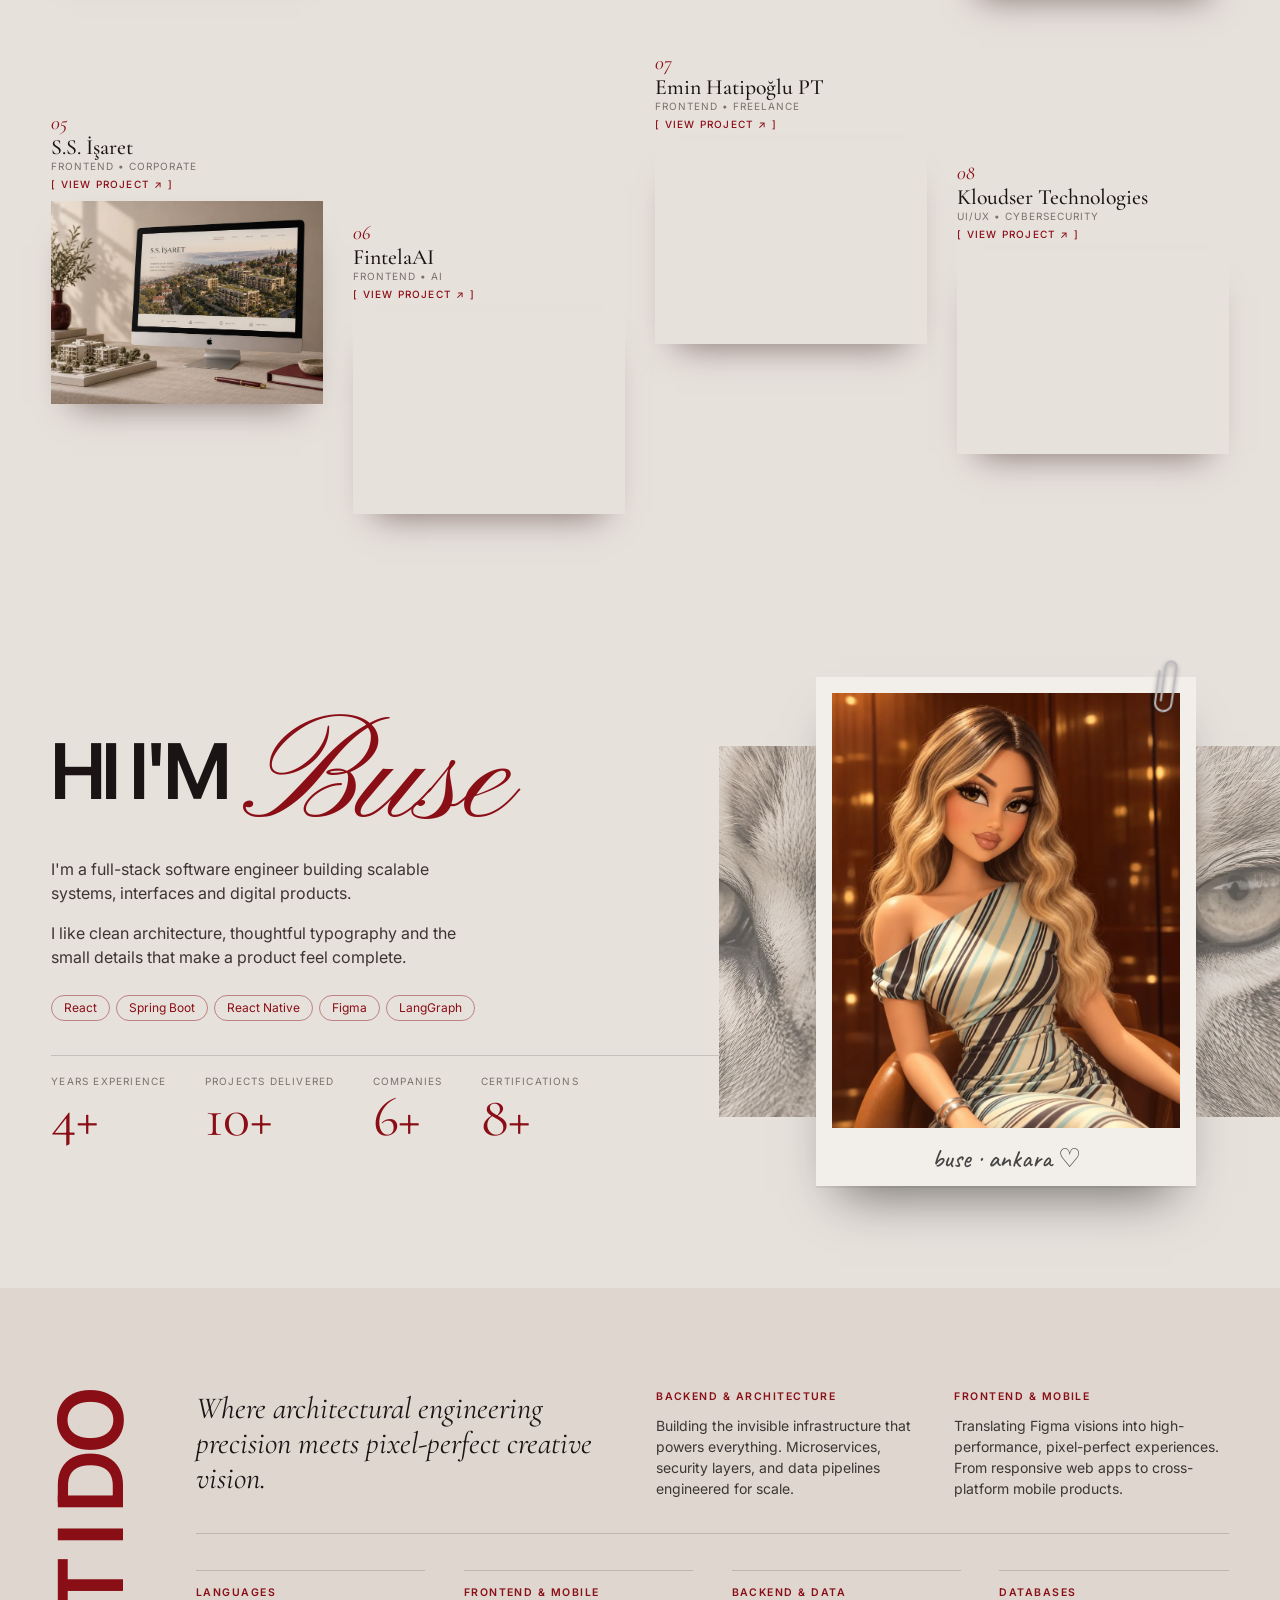
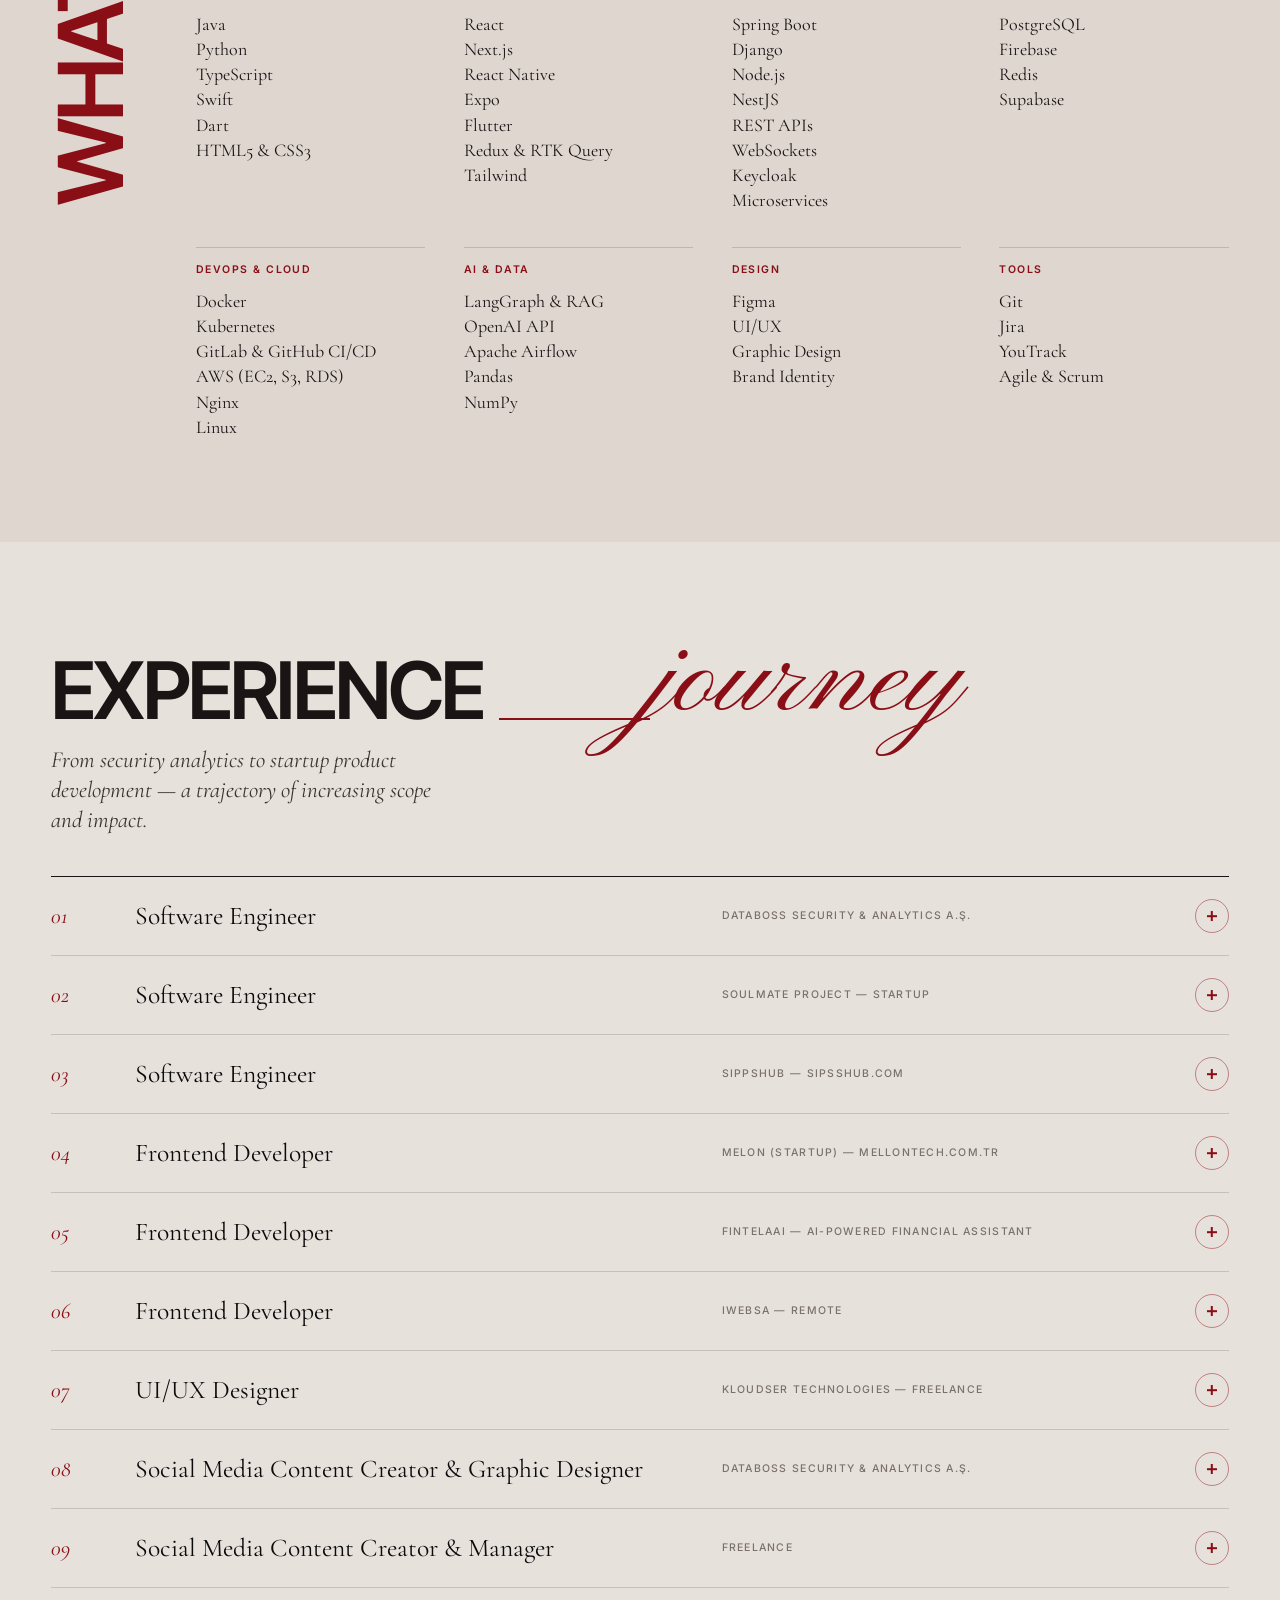
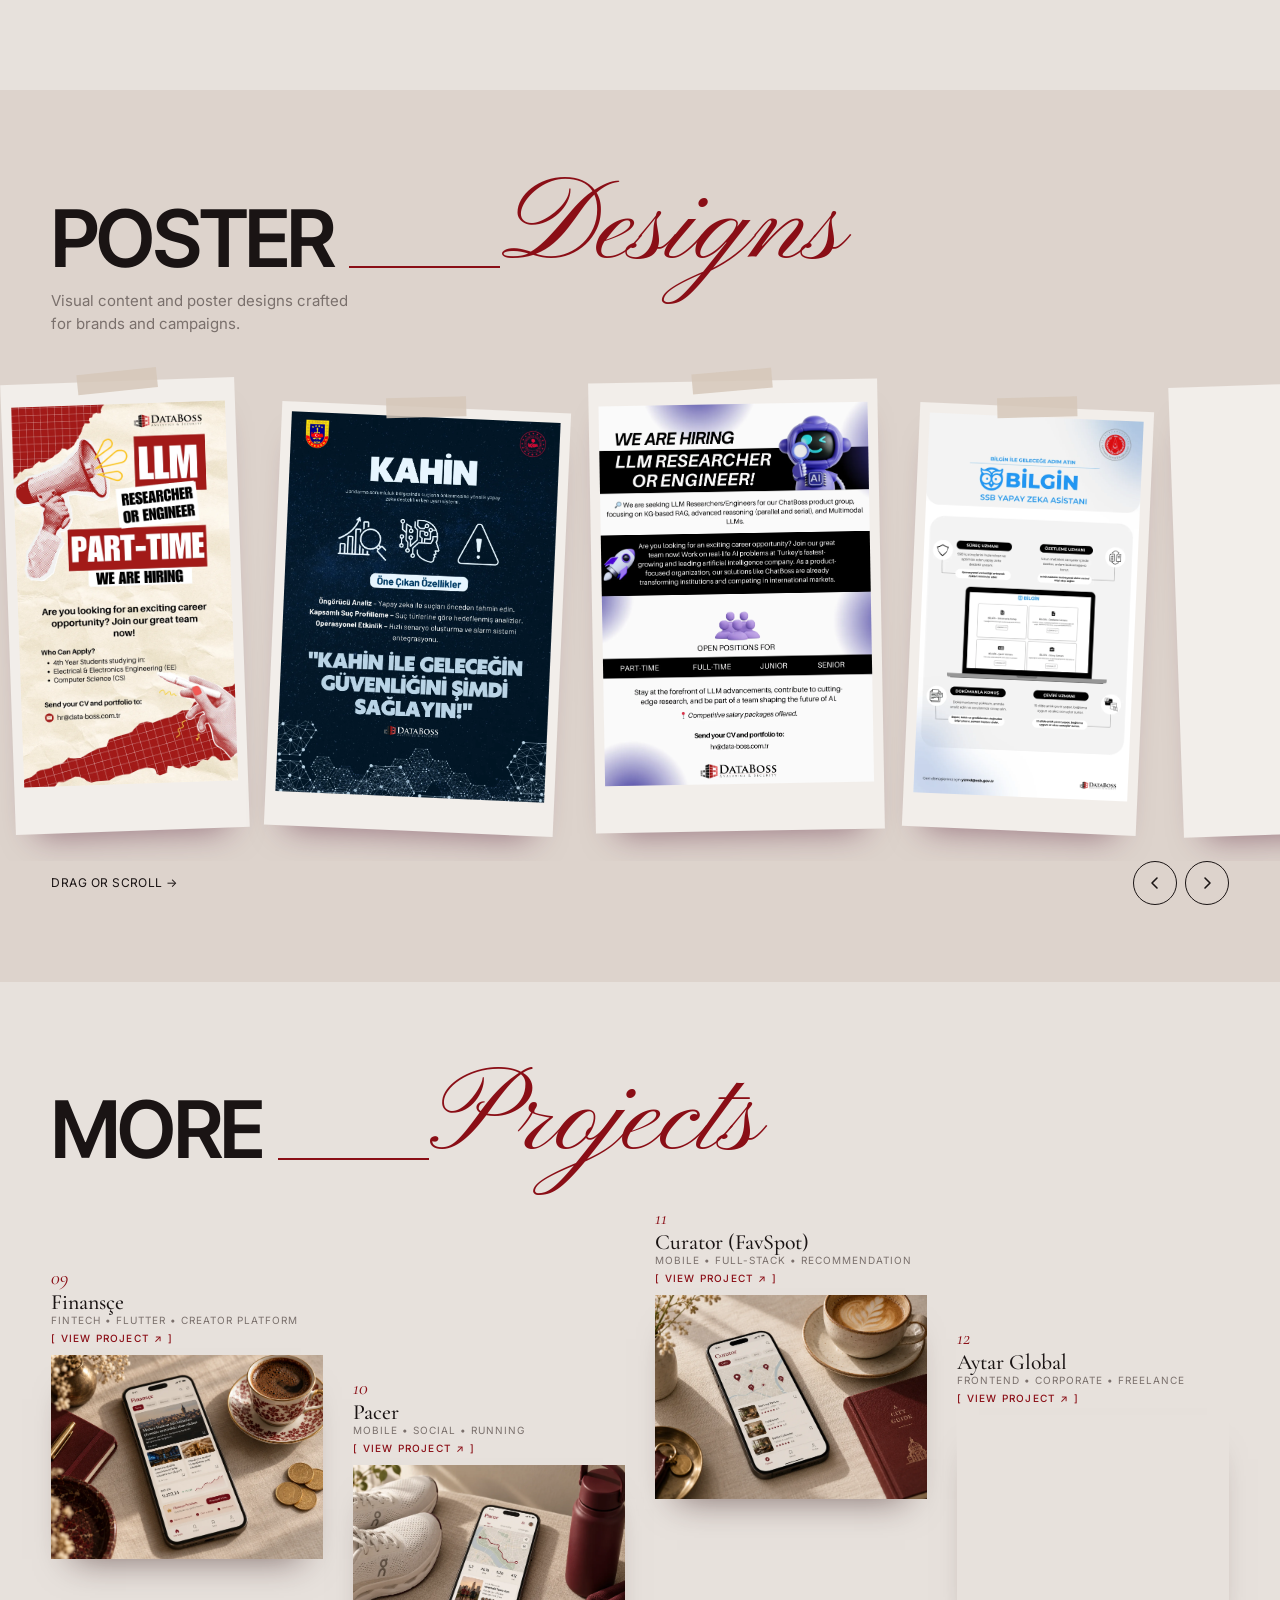
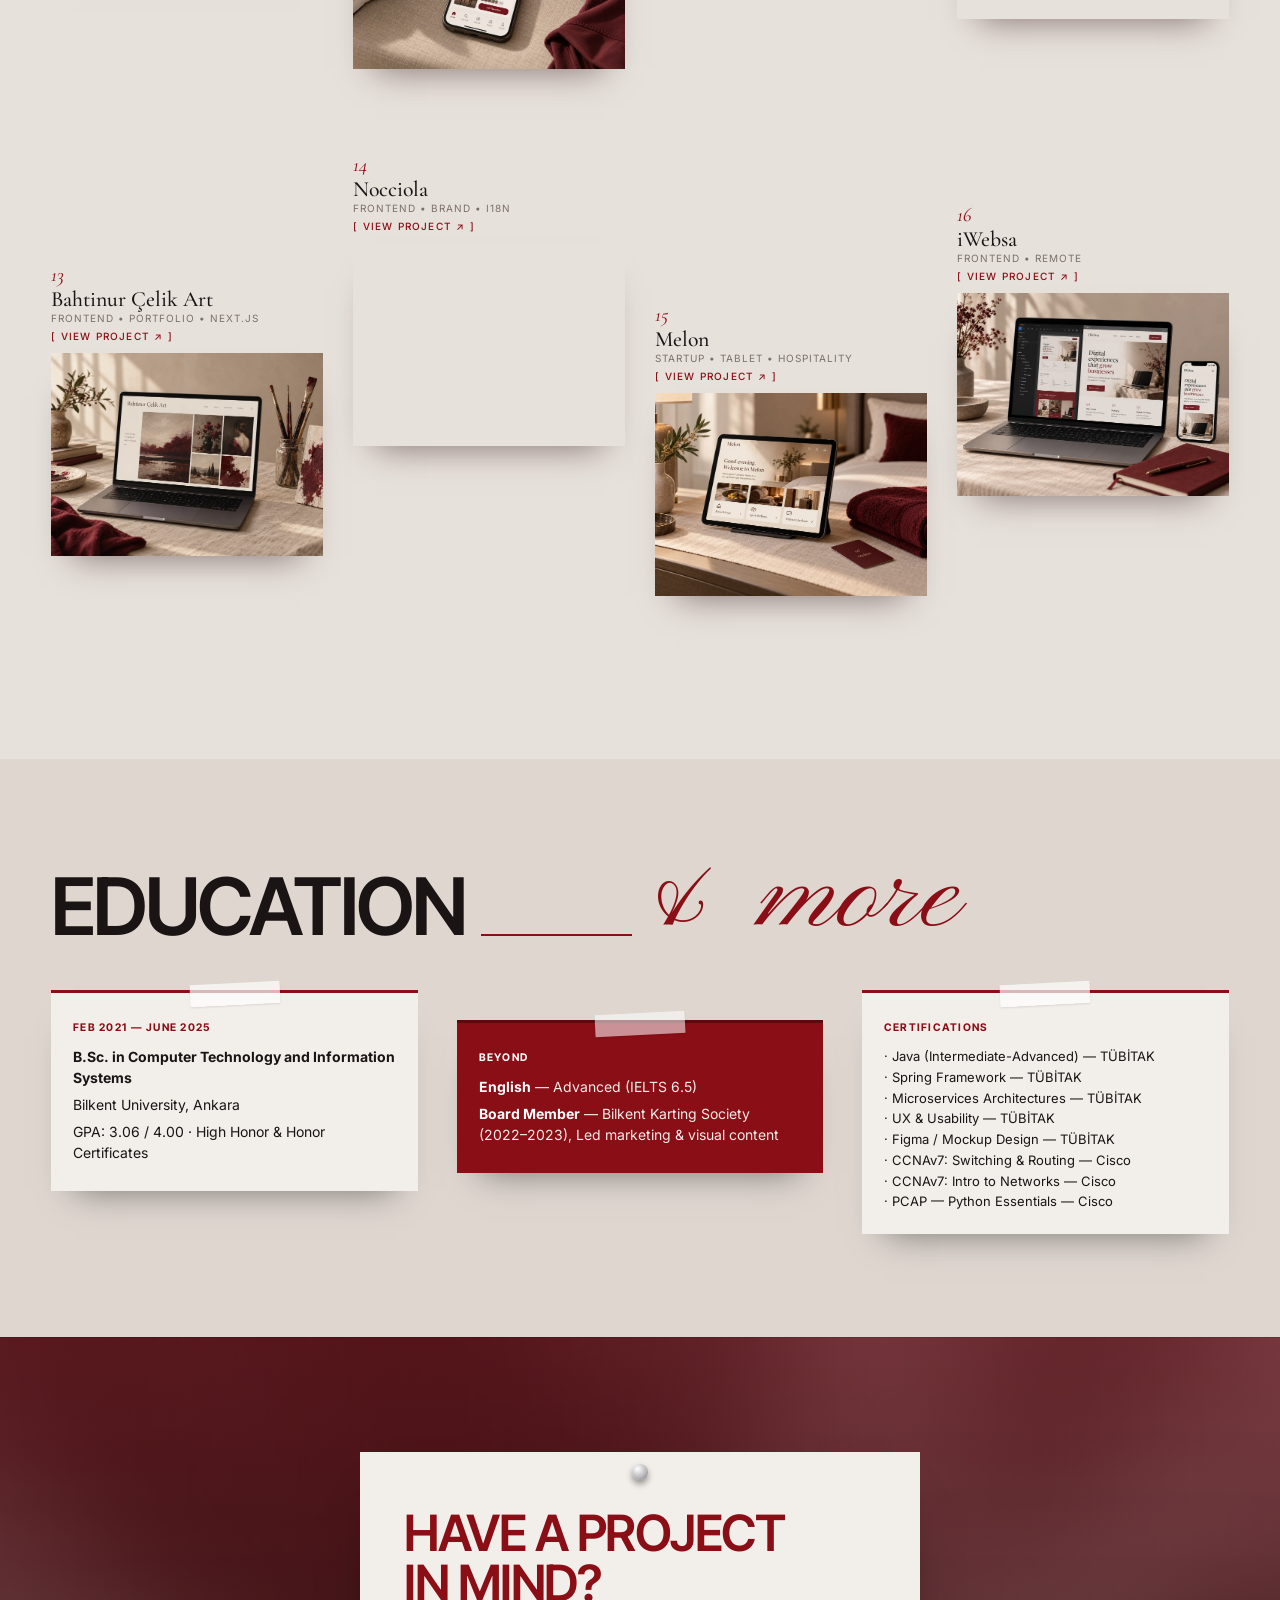
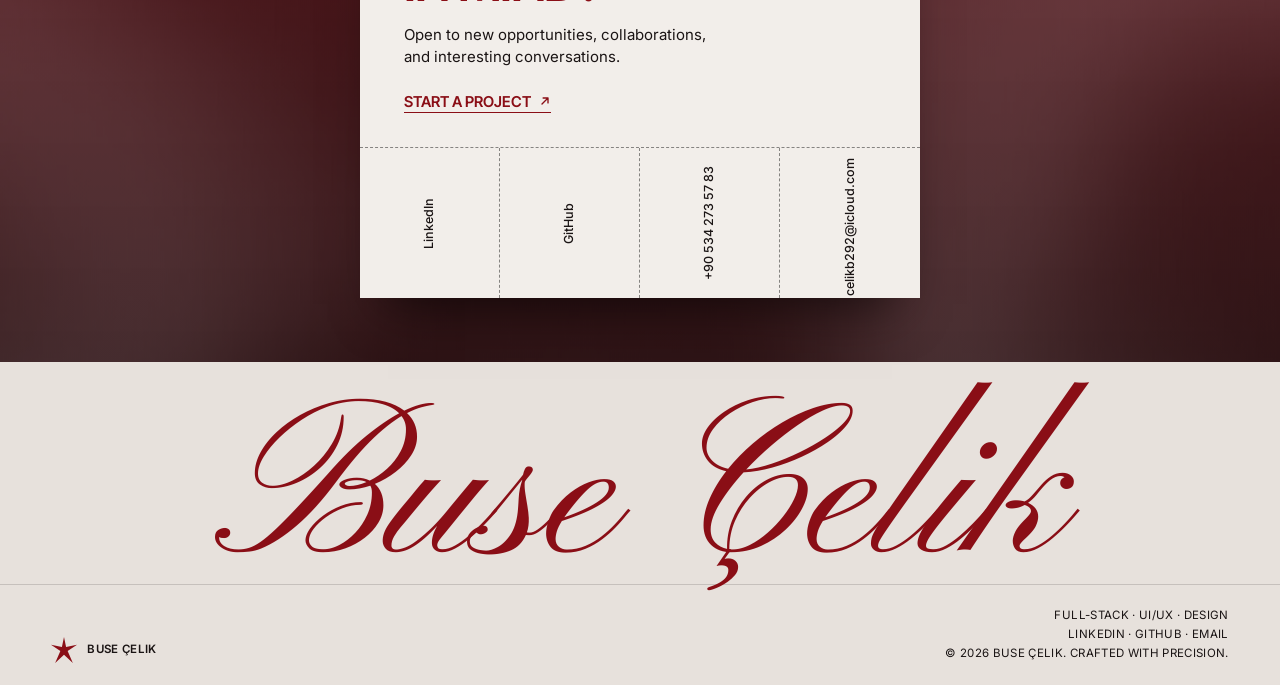
==== commit 2e543c12: "Add burgundy star favicon and Apple touch icon Co-Authored-By: Claude Opus 5.5 <noreply@anthropic.co" ====
--- a/index.html
+++ b/index.html
@@ -6,6 +6,10 @@
   <title>Buse &Ccedil;elik &mdash; Software Engineer</title>
   <meta name="description" content="Full-Stack Software Engineer specializing in scalable systems, AI integration, and premium user experiences." />
   <meta name="theme-color" content="#e7e1dc" />
+  <link rel="icon" href="favicon.svg" type="image/svg+xml" />
+  <link rel="icon" href="favicon-32.png" type="image/png" sizes="32x32" />
+  <link rel="icon" href="favicon.ico" sizes="any" />
+  <link rel="apple-touch-icon" href="apple-touch-icon.png" />
   <link rel="preconnect" href="https://fonts.googleapis.com" />
   <link rel="preconnect" href="https://fonts.gstatic.com" crossorigin />
   <link href="https://fonts.googleapis.com/css2?family=Inter:wght@400;500;600&family=Inter+Tight:wght@500;600;700&family=Pinyon+Script&family=Caveat:wght@500&family=Cormorant+Garamond:ital,wght@0,400;0,500;1,400&display=swap" rel="stylesheet" />
